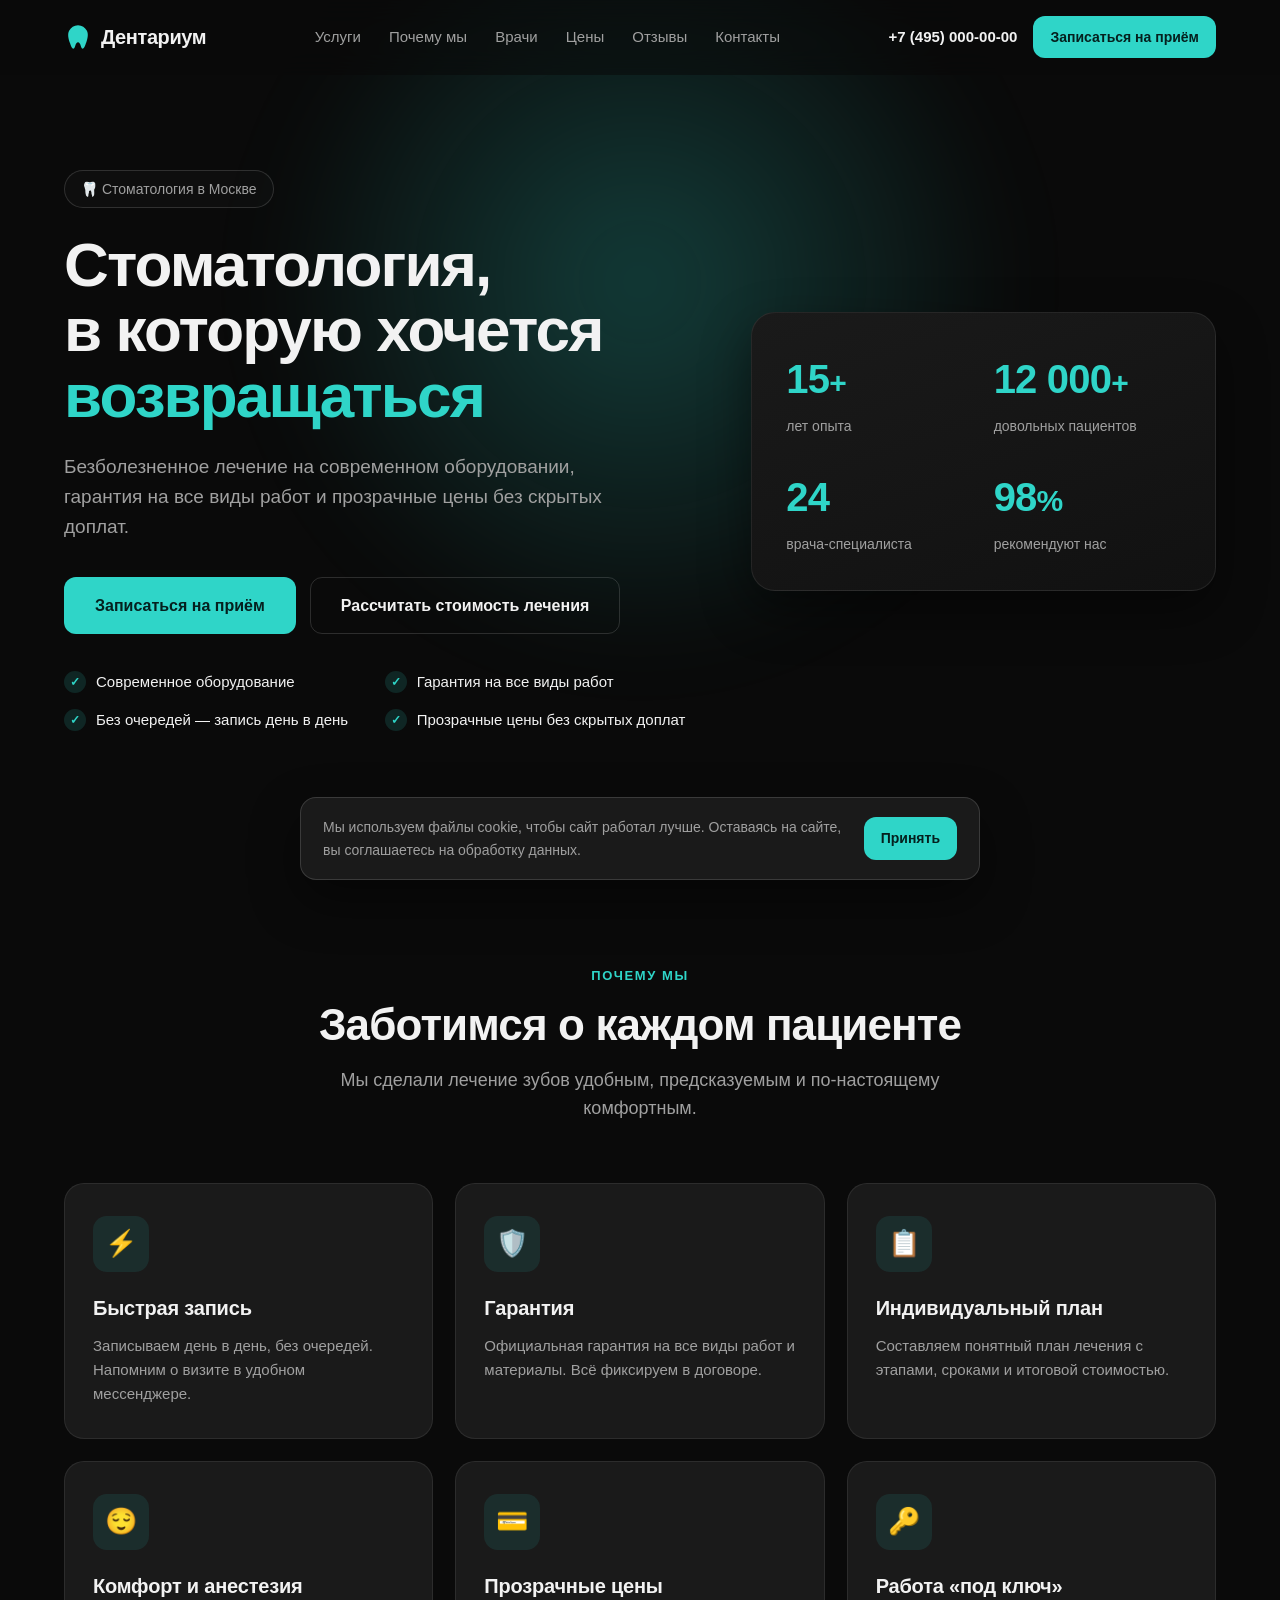
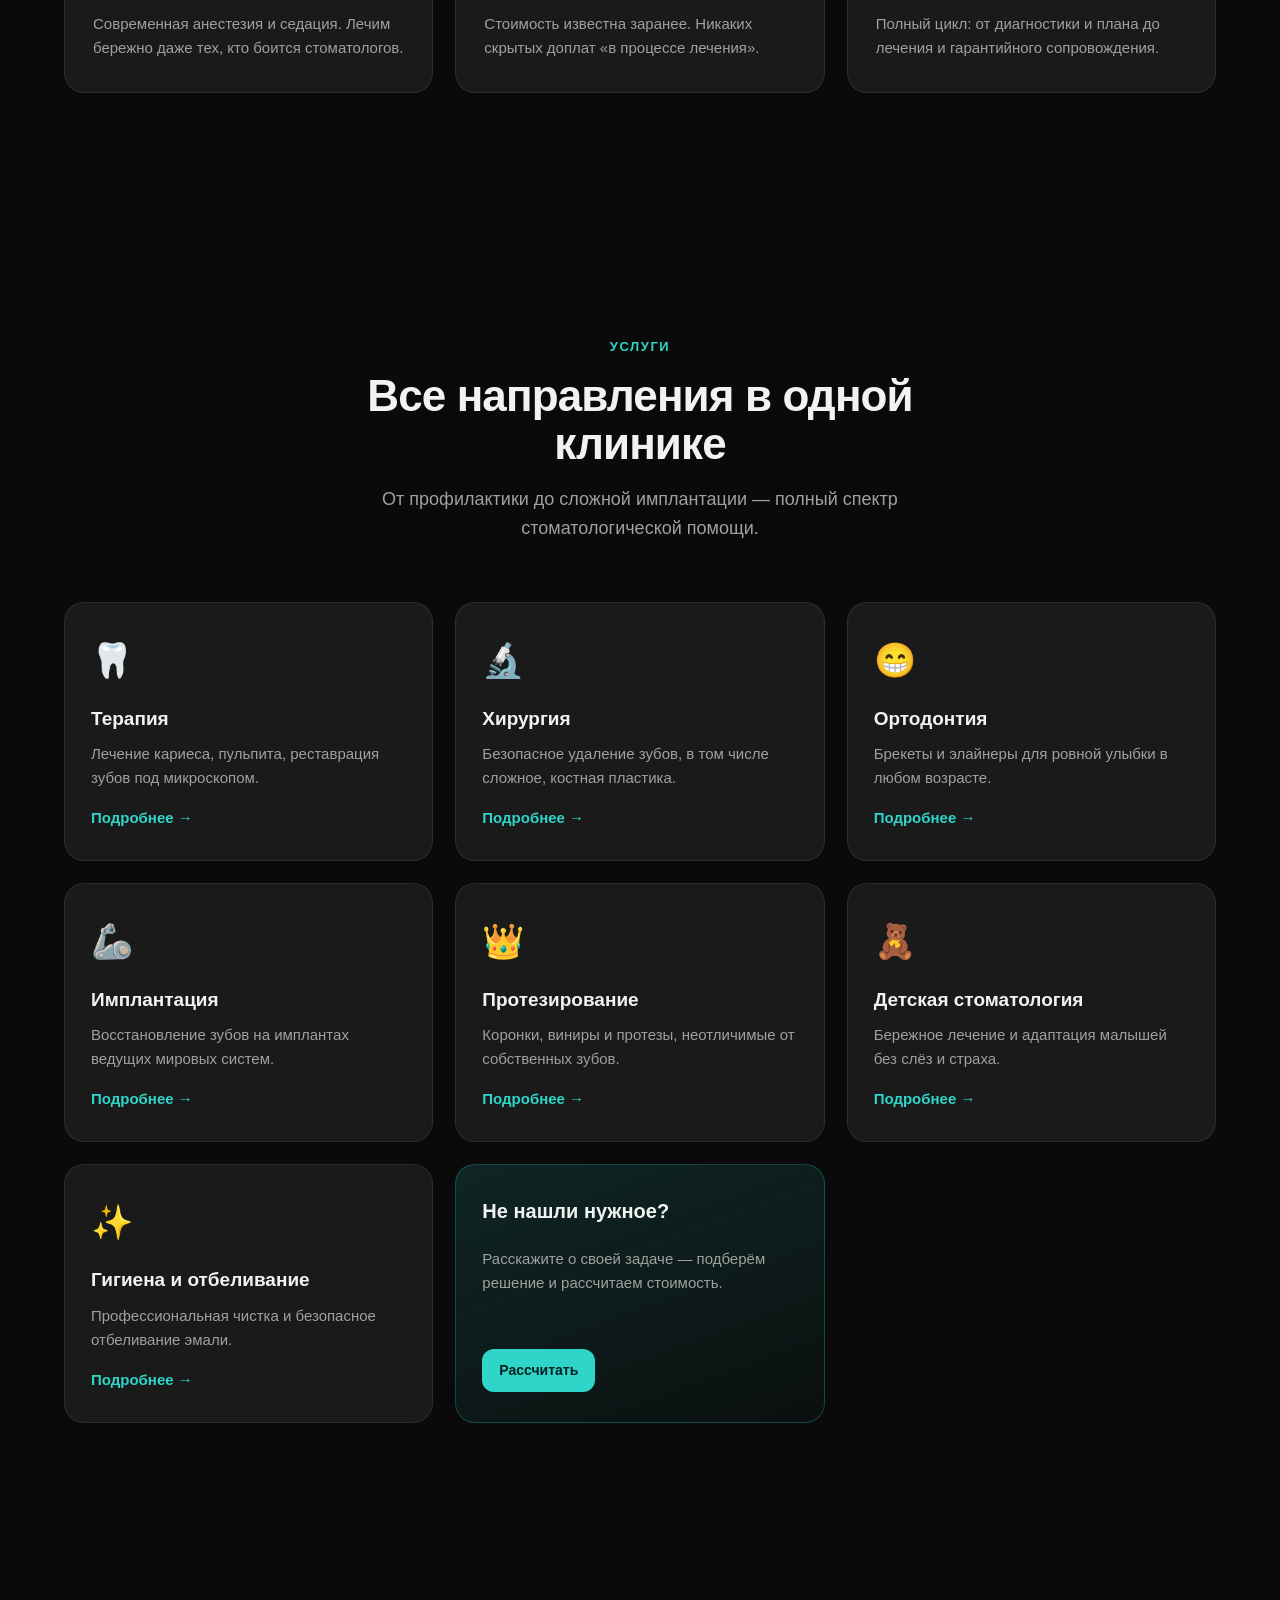
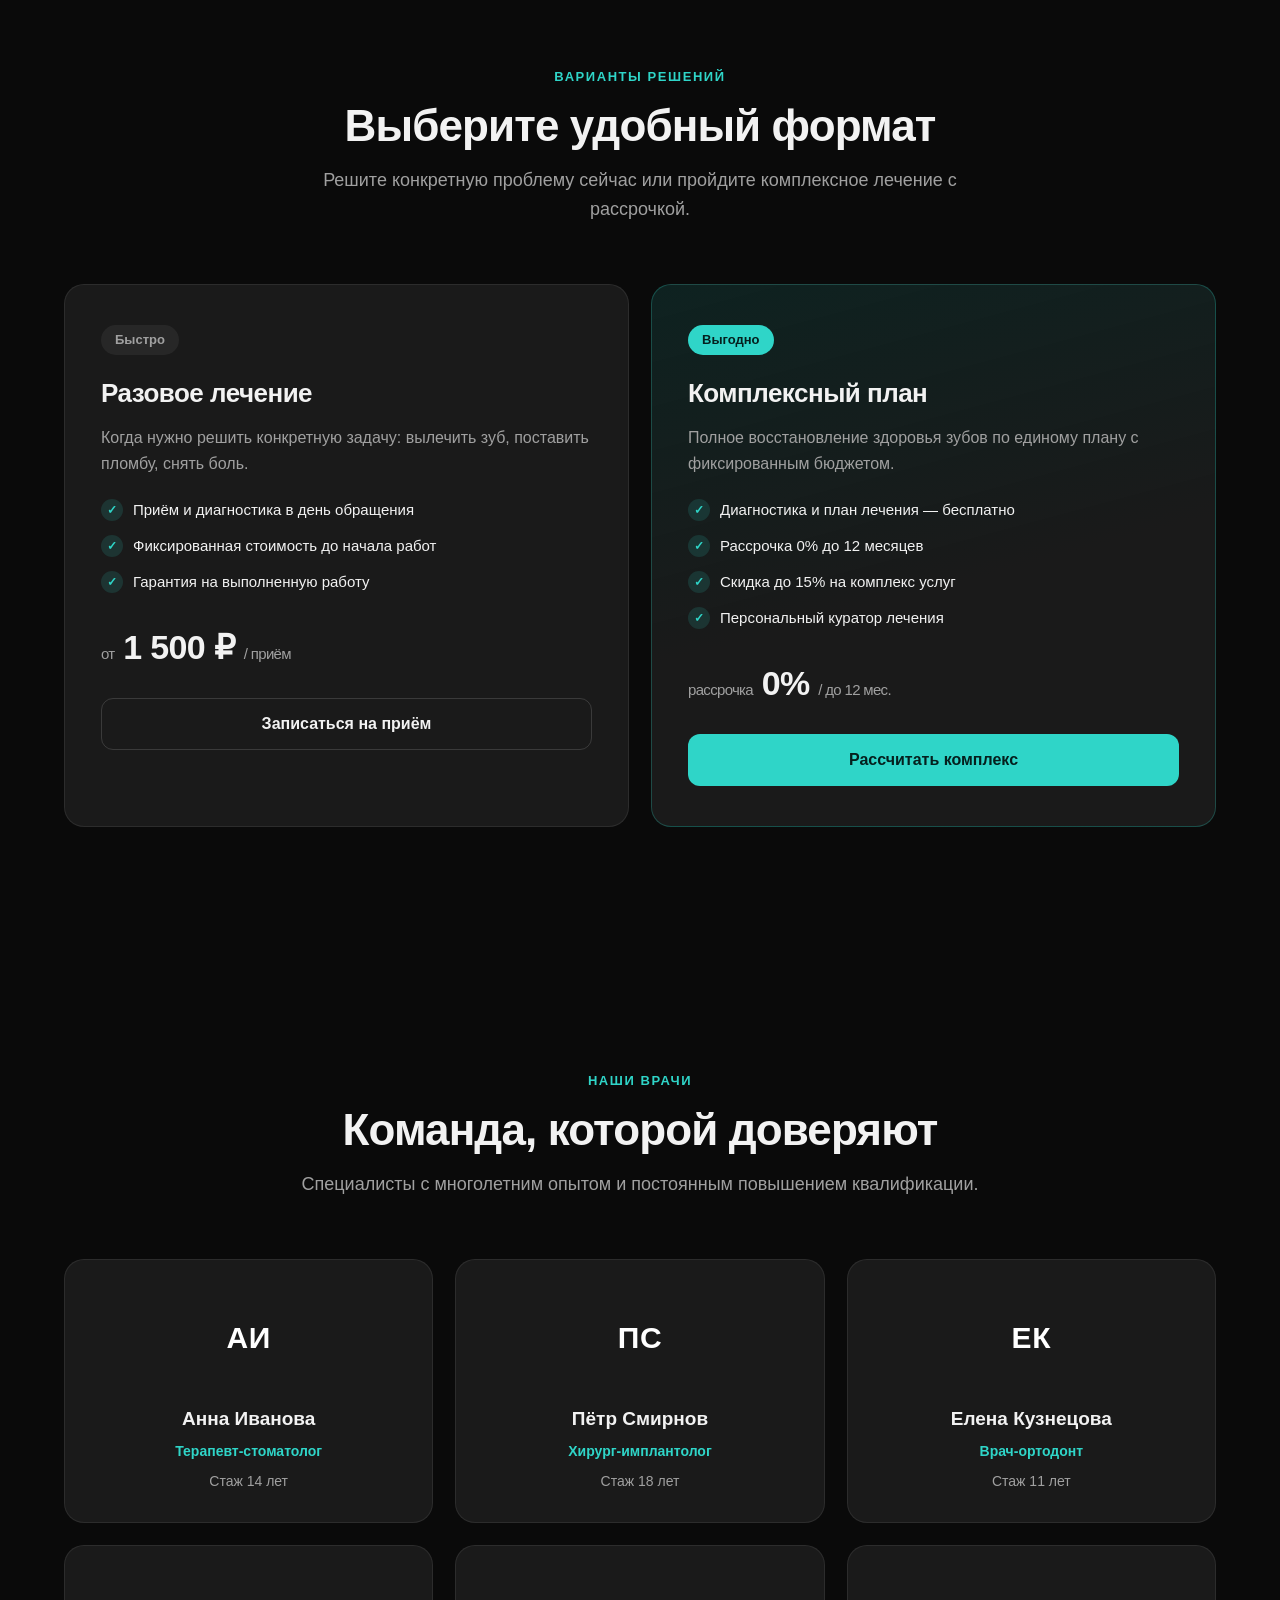
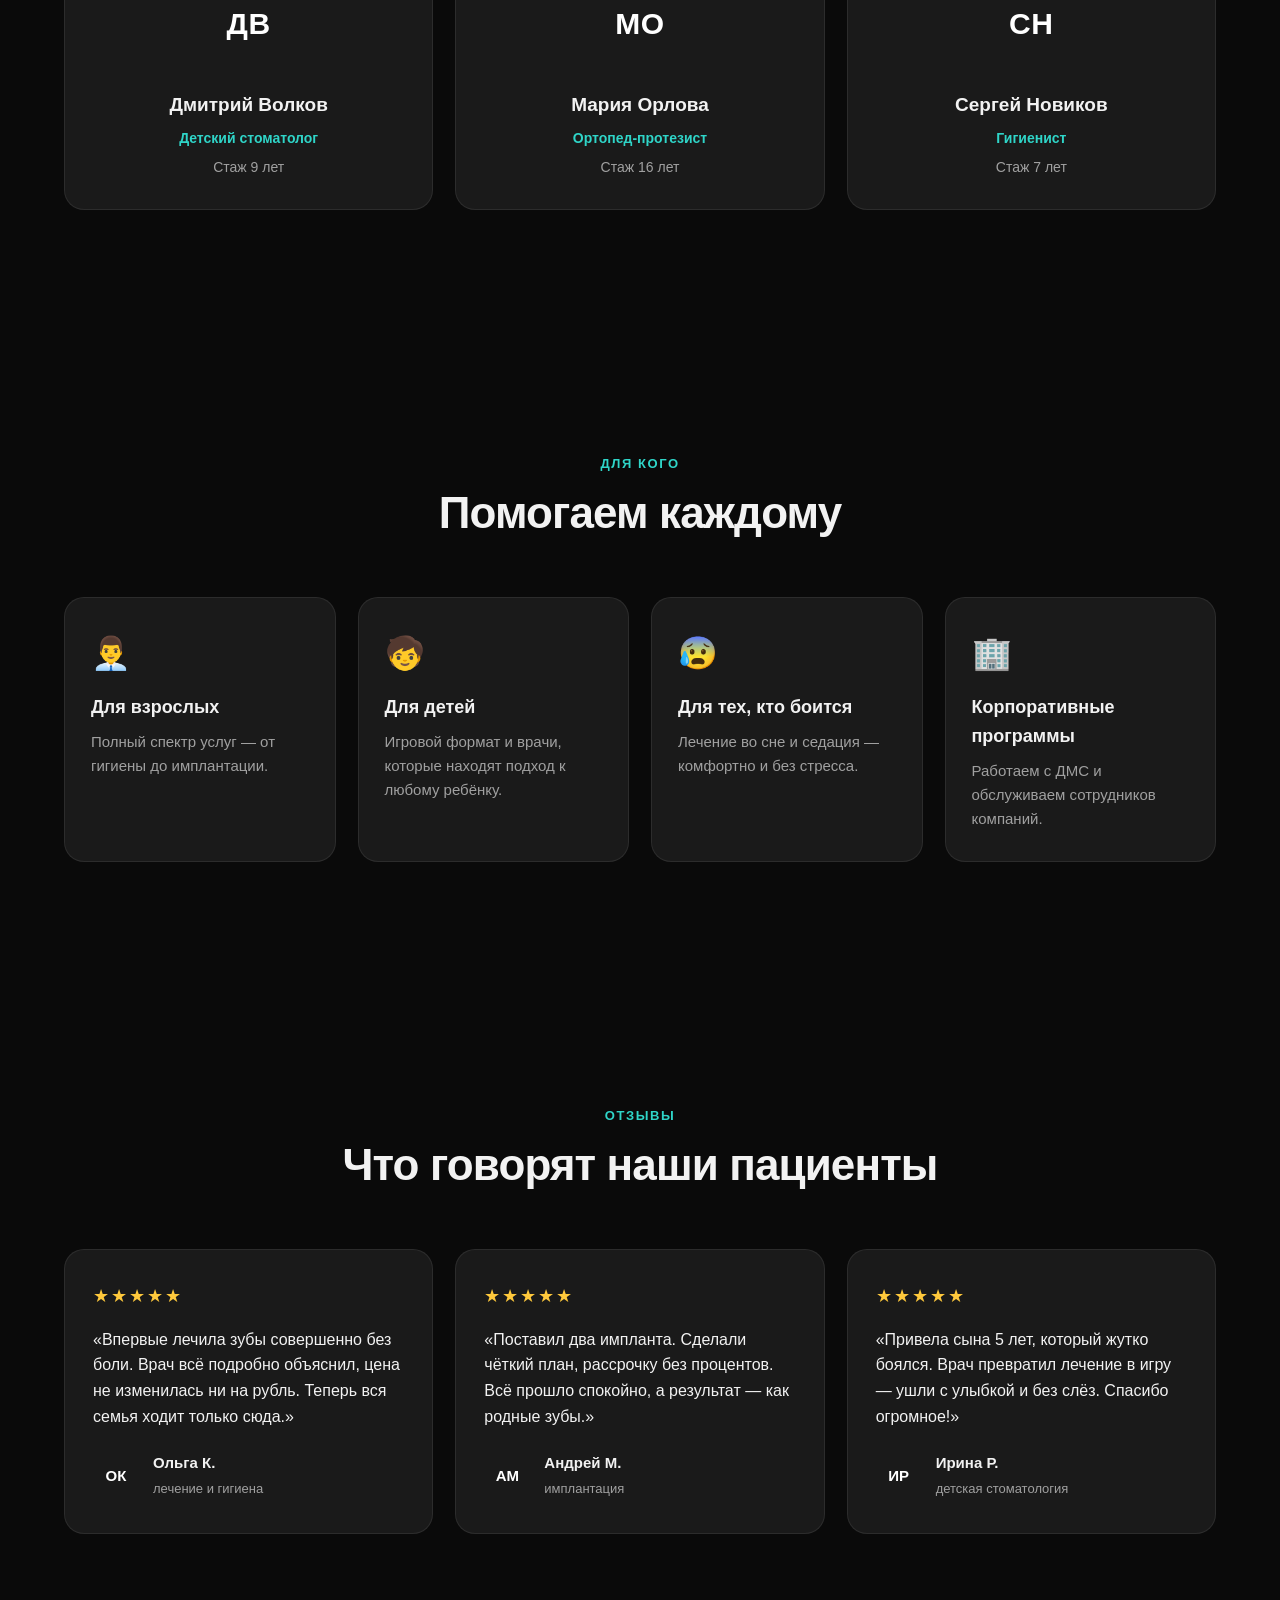
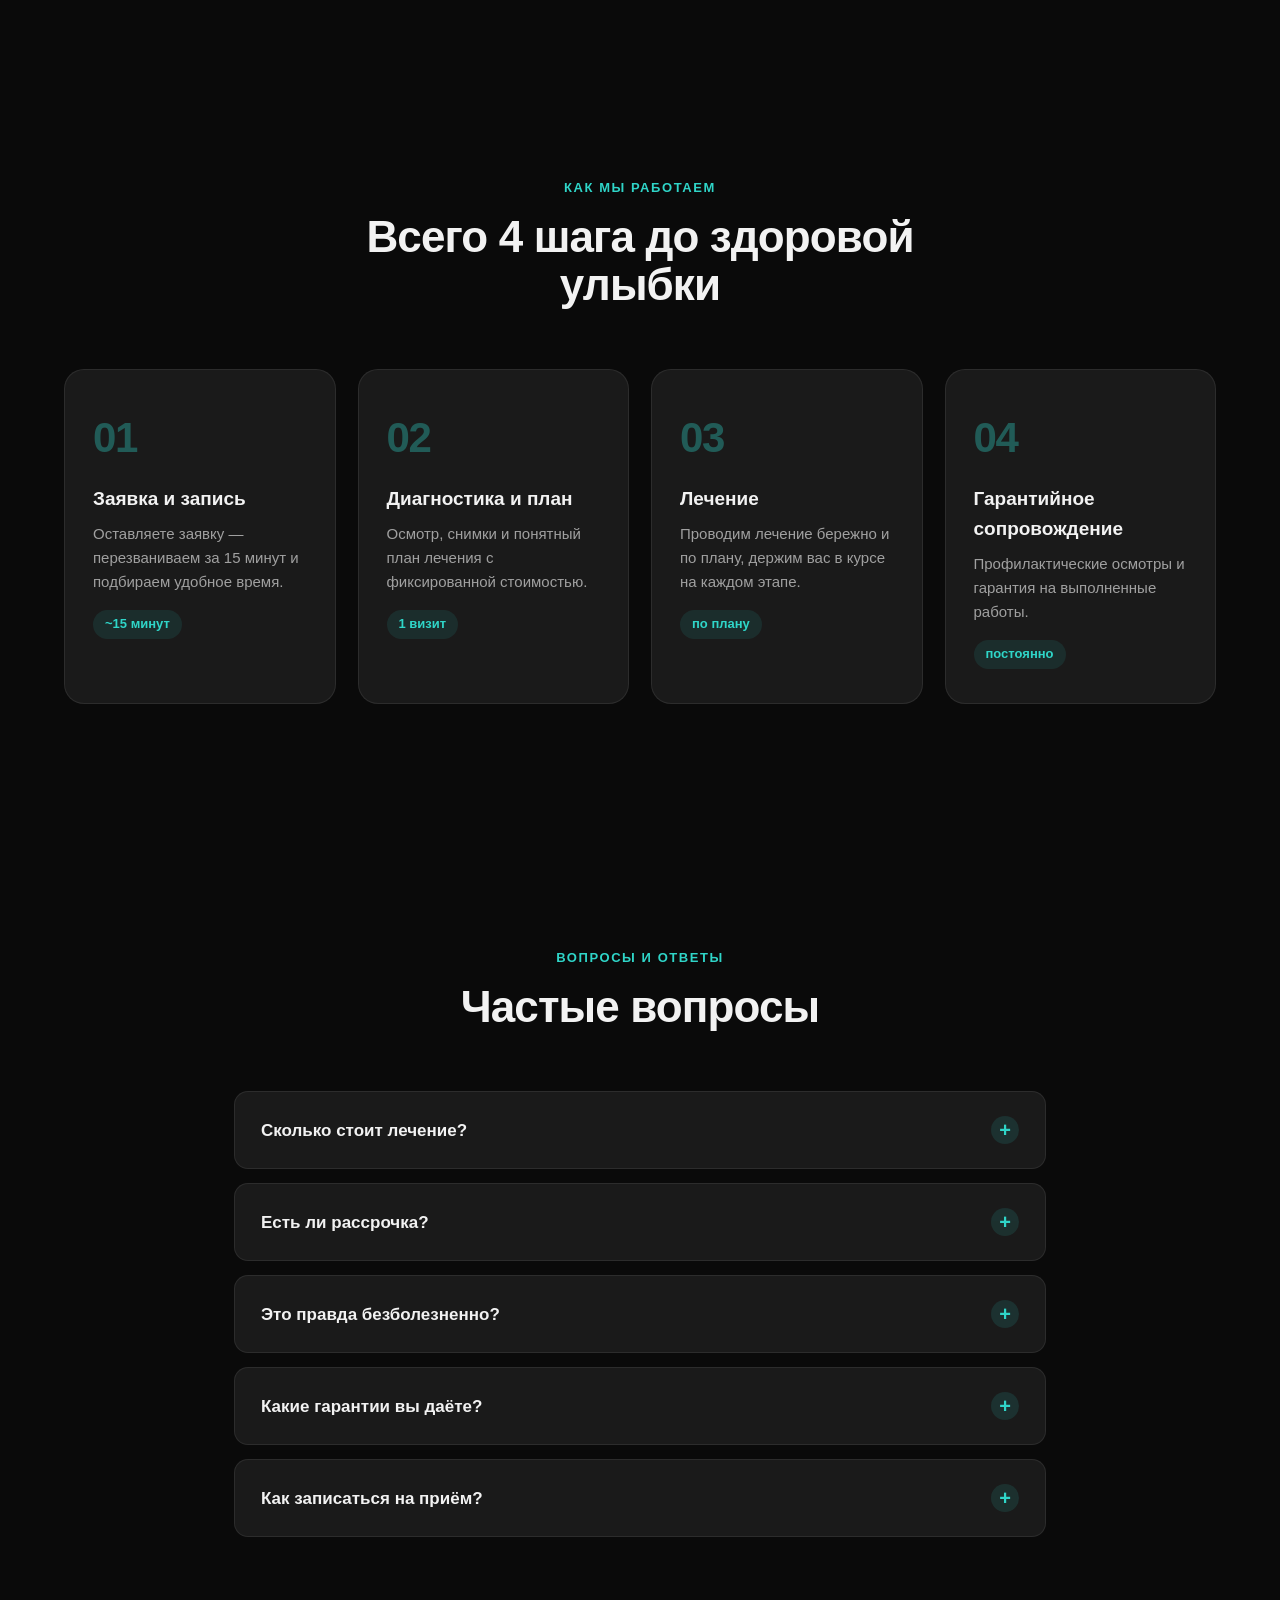
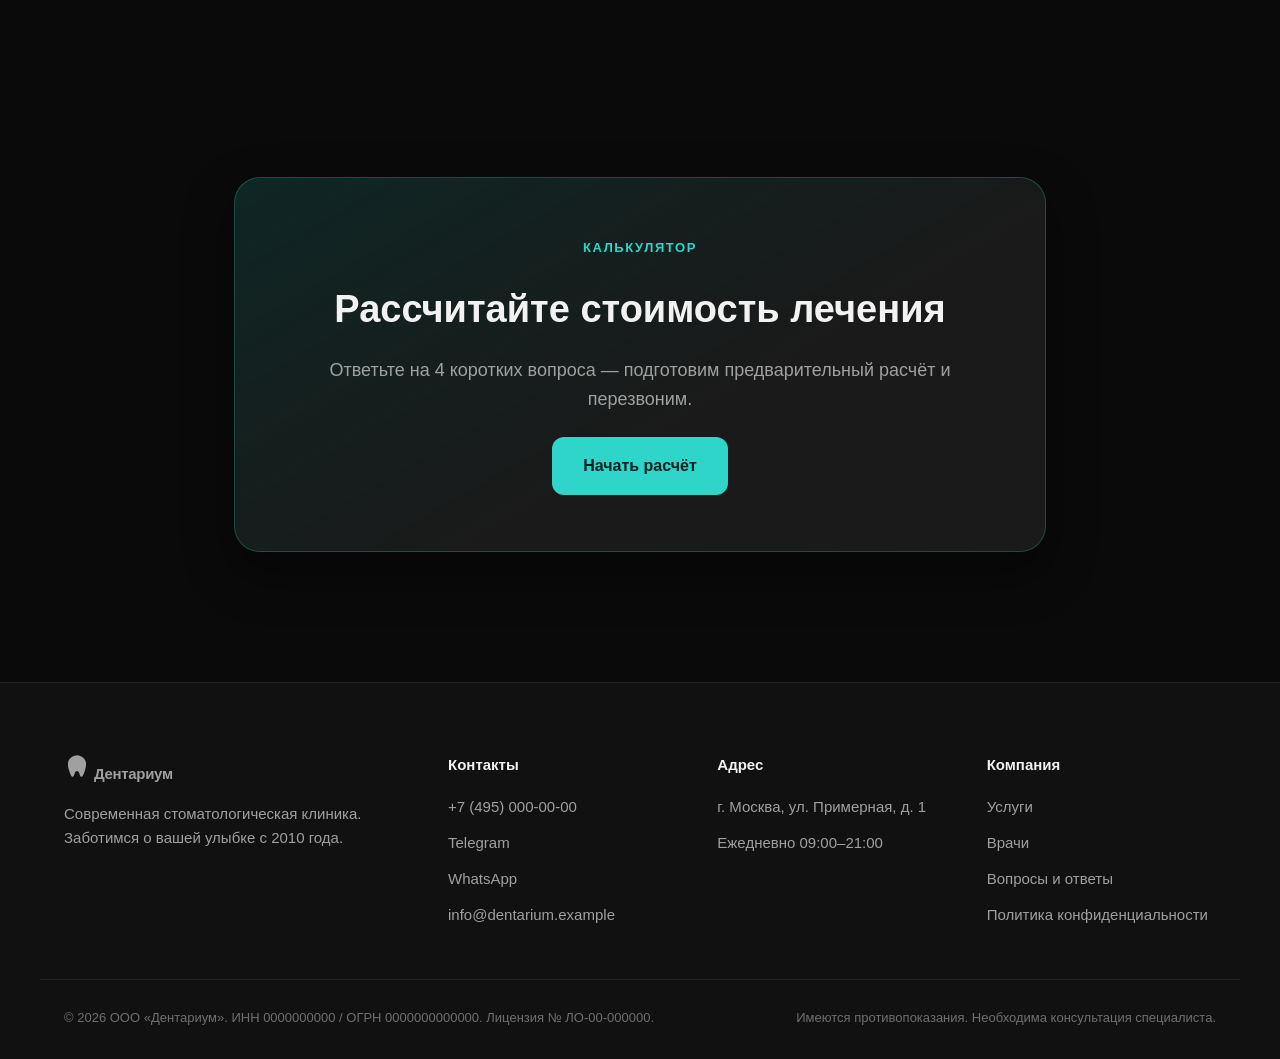
==== index.html @ e7960744 "Добавить лендинг стоматологической клиники «Дентариум» Одностраничный сайт на HTML/CSS/JS в тёмной т" ====
<!DOCTYPE html>
<html lang="ru">
<head>
  <meta charset="UTF-8" />
  <meta name="viewport" content="width=device-width, initial-scale=1.0" />
  <title>Дентариум — стоматология, в которую хочется возвращаться | Москва</title>
  <meta name="description" content="Современная стоматологическая клиника «Дентариум» в Москве: безболезненное лечение, гарантия на все виды работ, запись день в день, прозрачные цены. Терапия, имплантация, ортодонтия, детская стоматология." />
  <meta name="keywords" content="стоматология, стоматологическая клиника Москва, имплантация зубов, лечение зубов без боли, ортодонтия, детская стоматология, отбеливание зубов" />
  <meta name="theme-color" content="#0a0a0a" />

  <!-- Open Graph -->
  <meta property="og:type" content="website" />
  <meta property="og:title" content="Дентариум — стоматология, в которую хочется возвращаться" />
  <meta property="og:description" content="Безболезненное лечение, гарантия на все виды работ, запись день в день, прозрачные цены." />
  <meta property="og:locale" content="ru_RU" />

  <link rel="preconnect" href="https://fonts.googleapis.com" />
  <link rel="stylesheet" href="styles.css" />

  <!-- Structured data for SEO -->
  <script type="application/ld+json">
  {
    "@context": "https://schema.org",
    "@type": "Dentist",
    "name": "Дентариум",
    "description": "Современная стоматологическая клиника в Москве",
    "address": {
      "@type": "PostalAddress",
      "streetAddress": "ул. Примерная, д. 1",
      "addressLocality": "Москва",
      "addressCountry": "RU"
    },
    "telephone": "+7 (495) 000-00-00",
    "openingHours": "Mo-Su 09:00-21:00",
    "priceRange": "₽₽"
  }
  </script>
</head>
<body>

  <!-- ============ HEADER ============ -->
  <header class="header" id="header">
    <div class="container header__inner">
      <a href="#hero" class="logo" aria-label="Дентариум — на главную">
        <svg class="logo__icon" width="28" height="28" viewBox="0 0 24 24" fill="none" aria-hidden="true">
          <path d="M12 2C8.5 2 6 4 4.5 6.5 3 9 3.5 13 5 17c1 2.6 1.6 5 3 5 1.2 0 1.4-2 2-3.5.5-1.2 1-2 2-2s1.5.8 2 2c.6 1.5.8 3.5 2 3.5 1.4 0 2-2.4 3-5 1.5-4 2-8 .5-10.5C18 4 15.5 2 12 2Z" fill="currentColor"/>
        </svg>
        <span>Дентариум</span>
      </a>

      <nav class="nav" aria-label="Основная навигация">
        <a href="#services">Услуги</a>
        <a href="#why">Почему мы</a>
        <a href="#doctors">Врачи</a>
        <a href="#pricing">Цены</a>
        <a href="#reviews">Отзывы</a>
        <a href="#contacts">Контакты</a>
      </nav>

      <div class="header__actions">
        <a href="tel:+74950000000" class="header__phone" aria-label="Позвонить">+7 (495) 000-00-00</a>
        <button class="btn btn--primary btn--sm" data-open-modal>Записаться на приём</button>
        <button class="burger" aria-label="Открыть меню" aria-expanded="false" id="burger">
          <span></span><span></span><span></span>
        </button>
      </div>
    </div>

    <!-- Mobile menu -->
    <div class="mobile-menu" id="mobileMenu" hidden>
      <a href="#services">Услуги</a>
      <a href="#why">Почему мы</a>
      <a href="#doctors">Врачи</a>
      <a href="#pricing">Цены</a>
      <a href="#reviews">Отзывы</a>
      <a href="#contacts">Контакты</a>
      <a href="tel:+74950000000" class="mobile-menu__phone">+7 (495) 000-00-00</a>
      <button class="btn btn--primary" data-open-modal>Записаться на приём</button>
    </div>
  </header>

  <main>
    <!-- ============ HERO ============ -->
    <section class="hero" id="hero">
      <div class="hero__glow" aria-hidden="true"></div>
      <div class="container hero__inner">
        <div class="hero__content">
          <span class="badge reveal-line">🦷 Стоматология в Москве</span>
          <h1 class="hero__title">
            <span class="reveal-line">Стоматология,</span>
            <span class="reveal-line">в которую хочется</span>
            <span class="reveal-line accent">возвращаться</span>
          </h1>
          <p class="hero__subtitle reveal-line">
            Безболезненное лечение на современном оборудовании, гарантия на все виды
            работ и прозрачные цены без скрытых доплат.
          </p>

          <div class="hero__actions reveal-line">
            <button class="btn btn--primary btn--lg" data-open-modal>Записаться на приём</button>
            <button class="btn btn--ghost btn--lg" data-open-quiz>Рассчитать стоимость лечения</button>
          </div>

          <ul class="hero__bullets reveal-line">
            <li><span class="tick">✓</span> Современное оборудование</li>
            <li><span class="tick">✓</span> Гарантия на все виды работ</li>
            <li><span class="tick">✓</span> Без очередей — запись день в день</li>
            <li><span class="tick">✓</span> Прозрачные цены без скрытых доплат</li>
          </ul>
        </div>

        <div class="hero__card reveal-line" aria-hidden="true">
          <div class="hero__stat">
            <span class="counter" data-target="15">0</span><span>+</span>
            <p>лет опыта</p>
          </div>
          <div class="hero__stat">
            <span class="counter" data-target="12000">0</span><span>+</span>
            <p>довольных пациентов</p>
          </div>
          <div class="hero__stat">
            <span class="counter" data-target="24">0</span>
            <p>врача-специалиста</p>
          </div>
          <div class="hero__stat">
            <span class="counter" data-target="98">0</span><span>%</span>
            <p>рекомендуют нас</p>
          </div>
        </div>
      </div>
    </section>

    <!-- ============ WHY US ============ -->
    <section class="section" id="why">
      <div class="container">
        <div class="section__head reveal">
          <span class="eyebrow">Почему мы</span>
          <h2>Заботимся о каждом пациенте</h2>
          <p class="section__lead">Мы сделали лечение зубов удобным, предсказуемым и по-настоящему комфортным.</p>
        </div>

        <div class="grid grid--3">
          <article class="card reveal">
            <div class="card__icon">⚡</div>
            <h3>Быстрая запись</h3>
            <p>Записываем день в день, без очередей. Напомним о визите в удобном мессенджере.</p>
          </article>
          <article class="card reveal">
            <div class="card__icon">🛡️</div>
            <h3>Гарантия</h3>
            <p>Официальная гарантия на все виды работ и материалы. Всё фиксируем в договоре.</p>
          </article>
          <article class="card reveal">
            <div class="card__icon">📋</div>
            <h3>Индивидуальный план</h3>
            <p>Составляем понятный план лечения с этапами, сроками и итоговой стоимостью.</p>
          </article>
          <article class="card reveal">
            <div class="card__icon">😌</div>
            <h3>Комфорт и анестезия</h3>
            <p>Современная анестезия и седация. Лечим бережно даже тех, кто боится стоматологов.</p>
          </article>
          <article class="card reveal">
            <div class="card__icon">💳</div>
            <h3>Прозрачные цены</h3>
            <p>Стоимость известна заранее. Никаких скрытых доплат «в процессе лечения».</p>
          </article>
          <article class="card reveal">
            <div class="card__icon">🔑</div>
            <h3>Работа «под ключ»</h3>
            <p>Полный цикл: от диагностики и плана до лечения и гарантийного сопровождения.</p>
          </article>
        </div>
      </div>
    </section>

    <!-- ============ SERVICES ============ -->
    <section class="section" id="services">
      <div class="container">
        <div class="section__head reveal">
          <span class="eyebrow">Услуги</span>
          <h2>Все направления в одной клинике</h2>
          <p class="section__lead">От профилактики до сложной имплантации — полный спектр стоматологической помощи.</p>
        </div>

        <div class="grid grid--3">
          <article class="service reveal">
            <div class="service__icon">🦷</div>
            <h3>Терапия</h3>
            <p>Лечение кариеса, пульпита, реставрация зубов под микроскопом.</p>
            <a href="#quiz" class="link" data-open-quiz>Подробнее →</a>
          </article>
          <article class="service reveal">
            <div class="service__icon">🔬</div>
            <h3>Хирургия</h3>
            <p>Безопасное удаление зубов, в том числе сложное, костная пластика.</p>
            <a href="#quiz" class="link" data-open-quiz>Подробнее →</a>
          </article>
          <article class="service reveal">
            <div class="service__icon">😁</div>
            <h3>Ортодонтия</h3>
            <p>Брекеты и элайнеры для ровной улыбки в любом возрасте.</p>
            <a href="#quiz" class="link" data-open-quiz>Подробнее →</a>
          </article>
          <article class="service reveal">
            <div class="service__icon">🦾</div>
            <h3>Имплантация</h3>
            <p>Восстановление зубов на имплантах ведущих мировых систем.</p>
            <a href="#quiz" class="link" data-open-quiz>Подробнее →</a>
          </article>
          <article class="service reveal">
            <div class="service__icon">👑</div>
            <h3>Протезирование</h3>
            <p>Коронки, виниры и протезы, неотличимые от собственных зубов.</p>
            <a href="#quiz" class="link" data-open-quiz>Подробнее →</a>
          </article>
          <article class="service reveal">
            <div class="service__icon">🧸</div>
            <h3>Детская стоматология</h3>
            <p>Бережное лечение и адаптация малышей без слёз и страха.</p>
            <a href="#quiz" class="link" data-open-quiz>Подробнее →</a>
          </article>
          <article class="service reveal">
            <div class="service__icon">✨</div>
            <h3>Гигиена и отбеливание</h3>
            <p>Профессиональная чистка и безопасное отбеливание эмали.</p>
            <a href="#quiz" class="link" data-open-quiz>Подробнее →</a>
          </article>
          <article class="service service--cta reveal">
            <h3>Не нашли нужное?</h3>
            <p>Расскажите о своей задаче — подберём решение и рассчитаем стоимость.</p>
            <button class="btn btn--primary btn--sm" data-open-quiz>Рассчитать</button>
          </article>
        </div>
      </div>
    </section>

    <!-- ============ PATHS / SOLUTIONS ============ -->
    <section class="section" id="pricing">
      <div class="container">
        <div class="section__head reveal">
          <span class="eyebrow">Варианты решений</span>
          <h2>Выберите удобный формат</h2>
          <p class="section__lead">Решите конкретную проблему сейчас или пройдите комплексное лечение с рассрочкой.</p>
        </div>

        <div class="grid grid--2">
          <article class="path reveal">
            <span class="path__tag">Быстро</span>
            <h3>Разовое лечение</h3>
            <p>Когда нужно решить конкретную задачу: вылечить зуб, поставить пломбу, снять боль.</p>
            <ul class="path__list">
              <li><span class="tick">✓</span> Приём и диагностика в день обращения</li>
              <li><span class="tick">✓</span> Фиксированная стоимость до начала работ</li>
              <li><span class="tick">✓</span> Гарантия на выполненную работу</li>
            </ul>
            <div class="path__price"><span>от</span> 1 500 ₽ <small>/ приём</small></div>
            <button class="btn btn--ghost btn--block" data-open-modal>Записаться на приём</button>
          </article>

          <article class="path path--accent reveal">
            <span class="path__tag path__tag--accent">Выгодно</span>
            <h3>Комплексный план</h3>
            <p>Полное восстановление здоровья зубов по единому плану с фиксированным бюджетом.</p>
            <ul class="path__list">
              <li><span class="tick">✓</span> Диагностика и план лечения — бесплатно</li>
              <li><span class="tick">✓</span> Рассрочка 0% до 12 месяцев</li>
              <li><span class="tick">✓</span> Скидка до 15% на комплекс услуг</li>
              <li><span class="tick">✓</span> Персональный куратор лечения</li>
            </ul>
            <div class="path__price"><span>рассрочка</span> 0% <small>/ до 12 мес.</small></div>
            <button class="btn btn--primary btn--block" data-open-quiz>Рассчитать комплекс</button>
          </article>
        </div>
      </div>
    </section>

    <!-- ============ DOCTORS ============ -->
    <section class="section" id="doctors">
      <div class="container">
        <div class="section__head reveal">
          <span class="eyebrow">Наши врачи</span>
          <h2>Команда, которой доверяют</h2>
          <p class="section__lead">Специалисты с многолетним опытом и постоянным повышением квалификации.</p>
        </div>

        <div class="grid grid--3">
          <article class="doctor reveal">
            <div class="doctor__photo" style="--h:210,--s:60%">АИ</div>
            <h3>Анна Иванова</h3>
            <span class="doctor__spec">Терапевт-стоматолог</span>
            <p class="doctor__exp">Стаж 14 лет</p>
          </article>
          <article class="doctor reveal">
            <div class="doctor__photo" style="--h:174,--s:55%">ПС</div>
            <h3>Пётр Смирнов</h3>
            <span class="doctor__spec">Хирург-имплантолог</span>
            <p class="doctor__exp">Стаж 18 лет</p>
          </article>
          <article class="doctor reveal">
            <div class="doctor__photo" style="--h:280,--s:45%">ЕК</div>
            <h3>Елена Кузнецова</h3>
            <span class="doctor__spec">Врач-ортодонт</span>
            <p class="doctor__exp">Стаж 11 лет</p>
          </article>
          <article class="doctor reveal">
            <div class="doctor__photo" style="--h:30,--s:60%">ДВ</div>
            <h3>Дмитрий Волков</h3>
            <span class="doctor__spec">Детский стоматолог</span>
            <p class="doctor__exp">Стаж 9 лет</p>
          </article>
          <article class="doctor reveal">
            <div class="doctor__photo" style="--h:150,--s:50%">МО</div>
            <h3>Мария Орлова</h3>
            <span class="doctor__spec">Ортопед-протезист</span>
            <p class="doctor__exp">Стаж 16 лет</p>
          </article>
          <article class="doctor reveal">
            <div class="doctor__photo" style="--h:200,--s:55%">СН</div>
            <h3>Сергей Новиков</h3>
            <span class="doctor__spec">Гигиенист</span>
            <p class="doctor__exp">Стаж 7 лет</p>
          </article>
        </div>
      </div>
    </section>

    <!-- ============ FOR WHOM ============ -->
    <section class="section" id="audience">
      <div class="container">
        <div class="section__head reveal">
          <span class="eyebrow">Для кого</span>
          <h2>Помогаем каждому</h2>
        </div>

        <div class="grid grid--4">
          <article class="mini reveal">
            <div class="mini__icon">👨‍💼</div>
            <h3>Для взрослых</h3>
            <p>Полный спектр услуг — от гигиены до имплантации.</p>
          </article>
          <article class="mini reveal">
            <div class="mini__icon">🧒</div>
            <h3>Для детей</h3>
            <p>Игровой формат и врачи, которые находят подход к любому ребёнку.</p>
          </article>
          <article class="mini reveal">
            <div class="mini__icon">😰</div>
            <h3>Для тех, кто боится</h3>
            <p>Лечение во сне и седация — комфортно и без стресса.</p>
          </article>
          <article class="mini reveal">
            <div class="mini__icon">🏢</div>
            <h3>Корпоративные программы</h3>
            <p>Работаем с ДМС и обслуживаем сотрудников компаний.</p>
          </article>
        </div>
      </div>
    </section>

    <!-- ============ REVIEWS ============ -->
    <section class="section" id="reviews">
      <div class="container">
        <div class="section__head reveal">
          <span class="eyebrow">Отзывы</span>
          <h2>Что говорят наши пациенты</h2>
        </div>

        <div class="grid grid--3">
          <article class="review reveal">
            <div class="review__stars" aria-label="Оценка 5 из 5">★★★★★</div>
            <p>«Впервые лечила зубы совершенно без боли. Врач всё подробно объяснил, цена не изменилась ни на рубль. Теперь вся семья ходит только сюда.»</p>
            <div class="review__author">
              <span class="avatar" style="--h:330">ОК</span>
              <div><strong>Ольга К.</strong><small>лечение и гигиена</small></div>
            </div>
          </article>
          <article class="review reveal">
            <div class="review__stars" aria-label="Оценка 5 из 5">★★★★★</div>
            <p>«Поставил два импланта. Сделали чёткий план, рассрочку без процентов. Всё прошло спокойно, а результат — как родные зубы.»</p>
            <div class="review__author">
              <span class="avatar" style="--h:200">АМ</span>
              <div><strong>Андрей М.</strong><small>имплантация</small></div>
            </div>
          </article>
          <article class="review reveal">
            <div class="review__stars" aria-label="Оценка 5 из 5">★★★★★</div>
            <p>«Привела сына 5 лет, который жутко боялся. Врач превратил лечение в игру — ушли с улыбкой и без слёз. Спасибо огромное!»</p>
            <div class="review__author">
              <span class="avatar" style="--h:150">ИР</span>
              <div><strong>Ирина Р.</strong><small>детская стоматология</small></div>
            </div>
          </article>
        </div>
      </div>
    </section>

    <!-- ============ PROCESS ============ -->
    <section class="section" id="process">
      <div class="container">
        <div class="section__head reveal">
          <span class="eyebrow">Как мы работаем</span>
          <h2>Всего 4 шага до здоровой улыбки</h2>
        </div>

        <div class="steps">
          <article class="step reveal">
            <span class="step__num">01</span>
            <h3>Заявка и запись</h3>
            <p>Оставляете заявку — перезваниваем за 15 минут и подбираем удобное время.</p>
            <span class="step__time">~15 минут</span>
          </article>
          <article class="step reveal">
            <span class="step__num">02</span>
            <h3>Диагностика и план</h3>
            <p>Осмотр, снимки и понятный план лечения с фиксированной стоимостью.</p>
            <span class="step__time">1 визит</span>
          </article>
          <article class="step reveal">
            <span class="step__num">03</span>
            <h3>Лечение</h3>
            <p>Проводим лечение бережно и по плану, держим вас в курсе на каждом этапе.</p>
            <span class="step__time">по плану</span>
          </article>
          <article class="step reveal">
            <span class="step__num">04</span>
            <h3>Гарантийное сопровождение</h3>
            <p>Профилактические осмотры и гарантия на выполненные работы.</p>
            <span class="step__time">постоянно</span>
          </article>
        </div>
      </div>
    </section>

    <!-- ============ FAQ ============ -->
    <section class="section" id="faq">
      <div class="container container--narrow">
        <div class="section__head reveal">
          <span class="eyebrow">Вопросы и ответы</span>
          <h2>Частые вопросы</h2>
        </div>

        <div class="faq">
          <div class="faq__item reveal">
            <button class="faq__q" aria-expanded="false">
              Сколько стоит лечение?
              <span class="faq__icon" aria-hidden="true">+</span>
            </button>
            <div class="faq__a"><p>Консультация и осмотр — от 1 500 ₽, а точную стоимость лечения вы узнаёте до начала работ. Мы фиксируем цену в плане лечения, и она не меняется в процессе.</p></div>
          </div>
          <div class="faq__item reveal">
            <button class="faq__q" aria-expanded="false">
              Есть ли рассрочка?
              <span class="faq__icon" aria-hidden="true">+</span>
            </button>
            <div class="faq__a"><p>Да, на комплексное лечение доступна рассрочка 0% сроком до 12 месяцев. Оформление занимает несколько минут прямо в клинике.</p></div>
          </div>
          <div class="faq__item reveal">
            <button class="faq__q" aria-expanded="false">
              Это правда безболезненно?
              <span class="faq__icon" aria-hidden="true">+</span>
            </button>
            <div class="faq__a"><p>Мы используем современную анестезию и, при необходимости, седацию. Большинство процедур проходят полностью безболезненно, а для тех, кто сильно волнуется, есть лечение во сне.</p></div>
          </div>
          <div class="faq__item reveal">
            <button class="faq__q" aria-expanded="false">
              Какие гарантии вы даёте?
              <span class="faq__icon" aria-hidden="true">+</span>
            </button>
            <div class="faq__a"><p>На все виды работ и материалы предоставляется официальная гарантия, зафиксированная в договоре. При возникновении вопросов по гарантийному случаю мы устраняем их бесплатно.</p></div>
          </div>
          <div class="faq__item reveal">
            <button class="faq__q" aria-expanded="false">
              Как записаться на приём?
              <span class="faq__icon" aria-hidden="true">+</span>
            </button>
            <div class="faq__a"><p>Нажмите «Записаться на приём», оставьте телефон или Telegram — мы перезвоним в течение 15 минут и подберём удобное время. Также можно позвонить нам напрямую.</p></div>
          </div>
        </div>
      </div>
    </section>

    <!-- ============ QUIZ / CALCULATOR ============ -->
    <section class="section quiz-section" id="quiz">
      <div class="container container--narrow">
        <div class="quiz-wrap reveal">
          <div class="quiz-intro">
            <span class="eyebrow">Калькулятор</span>
            <h2>Рассчитайте стоимость лечения</h2>
            <p class="section__lead">Ответьте на 4 коротких вопроса — подготовим предварительный расчёт и перезвоним.</p>
          </div>
          <button class="btn btn--primary btn--lg" data-open-quiz>Начать расчёт</button>
        </div>
      </div>
    </section>
  </main>

  <!-- ============ FOOTER ============ -->
  <footer class="footer" id="contacts">
    <div class="container footer__inner">
      <div class="footer__col footer__brand">
        <a href="#hero" class="logo logo--light">
          <svg width="26" height="26" viewBox="0 0 24 24" fill="none" aria-hidden="true">
            <path d="M12 2C8.5 2 6 4 4.5 6.5 3 9 3.5 13 5 17c1 2.6 1.6 5 3 5 1.2 0 1.4-2 2-3.5.5-1.2 1-2 2-2s1.5.8 2 2c.6 1.5.8 3.5 2 3.5 1.4 0 2-2.4 3-5 1.5-4 2-8 .5-10.5C18 4 15.5 2 12 2Z" fill="currentColor"/>
          </svg>
          <span>Дентариум</span>
        </a>
        <p>Современная стоматологическая клиника. Заботимся о вашей улыбке с 2010 года.</p>
      </div>

      <div class="footer__col">
        <h4>Контакты</h4>
        <a href="tel:+74950000000">+7 (495) 000-00-00</a>
        <a href="https://t.me/dentarium" target="_blank" rel="noopener">Telegram</a>
        <a href="https://wa.me/74950000000" target="_blank" rel="noopener">WhatsApp</a>
        <a href="mailto:info@dentarium.example">info@dentarium.example</a>
      </div>

      <div class="footer__col">
        <h4>Адрес</h4>
        <p>г. Москва, ул. Примерная, д. 1</p>
        <p>Ежедневно 09:00–21:00</p>
      </div>

      <div class="footer__col">
        <h4>Компания</h4>
        <a href="#services">Услуги</a>
        <a href="#doctors">Врачи</a>
        <a href="#faq">Вопросы и ответы</a>
        <a href="#privacy" data-open-privacy>Политика конфиденциальности</a>
      </div>
    </div>

    <div class="container footer__bottom">
      <p>© <span id="year"></span> ООО «Дентариум». ИНН 0000000000 / ОГРН 0000000000000. Лицензия № ЛО-00-000000.</p>
      <p class="footer__disclaimer">Имеются противопоказания. Необходима консультация специалиста.</p>
    </div>
  </footer>

  <!-- ============ MODAL: APPOINTMENT ============ -->
  <div class="modal" id="modal" hidden>
    <div class="modal__overlay" data-close-modal></div>
    <div class="modal__box" role="dialog" aria-modal="true" aria-labelledby="modalTitle">
      <button class="modal__close" aria-label="Закрыть" data-close-modal>×</button>
      <h3 id="modalTitle">Записаться на приём</h3>
      <p class="modal__lead">Оставьте контакты — перезвоним в течение 15 минут и подберём удобное время.</p>
      <form class="form" id="appointmentForm" novalidate>
        <label class="field">
          <span>Ваше имя</span>
          <input type="text" name="name" required aria-required="true" placeholder="Как к вам обращаться?" />
          <em class="field__error">Введите имя</em>
        </label>
        <label class="field">
          <span>Телефон</span>
          <input type="tel" name="phone" required aria-required="true" placeholder="+7 (___) ___-__-__" />
          <em class="field__error">Введите корректный телефон</em>
        </label>
        <label class="field field--check">
          <input type="checkbox" name="consent" required aria-required="true" />
          <span>Согласен на обработку персональных данных</span>
        </label>
        <button type="submit" class="btn btn--primary btn--block btn--lg">Отправить заявку</button>
      </form>
      <p class="form__success" id="appointmentSuccess" hidden>✓ Спасибо! Мы свяжемся с вами в ближайшее время.</p>
    </div>
  </div>

  <!-- ============ MODAL: QUIZ ============ -->
  <div class="modal" id="quizModal" hidden>
    <div class="modal__overlay" data-close-quiz></div>
    <div class="modal__box modal__box--wide" role="dialog" aria-modal="true" aria-labelledby="quizTitle">
      <button class="modal__close" aria-label="Закрыть" data-close-quiz>×</button>

      <div class="quiz__progress">
        <div class="quiz__bar"><span id="quizBar"></span></div>
        <span class="quiz__count"><span id="quizStep">1</span> / 4</span>
      </div>

      <form class="quiz" id="quizForm" novalidate>
        <!-- Step 1 -->
        <fieldset class="quiz__pane" data-step="1">
          <legend id="quizTitle">Какая услуга вас интересует?</legend>
          <div class="quiz__options">
            <label class="quiz__opt"><input type="radio" name="service" value="Терапия / лечение" required /><span>🦷 Терапия / лечение</span></label>
            <label class="quiz__opt"><input type="radio" name="service" value="Имплантация" /><span>🦾 Имплантация</span></label>
            <label class="quiz__opt"><input type="radio" name="service" value="Ортодонтия" /><span>😁 Ортодонтия</span></label>
            <label class="quiz__opt"><input type="radio" name="service" value="Протезирование" /><span>👑 Протезирование</span></label>
            <label class="quiz__opt"><input type="radio" name="service" value="Гигиена / отбеливание" /><span>✨ Гигиена / отбеливание</span></label>
            <label class="quiz__opt"><input type="radio" name="service" value="Детская стоматология" /><span>🧸 Детская стоматология</span></label>
          </div>
          <em class="quiz__error">Выберите вариант</em>
        </fieldset>

        <!-- Step 2 -->
        <fieldset class="quiz__pane" data-step="2" hidden>
          <legend>Насколько срочно нужна помощь?</legend>
          <div class="quiz__options">
            <label class="quiz__opt"><input type="radio" name="urgency" value="Острая боль — срочно" required /><span>🚨 Острая боль, нужно срочно</span></label>
            <label class="quiz__opt"><input type="radio" name="urgency" value="В ближайшие дни" /><span>📅 В ближайшие дни</span></label>
            <label class="quiz__opt"><input type="radio" name="urgency" value="Планирую лечение" /><span>🗓️ Планирую лечение заранее</span></label>
            <label class="quiz__opt"><input type="radio" name="urgency" value="Профилактика" /><span>😊 Просто профилактика</span></label>
          </div>
          <em class="quiz__error">Выберите вариант</em>
        </fieldset>

        <!-- Step 3 -->
        <fieldset class="quiz__pane" data-step="3" hidden>
          <legend>Как с вами связаться?</legend>
          <div class="quiz__options quiz__options--row">
            <label class="quiz__opt"><input type="radio" name="channel" value="Телефон" required /><span>📞 Телефон</span></label>
            <label class="quiz__opt"><input type="radio" name="channel" value="Telegram" /><span>✈️ Telegram</span></label>
            <label class="quiz__opt"><input type="radio" name="channel" value="WhatsApp" /><span>💬 WhatsApp</span></label>
          </div>
          <label class="field">
            <span>Имя</span>
            <input type="text" name="name" required placeholder="Ваше имя" />
            <em class="field__error">Введите имя</em>
          </label>
          <label class="field">
            <span>Телефон или ник в мессенджере</span>
            <input type="text" name="contact" required placeholder="+7 (___) ___-__-__ или @nickname" />
            <em class="field__error">Укажите контакт</em>
          </label>
          <em class="quiz__error">Выберите способ связи</em>
        </fieldset>

        <!-- Step 4 -->
        <fieldset class="quiz__pane" data-step="4" hidden>
          <legend>Почти готово!</legend>
          <div class="quiz__summary" id="quizSummary"></div>
          <label class="field field--check">
            <input type="checkbox" name="consent" required />
            <span>Я согласен на обработку персональных данных</span>
          </label>
          <em class="quiz__error">Необходимо согласие</em>
        </fieldset>

        <div class="quiz__nav">
          <button type="button" class="btn btn--ghost" id="quizPrev" hidden>← Назад</button>
          <button type="button" class="btn btn--primary" id="quizNext">Далее →</button>
          <button type="submit" class="btn btn--primary" id="quizSubmit" hidden>Отправить заявку</button>
        </div>
      </form>
      <p class="form__success" id="quizSuccess" hidden>✓ Спасибо! Заявка отправлена, скоро свяжемся с вами.</p>
    </div>
  </div>

  <!-- ============ MODAL: PRIVACY ============ -->
  <div class="modal" id="privacyModal" hidden>
    <div class="modal__overlay" data-close-privacy></div>
    <div class="modal__box modal__box--wide" role="dialog" aria-modal="true" aria-labelledby="privacyTitle">
      <button class="modal__close" aria-label="Закрыть" data-close-privacy>×</button>
      <h3 id="privacyTitle">Политика конфиденциальности</h3>
      <div class="privacy-text">
        <p>Настоящая Политика описывает порядок обработки персональных данных, которые вы предоставляете при заполнении форм на сайте.</p>
        <p>Оставляя заявку, вы даёте согласие на обработку указанных данных (имя, телефон, способ связи) с целью записи на приём и консультации. Данные не передаются третьим лицам, кроме случаев, предусмотренных законодательством РФ.</p>
        <p>Вы вправе отозвать своё согласие, направив запрос по контактным данным, указанным на сайте. Это демонстрационный текст — замените его на актуальную политику вашей организации.</p>
      </div>
    </div>
  </div>

  <!-- ============ COOKIE BANNER ============ -->
  <div class="cookie" id="cookie" hidden>
    <p>Мы используем файлы cookie, чтобы сайт работал лучше. Оставаясь на сайте, вы соглашаетесь на обработку данных.</p>
    <button class="btn btn--primary btn--sm" id="cookieAccept">Принять</button>
  </div>

  <script src="script.js"></script>
</body>
</html>
---- styles.css ----
/* ============================================================
   Дентариум — стоматологический лендинг
   Тёмная тема, акцент мятно-бирюзовый #2FD5C8
   ============================================================ */

:root {
  --bg:        #0a0a0a;
  --bg-2:      #111111;
  --card:      #1a1a1a;
  --card-2:    #202020;
  --border:    rgba(255,255,255,.08);
  --border-2:  rgba(255,255,255,.14);
  --text:      #f2f2f2;
  --muted:     #a0a0a0;
  --muted-2:   #6f6f6f;
  --accent:    #2FD5C8;
  --accent-d:  #23b3a8;
  --accent-glow: rgba(47,213,200,.25);
  --radius:    20px;
  --radius-sm: 14px;
  --shadow:    0 20px 50px rgba(0,0,0,.45);
  --shadow-hover: 0 26px 60px rgba(0,0,0,.6), 0 0 0 1px var(--accent-glow);
  --maxw:      1200px;
  --font: -apple-system, BlinkMacSystemFont, "Segoe UI", Roboto, "Helvetica Neue", Arial, "Inter", sans-serif;
}

* { box-sizing: border-box; margin: 0; padding: 0; }

html { scroll-behavior: smooth; scroll-padding-top: 90px; }

body {
  font-family: var(--font);
  background: var(--bg);
  color: var(--text);
  line-height: 1.6;
  -webkit-font-smoothing: antialiased;
  overflow-x: hidden;
}

.container {
  width: 100%;
  max-width: var(--maxw);
  margin: 0 auto;
  padding: 0 24px;
}
.container--narrow { max-width: 860px; }

a { color: inherit; text-decoration: none; }
img { max-width: 100%; display: block; }

/* ============ BUTTONS ============ */
.btn {
  display: inline-flex;
  align-items: center;
  justify-content: center;
  gap: 8px;
  font: inherit;
  font-weight: 600;
  border: 1px solid transparent;
  border-radius: 12px;
  padding: 12px 22px;
  cursor: pointer;
  transition: transform .22s ease, background .22s ease, box-shadow .22s ease, border-color .22s ease;
  white-space: nowrap;
}
.btn[hidden] { display: none; }
.btn--sm  { padding: 9px 16px; font-size: 14px; }
.btn--lg  { padding: 15px 30px; font-size: 16px; }
.btn--block { width: 100%; }

.btn--primary {
  background: var(--accent);
  color: #05201e;
}
.btn--primary:hover {
  background: #43e2d5;
  transform: scale(1.04);
  box-shadow: 0 10px 30px var(--accent-glow);
}
.btn--ghost {
  background: transparent;
  color: var(--text);
  border-color: var(--border-2);
}
.btn--ghost:hover {
  border-color: var(--accent);
  color: var(--accent);
  transform: scale(1.03);
}

/* ============ HEADER ============ */
.header {
  position: fixed;
  top: 0; left: 0; right: 0;
  z-index: 100;
  background: rgba(10,10,10,.55);
  backdrop-filter: blur(14px);
  -webkit-backdrop-filter: blur(14px);
  border-bottom: 1px solid transparent;
  transition: padding .3s ease, background .3s ease, border-color .3s ease;
  padding: 16px 0;
}
.header.scrolled {
  padding: 10px 0;
  background: rgba(10,10,10,.82);
  border-bottom-color: var(--border);
}
.header__inner {
  display: flex;
  align-items: center;
  justify-content: space-between;
  gap: 20px;
}
.logo {
  display: inline-flex;
  align-items: center;
  gap: 9px;
  font-weight: 800;
  font-size: 20px;
  letter-spacing: -.02em;
}
.logo__icon { color: var(--accent); }

.nav { display: flex; gap: 28px; }
.nav a {
  color: var(--muted);
  font-size: 15px;
  font-weight: 500;
  transition: color .2s ease;
  position: relative;
}
.nav a:hover { color: var(--text); }
.nav a::after {
  content: "";
  position: absolute;
  left: 0; bottom: -6px;
  width: 0; height: 2px;
  background: var(--accent);
  transition: width .25s ease;
}
.nav a:hover::after { width: 100%; }

.header__actions { display: flex; align-items: center; gap: 16px; }
.header__phone {
  font-weight: 600;
  font-size: 15px;
  transition: color .2s ease;
}
.header__phone:hover { color: var(--accent); }

.burger {
  display: none;
  flex-direction: column;
  gap: 5px;
  background: none;
  border: none;
  cursor: pointer;
  padding: 6px;
}
.burger span {
  width: 24px; height: 2px;
  background: var(--text);
  border-radius: 2px;
  transition: transform .3s ease, opacity .3s ease;
}
.burger.open span:nth-child(1){ transform: translateY(7px) rotate(45deg); }
.burger.open span:nth-child(2){ opacity: 0; }
.burger.open span:nth-child(3){ transform: translateY(-7px) rotate(-45deg); }

.mobile-menu[hidden] { display: none; }
.mobile-menu {
  display: flex;
  flex-direction: column;
  gap: 6px;
  padding: 16px 24px 24px;
  border-top: 1px solid var(--border);
  background: rgba(10,10,10,.96);
  backdrop-filter: blur(14px);
}
.mobile-menu a { padding: 12px 0; color: var(--muted); font-weight: 500; border-bottom: 1px solid var(--border); }
.mobile-menu a:hover { color: var(--text); }
.mobile-menu__phone { color: var(--accent) !important; font-weight: 700 !important; }
.mobile-menu .btn { margin-top: 12px; }

/* ============ SECTIONS ============ */
.section { padding: 120px 0; }
.section__head { text-align: center; max-width: 680px; margin: 0 auto 60px; }
.eyebrow {
  display: inline-block;
  color: var(--accent);
  font-weight: 700;
  font-size: 13px;
  letter-spacing: .12em;
  text-transform: uppercase;
  margin-bottom: 14px;
}
.section__head h2 {
  font-size: clamp(30px, 4vw, 44px);
  line-height: 1.1;
  letter-spacing: -.02em;
  font-weight: 800;
}
.section__lead {
  color: var(--muted);
  font-size: 18px;
  margin-top: 16px;
}
.badge {
  display: inline-block;
  padding: 7px 16px;
  border: 1px solid var(--border-2);
  border-radius: 999px;
  font-size: 14px;
  color: var(--muted);
  background: rgba(255,255,255,.02);
}

/* ============ HERO ============ */
.hero {
  position: relative;
  padding: 170px 0 110px;
  overflow: hidden;
}
.hero__glow {
  position: absolute;
  top: -20%; left: 50%;
  transform: translateX(-50%);
  width: 900px; height: 900px;
  background: radial-gradient(circle, var(--accent-glow) 0%, transparent 60%);
  filter: blur(40px);
  pointer-events: none;
  z-index: 0;
}
.hero__inner {
  position: relative;
  z-index: 1;
  display: grid;
  grid-template-columns: 1.35fr 1fr;
  gap: 60px;
  align-items: center;
}
.hero__content .badge { margin-bottom: 24px; }
.hero__title {
  font-size: clamp(38px, 6vw, 62px);
  line-height: 1.05;
  letter-spacing: -.03em;
  font-weight: 800;
}
.hero__title span { display: block; }
.hero__title .accent { color: var(--accent); }
.hero__subtitle {
  color: var(--muted);
  font-size: 19px;
  margin: 24px 0 34px;
  max-width: 540px;
}
.hero__actions { display: flex; flex-wrap: wrap; gap: 14px; margin-bottom: 36px; }
.hero__bullets {
  list-style: none;
  display: grid;
  grid-template-columns: 1fr 1fr;
  gap: 14px;
}
.hero__bullets li {
  display: flex;
  align-items: center;
  gap: 10px;
  color: var(--text);
  font-size: 15px;
}
.tick {
  display: inline-flex;
  align-items: center;
  justify-content: center;
  flex-shrink: 0;
  width: 22px; height: 22px;
  border-radius: 50%;
  background: rgba(47,213,200,.14);
  color: var(--accent);
  font-size: 12px;
  font-weight: 800;
}

.hero__card {
  background: linear-gradient(160deg, var(--card) 0%, var(--bg-2) 100%);
  border: 1px solid var(--border);
  border-radius: 24px;
  padding: 34px;
  display: grid;
  grid-template-columns: 1fr 1fr;
  gap: 28px 20px;
  box-shadow: var(--shadow);
}
.hero__stat span:first-child, .hero__stat .counter {
  font-size: 40px;
  font-weight: 800;
  color: var(--accent);
  letter-spacing: -.02em;
}
.hero__stat span:not(.counter) { font-size: 30px; font-weight: 800; color: var(--accent); }
.hero__stat p { color: var(--muted); font-size: 14px; margin-top: 4px; }

/* ============ GRID ============ */
.grid { display: grid; gap: 22px; }
.grid--2 { grid-template-columns: repeat(2, 1fr); }
.grid--3 { grid-template-columns: repeat(3, 1fr); }
.grid--4 { grid-template-columns: repeat(4, 1fr); }

/* ============ CARDS (why us) ============ */
.card {
  background: var(--card);
  border: 1px solid var(--border);
  border-radius: var(--radius);
  padding: 32px 28px;
  transition: transform .25s ease, box-shadow .25s ease, border-color .25s ease;
}
.card:hover {
  transform: translateY(-4px);
  box-shadow: var(--shadow-hover);
  border-color: var(--border-2);
}
.card__icon {
  width: 56px; height: 56px;
  display: flex; align-items: center; justify-content: center;
  font-size: 26px;
  background: rgba(47,213,200,.1);
  border-radius: 14px;
  margin-bottom: 20px;
}
.card h3 { font-size: 20px; margin-bottom: 10px; letter-spacing: -.01em; }
.card p { color: var(--muted); font-size: 15px; }

/* ============ SERVICES ============ */
.service {
  background: var(--card);
  border: 1px solid var(--border);
  border-radius: var(--radius);
  padding: 30px 26px;
  display: flex;
  flex-direction: column;
  transition: transform .25s ease, box-shadow .25s ease, border-color .25s ease;
}
.service:hover {
  transform: translateY(-4px);
  box-shadow: var(--shadow-hover);
  border-color: var(--accent);
}
.service__icon { font-size: 34px; margin-bottom: 16px; }
.service h3 { font-size: 19px; margin-bottom: 8px; }
.service p { color: var(--muted); font-size: 15px; flex-grow: 1; }
.link {
  color: var(--accent);
  font-weight: 600;
  font-size: 15px;
  margin-top: 16px;
  align-self: flex-start;
  transition: gap .2s ease, opacity .2s ease;
}
.link:hover { opacity: .8; }
.service--cta {
  background: linear-gradient(160deg, rgba(47,213,200,.14), rgba(47,213,200,.03));
  border-color: var(--accent-glow);
  justify-content: center;
  align-items: flex-start;
  gap: 12px;
}
.service--cta h3 { font-size: 20px; }

/* ============ PATHS ============ */
.path {
  background: var(--card);
  border: 1px solid var(--border);
  border-radius: var(--radius);
  padding: 40px 36px;
  transition: transform .25s ease, box-shadow .25s ease;
}
.path:hover { transform: translateY(-4px); box-shadow: var(--shadow-hover); }
.path--accent {
  background: linear-gradient(165deg, rgba(47,213,200,.12), var(--card) 55%);
  border-color: var(--accent-glow);
}
.path__tag {
  display: inline-block;
  padding: 5px 14px;
  border-radius: 999px;
  font-size: 13px;
  font-weight: 700;
  background: rgba(255,255,255,.06);
  color: var(--muted);
  margin-bottom: 18px;
}
.path__tag--accent { background: var(--accent); color: #05201e; }
.path h3 { font-size: 26px; margin-bottom: 10px; letter-spacing: -.02em; }
.path > p { color: var(--muted); margin-bottom: 22px; }
.path__list { list-style: none; display: grid; gap: 12px; margin-bottom: 26px; }
.path__list li { display: flex; align-items: center; gap: 10px; font-size: 15px; }
.path__price {
  font-size: 34px;
  font-weight: 800;
  letter-spacing: -.02em;
  margin-bottom: 24px;
}
.path__price span { font-size: 15px; font-weight: 500; color: var(--muted); }
.path__price small { font-size: 15px; font-weight: 500; color: var(--muted); }

/* ============ DOCTORS ============ */
.doctor {
  background: var(--card);
  border: 1px solid var(--border);
  border-radius: var(--radius);
  padding: 30px 26px;
  text-align: center;
  transition: transform .25s ease, box-shadow .25s ease;
}
.doctor:hover { transform: translateY(-4px); box-shadow: var(--shadow-hover); }
.doctor__photo {
  width: 96px; height: 96px;
  margin: 0 auto 18px;
  border-radius: 50%;
  display: flex; align-items: center; justify-content: center;
  font-size: 30px; font-weight: 800;
  color: #fff;
  background: linear-gradient(145deg,
    hsl(var(--h,200) var(--s,55%) 45%),
    hsl(calc(var(--h,200) + 30) var(--s,55%) 30%));
  letter-spacing: .02em;
}
.doctor h3 { font-size: 19px; margin-bottom: 4px; }
.doctor__spec { color: var(--accent); font-size: 14px; font-weight: 600; }
.doctor__exp { color: var(--muted); font-size: 14px; margin-top: 6px; }

/* ============ MINI (audience) ============ */
.mini {
  background: var(--card);
  border: 1px solid var(--border);
  border-radius: var(--radius);
  padding: 30px 26px;
  transition: transform .25s ease, box-shadow .25s ease, border-color .25s ease;
}
.mini:hover { transform: translateY(-4px); box-shadow: var(--shadow-hover); border-color: var(--border-2); }
.mini__icon { font-size: 32px; margin-bottom: 14px; }
.mini h3 { font-size: 18px; margin-bottom: 8px; }
.mini p { color: var(--muted); font-size: 15px; }

/* ============ REVIEWS ============ */
.review {
  background: var(--card);
  border: 1px solid var(--border);
  border-radius: var(--radius);
  padding: 32px 28px;
  display: flex;
  flex-direction: column;
  transition: transform .25s ease, box-shadow .25s ease;
}
.review:hover { transform: translateY(-4px); box-shadow: var(--shadow-hover); }
.review__stars { color: #ffc93c; font-size: 18px; letter-spacing: 2px; margin-bottom: 16px; }
.review p { color: var(--text); font-size: 16px; flex-grow: 1; margin-bottom: 22px; }
.review__author { display: flex; align-items: center; gap: 14px; }
.avatar {
  width: 46px; height: 46px;
  border-radius: 50%;
  display: flex; align-items: center; justify-content: center;
  font-weight: 700; font-size: 15px; color: #fff;
  background: linear-gradient(145deg, hsl(var(--h,200) 55% 45%), hsl(calc(var(--h,200)+30) 55% 32%));
}
.review__author strong { display: block; font-size: 15px; }
.review__author small { color: var(--muted); font-size: 13px; }

/* ============ STEPS ============ */
.steps {
  display: grid;
  grid-template-columns: repeat(4, 1fr);
  gap: 22px;
  counter-reset: step;
}
.step {
  background: var(--card);
  border: 1px solid var(--border);
  border-radius: var(--radius);
  padding: 34px 28px;
  position: relative;
  transition: transform .25s ease, box-shadow .25s ease;
}
.step:hover { transform: translateY(-4px); box-shadow: var(--shadow-hover); }
.step__num {
  font-size: 42px;
  font-weight: 800;
  color: var(--accent);
  opacity: .35;
  letter-spacing: -.03em;
}
.step h3 { font-size: 19px; margin: 12px 0 8px; }
.step p { color: var(--muted); font-size: 15px; margin-bottom: 16px; }
.step__time {
  display: inline-block;
  font-size: 13px;
  color: var(--accent);
  background: rgba(47,213,200,.1);
  padding: 4px 12px;
  border-radius: 999px;
  font-weight: 600;
}

/* ============ FAQ ============ */
.faq { display: flex; flex-direction: column; gap: 14px; }
.faq__item {
  background: var(--card);
  border: 1px solid var(--border);
  border-radius: var(--radius-sm);
  overflow: hidden;
  transition: border-color .2s ease;
}
.faq__item.open { border-color: var(--accent-glow); }
.faq__q {
  width: 100%;
  text-align: left;
  background: none;
  border: none;
  color: var(--text);
  font: inherit;
  font-weight: 600;
  font-size: 17px;
  padding: 24px 26px;
  cursor: pointer;
  display: flex;
  justify-content: space-between;
  align-items: center;
  gap: 16px;
}
.faq__icon {
  flex-shrink: 0;
  width: 28px; height: 28px;
  display: flex; align-items: center; justify-content: center;
  border-radius: 50%;
  background: rgba(47,213,200,.12);
  color: var(--accent);
  font-size: 20px;
  transition: transform .3s ease;
}
.faq__item.open .faq__icon { transform: rotate(45deg); }
.faq__a {
  max-height: 0;
  overflow: hidden;
  transition: max-height .35s ease;
}
.faq__a p { padding: 0 26px 24px; color: var(--muted); font-size: 15px; }

/* ============ QUIZ SECTION ============ */
.quiz-section { padding-bottom: 130px; }
.quiz-wrap {
  background: linear-gradient(150deg, rgba(47,213,200,.14), var(--card) 60%);
  border: 1px solid var(--accent-glow);
  border-radius: 26px;
  padding: 56px 48px;
  text-align: center;
  box-shadow: var(--shadow);
}
.quiz-wrap h2 { font-size: clamp(26px, 4vw, 38px); margin-top: 6px; }
.quiz-wrap .btn { margin-top: 24px; }

/* ============ FOOTER ============ */
.footer {
  background: var(--bg-2);
  border-top: 1px solid var(--border);
  padding: 70px 0 30px;
}
.footer__inner {
  display: grid;
  grid-template-columns: 1.5fr 1fr 1fr 1fr;
  gap: 40px;
  padding-bottom: 40px;
}
.footer__brand p { color: var(--muted); font-size: 15px; margin-top: 16px; max-width: 320px; }
.logo--light { margin-bottom: 4px; }
.footer__col h4 { font-size: 15px; margin-bottom: 18px; }
.footer__col a, .footer__col p {
  display: block;
  color: var(--muted);
  font-size: 15px;
  margin-bottom: 12px;
  transition: color .2s ease;
}
.footer__col a:hover { color: var(--accent); }
.footer__bottom {
  border-top: 1px solid var(--border);
  padding-top: 28px;
  display: flex;
  justify-content: space-between;
  flex-wrap: wrap;
  gap: 8px;
}
.footer__bottom p { color: var(--muted-2); font-size: 13px; }
.footer__disclaimer { color: var(--muted-2); }

/* ============ MODAL ============ */
.modal {
  position: fixed;
  inset: 0;
  z-index: 1000;
  display: flex;
  align-items: center;
  justify-content: center;
  padding: 20px;
}
.modal[hidden] { display: none; }
.modal__overlay {
  position: absolute;
  inset: 0;
  background: rgba(0,0,0,.7);
  backdrop-filter: blur(4px);
  animation: fade .25s ease;
}
.modal__box {
  position: relative;
  z-index: 1;
  width: 100%;
  max-width: 460px;
  max-height: 92vh;
  overflow-y: auto;
  background: var(--card);
  border: 1px solid var(--border-2);
  border-radius: 22px;
  padding: 40px 36px;
  box-shadow: var(--shadow);
  animation: pop .3s cubic-bezier(.2,.8,.25,1);
}
.modal__box--wide { max-width: 560px; }
.modal__close {
  position: absolute;
  top: 16px; right: 18px;
  width: 36px; height: 36px;
  border-radius: 50%;
  border: 1px solid var(--border);
  background: rgba(255,255,255,.03);
  color: var(--muted);
  font-size: 22px;
  cursor: pointer;
  transition: color .2s ease, border-color .2s ease;
}
.modal__close:hover { color: var(--text); border-color: var(--border-2); }
.modal__box h3 { font-size: 24px; margin-bottom: 8px; letter-spacing: -.02em; }
.modal__lead { color: var(--muted); font-size: 15px; margin-bottom: 26px; }

/* ============ FORM ============ */
.form { display: flex; flex-direction: column; gap: 18px; }
.field { display: flex; flex-direction: column; gap: 7px; }
.field > span { font-size: 14px; color: var(--muted); font-weight: 500; }
.field input[type="text"], .field input[type="tel"] {
  background: var(--bg);
  border: 1px solid var(--border-2);
  border-radius: 12px;
  padding: 13px 16px;
  color: var(--text);
  font: inherit;
  font-size: 15px;
  transition: border-color .2s ease, box-shadow .2s ease;
}
.field input:focus {
  outline: none;
  border-color: var(--accent);
  box-shadow: 0 0 0 3px var(--accent-glow);
}
.field__error {
  display: none;
  font-style: normal;
  color: #ff6b6b;
  font-size: 13px;
}
.field.invalid .field__error { display: block; }
.field.invalid input { border-color: #ff6b6b; }
.field--check {
  flex-direction: row;
  align-items: flex-start;
  gap: 10px;
}
.field--check input { margin-top: 3px; width: 18px; height: 18px; accent-color: var(--accent); flex-shrink: 0; }
.field--check span { font-size: 14px; color: var(--muted); }
.form__success {
  color: var(--accent);
  font-weight: 600;
  text-align: center;
  font-size: 15px;
}

/* ============ QUIZ MODAL ============ */
.quiz__progress { display: flex; align-items: center; gap: 14px; margin-bottom: 28px; }
.quiz__bar {
  flex-grow: 1;
  height: 8px;
  background: rgba(255,255,255,.08);
  border-radius: 999px;
  overflow: hidden;
}
.quiz__bar span {
  display: block;
  height: 100%;
  width: 25%;
  background: var(--accent);
  border-radius: 999px;
  transition: width .35s ease;
}
.quiz__count { font-size: 14px; color: var(--muted); font-weight: 600; white-space: nowrap; }
.quiz__pane { border: none; }
.quiz__pane[hidden] { display: none; }
.quiz__pane legend { font-size: 21px; font-weight: 700; margin-bottom: 22px; letter-spacing: -.01em; }
.quiz__options { display: grid; gap: 12px; margin-bottom: 8px; }
.quiz__options--row { grid-template-columns: repeat(3,1fr); }
.quiz__opt {
  position: relative;
  display: block;
  cursor: pointer;
}
.quiz__opt input { position: absolute; opacity: 0; }
.quiz__opt span {
  display: block;
  padding: 15px 18px;
  border: 1px solid var(--border-2);
  border-radius: 12px;
  font-size: 15px;
  font-weight: 500;
  transition: border-color .2s ease, background .2s ease, transform .2s ease;
  text-align: center;
}
.quiz__options:not(.quiz__options--row) .quiz__opt span { text-align: left; }
.quiz__opt:hover span { border-color: var(--border-2); transform: translateY(-2px); background: var(--card-2); }
.quiz__opt input:checked + span {
  border-color: var(--accent);
  background: rgba(47,213,200,.12);
  color: var(--accent);
}
.quiz__opt input:focus-visible + span { box-shadow: 0 0 0 3px var(--accent-glow); }
.quiz .field { margin-top: 16px; }
.quiz__error {
  display: none;
  font-style: normal;
  color: #ff6b6b;
  font-size: 13px;
  margin-top: 10px;
}
.quiz__pane.show-error .quiz__error { display: block; }
.quiz__summary {
  background: var(--bg);
  border: 1px solid var(--border);
  border-radius: 14px;
  padding: 18px 20px;
  margin-bottom: 20px;
}
.quiz__summary div { display: flex; justify-content: space-between; gap: 16px; padding: 7px 0; font-size: 15px; border-bottom: 1px solid var(--border); }
.quiz__summary div:last-child { border-bottom: none; }
.quiz__summary span:first-child { color: var(--muted); }
.quiz__summary span:last-child { font-weight: 600; text-align: right; }
.quiz__nav { display: flex; gap: 12px; margin-top: 26px; }
.quiz__nav .btn { flex: 1; }
#quizPrev { flex: 0 0 auto; }

.privacy-text p { color: var(--muted); font-size: 15px; margin-bottom: 14px; }

/* ============ COOKIE ============ */
.cookie {
  position: fixed;
  left: 20px; right: 20px; bottom: 20px;
  z-index: 900;
  max-width: 680px;
  margin: 0 auto;
  background: var(--card);
  border: 1px solid var(--border-2);
  border-radius: 16px;
  padding: 18px 22px;
  display: flex;
  align-items: center;
  gap: 20px;
  box-shadow: var(--shadow);
  animation: slideUp .4s ease;
}
.cookie[hidden] { display: none; }
.cookie p { font-size: 14px; color: var(--muted); flex-grow: 1; }
.cookie .btn { flex-shrink: 0; }

/* ============ ANIMATIONS ============ */
.reveal, .reveal-line {
  opacity: 0;
  transform: translateY(26px);
}
.reveal.visible {
  opacity: 1;
  transform: none;
  transition: opacity .7s ease, transform .7s ease;
}
.reveal-line.visible {
  opacity: 1;
  transform: none;
  transition: opacity .7s ease, transform .7s ease;
}

@keyframes fade { from { opacity: 0; } to { opacity: 1; } }
@keyframes pop { from { opacity: 0; transform: translateY(20px) scale(.97); } to { opacity: 1; transform: none; } }
@keyframes slideUp { from { opacity: 0; transform: translateY(30px); } to { opacity: 1; transform: none; } }

@media (prefers-reduced-motion: reduce) {
  * { scroll-behavior: auto !important; }
  .reveal, .reveal-line { opacity: 1 !important; transform: none !important; }
}

/* ============ RESPONSIVE ============ */
@media (max-width: 1024px) {
  .grid--3 { grid-template-columns: repeat(2, 1fr); }
  .grid--4 { grid-template-columns: repeat(2, 1fr); }
  .steps { grid-template-columns: repeat(2, 1fr); }
  .hero__inner { grid-template-columns: 1fr; gap: 44px; }
  .hero__card { max-width: 520px; }
}

@media (max-width: 768px) {
  .nav, .header__phone { display: none; }
  .burger { display: flex; }
  .header__actions .btn--sm { display: none; }
  .section { padding: 80px 0; }
  .hero { padding: 140px 0 80px; }
  .footer__inner { grid-template-columns: 1fr 1fr; gap: 30px; }
  .quiz-wrap { padding: 40px 28px; }
}

@media (max-width: 480px) {
  .container { padding: 0 18px; }
  .grid--2, .grid--3, .grid--4 { grid-template-columns: 1fr; }
  .steps { grid-template-columns: 1fr; }
  .hero__bullets { grid-template-columns: 1fr; }
  .hero__card { grid-template-columns: 1fr 1fr; padding: 26px; }
  .footer__inner { grid-template-columns: 1fr; }
  .quiz__options--row { grid-template-columns: 1fr; }
  .modal__box { padding: 32px 24px; }
  .cookie { flex-direction: column; align-items: stretch; text-align: center; }
}
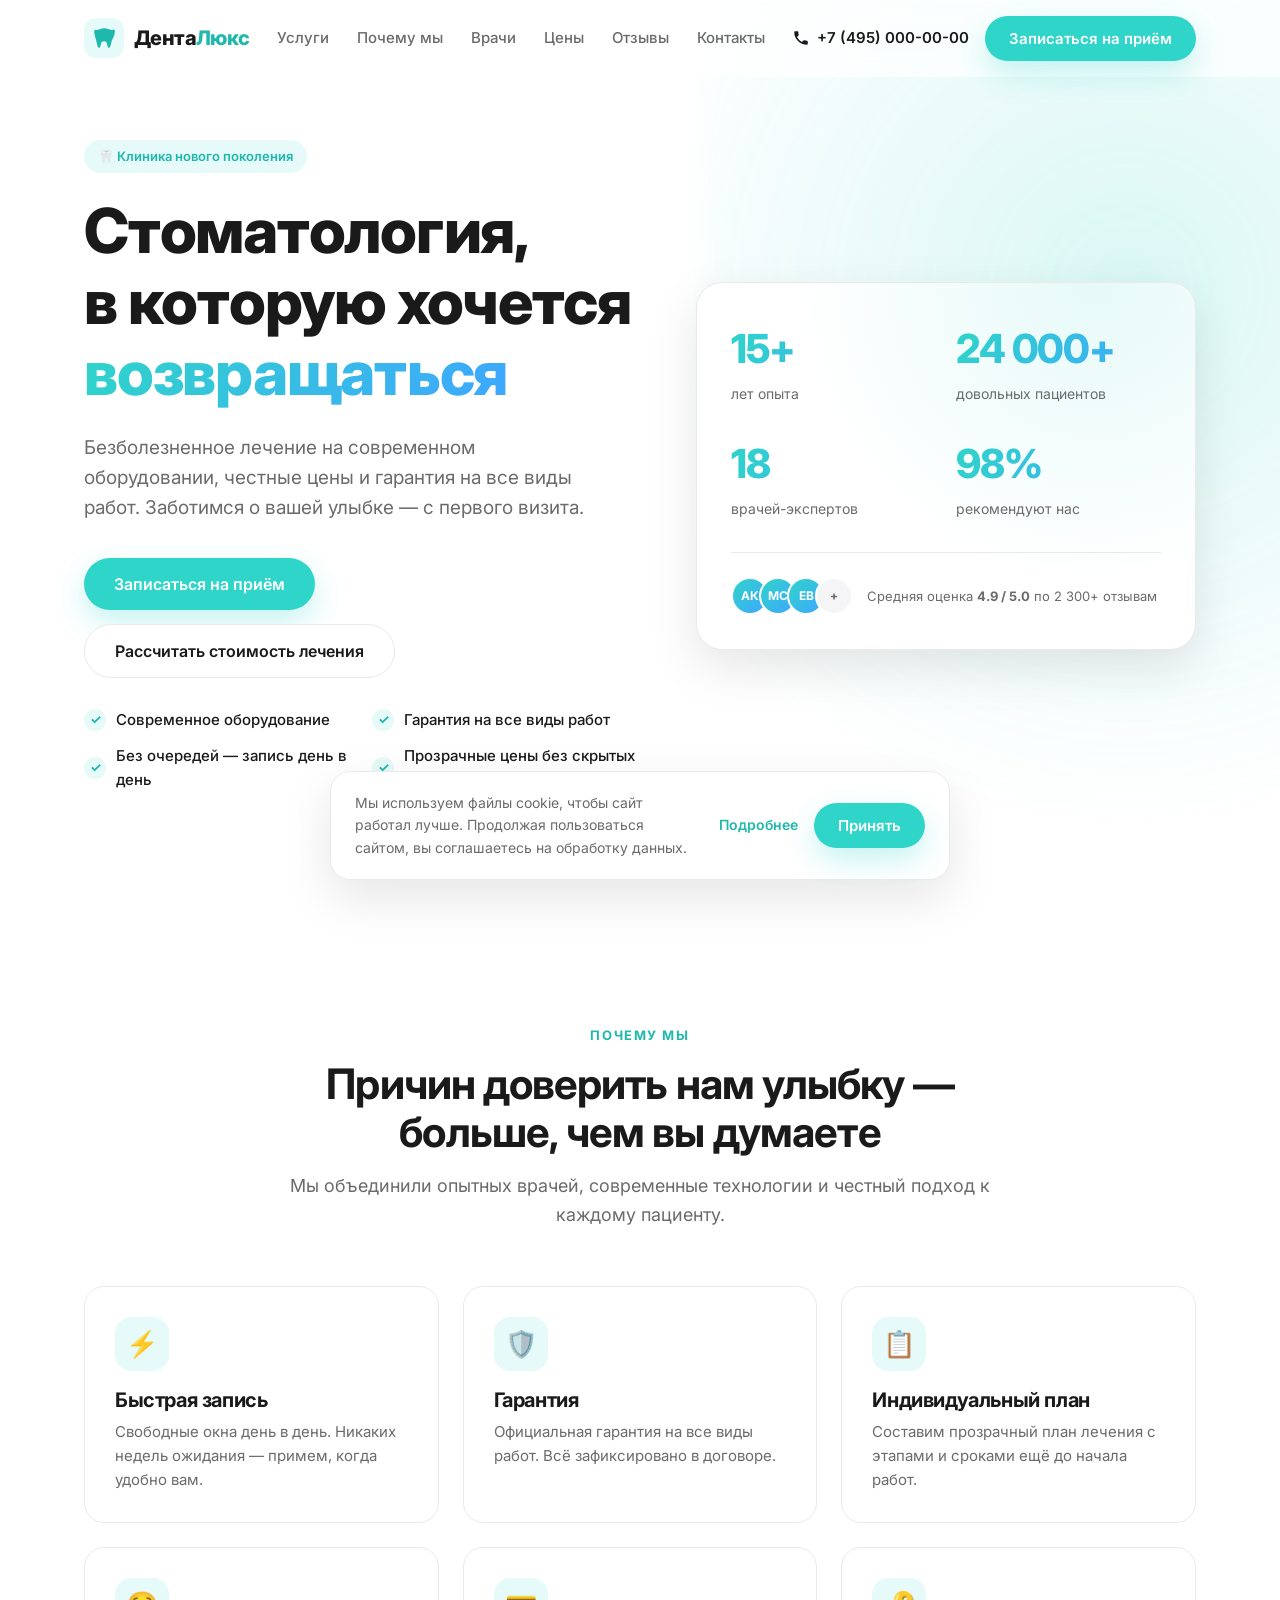
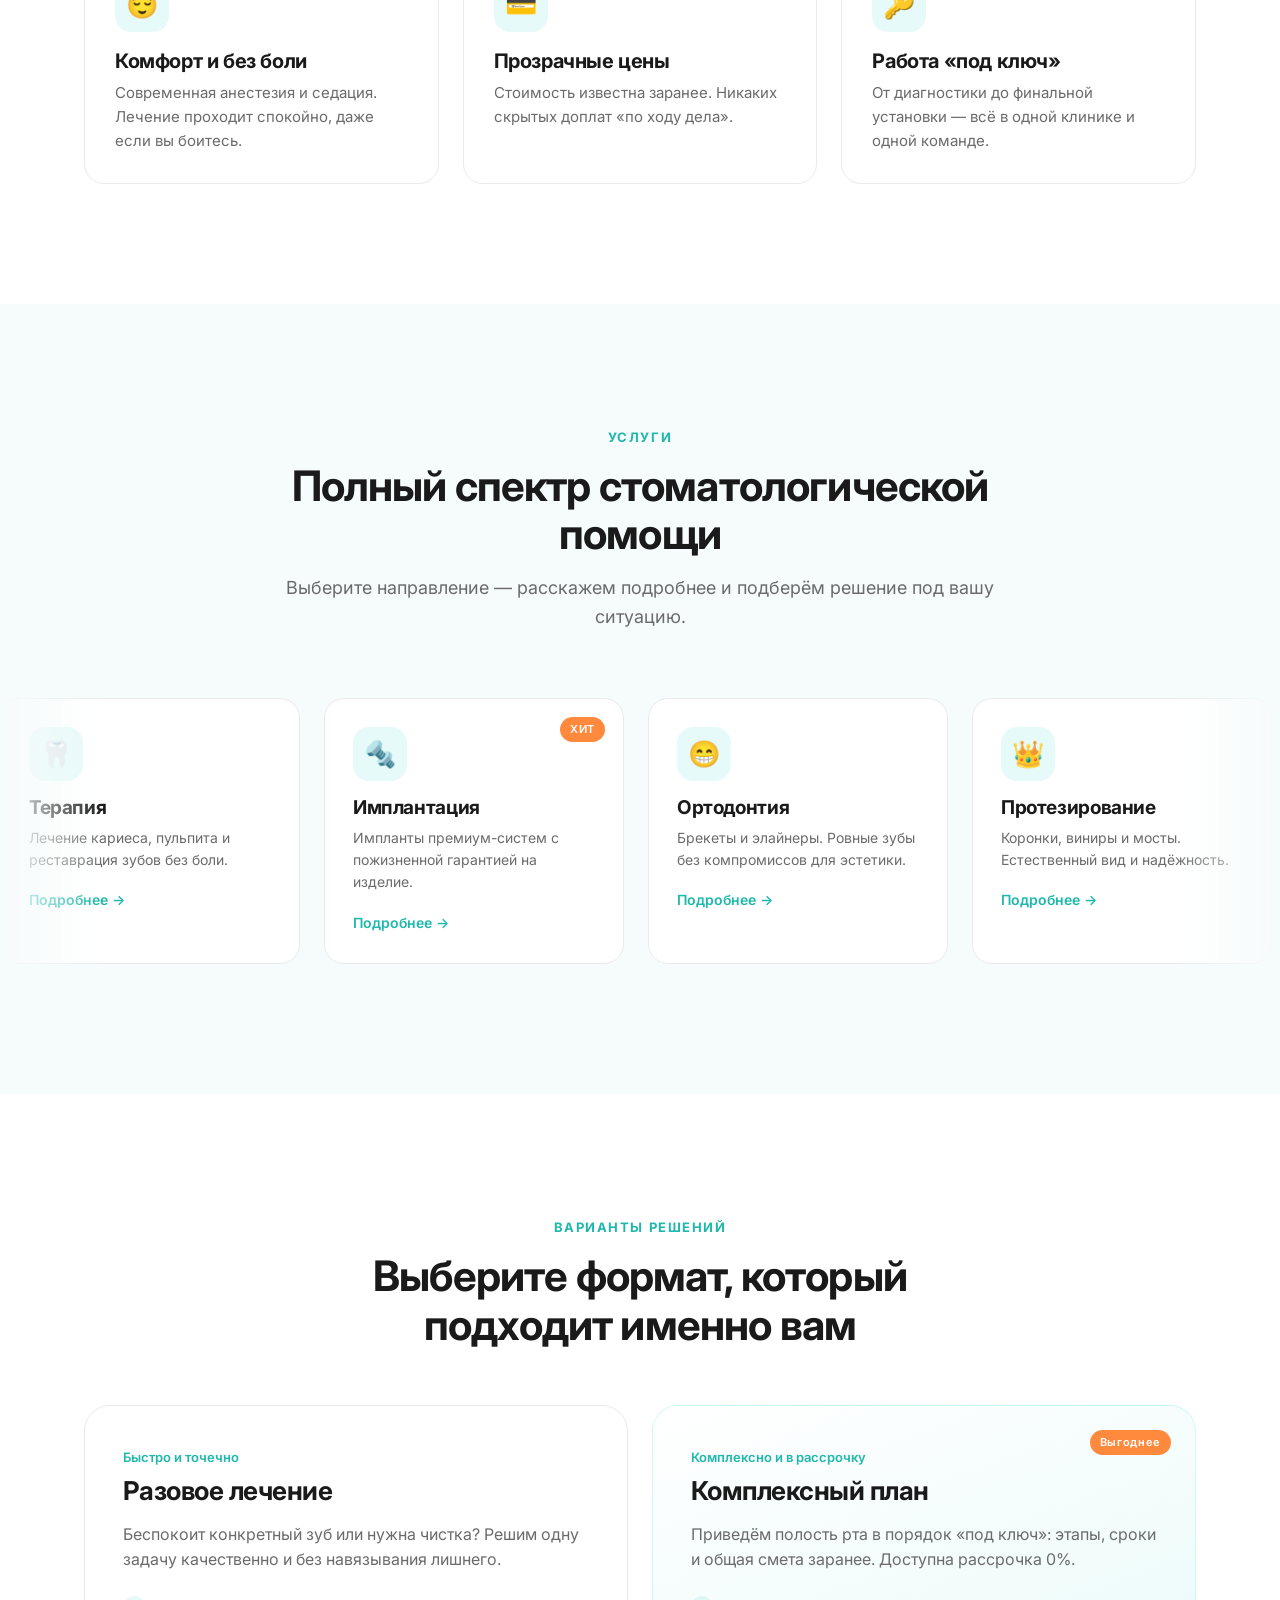
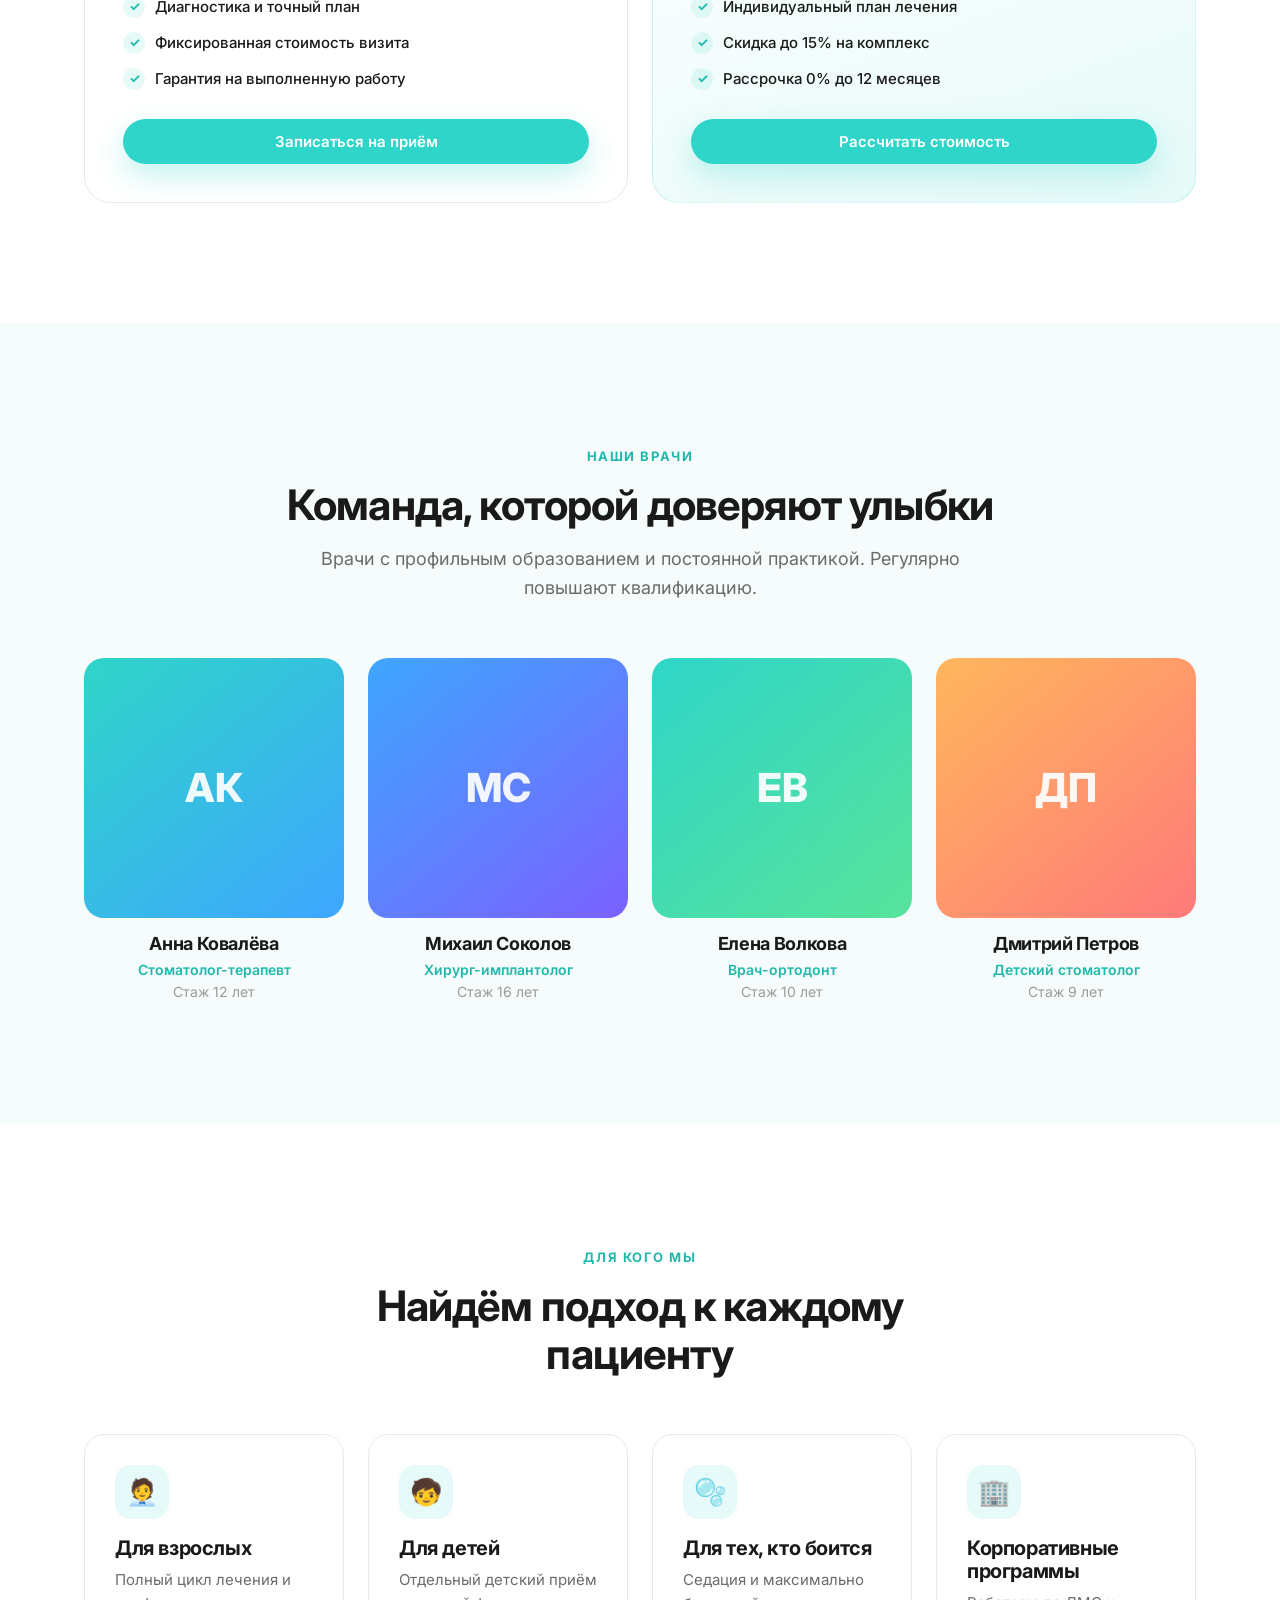
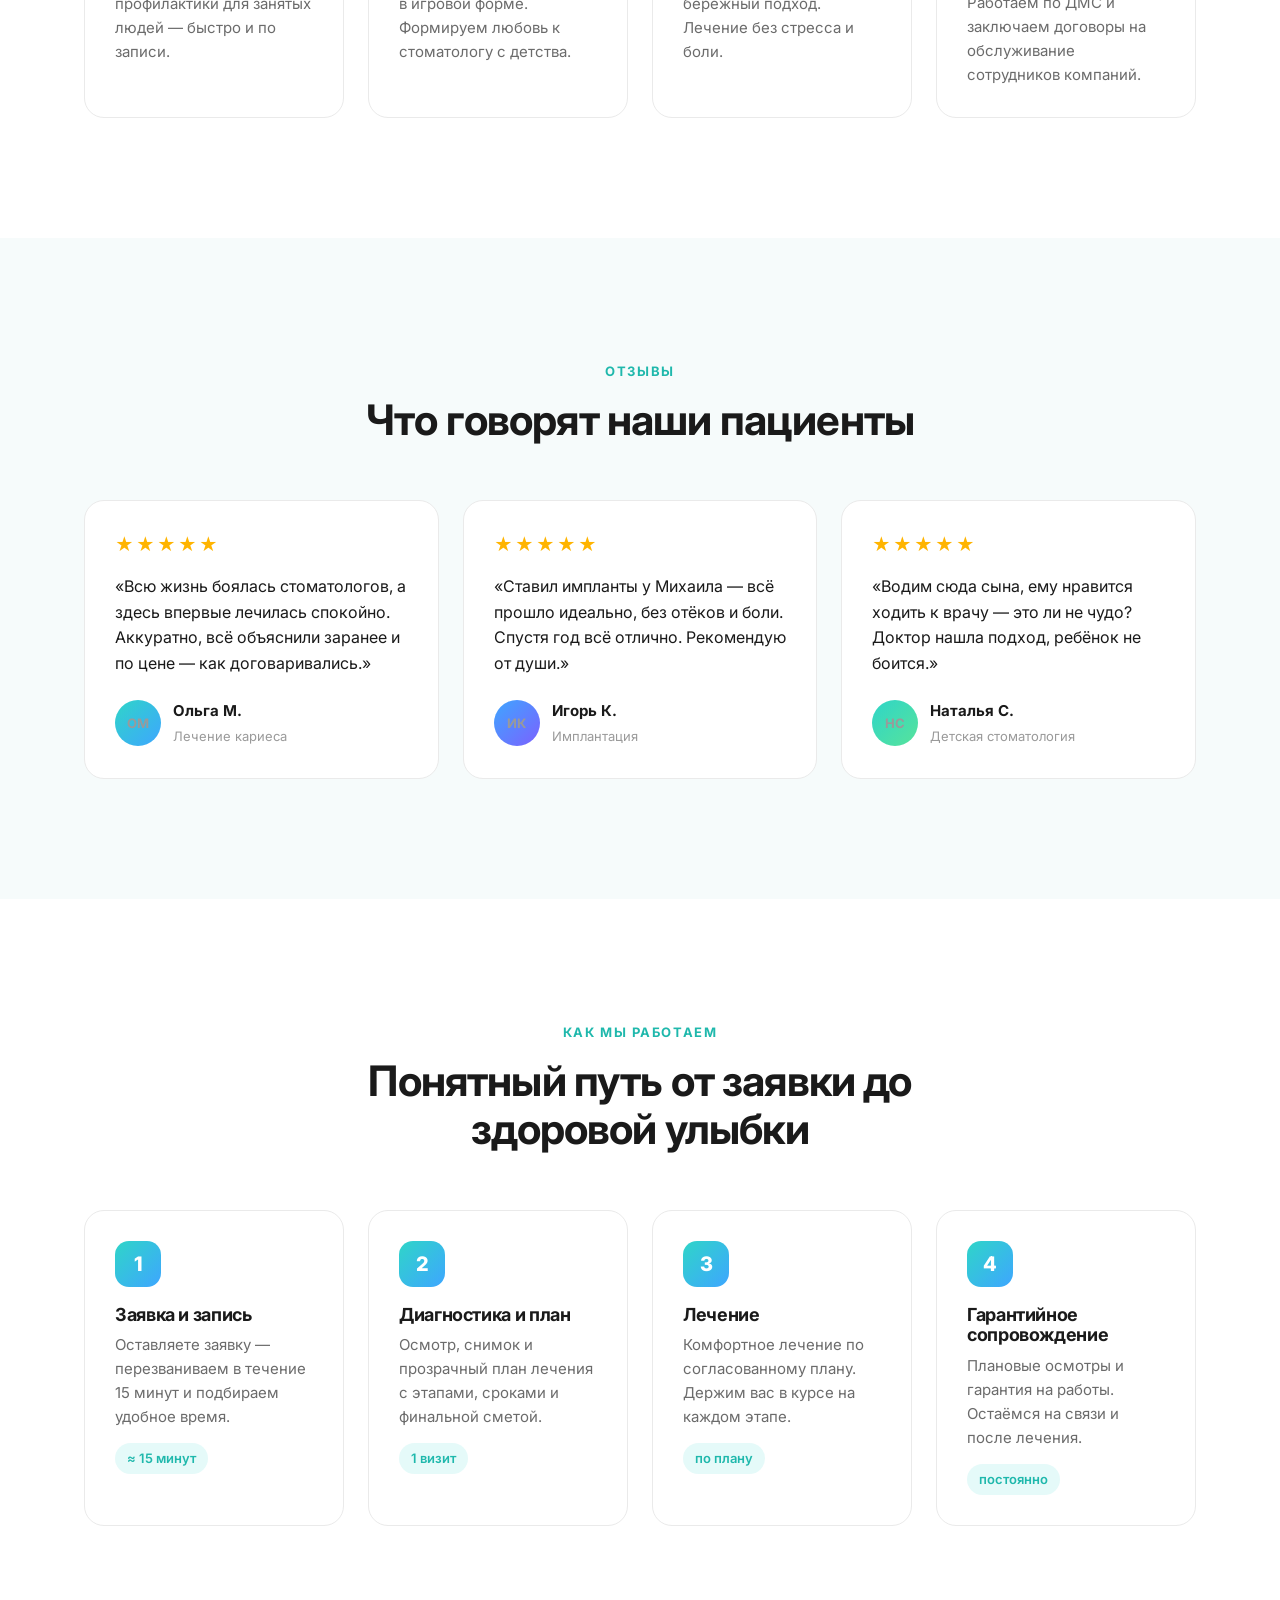
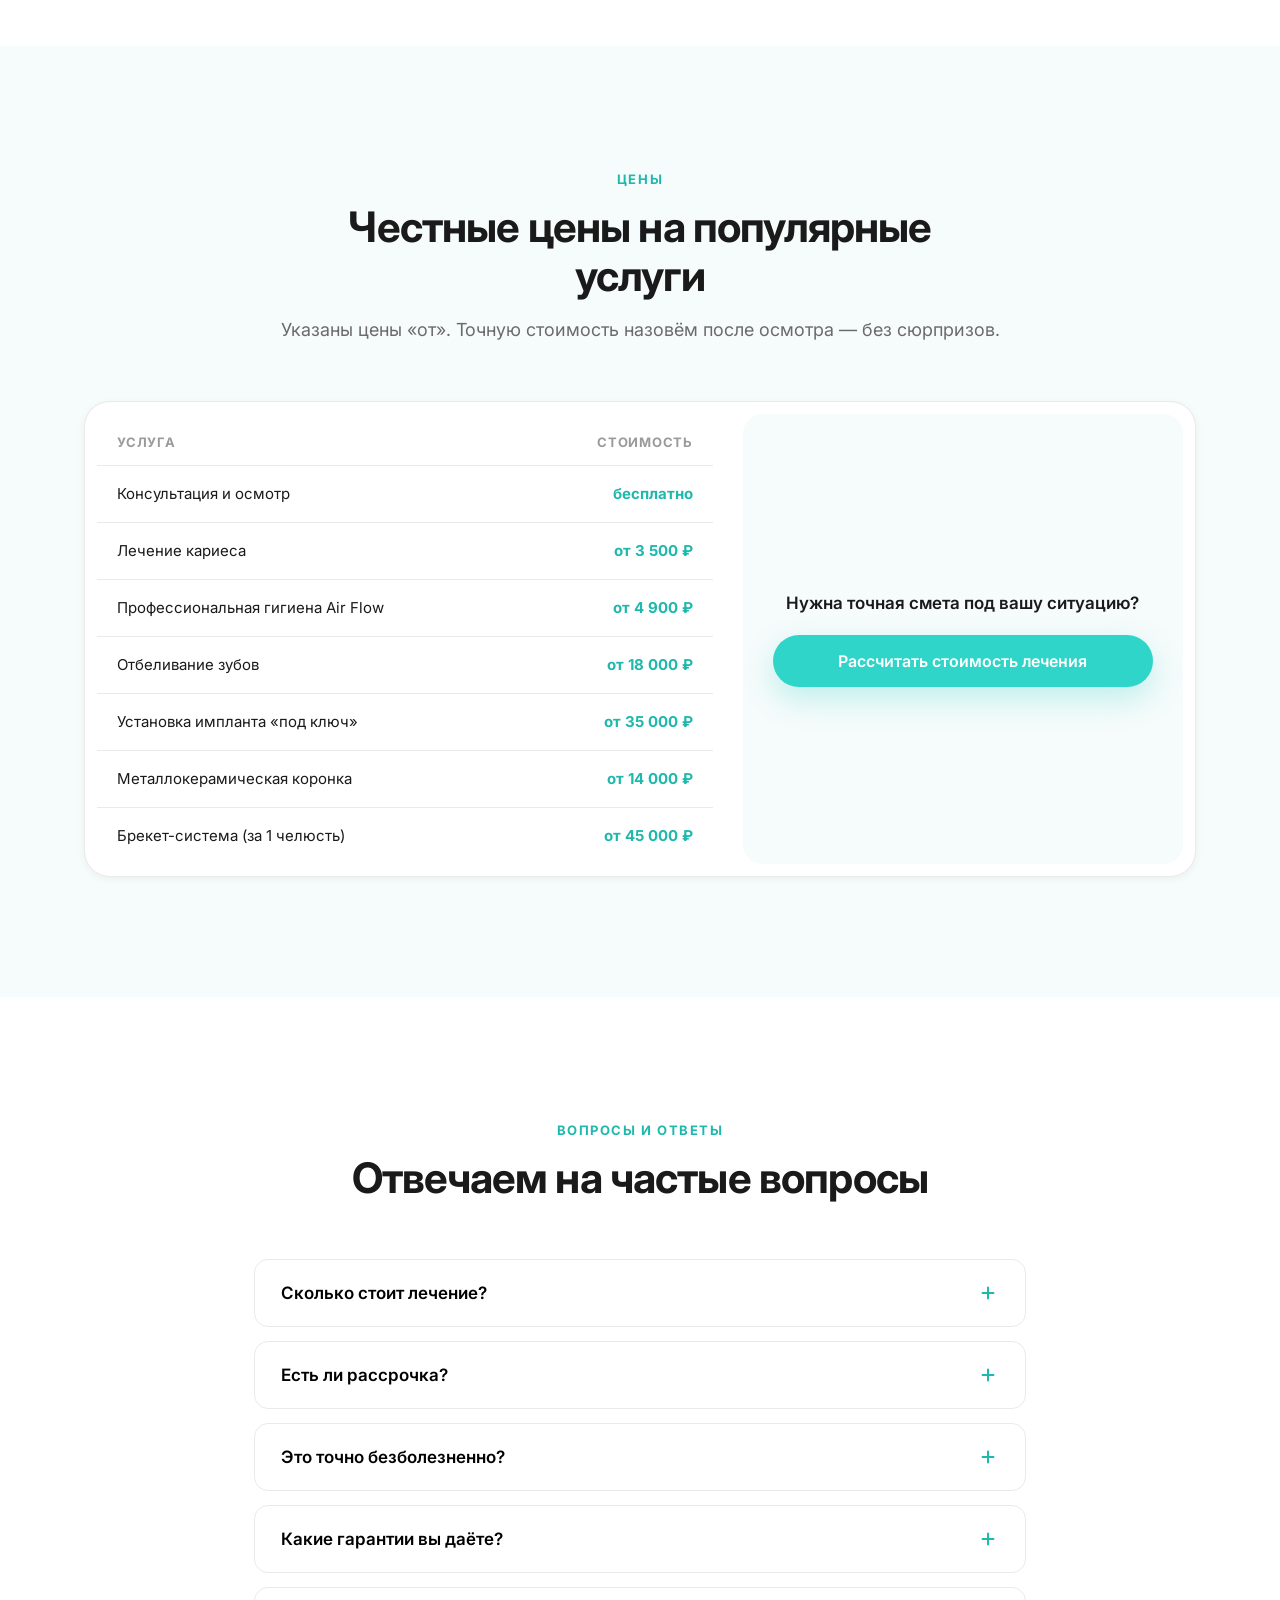
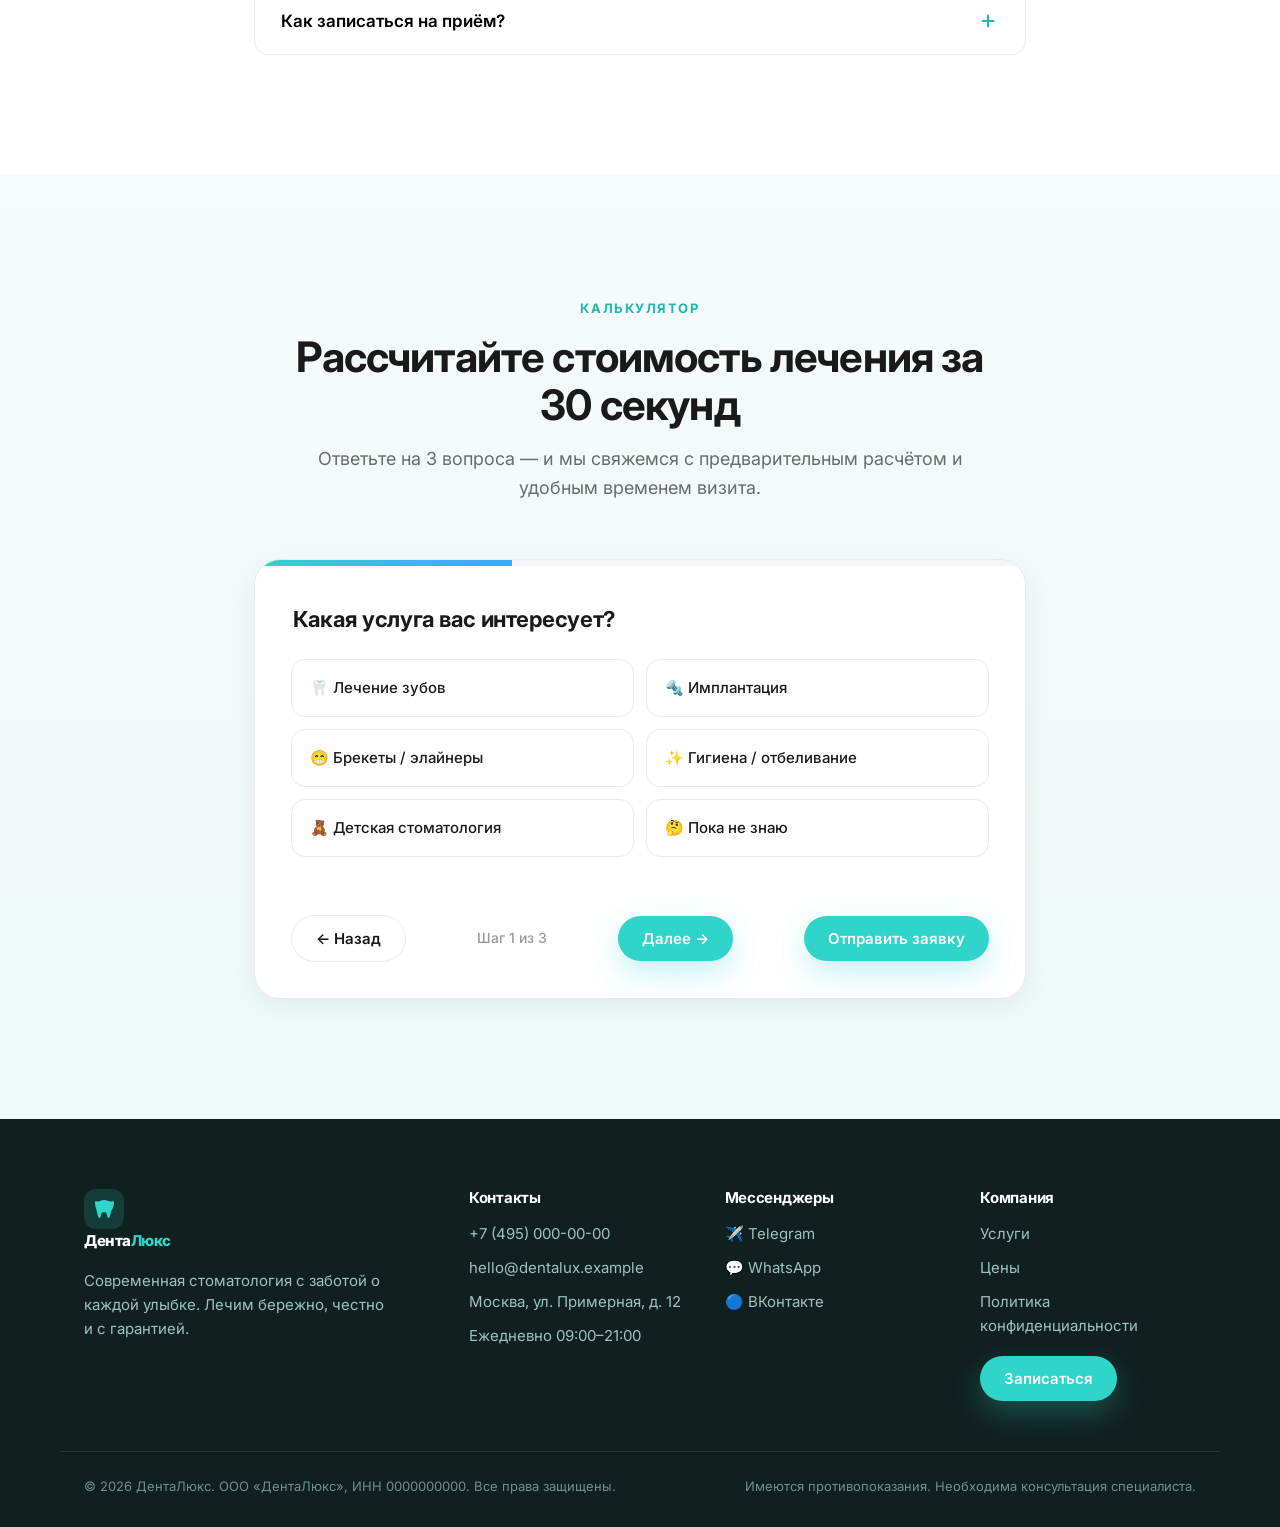
==== commit 886460ec: "Добавлен лендинг стоматологической клиники «ДентаЛюкс» Одностраничный адаптивный сайт на чистом HTML" ====
--- a/index.html
+++ b/index.html
@@ -3,18 +3,20 @@
 <head>
   <meta charset="UTF-8" />
   <meta name="viewport" content="width=device-width, initial-scale=1.0" />
-  <title>Дентариум — стоматология, в которую хочется возвращаться | Москва</title>
-  <meta name="description" content="Современная стоматологическая клиника «Дентариум» в Москве: безболезненное лечение, гарантия на все виды работ, запись день в день, прозрачные цены. Терапия, имплантация, ортодонтия, детская стоматология." />
-  <meta name="keywords" content="стоматология, стоматологическая клиника Москва, имплантация зубов, лечение зубов без боли, ортодонтия, детская стоматология, отбеливание зубов" />
-  <meta name="theme-color" content="#0a0a0a" />
+  <title>ДентаЛюкс — стоматология, в которую хочется возвращаться | Москва</title>
+  <meta name="description" content="Современная стоматологическая клиника ДентаЛюкс в Москве: безболезненное лечение, гарантия на все виды работ, запись день в день, прозрачные цены. Терапия, имплантация, ортодонтия, детская стоматология." />
+  <meta name="keywords" content="стоматология, стоматологическая клиника, лечение зубов, имплантация, отбеливание, брекеты, детская стоматология, Москва" />
+  <meta name="theme-color" content="#2FD5C8" />
 
   <!-- Open Graph -->
   <meta property="og:type" content="website" />
-  <meta property="og:title" content="Дентариум — стоматология, в которую хочется возвращаться" />
-  <meta property="og:description" content="Безболезненное лечение, гарантия на все виды работ, запись день в день, прозрачные цены." />
+  <meta property="og:title" content="ДентаЛюкс — стоматология, в которую хочется возвращаться" />
+  <meta property="og:description" content="Безболезненное лечение, гарантия на все виды работ, запись день в день. Запишитесь на приём онлайн." />
   <meta property="og:locale" content="ru_RU" />
 
   <link rel="preconnect" href="https://fonts.googleapis.com" />
+  <link rel="preconnect" href="https://fonts.gstatic.com" crossorigin />
+  <link href="https://fonts.googleapis.com/css2?family=Inter:wght@400;500;600;700;800&display=swap" rel="stylesheet" />
   <link rel="stylesheet" href="styles.css" />
 
   <!-- Structured data for SEO -->
@@ -22,15 +24,15 @@
   {
     "@context": "https://schema.org",
     "@type": "Dentist",
-    "name": "Дентариум",
+    "name": "ДентаЛюкс",
     "description": "Современная стоматологическая клиника в Москве",
+    "telephone": "+7 (495) 000-00-00",
     "address": {
       "@type": "PostalAddress",
-      "streetAddress": "ул. Примерная, д. 1",
+      "streetAddress": "ул. Примерная, д. 12",
       "addressLocality": "Москва",
       "addressCountry": "RU"
     },
-    "telephone": "+7 (495) 000-00-00",
     "openingHours": "Mo-Su 09:00-21:00",
     "priceRange": "₽₽"
   }
@@ -38,14 +40,16 @@
 </head>
 <body>
 
-  <!-- ============ HEADER ============ -->
+  <!-- ===================== HEADER ===================== -->
   <header class="header" id="header">
     <div class="container header__inner">
-      <a href="#hero" class="logo" aria-label="Дентариум — на главную">
-        <svg class="logo__icon" width="28" height="28" viewBox="0 0 24 24" fill="none" aria-hidden="true">
-          <path d="M12 2C8.5 2 6 4 4.5 6.5 3 9 3.5 13 5 17c1 2.6 1.6 5 3 5 1.2 0 1.4-2 2-3.5.5-1.2 1-2 2-2s1.5.8 2 2c.6 1.5.8 3.5 2 3.5 1.4 0 2-2.4 3-5 1.5-4 2-8 .5-10.5C18 4 15.5 2 12 2Z" fill="currentColor"/>
-        </svg>
-        <span>Дентариум</span>
+      <a href="#hero" class="logo" aria-label="ДентаЛюкс — на главную">
+        <span class="logo__icon" aria-hidden="true">
+          <svg width="26" height="26" viewBox="0 0 24 24" fill="none" xmlns="http://www.w3.org/2000/svg">
+            <path d="M12 3C9 3 8 4.5 6 4.5S3 3.5 3 6c0 3 1 5 1.8 8.2C5.4 16.6 6 21 7.5 21c1.2 0 1.3-2.5 1.9-4.2.4-1.1.9-1.8 2.6-1.8s2.2.7 2.6 1.8c.6 1.7.7 4.2 1.9 4.2 1.5 0 2.1-4.4 2.7-6.8C21 11 22 9 22 6c0-2.5-1-1.5-3-1.5S15 3 12 3Z" fill="currentColor"/>
+          </svg>
+        </span>
+        <span class="logo__text">Дента<span>Люкс</span></span>
       </a>
 
       <nav class="nav" aria-label="Основная навигация">
@@ -54,18 +58,20 @@
         <a href="#doctors">Врачи</a>
         <a href="#pricing">Цены</a>
         <a href="#reviews">Отзывы</a>
-        <a href="#contacts">Контакты</a>
+        <a href="#footer">Контакты</a>
       </nav>
 
       <div class="header__actions">
-        <a href="tel:+74950000000" class="header__phone" aria-label="Позвонить">+7 (495) 000-00-00</a>
-        <button class="btn btn--primary btn--sm" data-open-modal>Записаться на приём</button>
-        <button class="burger" aria-label="Открыть меню" aria-expanded="false" id="burger">
+        <a href="tel:+74950000000" class="header__phone" aria-label="Позвонить по телефону">
+          <svg width="18" height="18" viewBox="0 0 24 24" fill="none" aria-hidden="true"><path d="M6.6 10.8a15 15 0 0 0 6.6 6.6l2.2-2.2c.3-.3.7-.4 1-.2 1.2.4 2.4.6 3.6.6.6 0 1 .4 1 1V20c0 .6-.4 1-1 1A17 17 0 0 1 3 4c0-.6.4-1 1-1h3.4c.6 0 1 .4 1 1 0 1.3.2 2.5.6 3.6.1.4 0 .8-.3 1.1L6.6 10.8Z" fill="currentColor"/></svg>
+          <span>+7 (495) 000-00-00</span>
+        </a>
+        <button class="btn btn--primary" data-open-modal>Записаться на приём</button>
+        <button class="burger" id="burger" aria-label="Открыть меню" aria-expanded="false">
           <span></span><span></span><span></span>
         </button>
       </div>
     </div>
-
     <!-- Mobile menu -->
     <div class="mobile-menu" id="mobileMenu" hidden>
       <a href="#services">Услуги</a>
@@ -73,597 +79,608 @@
       <a href="#doctors">Врачи</a>
       <a href="#pricing">Цены</a>
       <a href="#reviews">Отзывы</a>
-      <a href="#contacts">Контакты</a>
+      <a href="#footer">Контакты</a>
       <a href="tel:+74950000000" class="mobile-menu__phone">+7 (495) 000-00-00</a>
-      <button class="btn btn--primary" data-open-modal>Записаться на приём</button>
+      <button class="btn btn--primary btn--block" data-open-modal>Записаться на приём</button>
     </div>
   </header>
 
   <main>
-    <!-- ============ HERO ============ -->
+    <!-- ===================== HERO ===================== -->
     <section class="hero" id="hero">
-      <div class="hero__glow" aria-hidden="true"></div>
       <div class="container hero__inner">
         <div class="hero__content">
-          <span class="badge reveal-line">🦷 Стоматология в Москве</span>
+          <span class="badge badge--soft reveal" data-reveal>🦷 Клиника нового поколения</span>
           <h1 class="hero__title">
-            <span class="reveal-line">Стоматология,</span>
-            <span class="reveal-line">в которую хочется</span>
-            <span class="reveal-line accent">возвращаться</span>
+            <span class="reveal" data-reveal>Стоматология,</span>
+            <span class="reveal" data-reveal>в которую хочется</span>
+            <span class="reveal" data-reveal><em>возвращаться</em></span>
           </h1>
-          <p class="hero__subtitle reveal-line">
-            Безболезненное лечение на современном оборудовании, гарантия на все виды
-            работ и прозрачные цены без скрытых доплат.
+          <p class="hero__subtitle reveal" data-reveal>
+            Безболезненное лечение на современном оборудовании, честные цены
+            и гарантия на все виды работ. Заботимся о вашей улыбке — с первого визита.
           </p>
-
-          <div class="hero__actions reveal-line">
+          <div class="hero__cta reveal" data-reveal>
             <button class="btn btn--primary btn--lg" data-open-modal>Записаться на приём</button>
             <button class="btn btn--ghost btn--lg" data-open-quiz>Рассчитать стоимость лечения</button>
           </div>
-
-          <ul class="hero__bullets reveal-line">
-            <li><span class="tick">✓</span> Современное оборудование</li>
-            <li><span class="tick">✓</span> Гарантия на все виды работ</li>
-            <li><span class="tick">✓</span> Без очередей — запись день в день</li>
-            <li><span class="tick">✓</span> Прозрачные цены без скрытых доплат</li>
+          <ul class="hero__bullets reveal" data-reveal>
+            <li><span class="check" aria-hidden="true">✓</span> Современное оборудование</li>
+            <li><span class="check" aria-hidden="true">✓</span> Гарантия на все виды работ</li>
+            <li><span class="check" aria-hidden="true">✓</span> Без очередей — запись день в день</li>
+            <li><span class="check" aria-hidden="true">✓</span> Прозрачные цены без скрытых доплат</li>
           </ul>
         </div>
 
-        <div class="hero__card reveal-line" aria-hidden="true">
-          <div class="hero__stat">
-            <span class="counter" data-target="15">0</span><span>+</span>
-            <p>лет опыта</p>
-          </div>
-          <div class="hero__stat">
-            <span class="counter" data-target="12000">0</span><span>+</span>
-            <p>довольных пациентов</p>
-          </div>
-          <div class="hero__stat">
-            <span class="counter" data-target="24">0</span>
-            <p>врача-специалиста</p>
-          </div>
-          <div class="hero__stat">
-            <span class="counter" data-target="98">0</span><span>%</span>
-            <p>рекомендуют нас</p>
-          </div>
-        </div>
-      </div>
-    </section>
-
-    <!-- ============ WHY US ============ -->
+        <div class="hero__visual reveal" data-reveal>
+          <div class="hero__card">
+            <div class="hero__card-glow" aria-hidden="true"></div>
+            <div class="hero__stat">
+              <div class="stat">
+                <span class="stat__num" data-count="15" data-suffix="+">0</span>
+                <span class="stat__label">лет опыта</span>
+              </div>
+              <div class="stat">
+                <span class="stat__num" data-count="24000" data-suffix="+">0</span>
+                <span class="stat__label">довольных пациентов</span>
+              </div>
+              <div class="stat">
+                <span class="stat__num" data-count="18">0</span>
+                <span class="stat__label">врачей-экспертов</span>
+              </div>
+              <div class="stat">
+                <span class="stat__num" data-count="98" data-suffix="%">0</span>
+                <span class="stat__label">рекомендуют нас</span>
+              </div>
+            </div>
+            <div class="hero__card-foot">
+              <div class="avatars" aria-hidden="true">
+                <span style="--i:0">АК</span><span style="--i:1">МС</span><span style="--i:2">ЕВ</span><span style="--i:3">+</span>
+              </div>
+              <p>Средняя оценка <strong>4.9 / 5.0</strong> по 2 300+ отзывам</p>
+            </div>
+          </div>
+        </div>
+      </div>
+    </section>
+
+    <!-- ===================== WHY US ===================== -->
     <section class="section" id="why">
       <div class="container">
-        <div class="section__head reveal">
+        <div class="section__head reveal" data-reveal>
           <span class="eyebrow">Почему мы</span>
-          <h2>Заботимся о каждом пациенте</h2>
-          <p class="section__lead">Мы сделали лечение зубов удобным, предсказуемым и по-настоящему комфортным.</p>
-        </div>
-
+          <h2 class="section__title">Причин доверить нам улыбку — больше, чем вы думаете</h2>
+          <p class="section__lead">Мы объединили опытных врачей, современные технологии и честный подход к каждому пациенту.</p>
+        </div>
         <div class="grid grid--3">
-          <article class="card reveal">
-            <div class="card__icon">⚡</div>
+          <article class="card card--why reveal" data-reveal>
+            <span class="card__icon">⚡</span>
             <h3>Быстрая запись</h3>
-            <p>Записываем день в день, без очередей. Напомним о визите в удобном мессенджере.</p>
-          </article>
-          <article class="card reveal">
-            <div class="card__icon">🛡️</div>
+            <p>Свободные окна день в день. Никаких недель ожидания — примем, когда удобно вам.</p>
+          </article>
+          <article class="card card--why reveal" data-reveal>
+            <span class="card__icon">🛡️</span>
             <h3>Гарантия</h3>
-            <p>Официальная гарантия на все виды работ и материалы. Всё фиксируем в договоре.</p>
-          </article>
-          <article class="card reveal">
-            <div class="card__icon">📋</div>
+            <p>Официальная гарантия на все виды работ. Всё зафиксировано в договоре.</p>
+          </article>
+          <article class="card card--why reveal" data-reveal>
+            <span class="card__icon">📋</span>
             <h3>Индивидуальный план</h3>
-            <p>Составляем понятный план лечения с этапами, сроками и итоговой стоимостью.</p>
-          </article>
-          <article class="card reveal">
-            <div class="card__icon">😌</div>
-            <h3>Комфорт и анестезия</h3>
-            <p>Современная анестезия и седация. Лечим бережно даже тех, кто боится стоматологов.</p>
-          </article>
-          <article class="card reveal">
-            <div class="card__icon">💳</div>
+            <p>Составим прозрачный план лечения с этапами и сроками ещё до начала работ.</p>
+          </article>
+          <article class="card card--why reveal" data-reveal>
+            <span class="card__icon">😌</span>
+            <h3>Комфорт и без боли</h3>
+            <p>Современная анестезия и седация. Лечение проходит спокойно, даже если вы боитесь.</p>
+          </article>
+          <article class="card card--why reveal" data-reveal>
+            <span class="card__icon">💳</span>
             <h3>Прозрачные цены</h3>
-            <p>Стоимость известна заранее. Никаких скрытых доплат «в процессе лечения».</p>
-          </article>
-          <article class="card reveal">
-            <div class="card__icon">🔑</div>
+            <p>Стоимость известна заранее. Никаких скрытых доплат «по ходу дела».</p>
+          </article>
+          <article class="card card--why reveal" data-reveal>
+            <span class="card__icon">🔑</span>
             <h3>Работа «под ключ»</h3>
-            <p>Полный цикл: от диагностики и плана до лечения и гарантийного сопровождения.</p>
-          </article>
-        </div>
-      </div>
-    </section>
-
-    <!-- ============ SERVICES ============ -->
-    <section class="section" id="services">
-      <div class="container">
-        <div class="section__head reveal">
+            <p>От диагностики до финальной установки — всё в одной клинике и одной команде.</p>
+          </article>
+        </div>
+      </div>
+    </section>
+
+    <!-- ===================== SERVICES (marquee) ===================== -->
+    <section class="section section--tint" id="services">
+      <div class="container">
+        <div class="section__head reveal" data-reveal>
           <span class="eyebrow">Услуги</span>
-          <h2>Все направления в одной клинике</h2>
-          <p class="section__lead">От профилактики до сложной имплантации — полный спектр стоматологической помощи.</p>
-        </div>
-
+          <h2 class="section__title">Полный спектр стоматологической помощи</h2>
+          <p class="section__lead">Выберите направление — расскажем подробнее и подберём решение под вашу ситуацию.</p>
+        </div>
+      </div>
+
+      <div class="marquee" aria-label="Список услуг">
+        <div class="marquee__track">
+          <!-- track content is duplicated in JS for seamless loop -->
+          <article class="service-card">
+            <span class="service-card__icon">🦷</span>
+            <h3>Терапия</h3>
+            <p>Лечение кариеса, пульпита и реставрация зубов без боли.</p>
+            <a href="#quiz" data-open-quiz class="link-arrow">Подробнее →</a>
+          </article>
+          <article class="service-card">
+            <span class="badge badge--hit">ХИТ</span>
+            <span class="service-card__icon">🔩</span>
+            <h3>Имплантация</h3>
+            <p>Импланты премиум-систем с пожизненной гарантией на изделие.</p>
+            <a href="#quiz" data-open-quiz class="link-arrow">Подробнее →</a>
+          </article>
+          <article class="service-card">
+            <span class="service-card__icon">😁</span>
+            <h3>Ортодонтия</h3>
+            <p>Брекеты и элайнеры. Ровные зубы без компромиссов для эстетики.</p>
+            <a href="#quiz" data-open-quiz class="link-arrow">Подробнее →</a>
+          </article>
+          <article class="service-card">
+            <span class="service-card__icon">👑</span>
+            <h3>Протезирование</h3>
+            <p>Коронки, виниры и мосты. Естественный вид и надёжность.</p>
+            <a href="#quiz" data-open-quiz class="link-arrow">Подробнее →</a>
+          </article>
+          <article class="service-card">
+            <span class="service-card__icon">🔪</span>
+            <h3>Хирургия</h3>
+            <p>Аккуратное удаление и костная пластика опытными хирургами.</p>
+            <a href="#quiz" data-open-quiz class="link-arrow">Подробнее →</a>
+          </article>
+          <article class="service-card">
+            <span class="badge badge--hit">ХИТ</span>
+            <span class="service-card__icon">✨</span>
+            <h3>Гигиена и отбеливание</h3>
+            <p>Профчистка Air Flow и отбеливание до 8 тонов за визит.</p>
+            <a href="#quiz" data-open-quiz class="link-arrow">Подробнее →</a>
+          </article>
+          <article class="service-card">
+            <span class="service-card__icon">🧸</span>
+            <h3>Детская стоматология</h3>
+            <p>Бережно и в игровой форме. Дети уходят с улыбкой, а не в слезах.</p>
+            <a href="#quiz" data-open-quiz class="link-arrow">Подробнее →</a>
+          </article>
+        </div>
+      </div>
+    </section>
+
+    <!-- ===================== SOLUTION PATHS ===================== -->
+    <section class="section" id="paths">
+      <div class="container">
+        <div class="section__head reveal" data-reveal>
+          <span class="eyebrow">Варианты решений</span>
+          <h2 class="section__title">Выберите формат, который подходит именно вам</h2>
+        </div>
+        <div class="grid grid--2">
+          <article class="path-card reveal" data-reveal>
+            <div class="path-card__head">
+              <span class="path-card__tag">Быстро и точечно</span>
+              <h3>Разовое лечение</h3>
+            </div>
+            <p>Беспокоит конкретный зуб или нужна чистка? Решим одну задачу качественно и без навязывания лишнего.</p>
+            <ul class="path-card__list">
+              <li><span class="check">✓</span> Диагностика и точный план</li>
+              <li><span class="check">✓</span> Фиксированная стоимость визита</li>
+              <li><span class="check">✓</span> Гарантия на выполненную работу</li>
+            </ul>
+            <button class="btn btn--primary btn--block" data-open-modal>Записаться на приём</button>
+          </article>
+
+          <article class="path-card path-card--accent reveal" data-reveal>
+            <span class="badge badge--hit path-card__badge">Выгоднее</span>
+            <div class="path-card__head">
+              <span class="path-card__tag">Комплексно и в рассрочку</span>
+              <h3>Комплексный план</h3>
+            </div>
+            <p>Приведём полость рта в порядок «под ключ»: этапы, сроки и общая смета заранее. Доступна рассрочка 0%.</p>
+            <ul class="path-card__list">
+              <li><span class="check">✓</span> Индивидуальный план лечения</li>
+              <li><span class="check">✓</span> Скидка до 15% на комплекс</li>
+              <li><span class="check">✓</span> Рассрочка 0% до 12 месяцев</li>
+            </ul>
+            <button class="btn btn--primary btn--block" data-open-quiz>Рассчитать стоимость</button>
+          </article>
+        </div>
+      </div>
+    </section>
+
+    <!-- ===================== DOCTORS ===================== -->
+    <section class="section section--tint" id="doctors">
+      <div class="container">
+        <div class="section__head reveal" data-reveal>
+          <span class="eyebrow">Наши врачи</span>
+          <h2 class="section__title">Команда, которой доверяют улыбки</h2>
+          <p class="section__lead">Врачи с профильным образованием и постоянной практикой. Регулярно повышают квалификацию.</p>
+        </div>
+        <div class="grid grid--4">
+          <article class="doctor reveal" data-reveal>
+            <div class="doctor__photo" style="--c1:#2FD5C8;--c2:#3EA6FF" aria-hidden="true"><span>АК</span></div>
+            <h3>Анна Ковалёва</h3>
+            <p class="doctor__spec">Стоматолог-терапевт</p>
+            <p class="doctor__exp">Стаж 12 лет</p>
+          </article>
+          <article class="doctor reveal" data-reveal>
+            <div class="doctor__photo" style="--c1:#3EA6FF;--c2:#7B61FF" aria-hidden="true"><span>МС</span></div>
+            <h3>Михаил Соколов</h3>
+            <p class="doctor__spec">Хирург-имплантолог</p>
+            <p class="doctor__exp">Стаж 16 лет</p>
+          </article>
+          <article class="doctor reveal" data-reveal>
+            <div class="doctor__photo" style="--c1:#2FD5C8;--c2:#57E39B" aria-hidden="true"><span>ЕВ</span></div>
+            <h3>Елена Волкова</h3>
+            <p class="doctor__spec">Врач-ортодонт</p>
+            <p class="doctor__exp">Стаж 10 лет</p>
+          </article>
+          <article class="doctor reveal" data-reveal>
+            <div class="doctor__photo" style="--c1:#FFB65C;--c2:#FF7A7A" aria-hidden="true"><span>ДП</span></div>
+            <h3>Дмитрий Петров</h3>
+            <p class="doctor__spec">Детский стоматолог</p>
+            <p class="doctor__exp">Стаж 9 лет</p>
+          </article>
+        </div>
+      </div>
+    </section>
+
+    <!-- ===================== FOR WHOM ===================== -->
+    <section class="section" id="forwhom">
+      <div class="container">
+        <div class="section__head reveal" data-reveal>
+          <span class="eyebrow">Для кого мы</span>
+          <h2 class="section__title">Найдём подход к каждому пациенту</h2>
+        </div>
+        <div class="grid grid--4">
+          <article class="usecase card reveal" data-reveal>
+            <span class="card__icon">🧑‍💼</span>
+            <h3>Для взрослых</h3>
+            <p>Полный цикл лечения и профилактики для занятых людей — быстро и по записи.</p>
+          </article>
+          <article class="usecase card reveal" data-reveal>
+            <span class="card__icon">🧒</span>
+            <h3>Для детей</h3>
+            <p>Отдельный детский приём в игровой форме. Формируем любовь к стоматологу с детства.</p>
+          </article>
+          <article class="usecase card reveal" data-reveal>
+            <span class="card__icon">🫧</span>
+            <h3>Для тех, кто боится</h3>
+            <p>Седация и максимально бережный подход. Лечение без стресса и боли.</p>
+          </article>
+          <article class="usecase card reveal" data-reveal>
+            <span class="card__icon">🏢</span>
+            <h3>Корпоративные программы</h3>
+            <p>Работаем по ДМС и заключаем договоры на обслуживание сотрудников компаний.</p>
+          </article>
+        </div>
+      </div>
+    </section>
+
+    <!-- ===================== REVIEWS ===================== -->
+    <section class="section section--tint" id="reviews">
+      <div class="container">
+        <div class="section__head reveal" data-reveal>
+          <span class="eyebrow">Отзывы</span>
+          <h2 class="section__title">Что говорят наши пациенты</h2>
+        </div>
         <div class="grid grid--3">
-          <article class="service reveal">
-            <div class="service__icon">🦷</div>
-            <h3>Терапия</h3>
-            <p>Лечение кариеса, пульпита, реставрация зубов под микроскопом.</p>
-            <a href="#quiz" class="link" data-open-quiz>Подробнее →</a>
-          </article>
-          <article class="service reveal">
-            <div class="service__icon">🔬</div>
-            <h3>Хирургия</h3>
-            <p>Безопасное удаление зубов, в том числе сложное, костная пластика.</p>
-            <a href="#quiz" class="link" data-open-quiz>Подробнее →</a>
-          </article>
-          <article class="service reveal">
-            <div class="service__icon">😁</div>
-            <h3>Ортодонтия</h3>
-            <p>Брекеты и элайнеры для ровной улыбки в любом возрасте.</p>
-            <a href="#quiz" class="link" data-open-quiz>Подробнее →</a>
-          </article>
-          <article class="service reveal">
-            <div class="service__icon">🦾</div>
-            <h3>Имплантация</h3>
-            <p>Восстановление зубов на имплантах ведущих мировых систем.</p>
-            <a href="#quiz" class="link" data-open-quiz>Подробнее →</a>
-          </article>
-          <article class="service reveal">
-            <div class="service__icon">👑</div>
-            <h3>Протезирование</h3>
-            <p>Коронки, виниры и протезы, неотличимые от собственных зубов.</p>
-            <a href="#quiz" class="link" data-open-quiz>Подробнее →</a>
-          </article>
-          <article class="service reveal">
-            <div class="service__icon">🧸</div>
-            <h3>Детская стоматология</h3>
-            <p>Бережное лечение и адаптация малышей без слёз и страха.</p>
-            <a href="#quiz" class="link" data-open-quiz>Подробнее →</a>
-          </article>
-          <article class="service reveal">
-            <div class="service__icon">✨</div>
-            <h3>Гигиена и отбеливание</h3>
-            <p>Профессиональная чистка и безопасное отбеливание эмали.</p>
-            <a href="#quiz" class="link" data-open-quiz>Подробнее →</a>
-          </article>
-          <article class="service service--cta reveal">
-            <h3>Не нашли нужное?</h3>
-            <p>Расскажите о своей задаче — подберём решение и рассчитаем стоимость.</p>
-            <button class="btn btn--primary btn--sm" data-open-quiz>Рассчитать</button>
-          </article>
-        </div>
-      </div>
-    </section>
-
-    <!-- ============ PATHS / SOLUTIONS ============ -->
-    <section class="section" id="pricing">
-      <div class="container">
-        <div class="section__head reveal">
-          <span class="eyebrow">Варианты решений</span>
-          <h2>Выберите удобный формат</h2>
-          <p class="section__lead">Решите конкретную проблему сейчас или пройдите комплексное лечение с рассрочкой.</p>
-        </div>
-
-        <div class="grid grid--2">
-          <article class="path reveal">
-            <span class="path__tag">Быстро</span>
-            <h3>Разовое лечение</h3>
-            <p>Когда нужно решить конкретную задачу: вылечить зуб, поставить пломбу, снять боль.</p>
-            <ul class="path__list">
-              <li><span class="tick">✓</span> Приём и диагностика в день обращения</li>
-              <li><span class="tick">✓</span> Фиксированная стоимость до начала работ</li>
-              <li><span class="tick">✓</span> Гарантия на выполненную работу</li>
-            </ul>
-            <div class="path__price"><span>от</span> 1 500 ₽ <small>/ приём</small></div>
-            <button class="btn btn--ghost btn--block" data-open-modal>Записаться на приём</button>
-          </article>
-
-          <article class="path path--accent reveal">
-            <span class="path__tag path__tag--accent">Выгодно</span>
-            <h3>Комплексный план</h3>
-            <p>Полное восстановление здоровья зубов по единому плану с фиксированным бюджетом.</p>
-            <ul class="path__list">
-              <li><span class="tick">✓</span> Диагностика и план лечения — бесплатно</li>
-              <li><span class="tick">✓</span> Рассрочка 0% до 12 месяцев</li>
-              <li><span class="tick">✓</span> Скидка до 15% на комплекс услуг</li>
-              <li><span class="tick">✓</span> Персональный куратор лечения</li>
-            </ul>
-            <div class="path__price"><span>рассрочка</span> 0% <small>/ до 12 мес.</small></div>
-            <button class="btn btn--primary btn--block" data-open-quiz>Рассчитать комплекс</button>
-          </article>
-        </div>
-      </div>
-    </section>
-
-    <!-- ============ DOCTORS ============ -->
-    <section class="section" id="doctors">
-      <div class="container">
-        <div class="section__head reveal">
-          <span class="eyebrow">Наши врачи</span>
-          <h2>Команда, которой доверяют</h2>
-          <p class="section__lead">Специалисты с многолетним опытом и постоянным повышением квалификации.</p>
-        </div>
-
-        <div class="grid grid--3">
-          <article class="doctor reveal">
-            <div class="doctor__photo" style="--h:210,--s:60%">АИ</div>
-            <h3>Анна Иванова</h3>
-            <span class="doctor__spec">Терапевт-стоматолог</span>
-            <p class="doctor__exp">Стаж 14 лет</p>
-          </article>
-          <article class="doctor reveal">
-            <div class="doctor__photo" style="--h:174,--s:55%">ПС</div>
-            <h3>Пётр Смирнов</h3>
-            <span class="doctor__spec">Хирург-имплантолог</span>
-            <p class="doctor__exp">Стаж 18 лет</p>
-          </article>
-          <article class="doctor reveal">
-            <div class="doctor__photo" style="--h:280,--s:45%">ЕК</div>
-            <h3>Елена Кузнецова</h3>
-            <span class="doctor__spec">Врач-ортодонт</span>
-            <p class="doctor__exp">Стаж 11 лет</p>
-          </article>
-          <article class="doctor reveal">
-            <div class="doctor__photo" style="--h:30,--s:60%">ДВ</div>
-            <h3>Дмитрий Волков</h3>
-            <span class="doctor__spec">Детский стоматолог</span>
-            <p class="doctor__exp">Стаж 9 лет</p>
-          </article>
-          <article class="doctor reveal">
-            <div class="doctor__photo" style="--h:150,--s:50%">МО</div>
-            <h3>Мария Орлова</h3>
-            <span class="doctor__spec">Ортопед-протезист</span>
-            <p class="doctor__exp">Стаж 16 лет</p>
-          </article>
-          <article class="doctor reveal">
-            <div class="doctor__photo" style="--h:200,--s:55%">СН</div>
-            <h3>Сергей Новиков</h3>
-            <span class="doctor__spec">Гигиенист</span>
-            <p class="doctor__exp">Стаж 7 лет</p>
-          </article>
-        </div>
-      </div>
-    </section>
-
-    <!-- ============ FOR WHOM ============ -->
-    <section class="section" id="audience">
-      <div class="container">
-        <div class="section__head reveal">
-          <span class="eyebrow">Для кого</span>
-          <h2>Помогаем каждому</h2>
-        </div>
-
-        <div class="grid grid--4">
-          <article class="mini reveal">
-            <div class="mini__icon">👨‍💼</div>
-            <h3>Для взрослых</h3>
-            <p>Полный спектр услуг — от гигиены до имплантации.</p>
-          </article>
-          <article class="mini reveal">
-            <div class="mini__icon">🧒</div>
-            <h3>Для детей</h3>
-            <p>Игровой формат и врачи, которые находят подход к любому ребёнку.</p>
-          </article>
-          <article class="mini reveal">
-            <div class="mini__icon">😰</div>
-            <h3>Для тех, кто боится</h3>
-            <p>Лечение во сне и седация — комфортно и без стресса.</p>
-          </article>
-          <article class="mini reveal">
-            <div class="mini__icon">🏢</div>
-            <h3>Корпоративные программы</h3>
-            <p>Работаем с ДМС и обслуживаем сотрудников компаний.</p>
-          </article>
-        </div>
-      </div>
-    </section>
-
-    <!-- ============ REVIEWS ============ -->
-    <section class="section" id="reviews">
-      <div class="container">
-        <div class="section__head reveal">
-          <span class="eyebrow">Отзывы</span>
-          <h2>Что говорят наши пациенты</h2>
-        </div>
-
-        <div class="grid grid--3">
-          <article class="review reveal">
+          <article class="review reveal" data-reveal>
             <div class="review__stars" aria-label="Оценка 5 из 5">★★★★★</div>
-            <p>«Впервые лечила зубы совершенно без боли. Врач всё подробно объяснил, цена не изменилась ни на рубль. Теперь вся семья ходит только сюда.»</p>
+            <p class="review__text">«Всю жизнь боялась стоматологов, а здесь впервые лечилась спокойно. Аккуратно, всё объяснили заранее и по цене — как договаривались.»</p>
             <div class="review__author">
-              <span class="avatar" style="--h:330">ОК</span>
-              <div><strong>Ольга К.</strong><small>лечение и гигиена</small></div>
-            </div>
-          </article>
-          <article class="review reveal">
+              <span class="review__avatar" style="--c1:#2FD5C8;--c2:#3EA6FF">ОМ</span>
+              <div><strong>Ольга М.</strong><span>Лечение кариеса</span></div>
+            </div>
+          </article>
+          <article class="review reveal" data-reveal>
             <div class="review__stars" aria-label="Оценка 5 из 5">★★★★★</div>
-            <p>«Поставил два импланта. Сделали чёткий план, рассрочку без процентов. Всё прошло спокойно, а результат — как родные зубы.»</p>
+            <p class="review__text">«Ставил импланты у Михаила — всё прошло идеально, без отёков и боли. Спустя год всё отлично. Рекомендую от души.»</p>
             <div class="review__author">
-              <span class="avatar" style="--h:200">АМ</span>
-              <div><strong>Андрей М.</strong><small>имплантация</small></div>
-            </div>
-          </article>
-          <article class="review reveal">
+              <span class="review__avatar" style="--c1:#3EA6FF;--c2:#7B61FF">ИК</span>
+              <div><strong>Игорь К.</strong><span>Имплантация</span></div>
+            </div>
+          </article>
+          <article class="review reveal" data-reveal>
             <div class="review__stars" aria-label="Оценка 5 из 5">★★★★★</div>
-            <p>«Привела сына 5 лет, который жутко боялся. Врач превратил лечение в игру — ушли с улыбкой и без слёз. Спасибо огромное!»</p>
+            <p class="review__text">«Водим сюда сына, ему нравится ходить к врачу — это ли не чудо? Доктор нашла подход, ребёнок не боится.»</p>
             <div class="review__author">
-              <span class="avatar" style="--h:150">ИР</span>
-              <div><strong>Ирина Р.</strong><small>детская стоматология</small></div>
-            </div>
-          </article>
-        </div>
-      </div>
-    </section>
-
-    <!-- ============ PROCESS ============ -->
+              <span class="review__avatar" style="--c1:#2FD5C8;--c2:#57E39B">НС</span>
+              <div><strong>Наталья С.</strong><span>Детская стоматология</span></div>
+            </div>
+          </article>
+        </div>
+      </div>
+    </section>
+
+    <!-- ===================== PROCESS ===================== -->
     <section class="section" id="process">
       <div class="container">
-        <div class="section__head reveal">
+        <div class="section__head reveal" data-reveal>
           <span class="eyebrow">Как мы работаем</span>
-          <h2>Всего 4 шага до здоровой улыбки</h2>
-        </div>
-
+          <h2 class="section__title">Понятный путь от заявки до здоровой улыбки</h2>
+        </div>
         <div class="steps">
-          <article class="step reveal">
-            <span class="step__num">01</span>
+          <article class="step reveal" data-reveal>
+            <span class="step__num">1</span>
             <h3>Заявка и запись</h3>
-            <p>Оставляете заявку — перезваниваем за 15 минут и подбираем удобное время.</p>
-            <span class="step__time">~15 минут</span>
-          </article>
-          <article class="step reveal">
-            <span class="step__num">02</span>
+            <p>Оставляете заявку — перезваниваем в течение 15 минут и подбираем удобное время.</p>
+            <span class="step__time">≈ 15 минут</span>
+          </article>
+          <article class="step reveal" data-reveal>
+            <span class="step__num">2</span>
             <h3>Диагностика и план</h3>
-            <p>Осмотр, снимки и понятный план лечения с фиксированной стоимостью.</p>
+            <p>Осмотр, снимок и прозрачный план лечения с этапами, сроками и финальной сметой.</p>
             <span class="step__time">1 визит</span>
           </article>
-          <article class="step reveal">
-            <span class="step__num">03</span>
+          <article class="step reveal" data-reveal>
+            <span class="step__num">3</span>
             <h3>Лечение</h3>
-            <p>Проводим лечение бережно и по плану, держим вас в курсе на каждом этапе.</p>
+            <p>Комфортное лечение по согласованному плану. Держим вас в курсе на каждом этапе.</p>
             <span class="step__time">по плану</span>
           </article>
-          <article class="step reveal">
-            <span class="step__num">04</span>
+          <article class="step reveal" data-reveal>
+            <span class="step__num">4</span>
             <h3>Гарантийное сопровождение</h3>
-            <p>Профилактические осмотры и гарантия на выполненные работы.</p>
+            <p>Плановые осмотры и гарантия на работы. Остаёмся на связи и после лечения.</p>
             <span class="step__time">постоянно</span>
           </article>
         </div>
       </div>
     </section>
 
-    <!-- ============ FAQ ============ -->
+    <!-- ===================== PRICING ===================== -->
+    <section class="section section--tint" id="pricing">
+      <div class="container">
+        <div class="section__head reveal" data-reveal>
+          <span class="eyebrow">Цены</span>
+          <h2 class="section__title">Честные цены на популярные услуги</h2>
+          <p class="section__lead">Указаны цены «от». Точную стоимость назовём после осмотра — без сюрпризов.</p>
+        </div>
+        <div class="pricing reveal" data-reveal>
+          <table class="pricing__table">
+            <thead>
+              <tr><th scope="col">Услуга</th><th scope="col">Стоимость</th></tr>
+            </thead>
+            <tbody>
+              <tr><td>Консультация и осмотр</td><td>бесплатно</td></tr>
+              <tr><td>Лечение кариеса</td><td>от 3 500 ₽</td></tr>
+              <tr><td>Профессиональная гигиена Air Flow</td><td>от 4 900 ₽</td></tr>
+              <tr><td>Отбеливание зубов</td><td>от 18 000 ₽</td></tr>
+              <tr><td>Установка импланта «под ключ»</td><td>от 35 000 ₽</td></tr>
+              <tr><td>Металлокерамическая коронка</td><td>от 14 000 ₽</td></tr>
+              <tr><td>Брекет-система (за 1 челюсть)</td><td>от 45 000 ₽</td></tr>
+            </tbody>
+          </table>
+          <div class="pricing__cta">
+            <p>Нужна точная смета под вашу ситуацию?</p>
+            <button class="btn btn--primary btn--lg" data-open-quiz>Рассчитать стоимость лечения</button>
+          </div>
+        </div>
+      </div>
+    </section>
+
+    <!-- ===================== FAQ ===================== -->
     <section class="section" id="faq">
       <div class="container container--narrow">
-        <div class="section__head reveal">
+        <div class="section__head reveal" data-reveal>
           <span class="eyebrow">Вопросы и ответы</span>
-          <h2>Частые вопросы</h2>
-        </div>
-
+          <h2 class="section__title">Отвечаем на частые вопросы</h2>
+        </div>
         <div class="faq">
-          <div class="faq__item reveal">
+          <div class="faq__item reveal" data-reveal>
             <button class="faq__q" aria-expanded="false">
-              Сколько стоит лечение?
-              <span class="faq__icon" aria-hidden="true">+</span>
+              <span>Сколько стоит лечение?</span><span class="faq__icon" aria-hidden="true"></span>
             </button>
-            <div class="faq__a"><p>Консультация и осмотр — от 1 500 ₽, а точную стоимость лечения вы узнаёте до начала работ. Мы фиксируем цену в плане лечения, и она не меняется в процессе.</p></div>
-          </div>
-          <div class="faq__item reveal">
+            <div class="faq__a"><p>Стоимость зависит от объёма работ. На консультации мы проводим осмотр и составляем точную смету — вы заранее знаете финальную цену. Консультация бесплатна.</p></div>
+          </div>
+          <div class="faq__item reveal" data-reveal>
             <button class="faq__q" aria-expanded="false">
-              Есть ли рассрочка?
-              <span class="faq__icon" aria-hidden="true">+</span>
+              <span>Есть ли рассрочка?</span><span class="faq__icon" aria-hidden="true"></span>
             </button>
-            <div class="faq__a"><p>Да, на комплексное лечение доступна рассрочка 0% сроком до 12 месяцев. Оформление занимает несколько минут прямо в клинике.</p></div>
-          </div>
-          <div class="faq__item reveal">
+            <div class="faq__a"><p>Да, доступна рассрочка 0% до 12 месяцев на комплексное лечение. Условия обсудим на приёме — оформление занимает несколько минут.</p></div>
+          </div>
+          <div class="faq__item reveal" data-reveal>
             <button class="faq__q" aria-expanded="false">
-              Это правда безболезненно?
-              <span class="faq__icon" aria-hidden="true">+</span>
+              <span>Это точно безболезненно?</span><span class="faq__icon" aria-hidden="true"></span>
             </button>
-            <div class="faq__a"><p>Мы используем современную анестезию и, при необходимости, седацию. Большинство процедур проходят полностью безболезненно, а для тех, кто сильно волнуется, есть лечение во сне.</p></div>
-          </div>
-          <div class="faq__item reveal">
+            <div class="faq__a"><p>Мы используем современную анестезию, а для особо тревожных пациентов — седацию. Подавляющее большинство процедур проходит абсолютно комфортно.</p></div>
+          </div>
+          <div class="faq__item reveal" data-reveal>
             <button class="faq__q" aria-expanded="false">
-              Какие гарантии вы даёте?
-              <span class="faq__icon" aria-hidden="true">+</span>
+              <span>Какие гарантии вы даёте?</span><span class="faq__icon" aria-hidden="true"></span>
             </button>
-            <div class="faq__a"><p>На все виды работ и материалы предоставляется официальная гарантия, зафиксированная в договоре. При возникновении вопросов по гарантийному случаю мы устраняем их бесплатно.</p></div>
-          </div>
-          <div class="faq__item reveal">
+            <div class="faq__a"><p>На все виды работ действует официальная гарантия, зафиксированная в договоре. На импланты премиум-систем — пожизненная гарантия производителя на изделие.</p></div>
+          </div>
+          <div class="faq__item reveal" data-reveal>
             <button class="faq__q" aria-expanded="false">
-              Как записаться на приём?
-              <span class="faq__icon" aria-hidden="true">+</span>
+              <span>Как записаться на приём?</span><span class="faq__icon" aria-hidden="true"></span>
             </button>
-            <div class="faq__a"><p>Нажмите «Записаться на приём», оставьте телефон или Telegram — мы перезвоним в течение 15 минут и подберём удобное время. Также можно позвонить нам напрямую.</p></div>
-          </div>
-        </div>
-      </div>
-    </section>
-
-    <!-- ============ QUIZ / CALCULATOR ============ -->
-    <section class="section quiz-section" id="quiz">
+            <div class="faq__a"><p>Нажмите «Записаться на приём» или оставьте заявку через калькулятор. Мы перезвоним в течение 15 минут и подберём удобное время — часто в тот же день.</p></div>
+          </div>
+        </div>
+      </div>
+    </section>
+
+    <!-- ===================== QUIZ / CALCULATOR ===================== -->
+    <section class="section section--cta" id="quiz">
       <div class="container container--narrow">
-        <div class="quiz-wrap reveal">
-          <div class="quiz-intro">
-            <span class="eyebrow">Калькулятор</span>
-            <h2>Рассчитайте стоимость лечения</h2>
-            <p class="section__lead">Ответьте на 4 коротких вопроса — подготовим предварительный расчёт и перезвоним.</p>
-          </div>
-          <button class="btn btn--primary btn--lg" data-open-quiz>Начать расчёт</button>
+        <div class="section__head reveal" data-reveal>
+          <span class="eyebrow">Калькулятор</span>
+          <h2 class="section__title">Рассчитайте стоимость лечения за 30 секунд</h2>
+          <p class="section__lead">Ответьте на 3 вопроса — и мы свяжемся с предварительным расчётом и удобным временем визита.</p>
+        </div>
+        <div class="quiz reveal" data-reveal id="quizWidget">
+          <div class="quiz__progress"><span class="quiz__progress-bar" id="quizBar"></span></div>
+          <form class="quiz__form" id="quizForm" novalidate>
+            <!-- steps injected/handled by JS -->
+            <div class="quiz__viewport">
+              <!-- Step 1 -->
+              <fieldset class="quiz__step is-active" data-step="1">
+                <legend class="quiz__legend">Какая услуга вас интересует?</legend>
+                <div class="quiz__options" role="radiogroup" aria-label="Услуга">
+                  <label class="quiz__opt"><input type="radio" name="service" value="Терапия / лечение зубов" required><span>🦷 Лечение зубов</span></label>
+                  <label class="quiz__opt"><input type="radio" name="service" value="Имплантация"><span>🔩 Имплантация</span></label>
+                  <label class="quiz__opt"><input type="radio" name="service" value="Ортодонтия (брекеты/элайнеры)"><span>😁 Брекеты / элайнеры</span></label>
+                  <label class="quiz__opt"><input type="radio" name="service" value="Гигиена и отбеливание"><span>✨ Гигиена / отбеливание</span></label>
+                  <label class="quiz__opt"><input type="radio" name="service" value="Детская стоматология"><span>🧸 Детская стоматология</span></label>
+                  <label class="quiz__opt"><input type="radio" name="service" value="Ещё не определился"><span>🤔 Пока не знаю</span></label>
+                </div>
+                <p class="quiz__error" data-error></p>
+              </fieldset>
+
+              <!-- Step 2 -->
+              <fieldset class="quiz__step" data-step="2" hidden>
+                <legend class="quiz__legend">Насколько срочно нужна помощь?</legend>
+                <div class="quiz__options" role="radiogroup" aria-label="Срочность">
+                  <label class="quiz__opt"><input type="radio" name="urgency" value="Острая боль — нужно срочно" required><span>🚑 Острая боль, срочно</span></label>
+                  <label class="quiz__opt"><input type="radio" name="urgency" value="В ближайшие дни"><span>📅 В ближайшие дни</span></label>
+                  <label class="quiz__opt"><input type="radio" name="urgency" value="Планирую, время терпит"><span>🗓️ Планирую заранее</span></label>
+                </div>
+                <p class="quiz__error" data-error></p>
+              </fieldset>
+
+              <!-- Step 3 -->
+              <fieldset class="quiz__step" data-step="3" hidden>
+                <legend class="quiz__legend">Как с вами удобно связаться?</legend>
+                <div class="quiz__field">
+                  <label for="qName">Ваше имя</label>
+                  <input type="text" id="qName" name="name" placeholder="Например, Ирина" required autocomplete="name">
+                </div>
+                <div class="quiz__field">
+                  <label for="qPhone">Телефон или Telegram</label>
+                  <input type="text" id="qPhone" name="contact" placeholder="+7 (___) ___-__-__ или @username" required autocomplete="tel">
+                </div>
+                <div class="quiz__radios" role="radiogroup" aria-label="Способ связи">
+                  <label class="quiz__chip"><input type="radio" name="channel" value="Телефонный звонок" checked><span>📞 Позвонить</span></label>
+                  <label class="quiz__chip"><input type="radio" name="channel" value="Telegram"><span>✈️ Telegram</span></label>
+                  <label class="quiz__chip"><input type="radio" name="channel" value="WhatsApp"><span>💬 WhatsApp</span></label>
+                </div>
+                <label class="quiz__consent">
+                  <input type="checkbox" name="consent" required>
+                  <span>Я согласен(-на) на обработку персональных данных согласно <a href="#privacy" data-open-privacy>политике конфиденциальности</a>.</span>
+                </label>
+                <p class="quiz__error" data-error></p>
+              </fieldset>
+
+              <!-- Success -->
+              <div class="quiz__step quiz__success" data-step="done" hidden>
+                <div class="quiz__success-icon" aria-hidden="true">✓</div>
+                <h3>Заявка отправлена!</h3>
+                <p>Спасибо! Мы свяжемся с вами в течение 15 минут в рабочее время и назовём предварительную стоимость.</p>
+                <button type="button" class="btn btn--ghost" data-quiz-restart>Отправить ещё одну заявку</button>
+              </div>
+            </div>
+
+            <div class="quiz__nav" id="quizNav">
+              <button type="button" class="btn btn--ghost" id="quizBack" hidden>← Назад</button>
+              <span class="quiz__counter" id="quizCounter">Шаг 1 из 3</span>
+              <button type="button" class="btn btn--primary" id="quizNext">Далее →</button>
+              <button type="submit" class="btn btn--primary" id="quizSubmit" hidden>Отправить заявку</button>
+            </div>
+          </form>
         </div>
       </div>
     </section>
   </main>
 
-  <!-- ============ FOOTER ============ -->
-  <footer class="footer" id="contacts">
+  <!-- ===================== FOOTER ===================== -->
+  <footer class="footer" id="footer">
     <div class="container footer__inner">
       <div class="footer__col footer__brand">
         <a href="#hero" class="logo logo--light">
-          <svg width="26" height="26" viewBox="0 0 24 24" fill="none" aria-hidden="true">
-            <path d="M12 2C8.5 2 6 4 4.5 6.5 3 9 3.5 13 5 17c1 2.6 1.6 5 3 5 1.2 0 1.4-2 2-3.5.5-1.2 1-2 2-2s1.5.8 2 2c.6 1.5.8 3.5 2 3.5 1.4 0 2-2.4 3-5 1.5-4 2-8 .5-10.5C18 4 15.5 2 12 2Z" fill="currentColor"/>
-          </svg>
-          <span>Дентариум</span>
+          <span class="logo__icon" aria-hidden="true">
+            <svg width="24" height="24" viewBox="0 0 24 24" fill="none"><path d="M12 3C9 3 8 4.5 6 4.5S3 3.5 3 6c0 3 1 5 1.8 8.2C5.4 16.6 6 21 7.5 21c1.2 0 1.3-2.5 1.9-4.2.4-1.1.9-1.8 2.6-1.8s2.2.7 2.6 1.8c.6 1.7.7 4.2 1.9 4.2 1.5 0 2.1-4.4 2.7-6.8C21 11 22 9 22 6c0-2.5-1-1.5-3-1.5S15 3 12 3Z" fill="currentColor"/></svg>
+          </span>
+          <span class="logo__text">Дента<span>Люкс</span></span>
         </a>
-        <p>Современная стоматологическая клиника. Заботимся о вашей улыбке с 2010 года.</p>
-      </div>
-
+        <p>Современная стоматология с заботой о каждой улыбке. Лечим бережно, честно и с гарантией.</p>
+      </div>
       <div class="footer__col">
         <h4>Контакты</h4>
         <a href="tel:+74950000000">+7 (495) 000-00-00</a>
-        <a href="https://t.me/dentarium" target="_blank" rel="noopener">Telegram</a>
-        <a href="https://wa.me/74950000000" target="_blank" rel="noopener">WhatsApp</a>
-        <a href="mailto:info@dentarium.example">info@dentarium.example</a>
-      </div>
-
+        <a href="mailto:hello@dentalux.example">hello@dentalux.example</a>
+        <p>Москва, ул. Примерная, д. 12</p>
+        <p>Ежедневно 09:00–21:00</p>
+      </div>
       <div class="footer__col">
-        <h4>Адрес</h4>
-        <p>г. Москва, ул. Примерная, д. 1</p>
-        <p>Ежедневно 09:00–21:00</p>
-      </div>
-
+        <h4>Мессенджеры</h4>
+        <a href="#" aria-label="Telegram">✈️ Telegram</a>
+        <a href="#" aria-label="WhatsApp">💬 WhatsApp</a>
+        <a href="#" aria-label="ВКонтакте">🔵 ВКонтакте</a>
+      </div>
       <div class="footer__col">
         <h4>Компания</h4>
         <a href="#services">Услуги</a>
-        <a href="#doctors">Врачи</a>
-        <a href="#faq">Вопросы и ответы</a>
+        <a href="#pricing">Цены</a>
         <a href="#privacy" data-open-privacy>Политика конфиденциальности</a>
+        <button class="btn btn--primary" data-open-modal>Записаться</button>
       </div>
     </div>
-
     <div class="container footer__bottom">
-      <p>© <span id="year"></span> ООО «Дентариум». ИНН 0000000000 / ОГРН 0000000000000. Лицензия № ЛО-00-000000.</p>
+      <p>© 2026 ДентаЛюкс. ООО «ДентаЛюкс», ИНН 0000000000. Все права защищены.</p>
       <p class="footer__disclaimer">Имеются противопоказания. Необходима консультация специалиста.</p>
     </div>
   </footer>
 
-  <!-- ============ MODAL: APPOINTMENT ============ -->
+  <!-- ===================== MODAL: APPOINTMENT ===================== -->
   <div class="modal" id="modal" hidden>
     <div class="modal__overlay" data-close-modal></div>
     <div class="modal__box" role="dialog" aria-modal="true" aria-labelledby="modalTitle">
-      <button class="modal__close" aria-label="Закрыть" data-close-modal>×</button>
-      <h3 id="modalTitle">Записаться на приём</h3>
+      <button class="modal__close" data-close-modal aria-label="Закрыть окно">×</button>
+      <h3 id="modalTitle" class="modal__title">Записаться на приём</h3>
       <p class="modal__lead">Оставьте контакты — перезвоним в течение 15 минут и подберём удобное время.</p>
-      <form class="form" id="appointmentForm" novalidate>
-        <label class="field">
-          <span>Ваше имя</span>
-          <input type="text" name="name" required aria-required="true" placeholder="Как к вам обращаться?" />
-          <em class="field__error">Введите имя</em>
+      <form class="modal__form" id="appointmentForm" novalidate>
+        <div class="quiz__field">
+          <label for="mName">Ваше имя</label>
+          <input type="text" id="mName" name="name" placeholder="Например, Ирина" required autocomplete="name">
+        </div>
+        <div class="quiz__field">
+          <label for="mPhone">Телефон или Telegram</label>
+          <input type="text" id="mPhone" name="contact" placeholder="+7 (___) ___-__-__ или @username" required autocomplete="tel">
+        </div>
+        <label class="quiz__consent">
+          <input type="checkbox" name="consent" required>
+          <span>Согласен(-на) на обработку персональных данных согласно <a href="#privacy" data-open-privacy>политике конфиденциальности</a>.</span>
         </label>
-        <label class="field">
-          <span>Телефон</span>
-          <input type="tel" name="phone" required aria-required="true" placeholder="+7 (___) ___-__-__" />
-          <em class="field__error">Введите корректный телефон</em>
-        </label>
-        <label class="field field--check">
-          <input type="checkbox" name="consent" required aria-required="true" />
-          <span>Согласен на обработку персональных данных</span>
-        </label>
+        <p class="quiz__error" data-error></p>
         <button type="submit" class="btn btn--primary btn--block btn--lg">Отправить заявку</button>
       </form>
-      <p class="form__success" id="appointmentSuccess" hidden>✓ Спасибо! Мы свяжемся с вами в ближайшее время.</p>
+      <div class="modal__success" hidden>
+        <div class="quiz__success-icon" aria-hidden="true">✓</div>
+        <h3>Заявка отправлена!</h3>
+        <p>Спасибо! Скоро свяжемся с вами.</p>
+      </div>
     </div>
   </div>
 
-  <!-- ============ MODAL: QUIZ ============ -->
-  <div class="modal" id="quizModal" hidden>
-    <div class="modal__overlay" data-close-quiz></div>
-    <div class="modal__box modal__box--wide" role="dialog" aria-modal="true" aria-labelledby="quizTitle">
-      <button class="modal__close" aria-label="Закрыть" data-close-quiz>×</button>
-
-      <div class="quiz__progress">
-        <div class="quiz__bar"><span id="quizBar"></span></div>
-        <span class="quiz__count"><span id="quizStep">1</span> / 4</span>
-      </div>
-
-      <form class="quiz" id="quizForm" novalidate>
-        <!-- Step 1 -->
-        <fieldset class="quiz__pane" data-step="1">
-          <legend id="quizTitle">Какая услуга вас интересует?</legend>
-          <div class="quiz__options">
-            <label class="quiz__opt"><input type="radio" name="service" value="Терапия / лечение" required /><span>🦷 Терапия / лечение</span></label>
-            <label class="quiz__opt"><input type="radio" name="service" value="Имплантация" /><span>🦾 Имплантация</span></label>
-            <label class="quiz__opt"><input type="radio" name="service" value="Ортодонтия" /><span>😁 Ортодонтия</span></label>
-            <label class="quiz__opt"><input type="radio" name="service" value="Протезирование" /><span>👑 Протезирование</span></label>
-            <label class="quiz__opt"><input type="radio" name="service" value="Гигиена / отбеливание" /><span>✨ Гигиена / отбеливание</span></label>
-            <label class="quiz__opt"><input type="radio" name="service" value="Детская стоматология" /><span>🧸 Детская стоматология</span></label>
-          </div>
-          <em class="quiz__error">Выберите вариант</em>
-        </fieldset>
-
-        <!-- Step 2 -->
-        <fieldset class="quiz__pane" data-step="2" hidden>
-          <legend>Насколько срочно нужна помощь?</legend>
-          <div class="quiz__options">
-            <label class="quiz__opt"><input type="radio" name="urgency" value="Острая боль — срочно" required /><span>🚨 Острая боль, нужно срочно</span></label>
-            <label class="quiz__opt"><input type="radio" name="urgency" value="В ближайшие дни" /><span>📅 В ближайшие дни</span></label>
-            <label class="quiz__opt"><input type="radio" name="urgency" value="Планирую лечение" /><span>🗓️ Планирую лечение заранее</span></label>
-            <label class="quiz__opt"><input type="radio" name="urgency" value="Профилактика" /><span>😊 Просто профилактика</span></label>
-          </div>
-          <em class="quiz__error">Выберите вариант</em>
-        </fieldset>
-
-        <!-- Step 3 -->
-        <fieldset class="quiz__pane" data-step="3" hidden>
-          <legend>Как с вами связаться?</legend>
-          <div class="quiz__options quiz__options--row">
-            <label class="quiz__opt"><input type="radio" name="channel" value="Телефон" required /><span>📞 Телефон</span></label>
-            <label class="quiz__opt"><input type="radio" name="channel" value="Telegram" /><span>✈️ Telegram</span></label>
-            <label class="quiz__opt"><input type="radio" name="channel" value="WhatsApp" /><span>💬 WhatsApp</span></label>
-          </div>
-          <label class="field">
-            <span>Имя</span>
-            <input type="text" name="name" required placeholder="Ваше имя" />
-            <em class="field__error">Введите имя</em>
-          </label>
-          <label class="field">
-            <span>Телефон или ник в мессенджере</span>
-            <input type="text" name="contact" required placeholder="+7 (___) ___-__-__ или @nickname" />
-            <em class="field__error">Укажите контакт</em>
-          </label>
-          <em class="quiz__error">Выберите способ связи</em>
-        </fieldset>
-
-        <!-- Step 4 -->
-        <fieldset class="quiz__pane" data-step="4" hidden>
-          <legend>Почти готово!</legend>
-          <div class="quiz__summary" id="quizSummary"></div>
-          <label class="field field--check">
-            <input type="checkbox" name="consent" required />
-            <span>Я согласен на обработку персональных данных</span>
-          </label>
-          <em class="quiz__error">Необходимо согласие</em>
-        </fieldset>
-
-        <div class="quiz__nav">
-          <button type="button" class="btn btn--ghost" id="quizPrev" hidden>← Назад</button>
-          <button type="button" class="btn btn--primary" id="quizNext">Далее →</button>
-          <button type="submit" class="btn btn--primary" id="quizSubmit" hidden>Отправить заявку</button>
-        </div>
-      </form>
-      <p class="form__success" id="quizSuccess" hidden>✓ Спасибо! Заявка отправлена, скоро свяжемся с вами.</p>
-    </div>
-  </div>
-
-  <!-- ============ MODAL: PRIVACY ============ -->
+  <!-- ===================== MODAL: PRIVACY ===================== -->
   <div class="modal" id="privacyModal" hidden>
     <div class="modal__overlay" data-close-privacy></div>
     <div class="modal__box modal__box--wide" role="dialog" aria-modal="true" aria-labelledby="privacyTitle">
-      <button class="modal__close" aria-label="Закрыть" data-close-privacy>×</button>
-      <h3 id="privacyTitle">Политика конфиденциальности</h3>
-      <div class="privacy-text">
-        <p>Настоящая Политика описывает порядок обработки персональных данных, которые вы предоставляете при заполнении форм на сайте.</p>
-        <p>Оставляя заявку, вы даёте согласие на обработку указанных данных (имя, телефон, способ связи) с целью записи на приём и консультации. Данные не передаются третьим лицам, кроме случаев, предусмотренных законодательством РФ.</p>
-        <p>Вы вправе отозвать своё согласие, направив запрос по контактным данным, указанным на сайте. Это демонстрационный текст — замените его на актуальную политику вашей организации.</p>
+      <button class="modal__close" data-close-privacy aria-label="Закрыть окно">×</button>
+      <h3 id="privacyTitle" class="modal__title">Политика конфиденциальности</h3>
+      <div class="modal__scroll">
+        <p>Настоящая политика описывает порядок обработки персональных данных, которые вы предоставляете при использовании сайта ДентаЛюкс.</p>
+        <p>Оставляя заявку, вы даёте согласие на обработку указанных данных (имя, контактные данные) с целью связи с вами и записи на приём. Данные не передаются третьим лицам и хранятся с соблюдением требований законодательства РФ.</p>
+        <p>Вы можете отозвать согласие, обратившись по контактам, указанным на сайте. Это демонстрационный текст-заглушка — замените его на актуальную политику вашей организации.</p>
       </div>
     </div>
   </div>
 
-  <!-- ============ COOKIE BANNER ============ -->
+  <!-- ===================== COOKIE BANNER ===================== -->
   <div class="cookie" id="cookie" hidden>
-    <p>Мы используем файлы cookie, чтобы сайт работал лучше. Оставаясь на сайте, вы соглашаетесь на обработку данных.</p>
-    <button class="btn btn--primary btn--sm" id="cookieAccept">Принять</button>
+    <p>Мы используем файлы cookie, чтобы сайт работал лучше. Продолжая пользоваться сайтом, вы соглашаетесь на обработку данных.</p>
+    <div class="cookie__actions">
+      <a href="#privacy" data-open-privacy class="cookie__link">Подробнее</a>
+      <button class="btn btn--primary" id="cookieAccept">Принять</button>
+    </div>
   </div>
+
+  <!-- floating quick-call button -->
+  <a href="tel:+74950000000" class="fab" aria-label="Позвонить в клинику">
+    <svg width="24" height="24" viewBox="0 0 24 24" fill="none" aria-hidden="true"><path d="M6.6 10.8a15 15 0 0 0 6.6 6.6l2.2-2.2c.3-.3.7-.4 1-.2 1.2.4 2.4.6 3.6.6.6 0 1 .4 1 1V20c0 .6-.4 1-1 1A17 17 0 0 1 3 4c0-.6.4-1 1-1h3.4c.6 0 1 .4 1 1 0 1.3.2 2.5.6 3.6.1.4 0 .8-.3 1.1L6.6 10.8Z" fill="currentColor"/></svg>
+  </a>
 
   <script src="script.js"></script>
 </body>
--- a/styles.css
+++ b/styles.css
@@ -1,833 +1,400 @@
-/* ============================================================
-   Дентариум — стоматологический лендинг
-   Тёмная тема, акцент мятно-бирюзовый #2FD5C8
-   ============================================================ */
-
+/* ===================== TOKENS ===================== */
 :root {
-  --bg:        #0a0a0a;
-  --bg-2:      #111111;
-  --card:      #1a1a1a;
-  --card-2:    #202020;
-  --border:    rgba(255,255,255,.08);
-  --border-2:  rgba(255,255,255,.14);
-  --text:      #f2f2f2;
-  --muted:     #a0a0a0;
-  --muted-2:   #6f6f6f;
-  --accent:    #2FD5C8;
-  --accent-d:  #23b3a8;
-  --accent-glow: rgba(47,213,200,.25);
-  --radius:    20px;
+  --accent: #2FD5C8;
+  --accent-2: #3EA6FF;
+  --accent-dark: #1fb8ac;
+  --accent-soft: rgba(47, 213, 200, 0.12);
+  --accent-soft-2: rgba(47, 213, 200, 0.18);
+
+  --bg: #ffffff;
+  --bg-tint: #f6fbfb;
+  --card: #ffffff;
+  --card-alt: #f5f5f7;
+  --border: #eaeaea;
+
+  --text: #1a1a1a;
+  --text-soft: #6b6b6b;
+  --text-mute: #9a9a9a;
+
+  --hit: #ff8a3d;
+
+  --shadow-sm: 0 2px 8px rgba(0,0,0,0.05);
+  --shadow: 0 8px 30px rgba(0,0,0,0.06);
+  --shadow-lg: 0 18px 50px rgba(0,0,0,0.10);
+  --shadow-accent: 0 12px 30px rgba(47,213,200,0.28);
+
+  --radius: 20px;
+  --radius-lg: 26px;
   --radius-sm: 14px;
-  --shadow:    0 20px 50px rgba(0,0,0,.45);
-  --shadow-hover: 0 26px 60px rgba(0,0,0,.6), 0 0 0 1px var(--accent-glow);
-  --maxw:      1200px;
-  --font: -apple-system, BlinkMacSystemFont, "Segoe UI", Roboto, "Helvetica Neue", Arial, "Inter", sans-serif;
-}
-
-* { box-sizing: border-box; margin: 0; padding: 0; }
-
+
+  --container: 1160px;
+  --ease: cubic-bezier(0.22, 1, 0.36, 1);
+}
+
+/* ===================== RESET / BASE ===================== */
+* { box-sizing: border-box; }
 html { scroll-behavior: smooth; scroll-padding-top: 90px; }
-
 body {
-  font-family: var(--font);
+  margin: 0;
+  font-family: 'Inter', -apple-system, BlinkMacSystemFont, 'Segoe UI', Roboto, sans-serif;
+  color: var(--text);
   background: var(--bg);
-  color: var(--text);
   line-height: 1.6;
   -webkit-font-smoothing: antialiased;
+  text-rendering: optimizeLegibility;
   overflow-x: hidden;
 }
-
-.container {
-  width: 100%;
-  max-width: var(--maxw);
-  margin: 0 auto;
-  padding: 0 24px;
-}
-.container--narrow { max-width: 860px; }
-
+h1,h2,h3,h4 { margin: 0; line-height: 1.15; font-weight: 700; letter-spacing: -0.02em; }
+p { margin: 0; }
 a { color: inherit; text-decoration: none; }
 img { max-width: 100%; display: block; }
-
-/* ============ BUTTONS ============ */
+button { font-family: inherit; cursor: pointer; border: none; background: none; }
+ul { margin: 0; padding: 0; list-style: none; }
+
+.container { width: 100%; max-width: var(--container); margin: 0 auto; padding: 0 24px; }
+.container--narrow { max-width: 820px; }
+
+/* ===================== BUTTONS ===================== */
 .btn {
-  display: inline-flex;
-  align-items: center;
-  justify-content: center;
-  gap: 8px;
-  font: inherit;
-  font-weight: 600;
-  border: 1px solid transparent;
-  border-radius: 12px;
-  padding: 12px 22px;
-  cursor: pointer;
-  transition: transform .22s ease, background .22s ease, box-shadow .22s ease, border-color .22s ease;
+  display: inline-flex; align-items: center; justify-content: center; gap: 8px;
+  padding: 13px 24px; border-radius: 999px; font-weight: 600; font-size: 15px;
+  transition: transform 0.25s var(--ease), background 0.25s ease, box-shadow 0.25s ease, color 0.25s ease;
   white-space: nowrap;
 }
-.btn[hidden] { display: none; }
-.btn--sm  { padding: 9px 16px; font-size: 14px; }
-.btn--lg  { padding: 15px 30px; font-size: 16px; }
+.btn--primary { background: var(--accent); color: #fff; box-shadow: var(--shadow-accent); }
+.btn--primary:hover { background: var(--accent-dark); transform: scale(1.04); }
+.btn--ghost { background: #fff; color: var(--text); border: 1.5px solid var(--border); }
+.btn--ghost:hover { border-color: var(--accent); color: var(--accent-dark); transform: scale(1.03); }
+.btn--lg { padding: 16px 30px; font-size: 16px; }
 .btn--block { width: 100%; }
 
-.btn--primary {
-  background: var(--accent);
-  color: #05201e;
-}
-.btn--primary:hover {
-  background: #43e2d5;
-  transform: scale(1.04);
-  box-shadow: 0 10px 30px var(--accent-glow);
-}
-.btn--ghost {
-  background: transparent;
-  color: var(--text);
-  border-color: var(--border-2);
-}
-.btn--ghost:hover {
-  border-color: var(--accent);
-  color: var(--accent);
-  transform: scale(1.03);
-}
-
-/* ============ HEADER ============ */
+/* ===================== BADGES ===================== */
+.badge { display: inline-flex; align-items: center; gap: 6px; font-size: 13px; font-weight: 600; padding: 6px 14px; border-radius: 999px; }
+.badge--soft { background: var(--accent-soft); color: var(--accent-dark); }
+.badge--hit {
+  background: var(--hit); color: #fff; font-size: 11px; letter-spacing: 0.06em; padding: 4px 10px;
+  animation: pulse 2s infinite;
+}
+@keyframes pulse {
+  0%,100% { box-shadow: 0 0 0 0 rgba(255,138,61,0.45); }
+  50% { box-shadow: 0 0 0 8px rgba(255,138,61,0); }
+}
+
+/* ===================== HEADER ===================== */
 .header {
-  position: fixed;
-  top: 0; left: 0; right: 0;
-  z-index: 100;
-  background: rgba(10,10,10,.55);
-  backdrop-filter: blur(14px);
-  -webkit-backdrop-filter: blur(14px);
+  position: fixed; top: 0; left: 0; right: 0; z-index: 100;
+  background: rgba(255,255,255,0.7);
+  backdrop-filter: blur(14px); -webkit-backdrop-filter: blur(14px);
   border-bottom: 1px solid transparent;
-  transition: padding .3s ease, background .3s ease, border-color .3s ease;
-  padding: 16px 0;
-}
-.header.scrolled {
-  padding: 10px 0;
-  background: rgba(10,10,10,.82);
-  border-bottom-color: var(--border);
-}
-.header__inner {
-  display: flex;
-  align-items: center;
-  justify-content: space-between;
-  gap: 20px;
-}
-.logo {
-  display: inline-flex;
-  align-items: center;
-  gap: 9px;
-  font-weight: 800;
-  font-size: 20px;
-  letter-spacing: -.02em;
-}
-.logo__icon { color: var(--accent); }
+  transition: padding 0.3s var(--ease), box-shadow 0.3s ease, border-color 0.3s ease, background 0.3s ease;
+}
+.header.is-scrolled { padding: 0; box-shadow: var(--shadow-sm); border-color: var(--border); background: rgba(255,255,255,0.85); }
+.header__inner { display: flex; align-items: center; justify-content: space-between; height: 76px; transition: height 0.3s var(--ease); }
+.header.is-scrolled .header__inner { height: 64px; }
+
+.logo { display: inline-flex; align-items: center; gap: 10px; font-weight: 800; font-size: 20px; letter-spacing: -0.03em; }
+.logo__icon { display: grid; place-items: center; width: 40px; height: 40px; border-radius: 12px; background: var(--accent-soft); color: var(--accent-dark); }
+.logo__text span { color: var(--accent-dark); }
+.logo--light .logo__text { color: #fff; }
+.logo--light .logo__text span { color: var(--accent); }
+.logo--light .logo__icon { background: rgba(47,213,200,0.16); color: var(--accent); }
 
 .nav { display: flex; gap: 28px; }
-.nav a {
-  color: var(--muted);
-  font-size: 15px;
-  font-weight: 500;
-  transition: color .2s ease;
-  position: relative;
-}
+.nav a { font-size: 15px; color: var(--text-soft); font-weight: 500; position: relative; transition: color 0.2s; }
+.nav a::after { content: ''; position: absolute; left: 0; bottom: -6px; width: 0; height: 2px; background: var(--accent); border-radius: 2px; transition: width 0.25s var(--ease); }
 .nav a:hover { color: var(--text); }
-.nav a::after {
-  content: "";
-  position: absolute;
-  left: 0; bottom: -6px;
-  width: 0; height: 2px;
-  background: var(--accent);
-  transition: width .25s ease;
-}
 .nav a:hover::after { width: 100%; }
 
 .header__actions { display: flex; align-items: center; gap: 16px; }
-.header__phone {
-  font-weight: 600;
-  font-size: 15px;
-  transition: color .2s ease;
-}
-.header__phone:hover { color: var(--accent); }
-
-.burger {
-  display: none;
-  flex-direction: column;
-  gap: 5px;
-  background: none;
-  border: none;
-  cursor: pointer;
-  padding: 6px;
-}
-.burger span {
-  width: 24px; height: 2px;
-  background: var(--text);
-  border-radius: 2px;
-  transition: transform .3s ease, opacity .3s ease;
-}
-.burger.open span:nth-child(1){ transform: translateY(7px) rotate(45deg); }
-.burger.open span:nth-child(2){ opacity: 0; }
-.burger.open span:nth-child(3){ transform: translateY(-7px) rotate(-45deg); }
-
-.mobile-menu[hidden] { display: none; }
-.mobile-menu {
-  display: flex;
-  flex-direction: column;
-  gap: 6px;
-  padding: 16px 24px 24px;
-  border-top: 1px solid var(--border);
-  background: rgba(10,10,10,.96);
-  backdrop-filter: blur(14px);
-}
-.mobile-menu a { padding: 12px 0; color: var(--muted); font-weight: 500; border-bottom: 1px solid var(--border); }
-.mobile-menu a:hover { color: var(--text); }
-.mobile-menu__phone { color: var(--accent) !important; font-weight: 700 !important; }
-.mobile-menu .btn { margin-top: 12px; }
-
-/* ============ SECTIONS ============ */
+.header__phone { display: inline-flex; align-items: center; gap: 7px; font-weight: 600; font-size: 15px; color: var(--text); transition: color 0.2s; }
+.header__phone:hover { color: var(--accent-dark); }
+
+.burger { display: none; flex-direction: column; gap: 5px; width: 40px; height: 40px; align-items: center; justify-content: center; }
+.burger span { width: 22px; height: 2px; background: var(--text); border-radius: 2px; transition: transform 0.3s, opacity 0.3s; }
+.burger.is-open span:nth-child(1) { transform: translateY(7px) rotate(45deg); }
+.burger.is-open span:nth-child(2) { opacity: 0; }
+.burger.is-open span:nth-child(3) { transform: translateY(-7px) rotate(-45deg); }
+
+.mobile-menu { display: none; flex-direction: column; gap: 4px; padding: 12px 24px 24px; background: #fff; border-bottom: 1px solid var(--border); }
+.mobile-menu a { padding: 12px 0; font-size: 17px; font-weight: 500; border-bottom: 1px solid var(--border); }
+.mobile-menu__phone { color: var(--accent-dark) !important; font-weight: 700 !important; }
+.mobile-menu .btn { margin-top: 14px; }
+
+/* ===================== SECTIONS ===================== */
 .section { padding: 120px 0; }
-.section__head { text-align: center; max-width: 680px; margin: 0 auto 60px; }
-.eyebrow {
-  display: inline-block;
-  color: var(--accent);
-  font-weight: 700;
-  font-size: 13px;
-  letter-spacing: .12em;
-  text-transform: uppercase;
-  margin-bottom: 14px;
-}
-.section__head h2 {
-  font-size: clamp(30px, 4vw, 44px);
-  line-height: 1.1;
-  letter-spacing: -.02em;
-  font-weight: 800;
-}
-.section__lead {
-  color: var(--muted);
-  font-size: 18px;
-  margin-top: 16px;
-}
-.badge {
-  display: inline-block;
-  padding: 7px 16px;
-  border: 1px solid var(--border-2);
-  border-radius: 999px;
-  font-size: 14px;
-  color: var(--muted);
-  background: rgba(255,255,255,.02);
-}
-
-/* ============ HERO ============ */
-.hero {
-  position: relative;
-  padding: 170px 0 110px;
-  overflow: hidden;
-}
-.hero__glow {
-  position: absolute;
-  top: -20%; left: 50%;
-  transform: translateX(-50%);
-  width: 900px; height: 900px;
-  background: radial-gradient(circle, var(--accent-glow) 0%, transparent 60%);
-  filter: blur(40px);
-  pointer-events: none;
-  z-index: 0;
-}
-.hero__inner {
-  position: relative;
-  z-index: 1;
-  display: grid;
-  grid-template-columns: 1.35fr 1fr;
-  gap: 60px;
-  align-items: center;
-}
-.hero__content .badge { margin-bottom: 24px; }
-.hero__title {
-  font-size: clamp(38px, 6vw, 62px);
-  line-height: 1.05;
-  letter-spacing: -.03em;
-  font-weight: 800;
-}
+.section--tint { background: var(--bg-tint); }
+.section--cta { background: linear-gradient(180deg, var(--bg-tint), #eef9f8); }
+.section__head { max-width: 720px; margin: 0 auto 56px; text-align: center; }
+.eyebrow { display: inline-block; font-size: 13px; font-weight: 700; text-transform: uppercase; letter-spacing: 0.12em; color: var(--accent-dark); margin-bottom: 14px; }
+.section__title { font-size: clamp(28px, 4vw, 42px); }
+.section__lead { margin-top: 16px; font-size: 18px; color: var(--text-soft); }
+
+/* ===================== HERO ===================== */
+.hero { padding: 140px 0 110px; position: relative; overflow: hidden; }
+.hero::before {
+  content: ''; position: absolute; top: -20%; right: -10%; width: 55%; height: 130%;
+  background: radial-gradient(circle at 60% 40%, var(--accent-soft-2), transparent 65%);
+  z-index: -1; filter: blur(10px);
+}
+.hero__inner { display: grid; grid-template-columns: 1.05fr 0.95fr; gap: 60px; align-items: center; }
+.hero__title { font-size: clamp(40px, 6vw, 62px); font-weight: 800; margin: 22px 0 24px; }
 .hero__title span { display: block; }
-.hero__title .accent { color: var(--accent); }
-.hero__subtitle {
-  color: var(--muted);
-  font-size: 19px;
-  margin: 24px 0 34px;
-  max-width: 540px;
-}
-.hero__actions { display: flex; flex-wrap: wrap; gap: 14px; margin-bottom: 36px; }
-.hero__bullets {
-  list-style: none;
-  display: grid;
-  grid-template-columns: 1fr 1fr;
-  gap: 14px;
-}
-.hero__bullets li {
-  display: flex;
-  align-items: center;
-  gap: 10px;
-  color: var(--text);
-  font-size: 15px;
-}
-.tick {
-  display: inline-flex;
-  align-items: center;
-  justify-content: center;
-  flex-shrink: 0;
-  width: 22px; height: 22px;
-  border-radius: 50%;
-  background: rgba(47,213,200,.14);
-  color: var(--accent);
-  font-size: 12px;
-  font-weight: 800;
-}
-
-.hero__card {
-  background: linear-gradient(160deg, var(--card) 0%, var(--bg-2) 100%);
-  border: 1px solid var(--border);
-  border-radius: 24px;
-  padding: 34px;
-  display: grid;
-  grid-template-columns: 1fr 1fr;
-  gap: 28px 20px;
-  box-shadow: var(--shadow);
-}
-.hero__stat span:first-child, .hero__stat .counter {
-  font-size: 40px;
-  font-weight: 800;
-  color: var(--accent);
-  letter-spacing: -.02em;
-}
-.hero__stat span:not(.counter) { font-size: 30px; font-weight: 800; color: var(--accent); }
-.hero__stat p { color: var(--muted); font-size: 14px; margin-top: 4px; }
-
-/* ============ GRID ============ */
-.grid { display: grid; gap: 22px; }
+.hero__title em { font-style: normal; background: linear-gradient(120deg, var(--accent), var(--accent-2)); -webkit-background-clip: text; background-clip: text; color: transparent; }
+.hero__subtitle { font-size: 19px; color: var(--text-soft); max-width: 520px; }
+.hero__cta { display: flex; flex-wrap: wrap; gap: 14px; margin: 34px 0 30px; }
+.hero__bullets { display: grid; grid-template-columns: 1fr 1fr; gap: 12px 24px; }
+.hero__bullets li { display: flex; align-items: center; gap: 10px; font-size: 15px; font-weight: 500; }
+.check { display: grid; place-items: center; flex: none; width: 22px; height: 22px; border-radius: 50%; background: var(--accent-soft); color: var(--accent-dark); font-size: 13px; font-weight: 700; }
+
+.hero__card { position: relative; background: #fff; border: 1px solid var(--border); border-radius: var(--radius-lg); padding: 34px; box-shadow: var(--shadow-lg); }
+.hero__card-glow { position: absolute; inset: 0; border-radius: var(--radius-lg); background: radial-gradient(circle at 80% 0%, var(--accent-soft), transparent 55%); pointer-events: none; }
+.hero__stat { display: grid; grid-template-columns: 1fr 1fr; gap: 26px 20px; position: relative; }
+.stat__num { display: block; font-size: 40px; font-weight: 800; letter-spacing: -0.03em; background: linear-gradient(120deg, var(--accent), var(--accent-2)); -webkit-background-clip: text; background-clip: text; color: transparent; }
+.stat__label { font-size: 14px; color: var(--text-soft); }
+.hero__card-foot { margin-top: 30px; padding-top: 24px; border-top: 1px solid var(--border); display: flex; align-items: center; gap: 14px; }
+.hero__card-foot p { font-size: 13px; color: var(--text-soft); }
+.avatars { display: flex; }
+.avatars span { width: 38px; height: 38px; border-radius: 50%; display: grid; place-items: center; font-size: 12px; font-weight: 700; color: #fff; background: linear-gradient(135deg, var(--accent), var(--accent-2)); border: 2px solid #fff; margin-left: -10px; }
+.avatars span:first-child { margin-left: 0; }
+.avatars span:last-child { background: var(--card-alt); color: var(--text-soft); }
+
+/* ===================== GRID + CARDS ===================== */
+.grid { display: grid; gap: 24px; }
 .grid--2 { grid-template-columns: repeat(2, 1fr); }
 .grid--3 { grid-template-columns: repeat(3, 1fr); }
 .grid--4 { grid-template-columns: repeat(4, 1fr); }
 
-/* ============ CARDS (why us) ============ */
-.card {
-  background: var(--card);
-  border: 1px solid var(--border);
-  border-radius: var(--radius);
-  padding: 32px 28px;
-  transition: transform .25s ease, box-shadow .25s ease, border-color .25s ease;
-}
-.card:hover {
-  transform: translateY(-4px);
-  box-shadow: var(--shadow-hover);
-  border-color: var(--border-2);
-}
-.card__icon {
-  width: 56px; height: 56px;
-  display: flex; align-items: center; justify-content: center;
-  font-size: 26px;
-  background: rgba(47,213,200,.1);
-  border-radius: 14px;
-  margin-bottom: 20px;
-}
-.card h3 { font-size: 20px; margin-bottom: 10px; letter-spacing: -.01em; }
-.card p { color: var(--muted); font-size: 15px; }
-
-/* ============ SERVICES ============ */
-.service {
-  background: var(--card);
-  border: 1px solid var(--border);
-  border-radius: var(--radius);
-  padding: 30px 26px;
-  display: flex;
-  flex-direction: column;
-  transition: transform .25s ease, box-shadow .25s ease, border-color .25s ease;
-}
-.service:hover {
-  transform: translateY(-4px);
-  box-shadow: var(--shadow-hover);
-  border-color: var(--accent);
-}
-.service__icon { font-size: 34px; margin-bottom: 16px; }
-.service h3 { font-size: 19px; margin-bottom: 8px; }
-.service p { color: var(--muted); font-size: 15px; flex-grow: 1; }
-.link {
-  color: var(--accent);
-  font-weight: 600;
-  font-size: 15px;
-  margin-top: 16px;
-  align-self: flex-start;
-  transition: gap .2s ease, opacity .2s ease;
-}
-.link:hover { opacity: .8; }
-.service--cta {
-  background: linear-gradient(160deg, rgba(47,213,200,.14), rgba(47,213,200,.03));
-  border-color: var(--accent-glow);
-  justify-content: center;
-  align-items: flex-start;
-  gap: 12px;
-}
-.service--cta h3 { font-size: 20px; }
-
-/* ============ PATHS ============ */
-.path {
-  background: var(--card);
-  border: 1px solid var(--border);
-  border-radius: var(--radius);
-  padding: 40px 36px;
-  transition: transform .25s ease, box-shadow .25s ease;
-}
-.path:hover { transform: translateY(-4px); box-shadow: var(--shadow-hover); }
-.path--accent {
-  background: linear-gradient(165deg, rgba(47,213,200,.12), var(--card) 55%);
-  border-color: var(--accent-glow);
-}
-.path__tag {
-  display: inline-block;
-  padding: 5px 14px;
-  border-radius: 999px;
-  font-size: 13px;
-  font-weight: 700;
-  background: rgba(255,255,255,.06);
-  color: var(--muted);
-  margin-bottom: 18px;
-}
-.path__tag--accent { background: var(--accent); color: #05201e; }
-.path h3 { font-size: 26px; margin-bottom: 10px; letter-spacing: -.02em; }
-.path > p { color: var(--muted); margin-bottom: 22px; }
-.path__list { list-style: none; display: grid; gap: 12px; margin-bottom: 26px; }
-.path__list li { display: flex; align-items: center; gap: 10px; font-size: 15px; }
-.path__price {
-  font-size: 34px;
-  font-weight: 800;
-  letter-spacing: -.02em;
-  margin-bottom: 24px;
-}
-.path__price span { font-size: 15px; font-weight: 500; color: var(--muted); }
-.path__price small { font-size: 15px; font-weight: 500; color: var(--muted); }
-
-/* ============ DOCTORS ============ */
-.doctor {
-  background: var(--card);
-  border: 1px solid var(--border);
-  border-radius: var(--radius);
-  padding: 30px 26px;
-  text-align: center;
-  transition: transform .25s ease, box-shadow .25s ease;
-}
-.doctor:hover { transform: translateY(-4px); box-shadow: var(--shadow-hover); }
-.doctor__photo {
-  width: 96px; height: 96px;
-  margin: 0 auto 18px;
-  border-radius: 50%;
-  display: flex; align-items: center; justify-content: center;
-  font-size: 30px; font-weight: 800;
-  color: #fff;
-  background: linear-gradient(145deg,
-    hsl(var(--h,200) var(--s,55%) 45%),
-    hsl(calc(var(--h,200) + 30) var(--s,55%) 30%));
-  letter-spacing: .02em;
-}
-.doctor h3 { font-size: 19px; margin-bottom: 4px; }
-.doctor__spec { color: var(--accent); font-size: 14px; font-weight: 600; }
-.doctor__exp { color: var(--muted); font-size: 14px; margin-top: 6px; }
-
-/* ============ MINI (audience) ============ */
-.mini {
-  background: var(--card);
-  border: 1px solid var(--border);
-  border-radius: var(--radius);
-  padding: 30px 26px;
-  transition: transform .25s ease, box-shadow .25s ease, border-color .25s ease;
-}
-.mini:hover { transform: translateY(-4px); box-shadow: var(--shadow-hover); border-color: var(--border-2); }
-.mini__icon { font-size: 32px; margin-bottom: 14px; }
-.mini h3 { font-size: 18px; margin-bottom: 8px; }
-.mini p { color: var(--muted); font-size: 15px; }
-
-/* ============ REVIEWS ============ */
-.review {
-  background: var(--card);
-  border: 1px solid var(--border);
-  border-radius: var(--radius);
-  padding: 32px 28px;
-  display: flex;
-  flex-direction: column;
-  transition: transform .25s ease, box-shadow .25s ease;
-}
-.review:hover { transform: translateY(-4px); box-shadow: var(--shadow-hover); }
-.review__stars { color: #ffc93c; font-size: 18px; letter-spacing: 2px; margin-bottom: 16px; }
-.review p { color: var(--text); font-size: 16px; flex-grow: 1; margin-bottom: 22px; }
-.review__author { display: flex; align-items: center; gap: 14px; }
-.avatar {
-  width: 46px; height: 46px;
-  border-radius: 50%;
-  display: flex; align-items: center; justify-content: center;
-  font-weight: 700; font-size: 15px; color: #fff;
-  background: linear-gradient(145deg, hsl(var(--h,200) 55% 45%), hsl(calc(var(--h,200)+30) 55% 32%));
-}
+.card { background: var(--card); border: 1px solid var(--border); border-radius: var(--radius); padding: 30px; transition: transform 0.3s var(--ease), box-shadow 0.3s ease, border-color 0.3s ease; }
+.card:hover { transform: translateY(-4px); box-shadow: var(--shadow); border-color: var(--accent-soft-2); }
+.card__icon { display: inline-grid; place-items: center; width: 54px; height: 54px; border-radius: 16px; background: var(--accent-soft); font-size: 26px; margin-bottom: 18px; transition: transform 0.3s var(--ease); }
+.card:hover .card__icon { transform: scale(1.1) rotate(-4deg); }
+.card h3 { font-size: 20px; margin-bottom: 8px; }
+.card p { color: var(--text-soft); font-size: 15px; }
+
+/* ===================== SERVICES MARQUEE ===================== */
+.marquee { overflow: hidden; padding: 10px 0; -webkit-mask-image: linear-gradient(90deg, transparent, #000 8%, #000 92%, transparent); mask-image: linear-gradient(90deg, transparent, #000 8%, #000 92%, transparent); }
+.marquee__track { display: flex; gap: 24px; width: max-content; animation: scroll-x 44s linear infinite; }
+.marquee:hover .marquee__track { animation-play-state: paused; }
+@keyframes scroll-x { from { transform: translateX(0); } to { transform: translateX(-50%); } }
+
+.service-card {
+  position: relative; flex: none; width: 300px; background: #fff; border: 1px solid var(--border);
+  border-radius: var(--radius); padding: 28px; transition: transform 0.3s var(--ease), box-shadow 0.3s ease, border-color 0.3s ease;
+}
+.service-card:hover { transform: translateY(-6px); box-shadow: var(--shadow); border-color: var(--accent-soft-2); }
+.service-card__icon { display: inline-grid; place-items: center; width: 54px; height: 54px; border-radius: 16px; background: var(--accent-soft); font-size: 26px; margin-bottom: 16px; transition: transform 0.3s var(--ease); }
+.service-card:hover .service-card__icon { transform: scale(1.12) translateY(-2px); }
+.service-card h3 { font-size: 19px; margin-bottom: 8px; }
+.service-card p { color: var(--text-soft); font-size: 14px; margin-bottom: 16px; min-height: 42px; }
+.service-card .badge--hit { position: absolute; top: 18px; right: 18px; }
+.link-arrow { font-weight: 600; color: var(--accent-dark); font-size: 14px; transition: gap 0.2s, opacity 0.2s; }
+.link-arrow:hover { opacity: 0.75; }
+
+/* ===================== PATH CARDS ===================== */
+.path-card { position: relative; background: #fff; border: 1px solid var(--border); border-radius: var(--radius-lg); padding: 38px; transition: transform 0.3s var(--ease), box-shadow 0.3s ease; }
+.path-card:hover { transform: translateY(-4px); box-shadow: var(--shadow); }
+.path-card--accent { background: linear-gradient(160deg, #fff, var(--accent-soft)); border-color: var(--accent-soft-2); }
+.path-card__badge { position: absolute; top: 24px; right: 24px; }
+.path-card__tag { display: inline-block; font-size: 13px; font-weight: 600; color: var(--accent-dark); margin-bottom: 8px; }
+.path-card__head h3 { font-size: 26px; margin-bottom: 16px; }
+.path-card > p { color: var(--text-soft); margin-bottom: 22px; }
+.path-card__list { display: grid; gap: 12px; margin-bottom: 28px; }
+.path-card__list li { display: flex; align-items: center; gap: 10px; font-size: 15px; font-weight: 500; }
+
+/* ===================== DOCTORS ===================== */
+.doctor { text-align: center; }
+.doctor__photo { width: 100%; aspect-ratio: 1 / 1; border-radius: var(--radius); display: grid; place-items: center; background: linear-gradient(140deg, var(--c1), var(--c2)); margin-bottom: 16px; transition: transform 0.3s var(--ease), box-shadow 0.3s ease; }
+.doctor__photo span { font-size: 40px; font-weight: 800; color: rgba(255,255,255,0.92); }
+.doctor:hover .doctor__photo { transform: translateY(-4px); box-shadow: var(--shadow); }
+.doctor h3 { font-size: 18px; }
+.doctor__spec { color: var(--accent-dark); font-weight: 600; font-size: 14px; margin-top: 4px; }
+.doctor__exp { color: var(--text-mute); font-size: 14px; }
+
+/* ===================== REVIEWS ===================== */
+.review { background: #fff; border: 1px solid var(--border); border-radius: var(--radius); padding: 30px; transition: transform 0.3s var(--ease), box-shadow 0.3s ease; }
+.review:hover { transform: translateY(-4px); box-shadow: var(--shadow); }
+.review__stars { color: #ffb400; font-size: 18px; letter-spacing: 2px; margin-bottom: 14px; }
+.review__text { color: var(--text); font-size: 16px; margin-bottom: 22px; }
+.review__author { display: flex; align-items: center; gap: 12px; }
+.review__avatar { flex: none; width: 46px; height: 46px; border-radius: 50%; display: grid; place-items: center; color: #fff; font-weight: 700; font-size: 15px; background: linear-gradient(135deg, var(--c1), var(--c2)); }
 .review__author strong { display: block; font-size: 15px; }
-.review__author small { color: var(--muted); font-size: 13px; }
-
-/* ============ STEPS ============ */
-.steps {
-  display: grid;
-  grid-template-columns: repeat(4, 1fr);
-  gap: 22px;
-  counter-reset: step;
-}
-.step {
-  background: var(--card);
-  border: 1px solid var(--border);
-  border-radius: var(--radius);
-  padding: 34px 28px;
-  position: relative;
-  transition: transform .25s ease, box-shadow .25s ease;
-}
-.step:hover { transform: translateY(-4px); box-shadow: var(--shadow-hover); }
-.step__num {
-  font-size: 42px;
-  font-weight: 800;
-  color: var(--accent);
-  opacity: .35;
-  letter-spacing: -.03em;
-}
-.step h3 { font-size: 19px; margin: 12px 0 8px; }
-.step p { color: var(--muted); font-size: 15px; margin-bottom: 16px; }
-.step__time {
-  display: inline-block;
-  font-size: 13px;
-  color: var(--accent);
-  background: rgba(47,213,200,.1);
-  padding: 4px 12px;
-  border-radius: 999px;
-  font-weight: 600;
-}
-
-/* ============ FAQ ============ */
-.faq { display: flex; flex-direction: column; gap: 14px; }
-.faq__item {
-  background: var(--card);
-  border: 1px solid var(--border);
-  border-radius: var(--radius-sm);
-  overflow: hidden;
-  transition: border-color .2s ease;
-}
-.faq__item.open { border-color: var(--accent-glow); }
-.faq__q {
-  width: 100%;
-  text-align: left;
-  background: none;
-  border: none;
-  color: var(--text);
-  font: inherit;
-  font-weight: 600;
-  font-size: 17px;
-  padding: 24px 26px;
-  cursor: pointer;
-  display: flex;
-  justify-content: space-between;
-  align-items: center;
-  gap: 16px;
-}
-.faq__icon {
-  flex-shrink: 0;
-  width: 28px; height: 28px;
-  display: flex; align-items: center; justify-content: center;
-  border-radius: 50%;
-  background: rgba(47,213,200,.12);
-  color: var(--accent);
-  font-size: 20px;
-  transition: transform .3s ease;
-}
-.faq__item.open .faq__icon { transform: rotate(45deg); }
-.faq__a {
-  max-height: 0;
-  overflow: hidden;
-  transition: max-height .35s ease;
-}
-.faq__a p { padding: 0 26px 24px; color: var(--muted); font-size: 15px; }
-
-/* ============ QUIZ SECTION ============ */
-.quiz-section { padding-bottom: 130px; }
-.quiz-wrap {
-  background: linear-gradient(150deg, rgba(47,213,200,.14), var(--card) 60%);
-  border: 1px solid var(--accent-glow);
-  border-radius: 26px;
-  padding: 56px 48px;
-  text-align: center;
-  box-shadow: var(--shadow);
-}
-.quiz-wrap h2 { font-size: clamp(26px, 4vw, 38px); margin-top: 6px; }
-.quiz-wrap .btn { margin-top: 24px; }
-
-/* ============ FOOTER ============ */
-.footer {
-  background: var(--bg-2);
-  border-top: 1px solid var(--border);
-  padding: 70px 0 30px;
-}
-.footer__inner {
-  display: grid;
-  grid-template-columns: 1.5fr 1fr 1fr 1fr;
-  gap: 40px;
-  padding-bottom: 40px;
-}
-.footer__brand p { color: var(--muted); font-size: 15px; margin-top: 16px; max-width: 320px; }
-.logo--light { margin-bottom: 4px; }
-.footer__col h4 { font-size: 15px; margin-bottom: 18px; }
-.footer__col a, .footer__col p {
-  display: block;
-  color: var(--muted);
-  font-size: 15px;
-  margin-bottom: 12px;
-  transition: color .2s ease;
-}
+.review__author span { font-size: 13px; color: var(--text-mute); }
+
+/* ===================== STEPS ===================== */
+.steps { display: grid; grid-template-columns: repeat(4, 1fr); gap: 24px; counter-reset: step; }
+.step { position: relative; background: #fff; border: 1px solid var(--border); border-radius: var(--radius); padding: 30px; transition: transform 0.3s var(--ease), box-shadow 0.3s ease; }
+.step:hover { transform: translateY(-4px); box-shadow: var(--shadow); }
+.step__num { display: grid; place-items: center; width: 46px; height: 46px; border-radius: 14px; background: linear-gradient(135deg, var(--accent), var(--accent-2)); color: #fff; font-size: 20px; font-weight: 800; margin-bottom: 18px; }
+.step h3 { font-size: 18px; margin-bottom: 8px; }
+.step p { color: var(--text-soft); font-size: 15px; margin-bottom: 14px; }
+.step__time { display: inline-block; font-size: 13px; font-weight: 600; color: var(--accent-dark); background: var(--accent-soft); padding: 5px 12px; border-radius: 999px; }
+
+/* ===================== PRICING ===================== */
+.pricing { display: grid; grid-template-columns: 1.4fr 1fr; gap: 30px; align-items: start; background: #fff; border: 1px solid var(--border); border-radius: var(--radius-lg); padding: 12px; box-shadow: var(--shadow-sm); }
+.pricing__table { width: 100%; border-collapse: collapse; }
+.pricing__table th { text-align: left; font-size: 13px; text-transform: uppercase; letter-spacing: 0.06em; color: var(--text-mute); padding: 18px 20px 12px; }
+.pricing__table th:last-child { text-align: right; }
+.pricing__table td { padding: 16px 20px; border-top: 1px solid var(--border); font-size: 15px; }
+.pricing__table td:last-child { text-align: right; font-weight: 700; color: var(--accent-dark); white-space: nowrap; }
+.pricing__table tr:hover td { background: var(--bg-tint); }
+.pricing__cta { padding: 30px; background: var(--bg-tint); border-radius: var(--radius); text-align: center; align-self: stretch; display: flex; flex-direction: column; justify-content: center; gap: 18px; }
+.pricing__cta p { font-size: 17px; font-weight: 600; }
+
+/* ===================== FAQ ===================== */
+.faq { display: grid; gap: 14px; }
+.faq__item { background: #fff; border: 1px solid var(--border); border-radius: var(--radius-sm); overflow: hidden; transition: box-shadow 0.25s, border-color 0.25s; }
+.faq__item.is-open { box-shadow: var(--shadow-sm); border-color: var(--accent-soft-2); }
+.faq__q { display: flex; align-items: center; justify-content: space-between; gap: 16px; width: 100%; text-align: left; padding: 22px 26px; font-size: 17px; font-weight: 600; }
+.faq__icon { position: relative; flex: none; width: 22px; height: 22px; }
+.faq__icon::before, .faq__icon::after { content: ''; position: absolute; top: 50%; left: 50%; width: 13px; height: 2px; background: var(--accent-dark); border-radius: 2px; transform: translate(-50%, -50%); transition: transform 0.3s var(--ease); }
+.faq__icon::after { transform: translate(-50%, -50%) rotate(90deg); }
+.faq__item.is-open .faq__icon::after { transform: translate(-50%, -50%) rotate(0deg); }
+.faq__a { max-height: 0; overflow: hidden; transition: max-height 0.35s var(--ease); }
+.faq__a p { padding: 0 26px 24px; color: var(--text-soft); font-size: 15px; }
+
+/* ===================== QUIZ ===================== */
+.quiz { background: #fff; border: 1px solid var(--border); border-radius: var(--radius-lg); box-shadow: var(--shadow); overflow: hidden; }
+.quiz__progress { height: 6px; background: var(--card-alt); }
+.quiz__progress-bar { display: block; height: 100%; width: 33%; background: linear-gradient(90deg, var(--accent), var(--accent-2)); transition: width 0.4s var(--ease); }
+.quiz__form { padding: 36px; }
+.quiz__viewport { position: relative; overflow: hidden; }
+.quiz__step { border: 0; padding: 0; margin: 0; min-width: 100%; }
+.quiz__step[hidden] { display: none; }
+.quiz__step.is-active { animation: slideIn 0.4s var(--ease); }
+.quiz__step.is-active.slide-back { animation: slideInBack 0.4s var(--ease); }
+@keyframes slideIn { from { opacity: 0; transform: translateX(40px); } to { opacity: 1; transform: translateX(0); } }
+@keyframes slideInBack { from { opacity: 0; transform: translateX(-40px); } to { opacity: 1; transform: translateX(0); } }
+.quiz__legend { font-size: 22px; font-weight: 700; margin-bottom: 22px; letter-spacing: -0.02em; }
+.quiz__options { display: grid; grid-template-columns: 1fr 1fr; gap: 12px; }
+.quiz__opt { position: relative; }
+.quiz__opt input { position: absolute; opacity: 0; }
+.quiz__opt span { display: flex; align-items: center; gap: 10px; padding: 16px 18px; border: 1.5px solid var(--border); border-radius: var(--radius-sm); font-weight: 500; font-size: 15px; transition: border-color 0.2s, background 0.2s, transform 0.2s; }
+.quiz__opt:hover span { border-color: var(--accent); transform: translateY(-2px); }
+.quiz__opt input:checked + span { border-color: var(--accent); background: var(--accent-soft); }
+.quiz__opt input:focus-visible + span { outline: 2px solid var(--accent-2); outline-offset: 2px; }
+
+.quiz__field { margin-bottom: 18px; }
+.quiz__field label { display: block; font-size: 14px; font-weight: 600; margin-bottom: 8px; }
+.quiz__field input { width: 100%; padding: 15px 18px; border: 1.5px solid var(--border); border-radius: var(--radius-sm); font-size: 16px; transition: border-color 0.2s, box-shadow 0.2s; }
+.quiz__field input:focus { outline: none; border-color: var(--accent); box-shadow: 0 0 0 4px var(--accent-soft); }
+.quiz__field input.is-invalid { border-color: #ff5a5a; }
+
+.quiz__radios { display: flex; flex-wrap: wrap; gap: 10px; margin-bottom: 20px; }
+.quiz__chip input { position: absolute; opacity: 0; }
+.quiz__chip span { display: inline-flex; padding: 10px 16px; border: 1.5px solid var(--border); border-radius: 999px; font-size: 14px; font-weight: 500; transition: border-color 0.2s, background 0.2s; }
+.quiz__chip input:checked + span { border-color: var(--accent); background: var(--accent-soft); color: var(--accent-dark); }
+
+.quiz__consent { display: flex; gap: 10px; align-items: flex-start; font-size: 13px; color: var(--text-soft); margin-bottom: 8px; }
+.quiz__consent input { margin-top: 3px; accent-color: var(--accent); flex: none; }
+.quiz__consent a { color: var(--accent-dark); text-decoration: underline; }
+
+.quiz__error { color: #e04545; font-size: 14px; font-weight: 500; min-height: 20px; margin-top: 10px; }
+.quiz__nav { display: flex; align-items: center; justify-content: space-between; gap: 14px; margin-top: 28px; }
+.quiz__counter { font-size: 14px; color: var(--text-mute); font-weight: 500; }
+.quiz__nav .btn--ghost { margin-right: auto; }
+.quiz__nav .btn--primary { margin-left: auto; }
+
+.quiz__success { text-align: center; padding: 20px 0; }
+.quiz__success-icon { width: 68px; height: 68px; margin: 0 auto 20px; border-radius: 50%; background: var(--accent-soft); color: var(--accent-dark); display: grid; place-items: center; font-size: 34px; font-weight: 800; animation: pop 0.4s var(--ease); }
+@keyframes pop { from { transform: scale(0.4); opacity: 0; } to { transform: scale(1); opacity: 1; } }
+.quiz__success h3 { font-size: 24px; margin-bottom: 10px; }
+.quiz__success p { color: var(--text-soft); max-width: 420px; margin: 0 auto 24px; }
+
+/* ===================== FOOTER ===================== */
+.footer { background: #10201f; color: #cfe8e5; padding: 70px 0 30px; }
+.footer__inner { display: grid; grid-template-columns: 1.6fr 1fr 1fr 1fr; gap: 40px; }
+.footer__brand p { color: #8fb3af; font-size: 15px; margin-top: 16px; max-width: 300px; }
+.footer__col h4 { color: #fff; font-size: 15px; margin-bottom: 16px; }
+.footer__col a, .footer__col p { display: block; color: #9fc2be; font-size: 15px; margin-bottom: 10px; transition: color 0.2s; }
 .footer__col a:hover { color: var(--accent); }
-.footer__bottom {
-  border-top: 1px solid var(--border);
-  padding-top: 28px;
-  display: flex;
-  justify-content: space-between;
-  flex-wrap: wrap;
-  gap: 8px;
-}
-.footer__bottom p { color: var(--muted-2); font-size: 13px; }
-.footer__disclaimer { color: var(--muted-2); }
-
-/* ============ MODAL ============ */
-.modal {
-  position: fixed;
-  inset: 0;
-  z-index: 1000;
-  display: flex;
-  align-items: center;
-  justify-content: center;
-  padding: 20px;
-}
+.footer__col .btn { margin-top: 8px; color: #fff; }
+.footer__bottom { display: flex; flex-wrap: wrap; justify-content: space-between; gap: 10px; margin-top: 50px; padding-top: 24px; border-top: 1px solid rgba(255,255,255,0.1); }
+.footer__bottom p { color: #6f918d; font-size: 13px; }
+
+/* ===================== MODAL ===================== */
+.modal { position: fixed; inset: 0; z-index: 200; display: grid; place-items: center; padding: 20px; }
 .modal[hidden] { display: none; }
-.modal__overlay {
-  position: absolute;
-  inset: 0;
-  background: rgba(0,0,0,.7);
-  backdrop-filter: blur(4px);
-  animation: fade .25s ease;
-}
-.modal__box {
-  position: relative;
-  z-index: 1;
-  width: 100%;
-  max-width: 460px;
-  max-height: 92vh;
-  overflow-y: auto;
-  background: var(--card);
-  border: 1px solid var(--border-2);
-  border-radius: 22px;
-  padding: 40px 36px;
-  box-shadow: var(--shadow);
-  animation: pop .3s cubic-bezier(.2,.8,.25,1);
-}
-.modal__box--wide { max-width: 560px; }
-.modal__close {
-  position: absolute;
-  top: 16px; right: 18px;
-  width: 36px; height: 36px;
-  border-radius: 50%;
-  border: 1px solid var(--border);
-  background: rgba(255,255,255,.03);
-  color: var(--muted);
-  font-size: 22px;
-  cursor: pointer;
-  transition: color .2s ease, border-color .2s ease;
-}
-.modal__close:hover { color: var(--text); border-color: var(--border-2); }
-.modal__box h3 { font-size: 24px; margin-bottom: 8px; letter-spacing: -.02em; }
-.modal__lead { color: var(--muted); font-size: 15px; margin-bottom: 26px; }
-
-/* ============ FORM ============ */
-.form { display: flex; flex-direction: column; gap: 18px; }
-.field { display: flex; flex-direction: column; gap: 7px; }
-.field > span { font-size: 14px; color: var(--muted); font-weight: 500; }
-.field input[type="text"], .field input[type="tel"] {
-  background: var(--bg);
-  border: 1px solid var(--border-2);
-  border-radius: 12px;
-  padding: 13px 16px;
-  color: var(--text);
-  font: inherit;
-  font-size: 15px;
-  transition: border-color .2s ease, box-shadow .2s ease;
-}
-.field input:focus {
-  outline: none;
-  border-color: var(--accent);
-  box-shadow: 0 0 0 3px var(--accent-glow);
-}
-.field__error {
-  display: none;
-  font-style: normal;
-  color: #ff6b6b;
-  font-size: 13px;
-}
-.field.invalid .field__error { display: block; }
-.field.invalid input { border-color: #ff6b6b; }
-.field--check {
-  flex-direction: row;
-  align-items: flex-start;
-  gap: 10px;
-}
-.field--check input { margin-top: 3px; width: 18px; height: 18px; accent-color: var(--accent); flex-shrink: 0; }
-.field--check span { font-size: 14px; color: var(--muted); }
-.form__success {
-  color: var(--accent);
-  font-weight: 600;
-  text-align: center;
-  font-size: 15px;
-}
-
-/* ============ QUIZ MODAL ============ */
-.quiz__progress { display: flex; align-items: center; gap: 14px; margin-bottom: 28px; }
-.quiz__bar {
-  flex-grow: 1;
-  height: 8px;
-  background: rgba(255,255,255,.08);
-  border-radius: 999px;
-  overflow: hidden;
-}
-.quiz__bar span {
-  display: block;
-  height: 100%;
-  width: 25%;
-  background: var(--accent);
-  border-radius: 999px;
-  transition: width .35s ease;
-}
-.quiz__count { font-size: 14px; color: var(--muted); font-weight: 600; white-space: nowrap; }
-.quiz__pane { border: none; }
-.quiz__pane[hidden] { display: none; }
-.quiz__pane legend { font-size: 21px; font-weight: 700; margin-bottom: 22px; letter-spacing: -.01em; }
-.quiz__options { display: grid; gap: 12px; margin-bottom: 8px; }
-.quiz__options--row { grid-template-columns: repeat(3,1fr); }
-.quiz__opt {
-  position: relative;
-  display: block;
-  cursor: pointer;
-}
-.quiz__opt input { position: absolute; opacity: 0; }
-.quiz__opt span {
-  display: block;
-  padding: 15px 18px;
-  border: 1px solid var(--border-2);
-  border-radius: 12px;
-  font-size: 15px;
-  font-weight: 500;
-  transition: border-color .2s ease, background .2s ease, transform .2s ease;
-  text-align: center;
-}
-.quiz__options:not(.quiz__options--row) .quiz__opt span { text-align: left; }
-.quiz__opt:hover span { border-color: var(--border-2); transform: translateY(-2px); background: var(--card-2); }
-.quiz__opt input:checked + span {
-  border-color: var(--accent);
-  background: rgba(47,213,200,.12);
-  color: var(--accent);
-}
-.quiz__opt input:focus-visible + span { box-shadow: 0 0 0 3px var(--accent-glow); }
-.quiz .field { margin-top: 16px; }
-.quiz__error {
-  display: none;
-  font-style: normal;
-  color: #ff6b6b;
-  font-size: 13px;
-  margin-top: 10px;
-}
-.quiz__pane.show-error .quiz__error { display: block; }
-.quiz__summary {
-  background: var(--bg);
-  border: 1px solid var(--border);
-  border-radius: 14px;
-  padding: 18px 20px;
-  margin-bottom: 20px;
-}
-.quiz__summary div { display: flex; justify-content: space-between; gap: 16px; padding: 7px 0; font-size: 15px; border-bottom: 1px solid var(--border); }
-.quiz__summary div:last-child { border-bottom: none; }
-.quiz__summary span:first-child { color: var(--muted); }
-.quiz__summary span:last-child { font-weight: 600; text-align: right; }
-.quiz__nav { display: flex; gap: 12px; margin-top: 26px; }
-.quiz__nav .btn { flex: 1; }
-#quizPrev { flex: 0 0 auto; }
-
-.privacy-text p { color: var(--muted); font-size: 15px; margin-bottom: 14px; }
-
-/* ============ COOKIE ============ */
+.modal__overlay { position: absolute; inset: 0; background: rgba(16,32,31,0.5); backdrop-filter: blur(4px); animation: fade 0.3s; }
+@keyframes fade { from { opacity: 0; } to { opacity: 1; } }
+.modal__box { position: relative; width: 100%; max-width: 460px; background: #fff; border-radius: var(--radius-lg); padding: 40px; box-shadow: var(--shadow-lg); animation: modalIn 0.35s var(--ease); }
+.modal__box--wide { max-width: 620px; }
+@keyframes modalIn { from { opacity: 0; transform: translateY(24px) scale(0.98); } to { opacity: 1; transform: translateY(0) scale(1); } }
+.modal__close { position: absolute; top: 18px; right: 20px; width: 36px; height: 36px; border-radius: 50%; font-size: 26px; line-height: 1; color: var(--text-soft); background: var(--card-alt); transition: background 0.2s, color 0.2s; }
+.modal__close:hover { background: var(--accent-soft); color: var(--accent-dark); }
+.modal__title { font-size: 26px; margin-bottom: 8px; }
+.modal__lead { color: var(--text-soft); margin-bottom: 24px; }
+.modal__form { display: block; }
+.modal__form .btn { margin-top: 8px; }
+.modal__success { text-align: center; }
+.modal__scroll { max-height: 50vh; overflow-y: auto; }
+.modal__scroll p { color: var(--text-soft); margin-bottom: 14px; font-size: 15px; }
+
+/* ===================== COOKIE ===================== */
 .cookie {
-  position: fixed;
-  left: 20px; right: 20px; bottom: 20px;
-  z-index: 900;
-  max-width: 680px;
-  margin: 0 auto;
-  background: var(--card);
-  border: 1px solid var(--border-2);
-  border-radius: 16px;
-  padding: 18px 22px;
-  display: flex;
-  align-items: center;
-  gap: 20px;
-  box-shadow: var(--shadow);
-  animation: slideUp .4s ease;
+  position: fixed; left: 20px; right: 20px; bottom: 20px; z-index: 150;
+  max-width: 620px; margin: 0 auto; background: #fff; border: 1px solid var(--border);
+  border-radius: var(--radius); box-shadow: var(--shadow-lg); padding: 20px 24px;
+  display: flex; align-items: center; gap: 20px; animation: slideUp 0.5s var(--ease);
 }
 .cookie[hidden] { display: none; }
-.cookie p { font-size: 14px; color: var(--muted); flex-grow: 1; }
-.cookie .btn { flex-shrink: 0; }
-
-/* ============ ANIMATIONS ============ */
-.reveal, .reveal-line {
-  opacity: 0;
-  transform: translateY(26px);
-}
-.reveal.visible {
-  opacity: 1;
-  transform: none;
-  transition: opacity .7s ease, transform .7s ease;
-}
-.reveal-line.visible {
-  opacity: 1;
-  transform: none;
-  transition: opacity .7s ease, transform .7s ease;
-}
-
-@keyframes fade { from { opacity: 0; } to { opacity: 1; } }
-@keyframes pop { from { opacity: 0; transform: translateY(20px) scale(.97); } to { opacity: 1; transform: none; } }
-@keyframes slideUp { from { opacity: 0; transform: translateY(30px); } to { opacity: 1; transform: none; } }
-
-@media (prefers-reduced-motion: reduce) {
-  * { scroll-behavior: auto !important; }
-  .reveal, .reveal-line { opacity: 1 !important; transform: none !important; }
-}
-
-/* ============ RESPONSIVE ============ */
+@keyframes slideUp { from { opacity: 0; transform: translateY(30px); } to { opacity: 1; transform: translateY(0); } }
+.cookie p { font-size: 14px; color: var(--text-soft); }
+.cookie__actions { display: flex; align-items: center; gap: 16px; flex: none; }
+.cookie__link { font-size: 14px; font-weight: 600; color: var(--accent-dark); white-space: nowrap; }
+
+/* ===================== FAB ===================== */
+.fab {
+  position: fixed; right: 22px; bottom: 22px; z-index: 140; width: 58px; height: 58px;
+  border-radius: 50%; display: none; place-items: center; color: #fff; background: var(--accent);
+  box-shadow: var(--shadow-accent); animation: pulse 2.5s infinite; transition: transform 0.25s;
+}
+.fab:hover { transform: scale(1.08); }
+
+/* ===================== REVEAL ANIM ===================== */
+.reveal { opacity: 0; transform: translateY(26px); transition: opacity 0.7s var(--ease), transform 0.7s var(--ease); }
+.reveal.is-visible { opacity: 1; transform: none; }
+
+/* ===================== RESPONSIVE ===================== */
 @media (max-width: 1024px) {
-  .grid--3 { grid-template-columns: repeat(2, 1fr); }
+  .nav { display: none; }
+  .burger { display: flex; }
+  .header__phone { display: none; }
   .grid--4 { grid-template-columns: repeat(2, 1fr); }
   .steps { grid-template-columns: repeat(2, 1fr); }
   .hero__inner { grid-template-columns: 1fr; gap: 44px; }
-  .hero__card { max-width: 520px; }
-}
-
+  .hero__visual { max-width: 480px; }
+}
 @media (max-width: 768px) {
-  .nav, .header__phone { display: none; }
-  .burger { display: flex; }
-  .header__actions .btn--sm { display: none; }
-  .section { padding: 80px 0; }
-  .hero { padding: 140px 0 80px; }
+  .section { padding: 84px 0; }
+  .header__actions .btn--primary { display: none; }
+  .mobile-menu.is-open { display: flex; }
+  .grid--3 { grid-template-columns: 1fr; }
+  .grid--2 { grid-template-columns: 1fr; }
+  .pricing { grid-template-columns: 1fr; }
   .footer__inner { grid-template-columns: 1fr 1fr; gap: 30px; }
-  .quiz-wrap { padding: 40px 28px; }
-}
-
+  .fab { display: grid; }
+  .cookie { flex-direction: column; align-items: flex-start; }
+  .quiz__form { padding: 26px 20px; }
+}
 @media (max-width: 480px) {
   .container { padding: 0 18px; }
-  .grid--2, .grid--3, .grid--4 { grid-template-columns: 1fr; }
+  .hero { padding: 120px 0 70px; }
+  .hero__bullets { grid-template-columns: 1fr; }
+  .hero__stat { grid-template-columns: 1fr 1fr; gap: 20px 16px; }
+  .stat__num { font-size: 32px; }
+  .grid--4 { grid-template-columns: 1fr; }
   .steps { grid-template-columns: 1fr; }
-  .hero__bullets { grid-template-columns: 1fr; }
-  .hero__card { grid-template-columns: 1fr 1fr; padding: 26px; }
+  .quiz__options { grid-template-columns: 1fr; }
   .footer__inner { grid-template-columns: 1fr; }
-  .quiz__options--row { grid-template-columns: 1fr; }
-  .modal__box { padding: 32px 24px; }
-  .cookie { flex-direction: column; align-items: stretch; text-align: center; }
-}
+  .modal__box { padding: 30px 22px; }
+  .btn--lg { width: 100%; }
+  .hero__cta .btn { width: 100%; }
+}
+
+/* ===================== A11Y ===================== */
+@media (prefers-reduced-motion: reduce) {
+  * { animation-duration: 0.001ms !important; animation-iteration-count: 1 !important; transition-duration: 0.001ms !important; }
+  .marquee__track { animation: none; }
+  .reveal { opacity: 1; transform: none; }
+}
+:focus-visible { outline: 2px solid var(--accent-2); outline-offset: 2px; }
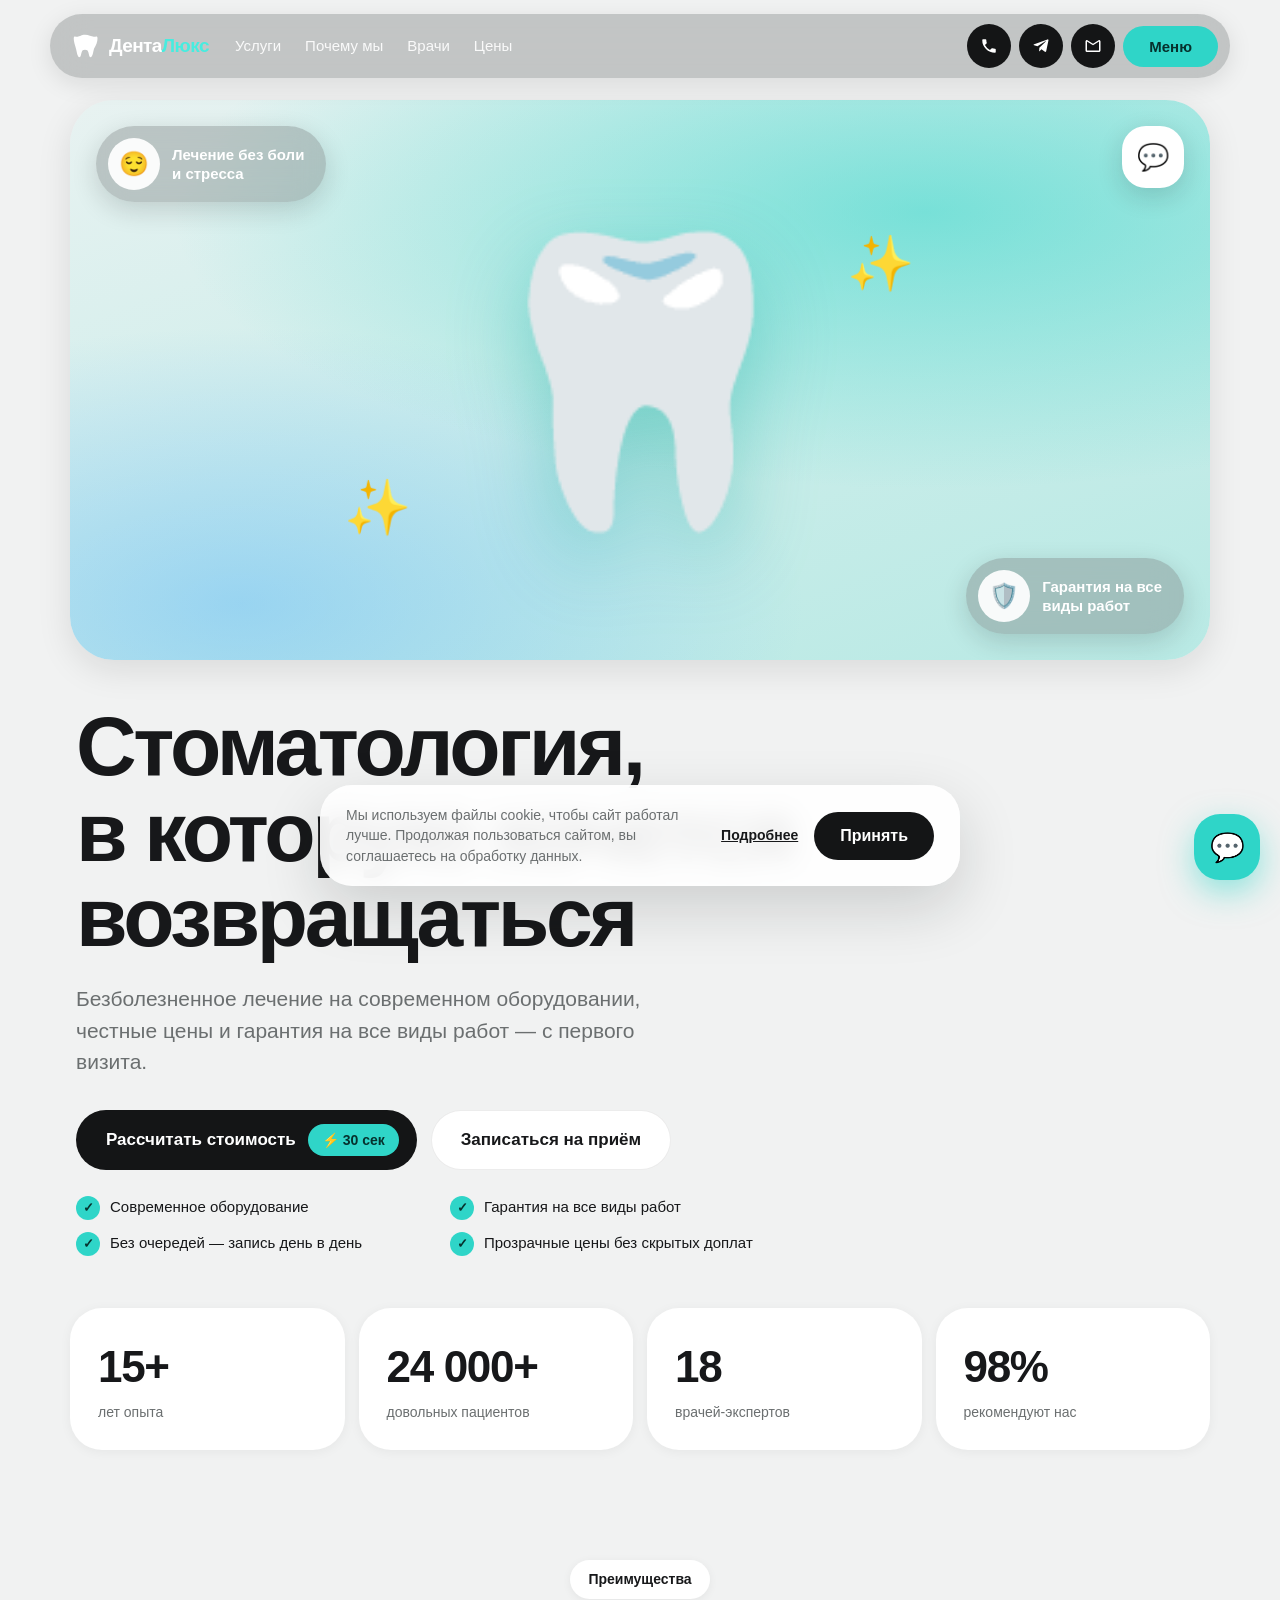
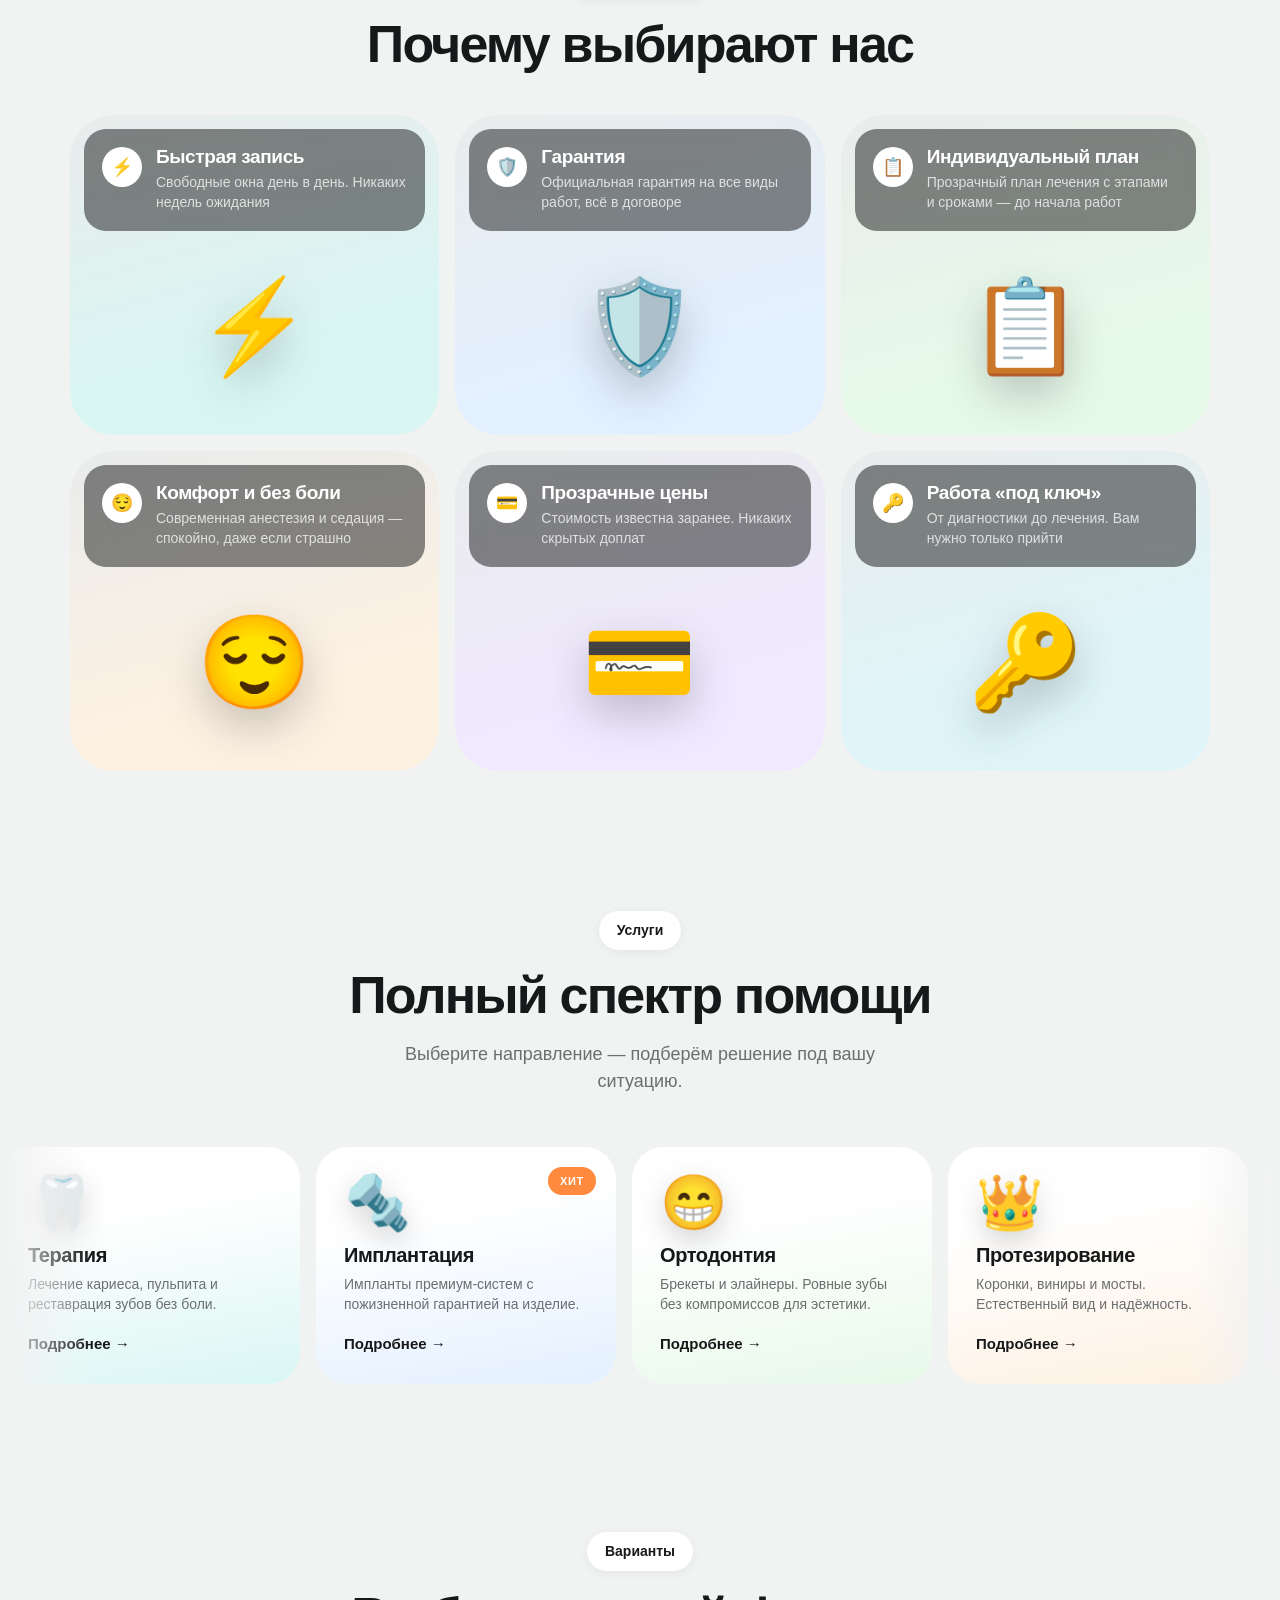
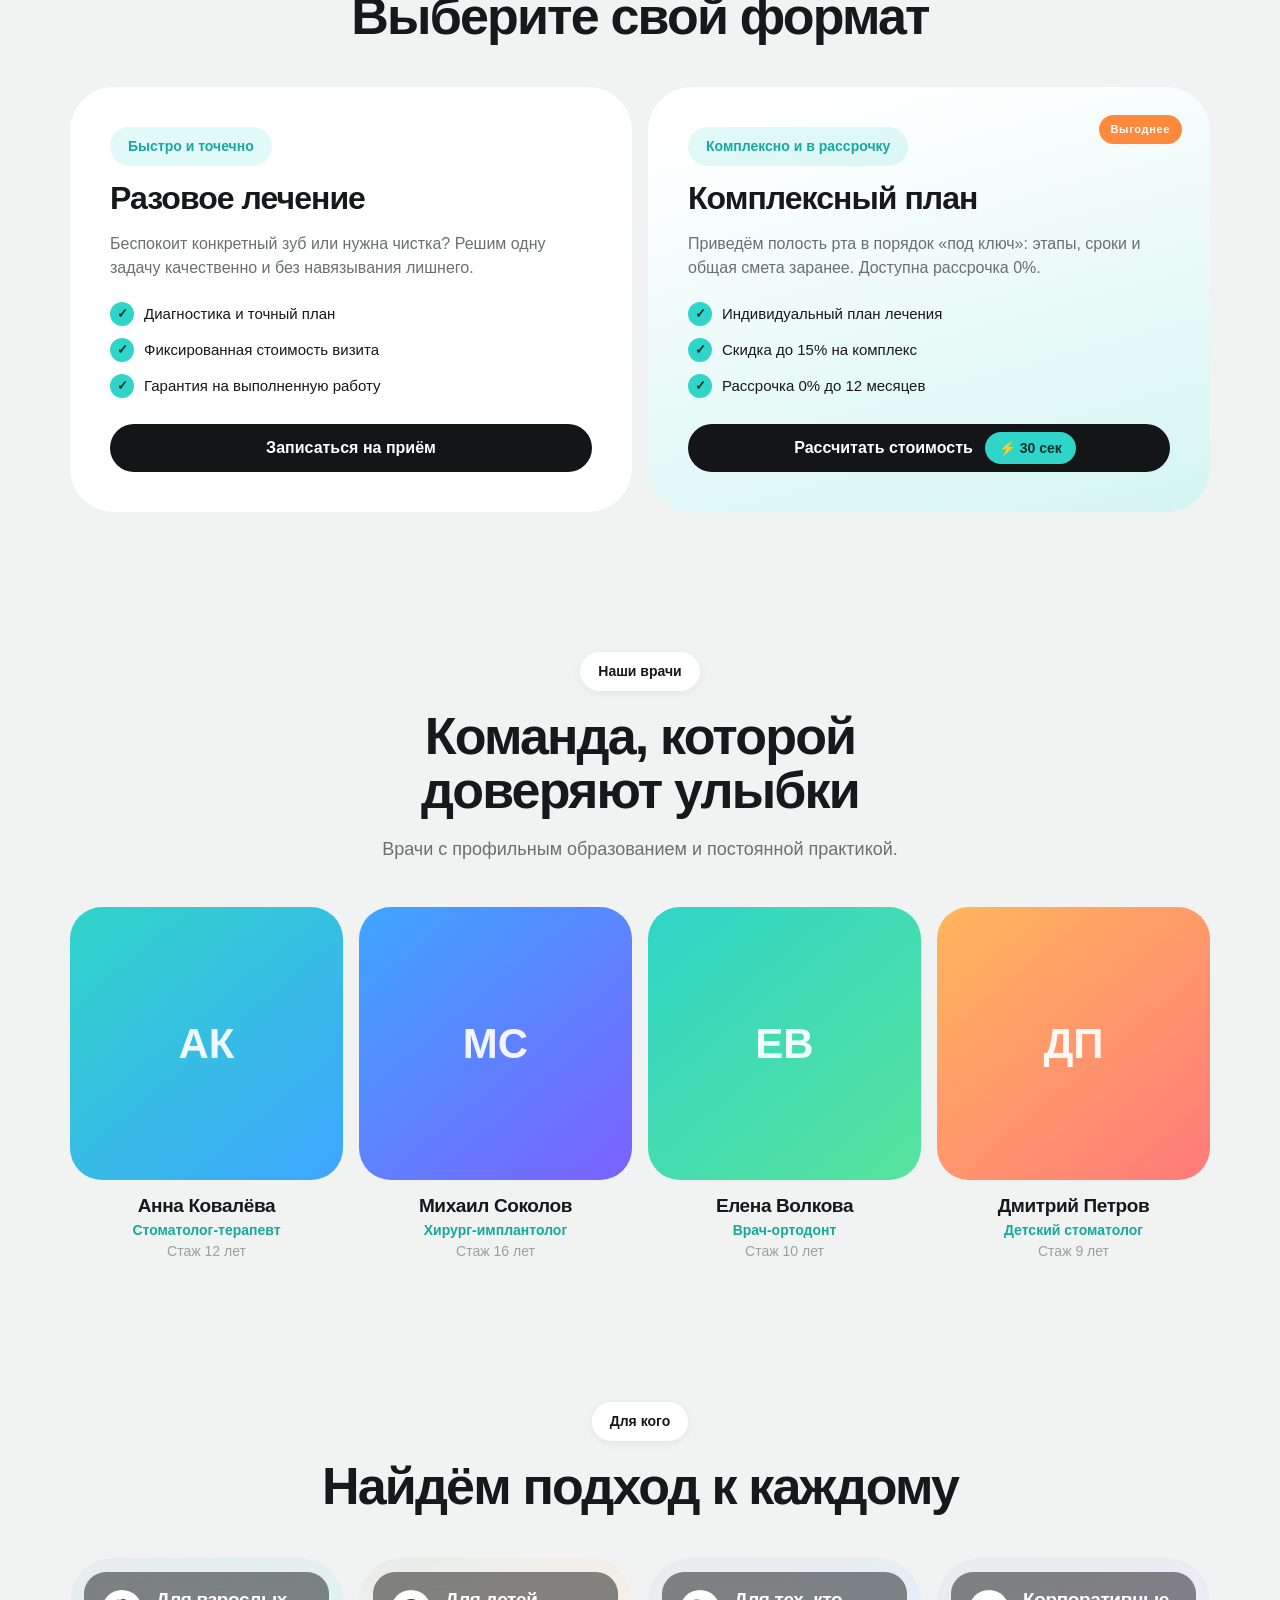
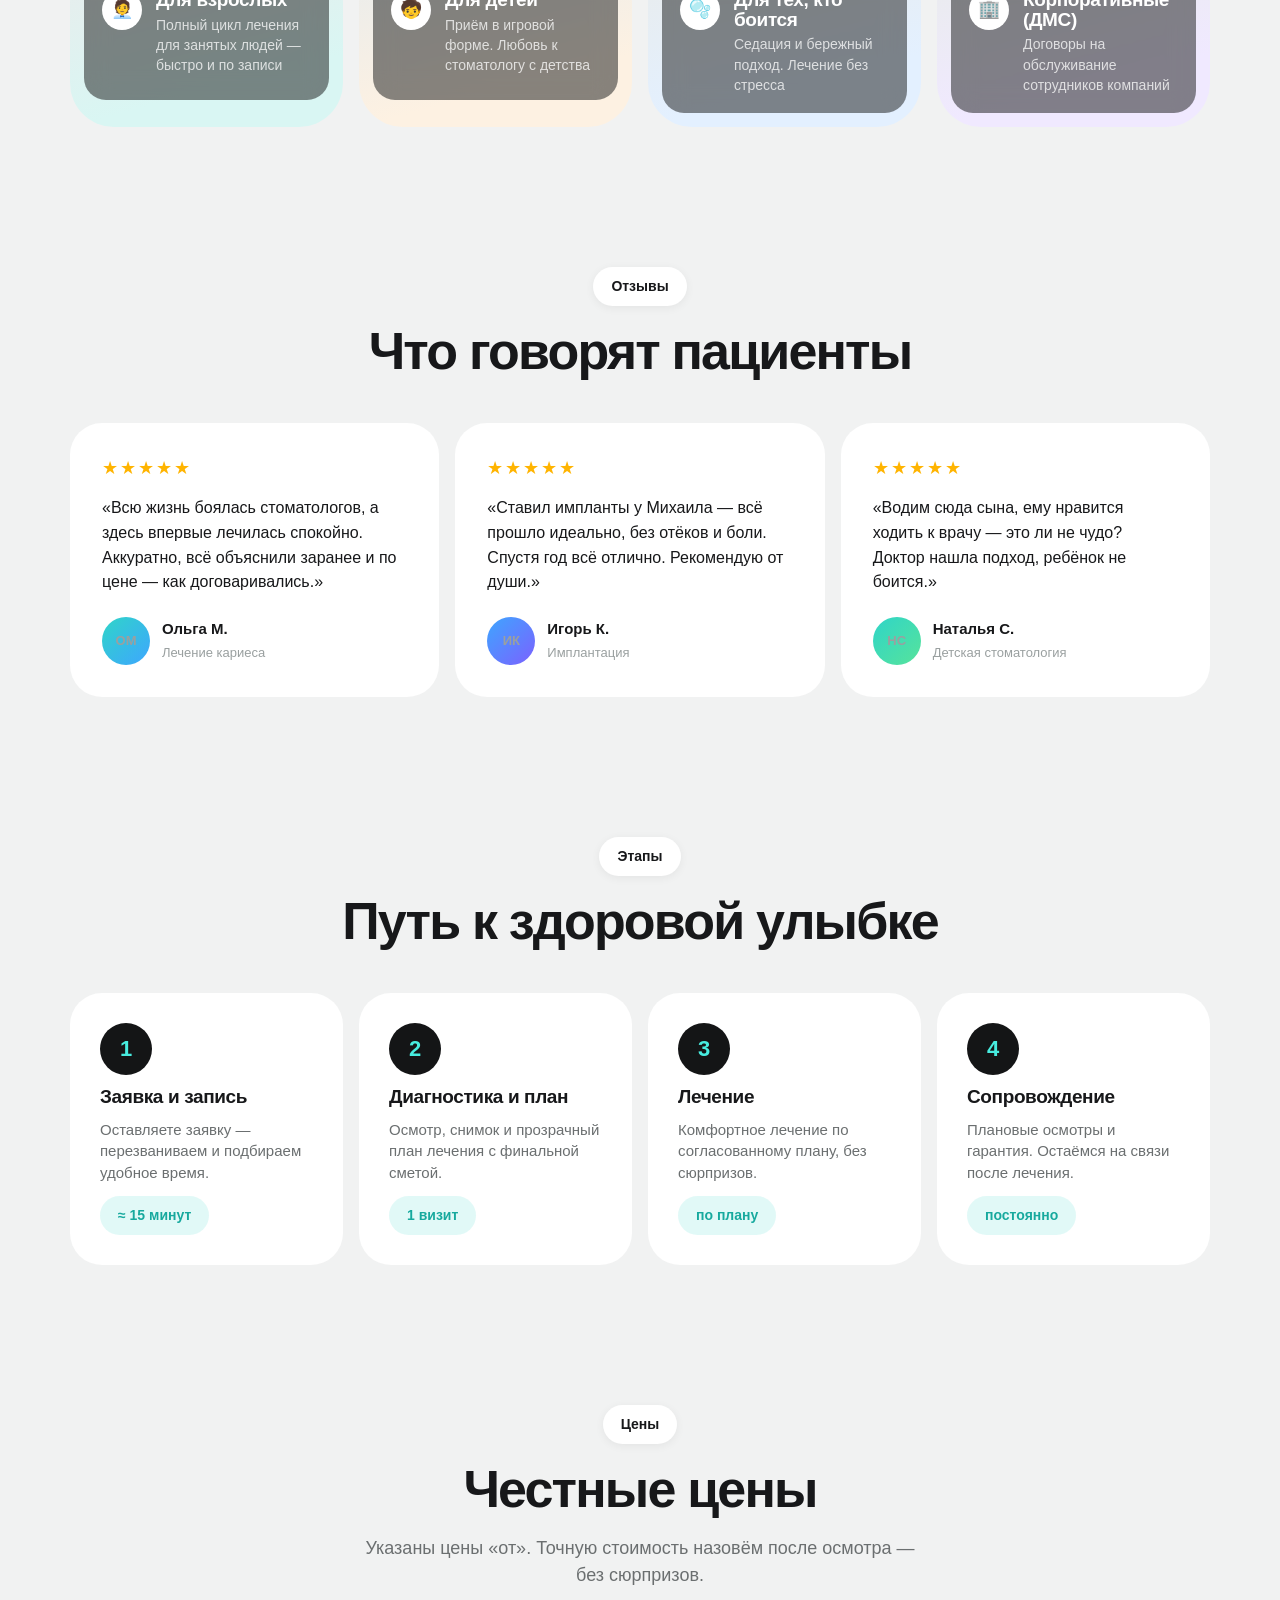
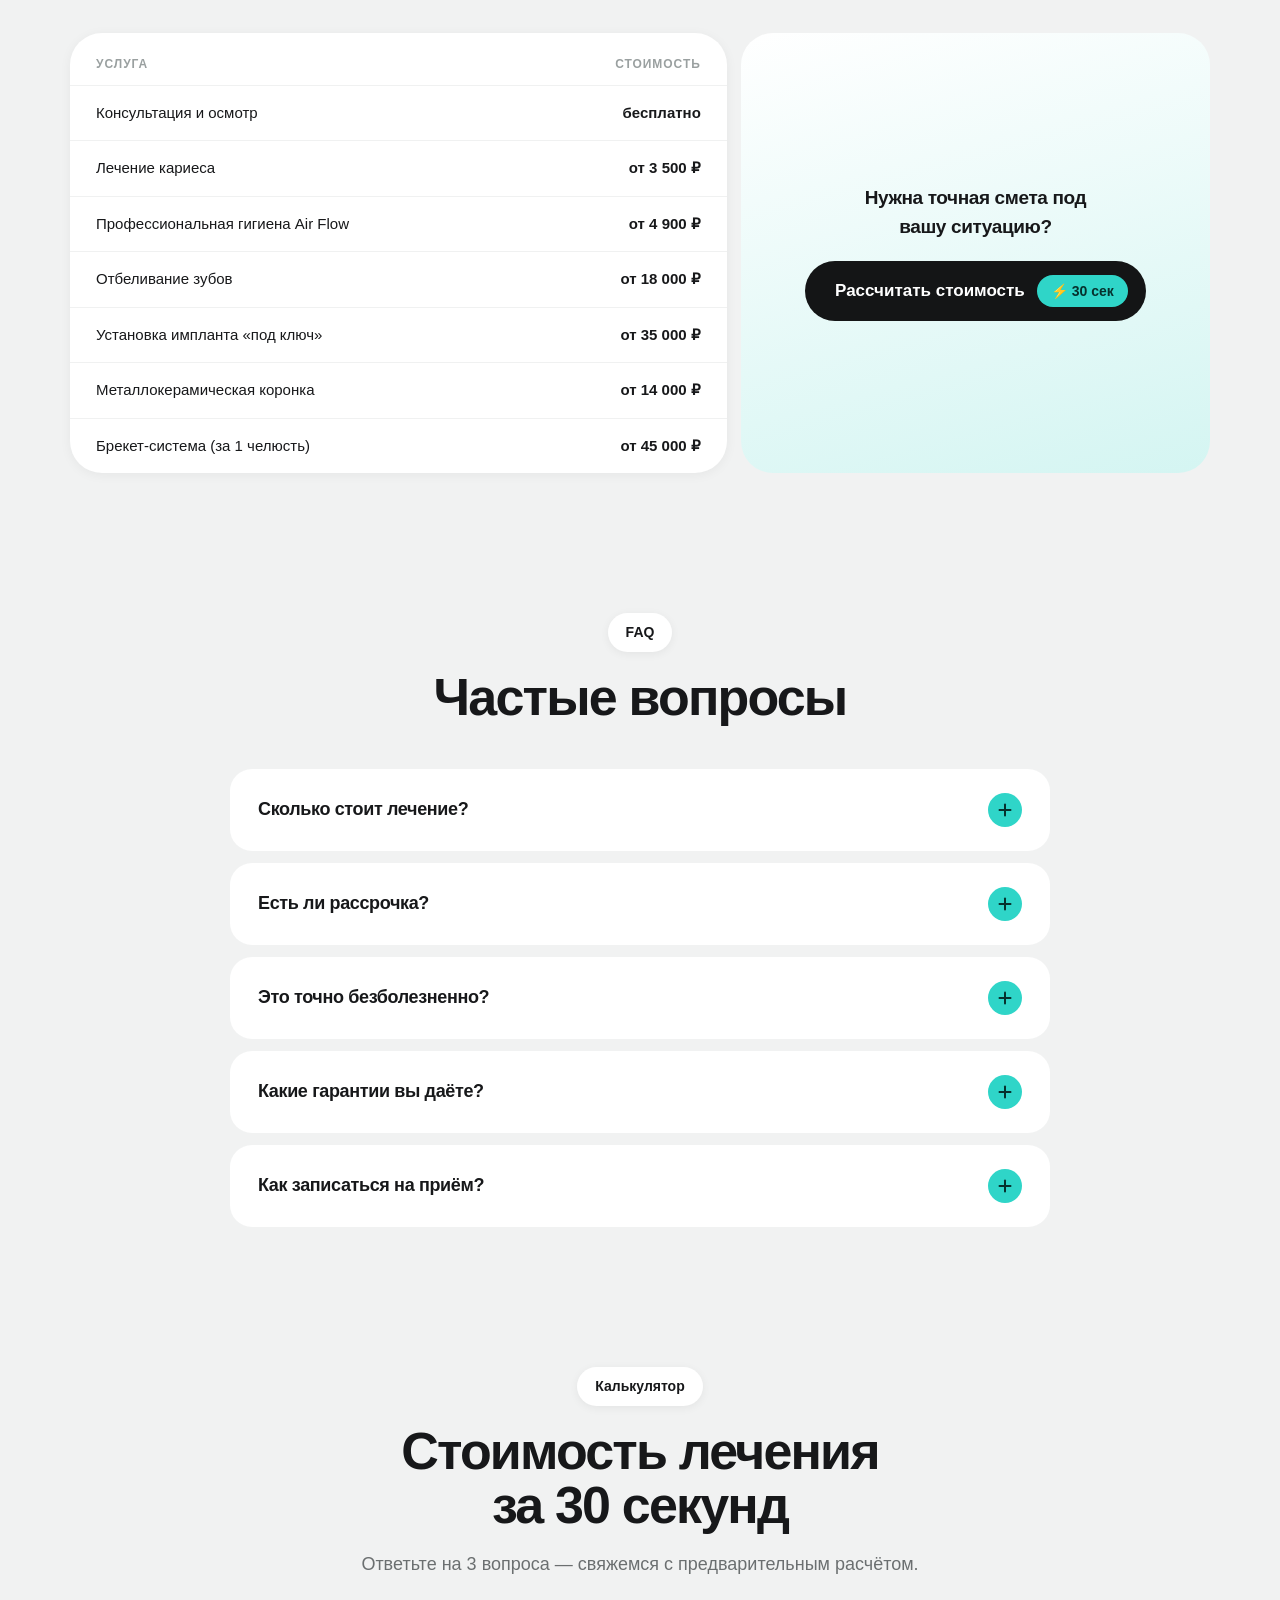
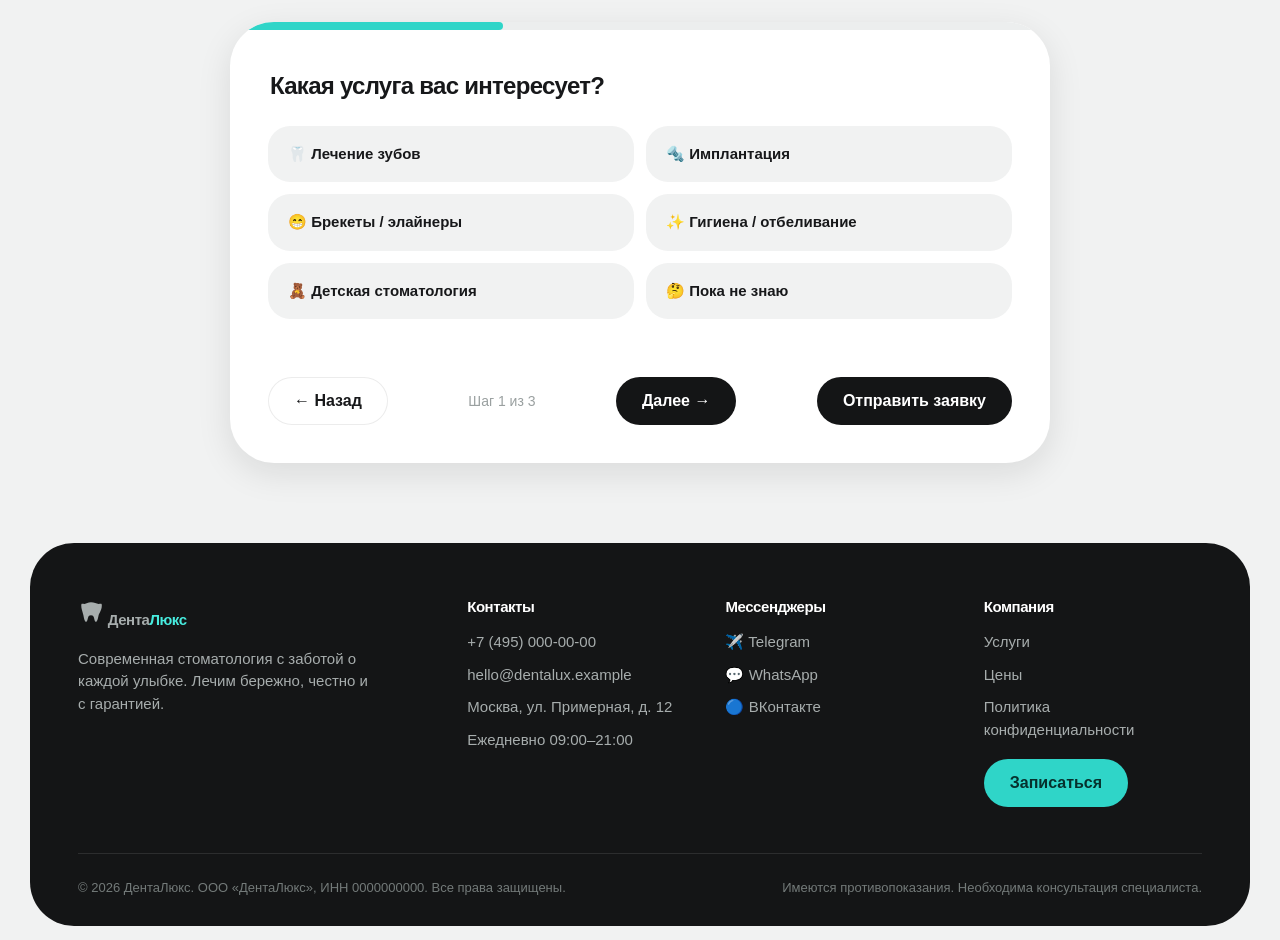
==== commit 325b2f6c: "Рестайлинг под референс giftplaygame.ru По скриншотам референса переработаны компоновка и типографик" ====
--- a/index.html
+++ b/index.html
@@ -14,9 +14,6 @@
   <meta property="og:description" content="Безболезненное лечение, гарантия на все виды работ, запись день в день. Запишитесь на приём онлайн." />
   <meta property="og:locale" content="ru_RU" />
 
-  <link rel="preconnect" href="https://fonts.googleapis.com" />
-  <link rel="preconnect" href="https://fonts.gstatic.com" crossorigin />
-  <link href="https://fonts.googleapis.com/css2?family=Inter:wght@400;500;600;700;800&display=swap" rel="stylesheet" />
   <link rel="stylesheet" href="styles.css" />
 
   <!-- Structured data for SEO -->
@@ -40,19 +37,40 @@
 </head>
 <body>
 
-  <!-- ===================== HEADER ===================== -->
+  <!-- ===================== HEADER (floating capsule) ===================== -->
   <header class="header" id="header">
-    <div class="container header__inner">
+    <div class="header__bar">
       <a href="#hero" class="logo" aria-label="ДентаЛюкс — на главную">
-        <span class="logo__icon" aria-hidden="true">
-          <svg width="26" height="26" viewBox="0 0 24 24" fill="none" xmlns="http://www.w3.org/2000/svg">
-            <path d="M12 3C9 3 8 4.5 6 4.5S3 3.5 3 6c0 3 1 5 1.8 8.2C5.4 16.6 6 21 7.5 21c1.2 0 1.3-2.5 1.9-4.2.4-1.1.9-1.8 2.6-1.8s2.2.7 2.6 1.8c.6 1.7.7 4.2 1.9 4.2 1.5 0 2.1-4.4 2.7-6.8C21 11 22 9 22 6c0-2.5-1-1.5-3-1.5S15 3 12 3Z" fill="currentColor"/>
-          </svg>
-        </span>
-        <span class="logo__text">Дента<span>Люкс</span></span>
+        <svg width="30" height="30" viewBox="0 0 24 24" fill="none" xmlns="http://www.w3.org/2000/svg" aria-hidden="true">
+          <path d="M12 3C9 3 8 4.5 6 4.5S3 3.5 3 6c0 3 1 5 1.8 8.2C5.4 16.6 6 21 7.5 21c1.2 0 1.3-2.5 1.9-4.2.4-1.1.9-1.8 2.6-1.8s2.2.7 2.6 1.8c.6 1.7.7 4.2 1.9 4.2 1.5 0 2.1-4.4 2.7-6.8C21 11 22 9 22 6c0-2.5-1-1.5-3-1.5S15 3 12 3Z" fill="currentColor"/>
+        </svg>
+        <span class="logo__text">Дента<em>Люкс</em></span>
       </a>
 
-      <nav class="nav" aria-label="Основная навигация">
+      <nav class="header__nav" aria-label="Основная навигация">
+        <a href="#services">Услуги</a>
+        <a href="#why">Почему мы</a>
+        <a href="#doctors">Врачи</a>
+        <a href="#pricing">Цены</a>
+      </nav>
+
+      <div class="header__actions">
+        <a href="tel:+74950000000" class="icon-btn" aria-label="Позвонить: +7 (495) 000-00-00">
+          <svg width="18" height="18" viewBox="0 0 24 24" fill="none" aria-hidden="true"><path d="M6.6 10.8a15 15 0 0 0 6.6 6.6l2.2-2.2c.3-.3.7-.4 1-.2 1.2.4 2.4.6 3.6.6.6 0 1 .4 1 1V20c0 .6-.4 1-1 1A17 17 0 0 1 3 4c0-.6.4-1 1-1h3.4c.6 0 1 .4 1 1 0 1.3.2 2.5.6 3.6.1.4 0 .8-.3 1.1L6.6 10.8Z" fill="currentColor"/></svg>
+        </a>
+        <a href="#" class="icon-btn" aria-label="Написать в Telegram">
+          <svg width="18" height="18" viewBox="0 0 24 24" fill="none" aria-hidden="true"><path d="M21.9 4.6 18.9 19c-.2 1-.8 1.2-1.7.8l-4.6-3.4-2.2 2.1c-.3.3-.5.5-.9.5l.3-4.7L18.4 6c.4-.3-.1-.5-.6-.2L7.3 12.4l-4.5-1.4c-1-.3-1-1 .2-1.4L20.6 3.2c.8-.3 1.5.2 1.3 1.4Z" fill="currentColor"/></svg>
+        </a>
+        <a href="mailto:hello@dentalux.example" class="icon-btn" aria-label="Написать на почту">
+          <svg width="18" height="18" viewBox="0 0 24 24" fill="none" aria-hidden="true"><path d="M4 4h16c1.1 0 2 .9 2 2v12c0 1.1-.9 2-2 2H4a2 2 0 0 1-2-2V6c0-1.1.9-2 2-2Zm8 7L4 6v12h16V6l-8 5Zm0-2 8-5H4l8 5Z" fill="currentColor"/></svg>
+        </a>
+        <button class="btn btn--accent header__menu-btn" id="burger" aria-expanded="false" aria-controls="menuOverlay">Меню</button>
+      </div>
+    </div>
+
+    <!-- fullscreen menu overlay -->
+    <div class="menu-overlay" id="menuOverlay" hidden>
+      <nav class="menu-overlay__nav" aria-label="Меню">
         <a href="#services">Услуги</a>
         <a href="#why">Почему мы</a>
         <a href="#doctors">Врачи</a>
@@ -60,49 +78,50 @@
         <a href="#reviews">Отзывы</a>
         <a href="#footer">Контакты</a>
       </nav>
-
-      <div class="header__actions">
-        <a href="tel:+74950000000" class="header__phone" aria-label="Позвонить по телефону">
-          <svg width="18" height="18" viewBox="0 0 24 24" fill="none" aria-hidden="true"><path d="M6.6 10.8a15 15 0 0 0 6.6 6.6l2.2-2.2c.3-.3.7-.4 1-.2 1.2.4 2.4.6 3.6.6.6 0 1 .4 1 1V20c0 .6-.4 1-1 1A17 17 0 0 1 3 4c0-.6.4-1 1-1h3.4c.6 0 1 .4 1 1 0 1.3.2 2.5.6 3.6.1.4 0 .8-.3 1.1L6.6 10.8Z" fill="currentColor"/></svg>
-          <span>+7 (495) 000-00-00</span>
-        </a>
-        <button class="btn btn--primary" data-open-modal>Записаться на приём</button>
-        <button class="burger" id="burger" aria-label="Открыть меню" aria-expanded="false">
-          <span></span><span></span><span></span>
-        </button>
-      </div>
-    </div>
-    <!-- Mobile menu -->
-    <div class="mobile-menu" id="mobileMenu" hidden>
-      <a href="#services">Услуги</a>
-      <a href="#why">Почему мы</a>
-      <a href="#doctors">Врачи</a>
-      <a href="#pricing">Цены</a>
-      <a href="#reviews">Отзывы</a>
-      <a href="#footer">Контакты</a>
-      <a href="tel:+74950000000" class="mobile-menu__phone">+7 (495) 000-00-00</a>
-      <button class="btn btn--primary btn--block" data-open-modal>Записаться на приём</button>
+      <div class="menu-overlay__foot">
+        <a href="tel:+74950000000" class="menu-overlay__phone">+7 (495) 000-00-00</a>
+        <button class="btn btn--dark btn--block" data-open-modal>Записаться на приём</button>
+      </div>
     </div>
   </header>
 
   <main>
     <!-- ===================== HERO ===================== -->
     <section class="hero" id="hero">
-      <div class="container hero__inner">
+      <div class="container">
+        <div class="hero__media reveal" data-reveal>
+          <div class="hero__scene" aria-hidden="true">
+            <span class="hero__tooth">🦷</span>
+            <span class="hero__spark hero__spark--1">✨</span>
+            <span class="hero__spark hero__spark--2">✨</span>
+          </div>
+          <div class="glass-chip hero__chip hero__chip--1">
+            <span class="glass-chip__icon">😌</span>
+            <span>Лечение без боли<br>и стресса</span>
+          </div>
+          <div class="glass-chip hero__chip hero__chip--2">
+            <span class="glass-chip__icon">🛡️</span>
+            <span>Гарантия на все<br>виды работ</span>
+          </div>
+          <button class="hero__chat" data-open-modal aria-label="Открыть форму записи">💬</button>
+        </div>
+
         <div class="hero__content">
-          <span class="badge badge--soft reveal" data-reveal>🦷 Клиника нового поколения</span>
           <h1 class="hero__title">
             <span class="reveal" data-reveal>Стоматология,</span>
             <span class="reveal" data-reveal>в которую хочется</span>
-            <span class="reveal" data-reveal><em>возвращаться</em></span>
+            <span class="reveal" data-reveal>возвращаться</span>
           </h1>
           <p class="hero__subtitle reveal" data-reveal>
             Безболезненное лечение на современном оборудовании, честные цены
-            и гарантия на все виды работ. Заботимся о вашей улыбке — с первого визита.
+            и гарантия на все виды работ — с первого визита.
           </p>
           <div class="hero__cta reveal" data-reveal>
-            <button class="btn btn--primary btn--lg" data-open-modal>Записаться на приём</button>
-            <button class="btn btn--ghost btn--lg" data-open-quiz>Рассчитать стоимость лечения</button>
+            <button class="btn btn--dark btn--xl" data-open-quiz>
+              Рассчитать стоимость
+              <span class="btn__pill">⚡ 30 сек</span>
+            </button>
+            <button class="btn btn--white btn--xl" data-open-modal>Записаться на приём</button>
           </div>
           <ul class="hero__bullets reveal" data-reveal>
             <li><span class="check" aria-hidden="true">✓</span> Современное оборудование</li>
@@ -112,33 +131,22 @@
           </ul>
         </div>
 
-        <div class="hero__visual reveal" data-reveal>
-          <div class="hero__card">
-            <div class="hero__card-glow" aria-hidden="true"></div>
-            <div class="hero__stat">
-              <div class="stat">
-                <span class="stat__num" data-count="15" data-suffix="+">0</span>
-                <span class="stat__label">лет опыта</span>
-              </div>
-              <div class="stat">
-                <span class="stat__num" data-count="24000" data-suffix="+">0</span>
-                <span class="stat__label">довольных пациентов</span>
-              </div>
-              <div class="stat">
-                <span class="stat__num" data-count="18">0</span>
-                <span class="stat__label">врачей-экспертов</span>
-              </div>
-              <div class="stat">
-                <span class="stat__num" data-count="98" data-suffix="%">0</span>
-                <span class="stat__label">рекомендуют нас</span>
-              </div>
-            </div>
-            <div class="hero__card-foot">
-              <div class="avatars" aria-hidden="true">
-                <span style="--i:0">АК</span><span style="--i:1">МС</span><span style="--i:2">ЕВ</span><span style="--i:3">+</span>
-              </div>
-              <p>Средняя оценка <strong>4.9 / 5.0</strong> по 2 300+ отзывам</p>
-            </div>
+        <div class="stats reveal" data-reveal>
+          <div class="stat">
+            <span class="stat__num" data-count="15" data-suffix="+">0</span>
+            <span class="stat__label">лет опыта</span>
+          </div>
+          <div class="stat">
+            <span class="stat__num" data-count="24000" data-suffix="+">0</span>
+            <span class="stat__label">довольных пациентов</span>
+          </div>
+          <div class="stat">
+            <span class="stat__num" data-count="18">0</span>
+            <span class="stat__label">врачей-экспертов</span>
+          </div>
+          <div class="stat">
+            <span class="stat__num" data-count="98" data-suffix="%">0</span>
+            <span class="stat__label">рекомендуют нас</span>
           </div>
         </div>
       </div>
@@ -148,98 +156,108 @@
     <section class="section" id="why">
       <div class="container">
         <div class="section__head reveal" data-reveal>
-          <span class="eyebrow">Почему мы</span>
-          <h2 class="section__title">Причин доверить нам улыбку — больше, чем вы думаете</h2>
-          <p class="section__lead">Мы объединили опытных врачей, современные технологии и честный подход к каждому пациенту.</p>
+          <span class="chip">Преимущества</span>
+          <h2 class="section__title">Почему выбирают нас</h2>
         </div>
         <div class="grid grid--3">
-          <article class="card card--why reveal" data-reveal>
-            <span class="card__icon">⚡</span>
-            <h3>Быстрая запись</h3>
-            <p>Свободные окна день в день. Никаких недель ожидания — примем, когда удобно вам.</p>
-          </article>
-          <article class="card card--why reveal" data-reveal>
-            <span class="card__icon">🛡️</span>
-            <h3>Гарантия</h3>
-            <p>Официальная гарантия на все виды работ. Всё зафиксировано в договоре.</p>
-          </article>
-          <article class="card card--why reveal" data-reveal>
-            <span class="card__icon">📋</span>
-            <h3>Индивидуальный план</h3>
-            <p>Составим прозрачный план лечения с этапами и сроками ещё до начала работ.</p>
-          </article>
-          <article class="card card--why reveal" data-reveal>
-            <span class="card__icon">😌</span>
-            <h3>Комфорт и без боли</h3>
-            <p>Современная анестезия и седация. Лечение проходит спокойно, даже если вы боитесь.</p>
-          </article>
-          <article class="card card--why reveal" data-reveal>
-            <span class="card__icon">💳</span>
-            <h3>Прозрачные цены</h3>
-            <p>Стоимость известна заранее. Никаких скрытых доплат «по ходу дела».</p>
-          </article>
-          <article class="card card--why reveal" data-reveal>
-            <span class="card__icon">🔑</span>
-            <h3>Работа «под ключ»</h3>
-            <p>От диагностики до финальной установки — всё в одной клинике и одной команде.</p>
+          <article class="gcard reveal" data-reveal style="--tint:#d9f6f3">
+            <div class="gcard__caption">
+              <span class="gcard__dot" aria-hidden="true">⚡</span>
+              <div><h3>Быстрая запись</h3><p>Свободные окна день в день. Никаких недель ожидания</p></div>
+            </div>
+            <span class="gcard__art" aria-hidden="true">⚡</span>
+          </article>
+          <article class="gcard reveal" data-reveal style="--tint:#e3f0ff">
+            <div class="gcard__caption">
+              <span class="gcard__dot" aria-hidden="true">🛡️</span>
+              <div><h3>Гарантия</h3><p>Официальная гарантия на все виды работ, всё в договоре</p></div>
+            </div>
+            <span class="gcard__art" aria-hidden="true">🛡️</span>
+          </article>
+          <article class="gcard reveal" data-reveal style="--tint:#e7f9e9">
+            <div class="gcard__caption">
+              <span class="gcard__dot" aria-hidden="true">📋</span>
+              <div><h3>Индивидуальный план</h3><p>Прозрачный план лечения с этапами и сроками — до начала работ</p></div>
+            </div>
+            <span class="gcard__art" aria-hidden="true">📋</span>
+          </article>
+          <article class="gcard reveal" data-reveal style="--tint:#fdf1e2">
+            <div class="gcard__caption">
+              <span class="gcard__dot" aria-hidden="true">😌</span>
+              <div><h3>Комфорт и без боли</h3><p>Современная анестезия и седация — спокойно, даже если страшно</p></div>
+            </div>
+            <span class="gcard__art" aria-hidden="true">😌</span>
+          </article>
+          <article class="gcard reveal" data-reveal style="--tint:#f0e9ff">
+            <div class="gcard__caption">
+              <span class="gcard__dot" aria-hidden="true">💳</span>
+              <div><h3>Прозрачные цены</h3><p>Стоимость известна заранее. Никаких скрытых доплат</p></div>
+            </div>
+            <span class="gcard__art" aria-hidden="true">💳</span>
+          </article>
+          <article class="gcard reveal" data-reveal style="--tint:#dff5f9">
+            <div class="gcard__caption">
+              <span class="gcard__dot" aria-hidden="true">🔑</span>
+              <div><h3>Работа «под ключ»</h3><p>От диагностики до лечения. Вам нужно только прийти</p></div>
+            </div>
+            <span class="gcard__art" aria-hidden="true">🔑</span>
           </article>
         </div>
       </div>
     </section>
 
     <!-- ===================== SERVICES (marquee) ===================== -->
-    <section class="section section--tint" id="services">
-      <div class="container">
-        <div class="section__head reveal" data-reveal>
-          <span class="eyebrow">Услуги</span>
-          <h2 class="section__title">Полный спектр стоматологической помощи</h2>
-          <p class="section__lead">Выберите направление — расскажем подробнее и подберём решение под вашу ситуацию.</p>
+    <section class="section" id="services">
+      <div class="container">
+        <div class="section__head reveal" data-reveal>
+          <span class="chip">Услуги</span>
+          <h2 class="section__title">Полный спектр помощи</h2>
+          <p class="section__lead">Выберите направление — подберём решение под вашу ситуацию.</p>
         </div>
       </div>
 
       <div class="marquee" aria-label="Список услуг">
         <div class="marquee__track">
-          <!-- track content is duplicated in JS for seamless loop -->
-          <article class="service-card">
-            <span class="service-card__icon">🦷</span>
+          <article class="service-card" style="--tint:#d9f6f3">
+            <span class="service-card__icon" aria-hidden="true">🦷</span>
             <h3>Терапия</h3>
             <p>Лечение кариеса, пульпита и реставрация зубов без боли.</p>
             <a href="#quiz" data-open-quiz class="link-arrow">Подробнее →</a>
           </article>
-          <article class="service-card">
+          <article class="service-card" style="--tint:#e3f0ff">
             <span class="badge badge--hit">ХИТ</span>
-            <span class="service-card__icon">🔩</span>
+            <span class="service-card__icon" aria-hidden="true">🔩</span>
             <h3>Имплантация</h3>
             <p>Импланты премиум-систем с пожизненной гарантией на изделие.</p>
             <a href="#quiz" data-open-quiz class="link-arrow">Подробнее →</a>
           </article>
-          <article class="service-card">
-            <span class="service-card__icon">😁</span>
+          <article class="service-card" style="--tint:#e7f9e9">
+            <span class="service-card__icon" aria-hidden="true">😁</span>
             <h3>Ортодонтия</h3>
             <p>Брекеты и элайнеры. Ровные зубы без компромиссов для эстетики.</p>
             <a href="#quiz" data-open-quiz class="link-arrow">Подробнее →</a>
           </article>
-          <article class="service-card">
-            <span class="service-card__icon">👑</span>
+          <article class="service-card" style="--tint:#fdf1e2">
+            <span class="service-card__icon" aria-hidden="true">👑</span>
             <h3>Протезирование</h3>
             <p>Коронки, виниры и мосты. Естественный вид и надёжность.</p>
             <a href="#quiz" data-open-quiz class="link-arrow">Подробнее →</a>
           </article>
-          <article class="service-card">
-            <span class="service-card__icon">🔪</span>
+          <article class="service-card" style="--tint:#f0e9ff">
+            <span class="service-card__icon" aria-hidden="true">🔪</span>
             <h3>Хирургия</h3>
             <p>Аккуратное удаление и костная пластика опытными хирургами.</p>
             <a href="#quiz" data-open-quiz class="link-arrow">Подробнее →</a>
           </article>
-          <article class="service-card">
+          <article class="service-card" style="--tint:#dff5f9">
             <span class="badge badge--hit">ХИТ</span>
-            <span class="service-card__icon">✨</span>
+            <span class="service-card__icon" aria-hidden="true">✨</span>
             <h3>Гигиена и отбеливание</h3>
             <p>Профчистка Air Flow и отбеливание до 8 тонов за визит.</p>
             <a href="#quiz" data-open-quiz class="link-arrow">Подробнее →</a>
           </article>
-          <article class="service-card">
-            <span class="service-card__icon">🧸</span>
+          <article class="service-card" style="--tint:#ffeef0">
+            <span class="service-card__icon" aria-hidden="true">🧸</span>
             <h3>Детская стоматология</h3>
             <p>Бережно и в игровой форме. Дети уходят с улыбкой, а не в слезах.</p>
             <a href="#quiz" data-open-quiz class="link-arrow">Подробнее →</a>
@@ -252,49 +270,45 @@
     <section class="section" id="paths">
       <div class="container">
         <div class="section__head reveal" data-reveal>
-          <span class="eyebrow">Варианты решений</span>
-          <h2 class="section__title">Выберите формат, который подходит именно вам</h2>
+          <span class="chip">Варианты</span>
+          <h2 class="section__title">Выберите свой формат</h2>
         </div>
         <div class="grid grid--2">
           <article class="path-card reveal" data-reveal>
-            <div class="path-card__head">
-              <span class="path-card__tag">Быстро и точечно</span>
-              <h3>Разовое лечение</h3>
-            </div>
+            <span class="chip chip--soft">Быстро и точечно</span>
+            <h3>Разовое лечение</h3>
             <p>Беспокоит конкретный зуб или нужна чистка? Решим одну задачу качественно и без навязывания лишнего.</p>
             <ul class="path-card__list">
               <li><span class="check">✓</span> Диагностика и точный план</li>
               <li><span class="check">✓</span> Фиксированная стоимость визита</li>
               <li><span class="check">✓</span> Гарантия на выполненную работу</li>
             </ul>
-            <button class="btn btn--primary btn--block" data-open-modal>Записаться на приём</button>
+            <button class="btn btn--dark btn--block" data-open-modal>Записаться на приём</button>
           </article>
 
           <article class="path-card path-card--accent reveal" data-reveal>
             <span class="badge badge--hit path-card__badge">Выгоднее</span>
-            <div class="path-card__head">
-              <span class="path-card__tag">Комплексно и в рассрочку</span>
-              <h3>Комплексный план</h3>
-            </div>
+            <span class="chip chip--soft">Комплексно и в рассрочку</span>
+            <h3>Комплексный план</h3>
             <p>Приведём полость рта в порядок «под ключ»: этапы, сроки и общая смета заранее. Доступна рассрочка 0%.</p>
             <ul class="path-card__list">
               <li><span class="check">✓</span> Индивидуальный план лечения</li>
               <li><span class="check">✓</span> Скидка до 15% на комплекс</li>
               <li><span class="check">✓</span> Рассрочка 0% до 12 месяцев</li>
             </ul>
-            <button class="btn btn--primary btn--block" data-open-quiz>Рассчитать стоимость</button>
+            <button class="btn btn--dark btn--block" data-open-quiz>Рассчитать стоимость <span class="btn__pill">⚡ 30 сек</span></button>
           </article>
         </div>
       </div>
     </section>
 
     <!-- ===================== DOCTORS ===================== -->
-    <section class="section section--tint" id="doctors">
-      <div class="container">
-        <div class="section__head reveal" data-reveal>
-          <span class="eyebrow">Наши врачи</span>
+    <section class="section" id="doctors">
+      <div class="container">
+        <div class="section__head reveal" data-reveal>
+          <span class="chip">Наши врачи</span>
           <h2 class="section__title">Команда, которой доверяют улыбки</h2>
-          <p class="section__lead">Врачи с профильным образованием и постоянной практикой. Регулярно повышают квалификацию.</p>
+          <p class="section__lead">Врачи с профильным образованием и постоянной практикой.</p>
         </div>
         <div class="grid grid--4">
           <article class="doctor reveal" data-reveal>
@@ -329,40 +343,44 @@
     <section class="section" id="forwhom">
       <div class="container">
         <div class="section__head reveal" data-reveal>
-          <span class="eyebrow">Для кого мы</span>
-          <h2 class="section__title">Найдём подход к каждому пациенту</h2>
+          <span class="chip">Для кого</span>
+          <h2 class="section__title">Найдём подход к каждому</h2>
         </div>
         <div class="grid grid--4">
-          <article class="usecase card reveal" data-reveal>
-            <span class="card__icon">🧑‍💼</span>
-            <h3>Для взрослых</h3>
-            <p>Полный цикл лечения и профилактики для занятых людей — быстро и по записи.</p>
-          </article>
-          <article class="usecase card reveal" data-reveal>
-            <span class="card__icon">🧒</span>
-            <h3>Для детей</h3>
-            <p>Отдельный детский приём в игровой форме. Формируем любовь к стоматологу с детства.</p>
-          </article>
-          <article class="usecase card reveal" data-reveal>
-            <span class="card__icon">🫧</span>
-            <h3>Для тех, кто боится</h3>
-            <p>Седация и максимально бережный подход. Лечение без стресса и боли.</p>
-          </article>
-          <article class="usecase card reveal" data-reveal>
-            <span class="card__icon">🏢</span>
-            <h3>Корпоративные программы</h3>
-            <p>Работаем по ДМС и заключаем договоры на обслуживание сотрудников компаний.</p>
+          <article class="gcard gcard--mini reveal" data-reveal style="--tint:#d9f6f3">
+            <div class="gcard__caption">
+              <span class="gcard__dot" aria-hidden="true">🧑‍💼</span>
+              <div><h3>Для взрослых</h3><p>Полный цикл лечения для занятых людей — быстро и по записи</p></div>
+            </div>
+          </article>
+          <article class="gcard gcard--mini reveal" data-reveal style="--tint:#fdf1e2">
+            <div class="gcard__caption">
+              <span class="gcard__dot" aria-hidden="true">🧒</span>
+              <div><h3>Для детей</h3><p>Приём в игровой форме. Любовь к стоматологу с детства</p></div>
+            </div>
+          </article>
+          <article class="gcard gcard--mini reveal" data-reveal style="--tint:#e3f0ff">
+            <div class="gcard__caption">
+              <span class="gcard__dot" aria-hidden="true">🫧</span>
+              <div><h3>Для тех, кто боится</h3><p>Седация и бережный подход. Лечение без стресса</p></div>
+            </div>
+          </article>
+          <article class="gcard gcard--mini reveal" data-reveal style="--tint:#f0e9ff">
+            <div class="gcard__caption">
+              <span class="gcard__dot" aria-hidden="true">🏢</span>
+              <div><h3>Корпоративные (ДМС)</h3><p>Договоры на обслуживание сотрудников компаний</p></div>
+            </div>
           </article>
         </div>
       </div>
     </section>
 
     <!-- ===================== REVIEWS ===================== -->
-    <section class="section section--tint" id="reviews">
-      <div class="container">
-        <div class="section__head reveal" data-reveal>
-          <span class="eyebrow">Отзывы</span>
-          <h2 class="section__title">Что говорят наши пациенты</h2>
+    <section class="section" id="reviews">
+      <div class="container">
+        <div class="section__head reveal" data-reveal>
+          <span class="chip">Отзывы</span>
+          <h2 class="section__title">Что говорят пациенты</h2>
         </div>
         <div class="grid grid--3">
           <article class="review reveal" data-reveal>
@@ -397,44 +415,44 @@
     <section class="section" id="process">
       <div class="container">
         <div class="section__head reveal" data-reveal>
-          <span class="eyebrow">Как мы работаем</span>
-          <h2 class="section__title">Понятный путь от заявки до здоровой улыбки</h2>
+          <span class="chip">Этапы</span>
+          <h2 class="section__title">Путь к здоровой улыбке</h2>
         </div>
         <div class="steps">
           <article class="step reveal" data-reveal>
             <span class="step__num">1</span>
             <h3>Заявка и запись</h3>
-            <p>Оставляете заявку — перезваниваем в течение 15 минут и подбираем удобное время.</p>
-            <span class="step__time">≈ 15 минут</span>
+            <p>Оставляете заявку — перезваниваем и подбираем удобное время.</p>
+            <span class="chip chip--soft">≈ 15 минут</span>
           </article>
           <article class="step reveal" data-reveal>
             <span class="step__num">2</span>
             <h3>Диагностика и план</h3>
-            <p>Осмотр, снимок и прозрачный план лечения с этапами, сроками и финальной сметой.</p>
-            <span class="step__time">1 визит</span>
+            <p>Осмотр, снимок и прозрачный план лечения с финальной сметой.</p>
+            <span class="chip chip--soft">1 визит</span>
           </article>
           <article class="step reveal" data-reveal>
             <span class="step__num">3</span>
             <h3>Лечение</h3>
-            <p>Комфортное лечение по согласованному плану. Держим вас в курсе на каждом этапе.</p>
-            <span class="step__time">по плану</span>
+            <p>Комфортное лечение по согласованному плану, без сюрпризов.</p>
+            <span class="chip chip--soft">по плану</span>
           </article>
           <article class="step reveal" data-reveal>
             <span class="step__num">4</span>
-            <h3>Гарантийное сопровождение</h3>
-            <p>Плановые осмотры и гарантия на работы. Остаёмся на связи и после лечения.</p>
-            <span class="step__time">постоянно</span>
+            <h3>Сопровождение</h3>
+            <p>Плановые осмотры и гарантия. Остаёмся на связи после лечения.</p>
+            <span class="chip chip--soft">постоянно</span>
           </article>
         </div>
       </div>
     </section>
 
     <!-- ===================== PRICING ===================== -->
-    <section class="section section--tint" id="pricing">
-      <div class="container">
-        <div class="section__head reveal" data-reveal>
-          <span class="eyebrow">Цены</span>
-          <h2 class="section__title">Честные цены на популярные услуги</h2>
+    <section class="section" id="pricing">
+      <div class="container">
+        <div class="section__head reveal" data-reveal>
+          <span class="chip">Цены</span>
+          <h2 class="section__title">Честные цены</h2>
           <p class="section__lead">Указаны цены «от». Точную стоимость назовём после осмотра — без сюрпризов.</p>
         </div>
         <div class="pricing reveal" data-reveal>
@@ -454,7 +472,7 @@
           </table>
           <div class="pricing__cta">
             <p>Нужна точная смета под вашу ситуацию?</p>
-            <button class="btn btn--primary btn--lg" data-open-quiz>Рассчитать стоимость лечения</button>
+            <button class="btn btn--dark btn--xl" data-open-quiz>Рассчитать стоимость <span class="btn__pill">⚡ 30 сек</span></button>
           </div>
         </div>
       </div>
@@ -464,8 +482,8 @@
     <section class="section" id="faq">
       <div class="container container--narrow">
         <div class="section__head reveal" data-reveal>
-          <span class="eyebrow">Вопросы и ответы</span>
-          <h2 class="section__title">Отвечаем на частые вопросы</h2>
+          <span class="chip">FAQ</span>
+          <h2 class="section__title">Частые вопросы</h2>
         </div>
         <div class="faq">
           <div class="faq__item reveal" data-reveal>
@@ -503,17 +521,16 @@
     </section>
 
     <!-- ===================== QUIZ / CALCULATOR ===================== -->
-    <section class="section section--cta" id="quiz">
+    <section class="section" id="quiz">
       <div class="container container--narrow">
         <div class="section__head reveal" data-reveal>
-          <span class="eyebrow">Калькулятор</span>
-          <h2 class="section__title">Рассчитайте стоимость лечения за 30 секунд</h2>
-          <p class="section__lead">Ответьте на 3 вопроса — и мы свяжемся с предварительным расчётом и удобным временем визита.</p>
+          <span class="chip">Калькулятор</span>
+          <h2 class="section__title">Стоимость лечения за 30 секунд</h2>
+          <p class="section__lead">Ответьте на 3 вопроса — свяжемся с предварительным расчётом.</p>
         </div>
         <div class="quiz reveal" data-reveal id="quizWidget">
           <div class="quiz__progress"><span class="quiz__progress-bar" id="quizBar"></span></div>
           <form class="quiz__form" id="quizForm" novalidate>
-            <!-- steps injected/handled by JS -->
             <div class="quiz__viewport">
               <!-- Step 1 -->
               <fieldset class="quiz__step is-active" data-step="1">
@@ -568,15 +585,15 @@
                 <div class="quiz__success-icon" aria-hidden="true">✓</div>
                 <h3>Заявка отправлена!</h3>
                 <p>Спасибо! Мы свяжемся с вами в течение 15 минут в рабочее время и назовём предварительную стоимость.</p>
-                <button type="button" class="btn btn--ghost" data-quiz-restart>Отправить ещё одну заявку</button>
+                <button type="button" class="btn btn--white" data-quiz-restart>Отправить ещё одну заявку</button>
               </div>
             </div>
 
             <div class="quiz__nav" id="quizNav">
-              <button type="button" class="btn btn--ghost" id="quizBack" hidden>← Назад</button>
+              <button type="button" class="btn btn--white" id="quizBack" hidden>← Назад</button>
               <span class="quiz__counter" id="quizCounter">Шаг 1 из 3</span>
-              <button type="button" class="btn btn--primary" id="quizNext">Далее →</button>
-              <button type="submit" class="btn btn--primary" id="quizSubmit" hidden>Отправить заявку</button>
+              <button type="button" class="btn btn--dark" id="quizNext">Далее →</button>
+              <button type="submit" class="btn btn--dark" id="quizSubmit" hidden>Отправить заявку</button>
             </div>
           </form>
         </div>
@@ -586,40 +603,40 @@
 
   <!-- ===================== FOOTER ===================== -->
   <footer class="footer" id="footer">
-    <div class="container footer__inner">
-      <div class="footer__col footer__brand">
-        <a href="#hero" class="logo logo--light">
-          <span class="logo__icon" aria-hidden="true">
-            <svg width="24" height="24" viewBox="0 0 24 24" fill="none"><path d="M12 3C9 3 8 4.5 6 4.5S3 3.5 3 6c0 3 1 5 1.8 8.2C5.4 16.6 6 21 7.5 21c1.2 0 1.3-2.5 1.9-4.2.4-1.1.9-1.8 2.6-1.8s2.2.7 2.6 1.8c.6 1.7.7 4.2 1.9 4.2 1.5 0 2.1-4.4 2.7-6.8C21 11 22 9 22 6c0-2.5-1-1.5-3-1.5S15 3 12 3Z" fill="currentColor"/></svg>
-          </span>
-          <span class="logo__text">Дента<span>Люкс</span></span>
-        </a>
-        <p>Современная стоматология с заботой о каждой улыбке. Лечим бережно, честно и с гарантией.</p>
-      </div>
-      <div class="footer__col">
-        <h4>Контакты</h4>
-        <a href="tel:+74950000000">+7 (495) 000-00-00</a>
-        <a href="mailto:hello@dentalux.example">hello@dentalux.example</a>
-        <p>Москва, ул. Примерная, д. 12</p>
-        <p>Ежедневно 09:00–21:00</p>
-      </div>
-      <div class="footer__col">
-        <h4>Мессенджеры</h4>
-        <a href="#" aria-label="Telegram">✈️ Telegram</a>
-        <a href="#" aria-label="WhatsApp">💬 WhatsApp</a>
-        <a href="#" aria-label="ВКонтакте">🔵 ВКонтакте</a>
-      </div>
-      <div class="footer__col">
-        <h4>Компания</h4>
-        <a href="#services">Услуги</a>
-        <a href="#pricing">Цены</a>
-        <a href="#privacy" data-open-privacy>Политика конфиденциальности</a>
-        <button class="btn btn--primary" data-open-modal>Записаться</button>
-      </div>
-    </div>
-    <div class="container footer__bottom">
-      <p>© 2026 ДентаЛюкс. ООО «ДентаЛюкс», ИНН 0000000000. Все права защищены.</p>
-      <p class="footer__disclaimer">Имеются противопоказания. Необходима консультация специалиста.</p>
+    <div class="footer__box">
+      <div class="footer__inner">
+        <div class="footer__col footer__brand">
+          <a href="#hero" class="logo logo--light">
+            <svg width="26" height="26" viewBox="0 0 24 24" fill="none" aria-hidden="true"><path d="M12 3C9 3 8 4.5 6 4.5S3 3.5 3 6c0 3 1 5 1.8 8.2C5.4 16.6 6 21 7.5 21c1.2 0 1.3-2.5 1.9-4.2.4-1.1.9-1.8 2.6-1.8s2.2.7 2.6 1.8c.6 1.7.7 4.2 1.9 4.2 1.5 0 2.1-4.4 2.7-6.8C21 11 22 9 22 6c0-2.5-1-1.5-3-1.5S15 3 12 3Z" fill="currentColor"/></svg>
+            <span class="logo__text">Дента<em>Люкс</em></span>
+          </a>
+          <p>Современная стоматология с заботой о каждой улыбке. Лечим бережно, честно и с гарантией.</p>
+        </div>
+        <div class="footer__col">
+          <h4>Контакты</h4>
+          <a href="tel:+74950000000">+7 (495) 000-00-00</a>
+          <a href="mailto:hello@dentalux.example">hello@dentalux.example</a>
+          <p>Москва, ул. Примерная, д. 12</p>
+          <p>Ежедневно 09:00–21:00</p>
+        </div>
+        <div class="footer__col">
+          <h4>Мессенджеры</h4>
+          <a href="#" aria-label="Telegram">✈️ Telegram</a>
+          <a href="#" aria-label="WhatsApp">💬 WhatsApp</a>
+          <a href="#" aria-label="ВКонтакте">🔵 ВКонтакте</a>
+        </div>
+        <div class="footer__col">
+          <h4>Компания</h4>
+          <a href="#services">Услуги</a>
+          <a href="#pricing">Цены</a>
+          <a href="#privacy" data-open-privacy>Политика конфиденциальности</a>
+          <button class="btn btn--accent" data-open-modal>Записаться</button>
+        </div>
+      </div>
+      <div class="footer__bottom">
+        <p>© 2026 ДентаЛюкс. ООО «ДентаЛюкс», ИНН 0000000000. Все права защищены.</p>
+        <p class="footer__disclaimer">Имеются противопоказания. Необходима консультация специалиста.</p>
+      </div>
     </div>
   </footer>
 
@@ -644,7 +661,7 @@
           <span>Согласен(-на) на обработку персональных данных согласно <a href="#privacy" data-open-privacy>политике конфиденциальности</a>.</span>
         </label>
         <p class="quiz__error" data-error></p>
-        <button type="submit" class="btn btn--primary btn--block btn--lg">Отправить заявку</button>
+        <button type="submit" class="btn btn--dark btn--block btn--xl">Отправить заявку</button>
       </form>
       <div class="modal__success" hidden>
         <div class="quiz__success-icon" aria-hidden="true">✓</div>
@@ -673,14 +690,12 @@
     <p>Мы используем файлы cookie, чтобы сайт работал лучше. Продолжая пользоваться сайтом, вы соглашаетесь на обработку данных.</p>
     <div class="cookie__actions">
       <a href="#privacy" data-open-privacy class="cookie__link">Подробнее</a>
-      <button class="btn btn--primary" id="cookieAccept">Принять</button>
+      <button class="btn btn--dark" id="cookieAccept">Принять</button>
     </div>
   </div>
 
-  <!-- floating quick-call button -->
-  <a href="tel:+74950000000" class="fab" aria-label="Позвонить в клинику">
-    <svg width="24" height="24" viewBox="0 0 24 24" fill="none" aria-hidden="true"><path d="M6.6 10.8a15 15 0 0 0 6.6 6.6l2.2-2.2c.3-.3.7-.4 1-.2 1.2.4 2.4.6 3.6.6.6 0 1 .4 1 1V20c0 .6-.4 1-1 1A17 17 0 0 1 3 4c0-.6.4-1 1-1h3.4c.6 0 1 .4 1 1 0 1.3.2 2.5.6 3.6.1.4 0 .8-.3 1.1L6.6 10.8Z" fill="currentColor"/></svg>
-  </a>
+  <!-- floating chat button (as on reference) -->
+  <button class="fab" data-open-modal aria-label="Открыть форму записи">💬</button>
 
   <script src="script.js"></script>
 </body>
--- a/styles.css
+++ b/styles.css
@@ -1,78 +1,89 @@
 /* ===================== TOKENS ===================== */
 :root {
   --accent: #2FD5C8;
-  --accent-2: #3EA6FF;
-  --accent-dark: #1fb8ac;
-  --accent-soft: rgba(47, 213, 200, 0.12);
-  --accent-soft-2: rgba(47, 213, 200, 0.18);
-
-  --bg: #ffffff;
-  --bg-tint: #f6fbfb;
+  --accent-bright: #47ecdf;
+  --accent-dark: #17a99e;
+  --accent-ink: #06312d;          /* text on accent */
+  --accent-soft: rgba(47, 213, 200, 0.14);
+
+  --bg: #f1f2f2;                  /* light grey ground, as on reference */
   --card: #ffffff;
-  --card-alt: #f5f5f7;
-  --border: #eaeaea;
-
-  --text: #1a1a1a;
-  --text-soft: #6b6b6b;
-  --text-mute: #9a9a9a;
+  --ink: #141516;                 /* near-black for buttons/frames */
+  --text: #17181a;
+  --text-soft: #6b6f70;
+  --text-mute: #9aa0a0;
+
+  --glass: rgba(120, 124, 124, 0.38);      /* frosted grey capsule */
+  --glass-dark: rgba(28, 30, 30, 0.52);    /* frosted dark caption */
 
   --hit: #ff8a3d;
 
-  --shadow-sm: 0 2px 8px rgba(0,0,0,0.05);
-  --shadow: 0 8px 30px rgba(0,0,0,0.06);
-  --shadow-lg: 0 18px 50px rgba(0,0,0,0.10);
-  --shadow-accent: 0 12px 30px rgba(47,213,200,0.28);
-
-  --radius: 20px;
-  --radius-lg: 26px;
-  --radius-sm: 14px;
-
-  --container: 1160px;
+  --shadow: 0 10px 34px rgba(20, 22, 22, 0.10);
+  --shadow-lg: 0 22px 60px rgba(20, 22, 22, 0.16);
+
+  --r-xl: 44px;   /* big cards */
+  --r-lg: 32px;
+  --r-md: 22px;
+  --r-pill: 999px;
+
+  --container: 1180px;
   --ease: cubic-bezier(0.22, 1, 0.36, 1);
 }
 
 /* ===================== RESET / BASE ===================== */
 * { box-sizing: border-box; }
-html { scroll-behavior: smooth; scroll-padding-top: 90px; }
+html { scroll-behavior: smooth; scroll-padding-top: 110px; }
 body {
   margin: 0;
-  font-family: 'Inter', -apple-system, BlinkMacSystemFont, 'Segoe UI', Roboto, sans-serif;
+  font-family: -apple-system, BlinkMacSystemFont, 'SF Pro Display', 'SF Pro Text', 'Segoe UI', Roboto, 'Helvetica Neue', Arial, sans-serif;
   color: var(--text);
   background: var(--bg);
-  line-height: 1.6;
+  line-height: 1.5;
   -webkit-font-smoothing: antialiased;
   text-rendering: optimizeLegibility;
   overflow-x: hidden;
 }
-h1,h2,h3,h4 { margin: 0; line-height: 1.15; font-weight: 700; letter-spacing: -0.02em; }
+h1,h2,h3,h4 { margin: 0; line-height: 1.05; font-weight: 700; letter-spacing: -0.03em; }
 p { margin: 0; }
 a { color: inherit; text-decoration: none; }
-img { max-width: 100%; display: block; }
-button { font-family: inherit; cursor: pointer; border: none; background: none; }
+button { font-family: inherit; cursor: pointer; border: none; background: none; color: inherit; }
 ul { margin: 0; padding: 0; list-style: none; }
-
-.container { width: 100%; max-width: var(--container); margin: 0 auto; padding: 0 24px; }
-.container--narrow { max-width: 820px; }
+fieldset { min-inline-size: auto; }
+
+.container { width: 100%; max-width: var(--container); margin: 0 auto; padding: 0 20px; }
+.container--narrow { max-width: 860px; }
 
 /* ===================== BUTTONS ===================== */
 .btn {
-  display: inline-flex; align-items: center; justify-content: center; gap: 8px;
-  padding: 13px 24px; border-radius: 999px; font-weight: 600; font-size: 15px;
+  display: inline-flex; align-items: center; justify-content: center; gap: 10px;
+  padding: 15px 26px; border-radius: var(--r-pill); font-weight: 600; font-size: 16px;
   transition: transform 0.25s var(--ease), background 0.25s ease, box-shadow 0.25s ease, color 0.25s ease;
   white-space: nowrap;
 }
-.btn--primary { background: var(--accent); color: #fff; box-shadow: var(--shadow-accent); }
-.btn--primary:hover { background: var(--accent-dark); transform: scale(1.04); }
-.btn--ghost { background: #fff; color: var(--text); border: 1.5px solid var(--border); }
-.btn--ghost:hover { border-color: var(--accent); color: var(--accent-dark); transform: scale(1.03); }
-.btn--lg { padding: 16px 30px; font-size: 16px; }
+.btn--dark { background: var(--ink); color: #fff; }
+.btn--dark:hover { background: #000; transform: scale(1.04); box-shadow: var(--shadow); }
+.btn--accent { background: var(--accent); color: var(--accent-ink); }
+.btn--accent:hover { background: var(--accent-bright); transform: scale(1.04); }
+.btn--white { background: #fff; color: var(--text); box-shadow: inset 0 0 0 1px rgba(20,22,22,0.08); }
+.btn--white:hover { transform: scale(1.03); box-shadow: var(--shadow); }
+.btn--xl { padding: 20px 30px; font-size: 17px; }
 .btn--block { width: 100%; }
-
-/* ===================== BADGES ===================== */
-.badge { display: inline-flex; align-items: center; gap: 6px; font-size: 13px; font-weight: 600; padding: 6px 14px; border-radius: 999px; }
-.badge--soft { background: var(--accent-soft); color: var(--accent-dark); }
+.btn__pill {
+  background: var(--accent); color: var(--accent-ink);
+  font-size: 14px; font-weight: 700; padding: 8px 14px; border-radius: var(--r-pill);
+  margin: -8px -12px -8px 2px;
+}
+
+/* ===================== CHIPS & BADGES ===================== */
+.chip {
+  display: inline-flex; align-items: center; gap: 6px;
+  background: #fff; color: var(--text); font-size: 14px; font-weight: 600;
+  padding: 9px 18px; border-radius: var(--r-pill); box-shadow: 0 2px 10px rgba(20,22,22,0.06);
+}
+.chip--soft { background: var(--accent-soft); color: var(--accent-dark); box-shadow: none; }
 .badge--hit {
-  background: var(--hit); color: #fff; font-size: 11px; letter-spacing: 0.06em; padding: 4px 10px;
+  display: inline-flex; background: var(--hit); color: #fff; font-size: 11px; font-weight: 700;
+  letter-spacing: 0.06em; padding: 6px 12px; border-radius: var(--r-pill);
   animation: pulse 2s infinite;
 }
 @keyframes pulse {
@@ -80,183 +91,275 @@
   50% { box-shadow: 0 0 0 8px rgba(255,138,61,0); }
 }
 
-/* ===================== HEADER ===================== */
-.header {
-  position: fixed; top: 0; left: 0; right: 0; z-index: 100;
-  background: rgba(255,255,255,0.7);
-  backdrop-filter: blur(14px); -webkit-backdrop-filter: blur(14px);
-  border-bottom: 1px solid transparent;
-  transition: padding 0.3s var(--ease), box-shadow 0.3s ease, border-color 0.3s ease, background 0.3s ease;
-}
-.header.is-scrolled { padding: 0; box-shadow: var(--shadow-sm); border-color: var(--border); background: rgba(255,255,255,0.85); }
-.header__inner { display: flex; align-items: center; justify-content: space-between; height: 76px; transition: height 0.3s var(--ease); }
-.header.is-scrolled .header__inner { height: 64px; }
-
-.logo { display: inline-flex; align-items: center; gap: 10px; font-weight: 800; font-size: 20px; letter-spacing: -0.03em; }
-.logo__icon { display: grid; place-items: center; width: 40px; height: 40px; border-radius: 12px; background: var(--accent-soft); color: var(--accent-dark); }
-.logo__text span { color: var(--accent-dark); }
-.logo--light .logo__text { color: #fff; }
-.logo--light .logo__text span { color: var(--accent); }
-.logo--light .logo__icon { background: rgba(47,213,200,0.16); color: var(--accent); }
-
-.nav { display: flex; gap: 28px; }
-.nav a { font-size: 15px; color: var(--text-soft); font-weight: 500; position: relative; transition: color 0.2s; }
-.nav a::after { content: ''; position: absolute; left: 0; bottom: -6px; width: 0; height: 2px; background: var(--accent); border-radius: 2px; transition: width 0.25s var(--ease); }
-.nav a:hover { color: var(--text); }
-.nav a:hover::after { width: 100%; }
-
-.header__actions { display: flex; align-items: center; gap: 16px; }
-.header__phone { display: inline-flex; align-items: center; gap: 7px; font-weight: 600; font-size: 15px; color: var(--text); transition: color 0.2s; }
-.header__phone:hover { color: var(--accent-dark); }
-
-.burger { display: none; flex-direction: column; gap: 5px; width: 40px; height: 40px; align-items: center; justify-content: center; }
-.burger span { width: 22px; height: 2px; background: var(--text); border-radius: 2px; transition: transform 0.3s, opacity 0.3s; }
-.burger.is-open span:nth-child(1) { transform: translateY(7px) rotate(45deg); }
-.burger.is-open span:nth-child(2) { opacity: 0; }
-.burger.is-open span:nth-child(3) { transform: translateY(-7px) rotate(-45deg); }
-
-.mobile-menu { display: none; flex-direction: column; gap: 4px; padding: 12px 24px 24px; background: #fff; border-bottom: 1px solid var(--border); }
-.mobile-menu a { padding: 12px 0; font-size: 17px; font-weight: 500; border-bottom: 1px solid var(--border); }
-.mobile-menu__phone { color: var(--accent-dark) !important; font-weight: 700 !important; }
-.mobile-menu .btn { margin-top: 14px; }
+/* ===================== HEADER: floating capsule ===================== */
+.header { position: fixed; top: 14px; left: 0; right: 0; z-index: 100; padding: 0 14px; }
+.header__bar {
+  max-width: var(--container); margin: 0 auto;
+  display: flex; align-items: center; gap: 18px;
+  background: var(--glass);
+  backdrop-filter: blur(18px); -webkit-backdrop-filter: blur(18px);
+  border-radius: var(--r-pill); padding: 10px 12px 10px 20px;
+  box-shadow: 0 6px 24px rgba(20,22,22,0.10);
+  transition: box-shadow 0.3s ease, background 0.3s ease;
+}
+.header.is-scrolled .header__bar { background: rgba(90, 94, 94, 0.5); box-shadow: 0 10px 30px rgba(20,22,22,0.18); }
+
+.logo { display: inline-flex; align-items: center; gap: 9px; font-weight: 800; font-size: 19px; letter-spacing: -0.03em; color: #fff; }
+.header .logo { color: #fff; }
+.logo__text em { font-style: normal; color: var(--accent-bright); }
+.logo--light { color: #fff; }
+
+.header__nav { display: flex; gap: 24px; margin-left: 8px; }
+.header__nav a { color: rgba(255,255,255,0.9); font-size: 15px; font-weight: 500; transition: color 0.2s; }
+.header__nav a:hover { color: #fff; }
+
+.header__actions { display: flex; align-items: center; gap: 8px; margin-left: auto; }
+.icon-btn {
+  display: grid; place-items: center; width: 44px; height: 44px; border-radius: 50%;
+  background: var(--ink); color: #fff; transition: transform 0.25s var(--ease), background 0.25s;
+}
+.icon-btn:hover { background: #000; transform: scale(1.08); }
+.header__menu-btn { padding: 12px 26px; font-size: 15px; font-weight: 700; }
+
+/* fullscreen menu overlay */
+.menu-overlay {
+  position: fixed; inset: 0; z-index: 90; background: rgba(20,22,22,0.92);
+  backdrop-filter: blur(18px); -webkit-backdrop-filter: blur(18px);
+  display: flex; flex-direction: column; justify-content: center; gap: 40px;
+  padding: 110px 28px 40px; animation: fade 0.3s;
+}
+.menu-overlay[hidden] { display: none; }
+.menu-overlay__nav { display: flex; flex-direction: column; gap: 6px; }
+.menu-overlay__nav a {
+  color: #fff; font-size: clamp(30px, 6vw, 46px); font-weight: 700; letter-spacing: -0.03em;
+  padding: 8px 0; transition: color 0.2s, transform 0.25s var(--ease);
+}
+.menu-overlay__nav a:hover { color: var(--accent-bright); transform: translateX(10px); }
+.menu-overlay__foot { display: flex; flex-direction: column; gap: 16px; max-width: 380px; }
+.menu-overlay__phone { color: var(--accent-bright); font-size: 22px; font-weight: 700; }
+.menu-overlay .btn--dark { background: var(--accent); color: var(--accent-ink); }
 
 /* ===================== SECTIONS ===================== */
-.section { padding: 120px 0; }
-.section--tint { background: var(--bg-tint); }
-.section--cta { background: linear-gradient(180deg, var(--bg-tint), #eef9f8); }
-.section__head { max-width: 720px; margin: 0 auto 56px; text-align: center; }
-.eyebrow { display: inline-block; font-size: 13px; font-weight: 700; text-transform: uppercase; letter-spacing: 0.12em; color: var(--accent-dark); margin-bottom: 14px; }
-.section__title { font-size: clamp(28px, 4vw, 42px); }
-.section__lead { margin-top: 16px; font-size: 18px; color: var(--text-soft); }
+.section { padding: 70px 0; }
+.section__head { max-width: 760px; margin: 0 auto 44px; text-align: center; display: flex; flex-direction: column; align-items: center; gap: 18px; }
+.section__title { font-size: clamp(32px, 5vw, 52px); font-weight: 700; letter-spacing: -0.035em; text-wrap: balance; }
+.section__lead { font-size: 18px; color: var(--text-soft); max-width: 560px; }
 
 /* ===================== HERO ===================== */
-.hero { padding: 140px 0 110px; position: relative; overflow: hidden; }
-.hero::before {
-  content: ''; position: absolute; top: -20%; right: -10%; width: 55%; height: 130%;
-  background: radial-gradient(circle at 60% 40%, var(--accent-soft-2), transparent 65%);
-  z-index: -1; filter: blur(10px);
-}
-.hero__inner { display: grid; grid-template-columns: 1.05fr 0.95fr; gap: 60px; align-items: center; }
-.hero__title { font-size: clamp(40px, 6vw, 62px); font-weight: 800; margin: 22px 0 24px; }
+.hero { padding: 100px 0 40px; }
+
+.hero__media {
+  position: relative; border-radius: var(--r-xl); overflow: hidden;
+  background:
+    radial-gradient(120% 90% at 75% 20%, rgba(47,213,200,0.55), transparent 55%),
+    radial-gradient(90% 90% at 15% 90%, rgba(62,166,255,0.35), transparent 55%),
+    linear-gradient(160deg, #e8f2f1 0%, #cfeeeb 45%, #b8e9e4 100%);
+  min-height: clamp(340px, 52vw, 560px);
+  box-shadow: var(--shadow);
+}
+.hero__scene { position: absolute; inset: 0; display: grid; place-items: center; }
+.hero__tooth {
+  font-size: clamp(130px, 24vw, 280px); line-height: 1;
+  filter: drop-shadow(0 30px 40px rgba(23,169,158,0.4));
+  animation: floaty 5s ease-in-out infinite;
+}
+@keyframes floaty { 0%,100% { transform: translateY(0) rotate(-4deg); } 50% { transform: translateY(-18px) rotate(3deg); } }
+.hero__spark { position: absolute; font-size: clamp(28px, 5vw, 54px); }
+.hero__spark--1 { top: 22%; right: 26%; animation: floaty 4s ease-in-out infinite reverse; }
+.hero__spark--2 { bottom: 20%; left: 24%; animation: floaty 6s ease-in-out infinite; }
+
+.glass-chip {
+  position: absolute; display: flex; align-items: center; gap: 12px;
+  background: var(--glass); backdrop-filter: blur(14px); -webkit-backdrop-filter: blur(14px);
+  color: #fff; font-size: 15px; font-weight: 600; line-height: 1.3;
+  padding: 12px 22px 12px 12px; border-radius: var(--r-pill);
+  box-shadow: 0 8px 26px rgba(20,22,22,0.16);
+}
+.glass-chip__icon {
+  display: grid; place-items: center; width: 52px; height: 52px; border-radius: 50%;
+  background: rgba(255,255,255,0.92); font-size: 24px; flex: none;
+}
+.hero__chip--1 { top: 26px; left: 26px; animation: floaty 5.5s ease-in-out infinite; }
+.hero__chip--2 { bottom: 26px; right: 26px; animation: floaty 6.5s ease-in-out infinite reverse; }
+
+.hero__chat {
+  position: absolute; top: 26px; right: 26px; width: 62px; height: 62px; border-radius: 24px;
+  background: #fff; font-size: 26px; box-shadow: 0 8px 26px rgba(20,22,22,0.16);
+  transition: transform 0.25s var(--ease);
+}
+.hero__chat:hover { transform: scale(1.1) rotate(-6deg); }
+
+.hero__content { padding: 44px 6px 8px; max-width: 900px; }
+.hero__title {
+  font-size: clamp(42px, 7.4vw, 84px); font-weight: 700; letter-spacing: -0.04em; line-height: 1.02;
+  margin-bottom: 22px;
+}
 .hero__title span { display: block; }
-.hero__title em { font-style: normal; background: linear-gradient(120deg, var(--accent), var(--accent-2)); -webkit-background-clip: text; background-clip: text; color: transparent; }
-.hero__subtitle { font-size: 19px; color: var(--text-soft); max-width: 520px; }
-.hero__cta { display: flex; flex-wrap: wrap; gap: 14px; margin: 34px 0 30px; }
-.hero__bullets { display: grid; grid-template-columns: 1fr 1fr; gap: 12px 24px; }
+.hero__subtitle { font-size: clamp(17px, 2vw, 21px); color: var(--text-soft); max-width: 620px; line-height: 1.5; }
+.hero__cta { display: flex; flex-wrap: wrap; gap: 14px; margin: 32px 0 26px; }
+.hero__bullets { display: grid; grid-template-columns: repeat(2, minmax(0,1fr)); gap: 12px 28px; max-width: 720px; }
 .hero__bullets li { display: flex; align-items: center; gap: 10px; font-size: 15px; font-weight: 500; }
-.check { display: grid; place-items: center; flex: none; width: 22px; height: 22px; border-radius: 50%; background: var(--accent-soft); color: var(--accent-dark); font-size: 13px; font-weight: 700; }
-
-.hero__card { position: relative; background: #fff; border: 1px solid var(--border); border-radius: var(--radius-lg); padding: 34px; box-shadow: var(--shadow-lg); }
-.hero__card-glow { position: absolute; inset: 0; border-radius: var(--radius-lg); background: radial-gradient(circle at 80% 0%, var(--accent-soft), transparent 55%); pointer-events: none; }
-.hero__stat { display: grid; grid-template-columns: 1fr 1fr; gap: 26px 20px; position: relative; }
-.stat__num { display: block; font-size: 40px; font-weight: 800; letter-spacing: -0.03em; background: linear-gradient(120deg, var(--accent), var(--accent-2)); -webkit-background-clip: text; background-clip: text; color: transparent; }
+.check { display: grid; place-items: center; flex: none; width: 24px; height: 24px; border-radius: 50%; background: var(--accent); color: var(--accent-ink); font-size: 13px; font-weight: 800; }
+
+/* stats band */
+.stats {
+  margin-top: 44px; display: grid; grid-template-columns: repeat(4, 1fr); gap: 14px;
+}
+.stat { background: #fff; border-radius: var(--r-lg); padding: 26px 28px; box-shadow: 0 2px 12px rgba(20,22,22,0.05); }
+.stat__num { display: block; font-size: clamp(30px, 3.6vw, 44px); font-weight: 800; letter-spacing: -0.03em; color: var(--text); font-variant-numeric: tabular-nums; }
 .stat__label { font-size: 14px; color: var(--text-soft); }
-.hero__card-foot { margin-top: 30px; padding-top: 24px; border-top: 1px solid var(--border); display: flex; align-items: center; gap: 14px; }
-.hero__card-foot p { font-size: 13px; color: var(--text-soft); }
-.avatars { display: flex; }
-.avatars span { width: 38px; height: 38px; border-radius: 50%; display: grid; place-items: center; font-size: 12px; font-weight: 700; color: #fff; background: linear-gradient(135deg, var(--accent), var(--accent-2)); border: 2px solid #fff; margin-left: -10px; }
-.avatars span:first-child { margin-left: 0; }
-.avatars span:last-child { background: var(--card-alt); color: var(--text-soft); }
-
-/* ===================== GRID + CARDS ===================== */
-.grid { display: grid; gap: 24px; }
+
+/* ===================== GRID ===================== */
+.grid { display: grid; gap: 16px; }
 .grid--2 { grid-template-columns: repeat(2, 1fr); }
 .grid--3 { grid-template-columns: repeat(3, 1fr); }
 .grid--4 { grid-template-columns: repeat(4, 1fr); }
 
-.card { background: var(--card); border: 1px solid var(--border); border-radius: var(--radius); padding: 30px; transition: transform 0.3s var(--ease), box-shadow 0.3s ease, border-color 0.3s ease; }
-.card:hover { transform: translateY(-4px); box-shadow: var(--shadow); border-color: var(--accent-soft-2); }
-.card__icon { display: inline-grid; place-items: center; width: 54px; height: 54px; border-radius: 16px; background: var(--accent-soft); font-size: 26px; margin-bottom: 18px; transition: transform 0.3s var(--ease); }
-.card:hover .card__icon { transform: scale(1.1) rotate(-4deg); }
-.card h3 { font-size: 20px; margin-bottom: 8px; }
-.card p { color: var(--text-soft); font-size: 15px; }
+/* ===================== GLASS CARDS (why us / for whom) ===================== */
+.gcard {
+  position: relative; border-radius: var(--r-xl); overflow: hidden; padding: 14px;
+  min-height: 320px; display: flex; flex-direction: column;
+  background: linear-gradient(165deg, #e9ecec 0%, var(--tint, #dff3f1) 70%, var(--tint, #dff3f1) 100%);
+  transition: transform 0.3s var(--ease), box-shadow 0.3s ease;
+}
+.gcard:hover { transform: translateY(-6px); box-shadow: var(--shadow); }
+.gcard__caption {
+  display: flex; gap: 14px; align-items: flex-start;
+  background: var(--glass-dark); backdrop-filter: blur(12px); -webkit-backdrop-filter: blur(12px);
+  border-radius: var(--r-md); padding: 18px;
+}
+.gcard__caption h3 { color: #fff; font-size: 19px; letter-spacing: -0.02em; margin-bottom: 5px; }
+.gcard__caption p { color: rgba(255,255,255,0.75); font-size: 14px; line-height: 1.45; }
+.gcard__dot {
+  display: grid; place-items: center; flex: none; width: 40px; height: 40px; border-radius: 50%;
+  background: #fff; font-size: 18px;
+}
+.gcard__art {
+  margin: auto; font-size: 92px; line-height: 1;
+  filter: drop-shadow(0 18px 22px rgba(20,22,22,0.22)) saturate(1.3);
+  transition: transform 0.35s var(--ease);
+}
+.gcard:hover .gcard__art { transform: scale(1.15) rotate(-6deg); }
+.gcard--mini { min-height: auto; }
+.gcard--mini .gcard__caption { min-height: 128px; }
 
 /* ===================== SERVICES MARQUEE ===================== */
-.marquee { overflow: hidden; padding: 10px 0; -webkit-mask-image: linear-gradient(90deg, transparent, #000 8%, #000 92%, transparent); mask-image: linear-gradient(90deg, transparent, #000 8%, #000 92%, transparent); }
-.marquee__track { display: flex; gap: 24px; width: max-content; animation: scroll-x 44s linear infinite; }
+.marquee { overflow: hidden; padding: 8px 0; -webkit-mask-image: linear-gradient(90deg, transparent, #000 7%, #000 93%, transparent); mask-image: linear-gradient(90deg, transparent, #000 7%, #000 93%, transparent); }
+.marquee__track { display: flex; gap: 16px; width: max-content; animation: scroll-x 44s linear infinite; }
 .marquee:hover .marquee__track { animation-play-state: paused; }
 @keyframes scroll-x { from { transform: translateX(0); } to { transform: translateX(-50%); } }
 
 .service-card {
-  position: relative; flex: none; width: 300px; background: #fff; border: 1px solid var(--border);
-  border-radius: var(--radius); padding: 28px; transition: transform 0.3s var(--ease), box-shadow 0.3s ease, border-color 0.3s ease;
-}
-.service-card:hover { transform: translateY(-6px); box-shadow: var(--shadow); border-color: var(--accent-soft-2); }
-.service-card__icon { display: inline-grid; place-items: center; width: 54px; height: 54px; border-radius: 16px; background: var(--accent-soft); font-size: 26px; margin-bottom: 16px; transition: transform 0.3s var(--ease); }
-.service-card:hover .service-card__icon { transform: scale(1.12) translateY(-2px); }
-.service-card h3 { font-size: 19px; margin-bottom: 8px; }
-.service-card p { color: var(--text-soft); font-size: 14px; margin-bottom: 16px; min-height: 42px; }
-.service-card .badge--hit { position: absolute; top: 18px; right: 18px; }
-.link-arrow { font-weight: 600; color: var(--accent-dark); font-size: 14px; transition: gap 0.2s, opacity 0.2s; }
-.link-arrow:hover { opacity: 0.75; }
+  position: relative; flex: none; width: 300px;
+  background: linear-gradient(170deg, #fff 30%, var(--tint, #eef7f6) 100%);
+  border-radius: var(--r-lg); padding: 28px;
+  transition: transform 0.3s var(--ease), box-shadow 0.3s ease;
+}
+.service-card:hover { transform: translateY(-6px); box-shadow: var(--shadow); }
+.service-card__icon {
+  display: inline-block; font-size: 54px; line-height: 1; margin-bottom: 16px;
+  filter: drop-shadow(0 10px 14px rgba(20,22,22,0.18));
+  transition: transform 0.3s var(--ease);
+}
+.service-card:hover .service-card__icon { transform: scale(1.15) translateY(-3px) rotate(-5deg); }
+.service-card h3 { font-size: 20px; letter-spacing: -0.02em; margin-bottom: 8px; }
+.service-card p { color: var(--text-soft); font-size: 14px; margin-bottom: 16px; min-height: 42px; line-height: 1.45; }
+.service-card .badge--hit { position: absolute; top: 20px; right: 20px; }
+.link-arrow { font-weight: 700; color: var(--text); font-size: 15px; transition: opacity 0.2s; }
+.link-arrow:hover { opacity: 0.6; }
 
 /* ===================== PATH CARDS ===================== */
-.path-card { position: relative; background: #fff; border: 1px solid var(--border); border-radius: var(--radius-lg); padding: 38px; transition: transform 0.3s var(--ease), box-shadow 0.3s ease; }
-.path-card:hover { transform: translateY(-4px); box-shadow: var(--shadow); }
-.path-card--accent { background: linear-gradient(160deg, #fff, var(--accent-soft)); border-color: var(--accent-soft-2); }
-.path-card__badge { position: absolute; top: 24px; right: 24px; }
-.path-card__tag { display: inline-block; font-size: 13px; font-weight: 600; color: var(--accent-dark); margin-bottom: 8px; }
-.path-card__head h3 { font-size: 26px; margin-bottom: 16px; }
-.path-card > p { color: var(--text-soft); margin-bottom: 22px; }
-.path-card__list { display: grid; gap: 12px; margin-bottom: 28px; }
+.path-card {
+  position: relative; background: #fff; border-radius: var(--r-xl); padding: 40px;
+  display: flex; flex-direction: column; align-items: flex-start; gap: 16px;
+  transition: transform 0.3s var(--ease), box-shadow 0.3s ease;
+}
+.path-card:hover { transform: translateY(-5px); box-shadow: var(--shadow); }
+.path-card--accent { background: linear-gradient(165deg, #fff 10%, #d4f5f2 100%); }
+.path-card__badge { position: absolute; top: 28px; right: 28px; }
+.path-card h3 { font-size: clamp(24px, 2.6vw, 32px); letter-spacing: -0.03em; }
+.path-card > p { color: var(--text-soft); font-size: 16px; line-height: 1.5; }
+.path-card__list { display: grid; gap: 12px; margin: 6px 0 10px; }
 .path-card__list li { display: flex; align-items: center; gap: 10px; font-size: 15px; font-weight: 500; }
+.path-card .btn { margin-top: auto; }
 
 /* ===================== DOCTORS ===================== */
 .doctor { text-align: center; }
-.doctor__photo { width: 100%; aspect-ratio: 1 / 1; border-radius: var(--radius); display: grid; place-items: center; background: linear-gradient(140deg, var(--c1), var(--c2)); margin-bottom: 16px; transition: transform 0.3s var(--ease), box-shadow 0.3s ease; }
-.doctor__photo span { font-size: 40px; font-weight: 800; color: rgba(255,255,255,0.92); }
-.doctor:hover .doctor__photo { transform: translateY(-4px); box-shadow: var(--shadow); }
-.doctor h3 { font-size: 18px; }
+.doctor__photo {
+  width: 100%; aspect-ratio: 1 / 1; border-radius: var(--r-lg); display: grid; place-items: center;
+  background: linear-gradient(140deg, var(--c1), var(--c2)); margin-bottom: 16px;
+  transition: transform 0.3s var(--ease), box-shadow 0.3s ease;
+}
+.doctor__photo span { font-size: 42px; font-weight: 800; color: rgba(255,255,255,0.92); }
+.doctor:hover .doctor__photo { transform: translateY(-5px) rotate(-1.5deg); box-shadow: var(--shadow); }
+.doctor h3 { font-size: 19px; letter-spacing: -0.02em; }
 .doctor__spec { color: var(--accent-dark); font-weight: 600; font-size: 14px; margin-top: 4px; }
 .doctor__exp { color: var(--text-mute); font-size: 14px; }
 
 /* ===================== REVIEWS ===================== */
-.review { background: #fff; border: 1px solid var(--border); border-radius: var(--radius); padding: 30px; transition: transform 0.3s var(--ease), box-shadow 0.3s ease; }
-.review:hover { transform: translateY(-4px); box-shadow: var(--shadow); }
+.review {
+  background: #fff; border-radius: var(--r-lg); padding: 32px;
+  transition: transform 0.3s var(--ease), box-shadow 0.3s ease;
+}
+.review:hover { transform: translateY(-5px); box-shadow: var(--shadow); }
 .review__stars { color: #ffb400; font-size: 18px; letter-spacing: 2px; margin-bottom: 14px; }
-.review__text { color: var(--text); font-size: 16px; margin-bottom: 22px; }
+.review__text { color: var(--text); font-size: 16px; line-height: 1.55; margin-bottom: 22px; }
 .review__author { display: flex; align-items: center; gap: 12px; }
-.review__avatar { flex: none; width: 46px; height: 46px; border-radius: 50%; display: grid; place-items: center; color: #fff; font-weight: 700; font-size: 15px; background: linear-gradient(135deg, var(--c1), var(--c2)); }
+.review__avatar { flex: none; width: 48px; height: 48px; border-radius: 50%; display: grid; place-items: center; color: #fff; font-weight: 700; font-size: 15px; background: linear-gradient(135deg, var(--c1), var(--c2)); }
 .review__author strong { display: block; font-size: 15px; }
 .review__author span { font-size: 13px; color: var(--text-mute); }
 
 /* ===================== STEPS ===================== */
-.steps { display: grid; grid-template-columns: repeat(4, 1fr); gap: 24px; counter-reset: step; }
-.step { position: relative; background: #fff; border: 1px solid var(--border); border-radius: var(--radius); padding: 30px; transition: transform 0.3s var(--ease), box-shadow 0.3s ease; }
-.step:hover { transform: translateY(-4px); box-shadow: var(--shadow); }
-.step__num { display: grid; place-items: center; width: 46px; height: 46px; border-radius: 14px; background: linear-gradient(135deg, var(--accent), var(--accent-2)); color: #fff; font-size: 20px; font-weight: 800; margin-bottom: 18px; }
-.step h3 { font-size: 18px; margin-bottom: 8px; }
-.step p { color: var(--text-soft); font-size: 15px; margin-bottom: 14px; }
-.step__time { display: inline-block; font-size: 13px; font-weight: 600; color: var(--accent-dark); background: var(--accent-soft); padding: 5px 12px; border-radius: 999px; }
+.steps { display: grid; grid-template-columns: repeat(4, 1fr); gap: 16px; }
+.step {
+  background: #fff; border-radius: var(--r-lg); padding: 30px;
+  display: flex; flex-direction: column; align-items: flex-start; gap: 12px;
+  transition: transform 0.3s var(--ease), box-shadow 0.3s ease;
+}
+.step:hover { transform: translateY(-5px); box-shadow: var(--shadow); }
+.step__num {
+  display: grid; place-items: center; width: 52px; height: 52px; border-radius: 50%;
+  background: var(--ink); color: var(--accent-bright); font-size: 22px; font-weight: 800;
+}
+.step h3 { font-size: 19px; letter-spacing: -0.02em; }
+.step p { color: var(--text-soft); font-size: 15px; line-height: 1.45; flex: 1; }
 
 /* ===================== PRICING ===================== */
-.pricing { display: grid; grid-template-columns: 1.4fr 1fr; gap: 30px; align-items: start; background: #fff; border: 1px solid var(--border); border-radius: var(--radius-lg); padding: 12px; box-shadow: var(--shadow-sm); }
-.pricing__table { width: 100%; border-collapse: collapse; }
-.pricing__table th { text-align: left; font-size: 13px; text-transform: uppercase; letter-spacing: 0.06em; color: var(--text-mute); padding: 18px 20px 12px; }
+.pricing {
+  display: grid; grid-template-columns: 1.4fr 1fr; gap: 14px; align-items: stretch;
+}
+.pricing__table {
+  width: 100%; border-collapse: collapse; background: #fff; border-radius: var(--r-lg); overflow: hidden;
+  box-shadow: 0 2px 12px rgba(20,22,22,0.05);
+}
+.pricing__table th { text-align: left; font-size: 12px; text-transform: uppercase; letter-spacing: 0.08em; color: var(--text-mute); padding: 22px 26px 12px; }
 .pricing__table th:last-child { text-align: right; }
-.pricing__table td { padding: 16px 20px; border-top: 1px solid var(--border); font-size: 15px; }
-.pricing__table td:last-child { text-align: right; font-weight: 700; color: var(--accent-dark); white-space: nowrap; }
-.pricing__table tr:hover td { background: var(--bg-tint); }
-.pricing__cta { padding: 30px; background: var(--bg-tint); border-radius: var(--radius); text-align: center; align-self: stretch; display: flex; flex-direction: column; justify-content: center; gap: 18px; }
-.pricing__cta p { font-size: 17px; font-weight: 600; }
+.pricing__table td { padding: 16px 26px; border-top: 1px solid #f0f1f1; font-size: 15px; }
+.pricing__table td:last-child { text-align: right; font-weight: 700; white-space: nowrap; font-variant-numeric: tabular-nums; }
+.pricing__table tr:hover td { background: var(--accent-soft); }
+.pricing__cta {
+  background: linear-gradient(165deg, #fff 0%, #d4f5f2 100%); border-radius: var(--r-lg);
+  padding: 36px; text-align: center; display: flex; flex-direction: column; justify-content: center; align-items: center; gap: 20px;
+}
+.pricing__cta p { font-size: 19px; font-weight: 700; letter-spacing: -0.02em; max-width: 260px; }
 
 /* ===================== FAQ ===================== */
-.faq { display: grid; gap: 14px; }
-.faq__item { background: #fff; border: 1px solid var(--border); border-radius: var(--radius-sm); overflow: hidden; transition: box-shadow 0.25s, border-color 0.25s; }
-.faq__item.is-open { box-shadow: var(--shadow-sm); border-color: var(--accent-soft-2); }
-.faq__q { display: flex; align-items: center; justify-content: space-between; gap: 16px; width: 100%; text-align: left; padding: 22px 26px; font-size: 17px; font-weight: 600; }
-.faq__icon { position: relative; flex: none; width: 22px; height: 22px; }
-.faq__icon::before, .faq__icon::after { content: ''; position: absolute; top: 50%; left: 50%; width: 13px; height: 2px; background: var(--accent-dark); border-radius: 2px; transform: translate(-50%, -50%); transition: transform 0.3s var(--ease); }
+.faq { display: grid; gap: 12px; }
+.faq__item { background: #fff; border-radius: var(--r-md); overflow: hidden; transition: box-shadow 0.25s; }
+.faq__item.is-open { box-shadow: var(--shadow); }
+.faq__q { display: flex; align-items: center; justify-content: space-between; gap: 16px; width: 100%; text-align: left; padding: 24px 28px; font-size: 18px; font-weight: 700; letter-spacing: -0.02em; }
+.faq__icon { position: relative; flex: none; width: 34px; height: 34px; border-radius: 50%; background: var(--accent); }
+.faq__icon::before, .faq__icon::after { content: ''; position: absolute; top: 50%; left: 50%; width: 13px; height: 2px; background: var(--accent-ink); border-radius: 2px; transform: translate(-50%, -50%); transition: transform 0.3s var(--ease); }
 .faq__icon::after { transform: translate(-50%, -50%) rotate(90deg); }
 .faq__item.is-open .faq__icon::after { transform: translate(-50%, -50%) rotate(0deg); }
 .faq__a { max-height: 0; overflow: hidden; transition: max-height 0.35s var(--ease); }
-.faq__a p { padding: 0 26px 24px; color: var(--text-soft); font-size: 15px; }
+.faq__a p { padding: 0 28px 26px; color: var(--text-soft); font-size: 15px; line-height: 1.55; }
 
 /* ===================== QUIZ ===================== */
-.quiz { background: #fff; border: 1px solid var(--border); border-radius: var(--radius-lg); box-shadow: var(--shadow); overflow: hidden; }
-.quiz__progress { height: 6px; background: var(--card-alt); }
-.quiz__progress-bar { display: block; height: 100%; width: 33%; background: linear-gradient(90deg, var(--accent), var(--accent-2)); transition: width 0.4s var(--ease); }
-.quiz__form { padding: 36px; }
+.quiz { background: #fff; border-radius: var(--r-xl); box-shadow: var(--shadow); overflow: hidden; }
+.quiz__progress { height: 8px; background: #eceeee; }
+.quiz__progress-bar { display: block; height: 100%; width: 33%; background: var(--accent); border-radius: 0 99px 99px 0; transition: width 0.4s var(--ease); }
+.quiz__form { padding: 38px; }
 .quiz__viewport { position: relative; overflow: hidden; }
 .quiz__step { border: 0; padding: 0; margin: 0; min-width: 100%; }
 .quiz__step[hidden] { display: none; }
@@ -264,131 +367,161 @@
 .quiz__step.is-active.slide-back { animation: slideInBack 0.4s var(--ease); }
 @keyframes slideIn { from { opacity: 0; transform: translateX(40px); } to { opacity: 1; transform: translateX(0); } }
 @keyframes slideInBack { from { opacity: 0; transform: translateX(-40px); } to { opacity: 1; transform: translateX(0); } }
-.quiz__legend { font-size: 22px; font-weight: 700; margin-bottom: 22px; letter-spacing: -0.02em; }
+.quiz__legend { font-size: 24px; font-weight: 700; letter-spacing: -0.03em; margin-bottom: 22px; }
 .quiz__options { display: grid; grid-template-columns: 1fr 1fr; gap: 12px; }
 .quiz__opt { position: relative; }
 .quiz__opt input { position: absolute; opacity: 0; }
-.quiz__opt span { display: flex; align-items: center; gap: 10px; padding: 16px 18px; border: 1.5px solid var(--border); border-radius: var(--radius-sm); font-weight: 500; font-size: 15px; transition: border-color 0.2s, background 0.2s, transform 0.2s; }
-.quiz__opt:hover span { border-color: var(--accent); transform: translateY(-2px); }
-.quiz__opt input:checked + span { border-color: var(--accent); background: var(--accent-soft); }
-.quiz__opt input:focus-visible + span { outline: 2px solid var(--accent-2); outline-offset: 2px; }
+.quiz__opt span {
+  display: flex; align-items: center; gap: 10px; padding: 17px 20px;
+  background: var(--bg); border-radius: var(--r-md); font-weight: 600; font-size: 15px;
+  transition: background 0.2s, transform 0.2s, box-shadow 0.2s;
+}
+.quiz__opt:hover span { transform: translateY(-2px); box-shadow: 0 6px 18px rgba(20,22,22,0.08); }
+.quiz__opt input:checked + span { background: var(--accent); color: var(--accent-ink); }
+.quiz__opt input:focus-visible + span { outline: 2px solid var(--ink); outline-offset: 2px; }
 
 .quiz__field { margin-bottom: 18px; }
 .quiz__field label { display: block; font-size: 14px; font-weight: 600; margin-bottom: 8px; }
-.quiz__field input { width: 100%; padding: 15px 18px; border: 1.5px solid var(--border); border-radius: var(--radius-sm); font-size: 16px; transition: border-color 0.2s, box-shadow 0.2s; }
-.quiz__field input:focus { outline: none; border-color: var(--accent); box-shadow: 0 0 0 4px var(--accent-soft); }
-.quiz__field input.is-invalid { border-color: #ff5a5a; }
+.quiz__field input {
+  width: 100%; padding: 16px 20px; border: none; background: var(--bg);
+  border-radius: var(--r-md); font-size: 16px; font-family: inherit;
+  transition: box-shadow 0.2s;
+}
+.quiz__field input:focus { outline: none; box-shadow: 0 0 0 2px var(--accent); }
+.quiz__field input.is-invalid { box-shadow: 0 0 0 2px #ff5a5a; }
 
 .quiz__radios { display: flex; flex-wrap: wrap; gap: 10px; margin-bottom: 20px; }
 .quiz__chip input { position: absolute; opacity: 0; }
-.quiz__chip span { display: inline-flex; padding: 10px 16px; border: 1.5px solid var(--border); border-radius: 999px; font-size: 14px; font-weight: 500; transition: border-color 0.2s, background 0.2s; }
-.quiz__chip input:checked + span { border-color: var(--accent); background: var(--accent-soft); color: var(--accent-dark); }
+.quiz__chip span { display: inline-flex; padding: 11px 18px; background: var(--bg); border-radius: var(--r-pill); font-size: 14px; font-weight: 600; transition: background 0.2s, color 0.2s; }
+.quiz__chip input:checked + span { background: var(--accent); color: var(--accent-ink); }
 
 .quiz__consent { display: flex; gap: 10px; align-items: flex-start; font-size: 13px; color: var(--text-soft); margin-bottom: 8px; }
 .quiz__consent input { margin-top: 3px; accent-color: var(--accent); flex: none; }
-.quiz__consent a { color: var(--accent-dark); text-decoration: underline; }
+.quiz__consent a { color: var(--text); text-decoration: underline; }
 
 .quiz__error { color: #e04545; font-size: 14px; font-weight: 500; min-height: 20px; margin-top: 10px; }
 .quiz__nav { display: flex; align-items: center; justify-content: space-between; gap: 14px; margin-top: 28px; }
 .quiz__counter { font-size: 14px; color: var(--text-mute); font-weight: 500; }
-.quiz__nav .btn--ghost { margin-right: auto; }
-.quiz__nav .btn--primary { margin-left: auto; }
+.quiz__nav #quizBack { margin-right: auto; }
+.quiz__nav #quizNext, .quiz__nav #quizSubmit { margin-left: auto; }
 
 .quiz__success { text-align: center; padding: 20px 0; }
-.quiz__success-icon { width: 68px; height: 68px; margin: 0 auto 20px; border-radius: 50%; background: var(--accent-soft); color: var(--accent-dark); display: grid; place-items: center; font-size: 34px; font-weight: 800; animation: pop 0.4s var(--ease); }
+.quiz__success-icon {
+  width: 74px; height: 74px; margin: 0 auto 20px; border-radius: 50%;
+  background: var(--accent); color: var(--accent-ink);
+  display: grid; place-items: center; font-size: 36px; font-weight: 800; animation: pop 0.4s var(--ease);
+}
 @keyframes pop { from { transform: scale(0.4); opacity: 0; } to { transform: scale(1); opacity: 1; } }
-.quiz__success h3 { font-size: 24px; margin-bottom: 10px; }
+.quiz__success h3 { font-size: 26px; margin-bottom: 10px; }
 .quiz__success p { color: var(--text-soft); max-width: 420px; margin: 0 auto 24px; }
 
 /* ===================== FOOTER ===================== */
-.footer { background: #10201f; color: #cfe8e5; padding: 70px 0 30px; }
+.footer { padding: 10px 14px 14px; }
+.footer__box {
+  max-width: calc(var(--container) + 40px); margin: 0 auto;
+  background: var(--ink); color: #c9cecd; border-radius: var(--r-xl);
+  padding: 56px 48px 28px;
+}
 .footer__inner { display: grid; grid-template-columns: 1.6fr 1fr 1fr 1fr; gap: 40px; }
-.footer__brand p { color: #8fb3af; font-size: 15px; margin-top: 16px; max-width: 300px; }
+.footer__brand p { color: #8f9695; font-size: 15px; margin-top: 16px; max-width: 300px; line-height: 1.5; }
 .footer__col h4 { color: #fff; font-size: 15px; margin-bottom: 16px; }
-.footer__col a, .footer__col p { display: block; color: #9fc2be; font-size: 15px; margin-bottom: 10px; transition: color 0.2s; }
-.footer__col a:hover { color: var(--accent); }
-.footer__col .btn { margin-top: 8px; color: #fff; }
-.footer__bottom { display: flex; flex-wrap: wrap; justify-content: space-between; gap: 10px; margin-top: 50px; padding-top: 24px; border-top: 1px solid rgba(255,255,255,0.1); }
-.footer__bottom p { color: #6f918d; font-size: 13px; }
+.footer__col a, .footer__col p { display: block; color: #a7adad; font-size: 15px; margin-bottom: 10px; transition: color 0.2s; }
+.footer__col a:hover { color: var(--accent-bright); }
+.footer__col .btn { display: inline-flex; margin-top: 8px; }
+.footer__bottom { display: flex; flex-wrap: wrap; justify-content: space-between; gap: 10px; margin-top: 46px; padding-top: 24px; border-top: 1px solid rgba(255,255,255,0.1); }
+.footer__bottom p { color: #737a79; font-size: 13px; }
 
 /* ===================== MODAL ===================== */
 .modal { position: fixed; inset: 0; z-index: 200; display: grid; place-items: center; padding: 20px; }
 .modal[hidden] { display: none; }
-.modal__overlay { position: absolute; inset: 0; background: rgba(16,32,31,0.5); backdrop-filter: blur(4px); animation: fade 0.3s; }
+.modal__overlay { position: absolute; inset: 0; background: rgba(20,22,22,0.55); backdrop-filter: blur(6px); animation: fade 0.3s; }
 @keyframes fade { from { opacity: 0; } to { opacity: 1; } }
-.modal__box { position: relative; width: 100%; max-width: 460px; background: #fff; border-radius: var(--radius-lg); padding: 40px; box-shadow: var(--shadow-lg); animation: modalIn 0.35s var(--ease); }
-.modal__box--wide { max-width: 620px; }
+.modal__box {
+  position: relative; width: 100%; max-width: 480px; background: #fff;
+  border-radius: var(--r-lg); padding: 42px; box-shadow: var(--shadow-lg); animation: modalIn 0.35s var(--ease);
+}
+.modal__box--wide { max-width: 640px; }
 @keyframes modalIn { from { opacity: 0; transform: translateY(24px) scale(0.98); } to { opacity: 1; transform: translateY(0) scale(1); } }
-.modal__close { position: absolute; top: 18px; right: 20px; width: 36px; height: 36px; border-radius: 50%; font-size: 26px; line-height: 1; color: var(--text-soft); background: var(--card-alt); transition: background 0.2s, color 0.2s; }
-.modal__close:hover { background: var(--accent-soft); color: var(--accent-dark); }
-.modal__title { font-size: 26px; margin-bottom: 8px; }
+.modal__close {
+  position: absolute; top: 18px; right: 20px; width: 40px; height: 40px; border-radius: 50%;
+  font-size: 26px; line-height: 1; color: #fff; background: var(--ink); transition: background 0.2s, transform 0.2s;
+}
+.modal__close:hover { background: #000; transform: scale(1.08); }
+.modal__title { font-size: 28px; letter-spacing: -0.03em; margin-bottom: 8px; }
 .modal__lead { color: var(--text-soft); margin-bottom: 24px; }
-.modal__form { display: block; }
 .modal__form .btn { margin-top: 8px; }
 .modal__success { text-align: center; }
 .modal__scroll { max-height: 50vh; overflow-y: auto; }
-.modal__scroll p { color: var(--text-soft); margin-bottom: 14px; font-size: 15px; }
+.modal__scroll p { color: var(--text-soft); margin-bottom: 14px; font-size: 15px; line-height: 1.55; }
 
 /* ===================== COOKIE ===================== */
 .cookie {
-  position: fixed; left: 20px; right: 20px; bottom: 20px; z-index: 150;
-  max-width: 620px; margin: 0 auto; background: #fff; border: 1px solid var(--border);
-  border-radius: var(--radius); box-shadow: var(--shadow-lg); padding: 20px 24px;
+  position: fixed; left: 14px; right: 14px; bottom: 14px; z-index: 150;
+  max-width: 640px; margin: 0 auto; background: rgba(255,255,255,0.9);
+  backdrop-filter: blur(14px); -webkit-backdrop-filter: blur(14px);
+  border-radius: var(--r-lg); box-shadow: var(--shadow-lg); padding: 20px 26px;
   display: flex; align-items: center; gap: 20px; animation: slideUp 0.5s var(--ease);
 }
 .cookie[hidden] { display: none; }
 @keyframes slideUp { from { opacity: 0; transform: translateY(30px); } to { opacity: 1; transform: translateY(0); } }
-.cookie p { font-size: 14px; color: var(--text-soft); }
+.cookie p { font-size: 14px; color: var(--text-soft); line-height: 1.45; }
 .cookie__actions { display: flex; align-items: center; gap: 16px; flex: none; }
-.cookie__link { font-size: 14px; font-weight: 600; color: var(--accent-dark); white-space: nowrap; }
-
-/* ===================== FAB ===================== */
+.cookie__link { font-size: 14px; font-weight: 600; text-decoration: underline; white-space: nowrap; }
+
+/* ===================== FAB (chat, as on reference) ===================== */
 .fab {
-  position: fixed; right: 22px; bottom: 22px; z-index: 140; width: 58px; height: 58px;
-  border-radius: 50%; display: none; place-items: center; color: #fff; background: var(--accent);
-  box-shadow: var(--shadow-accent); animation: pulse 2.5s infinite; transition: transform 0.25s;
-}
-.fab:hover { transform: scale(1.08); }
+  position: fixed; right: 20px; bottom: 20px; z-index: 140; width: 66px; height: 66px;
+  border-radius: 26px; display: grid; place-items: center; font-size: 28px;
+  background: var(--accent); box-shadow: 0 12px 32px rgba(47,213,200,0.5);
+  transition: transform 0.25s var(--ease);
+  animation: pulse-accent 2.5s infinite;
+}
+.fab:hover { transform: scale(1.1) rotate(-8deg); }
+@keyframes pulse-accent {
+  0%,100% { box-shadow: 0 12px 32px rgba(47,213,200,0.5), 0 0 0 0 rgba(47,213,200,0.4); }
+  50% { box-shadow: 0 12px 32px rgba(47,213,200,0.5), 0 0 0 12px rgba(47,213,200,0); }
+}
 
 /* ===================== REVEAL ANIM ===================== */
-.reveal { opacity: 0; transform: translateY(26px); transition: opacity 0.7s var(--ease), transform 0.7s var(--ease); }
+.reveal { opacity: 0; transform: translateY(28px); transition: opacity 0.7s var(--ease), transform 0.7s var(--ease); }
 .reveal.is-visible { opacity: 1; transform: none; }
 
 /* ===================== RESPONSIVE ===================== */
 @media (max-width: 1024px) {
-  .nav { display: none; }
-  .burger { display: flex; }
-  .header__phone { display: none; }
+  .header__nav { display: none; }
   .grid--4 { grid-template-columns: repeat(2, 1fr); }
   .steps { grid-template-columns: repeat(2, 1fr); }
-  .hero__inner { grid-template-columns: 1fr; gap: 44px; }
-  .hero__visual { max-width: 480px; }
+  .stats { grid-template-columns: repeat(2, 1fr); }
 }
 @media (max-width: 768px) {
-  .section { padding: 84px 0; }
-  .header__actions .btn--primary { display: none; }
-  .mobile-menu.is-open { display: flex; }
+  .section { padding: 52px 0; }
   .grid--3 { grid-template-columns: 1fr; }
   .grid--2 { grid-template-columns: 1fr; }
   .pricing { grid-template-columns: 1fr; }
   .footer__inner { grid-template-columns: 1fr 1fr; gap: 30px; }
-  .fab { display: grid; }
+  .footer__box { padding: 44px 28px 24px; }
   .cookie { flex-direction: column; align-items: flex-start; }
-  .quiz__form { padding: 26px 20px; }
+  .quiz__form { padding: 28px 20px; }
+  .header__actions .icon-btn:nth-child(2), .header__actions .icon-btn:nth-child(3) { display: none; }
+  .gcard { min-height: 280px; }
 }
 @media (max-width: 480px) {
-  .container { padding: 0 18px; }
-  .hero { padding: 120px 0 70px; }
+  .container { padding: 0 14px; }
+  .header { top: 10px; padding: 0 10px; }
+  .hero { padding: 88px 0 30px; }
   .hero__bullets { grid-template-columns: 1fr; }
-  .hero__stat { grid-template-columns: 1fr 1fr; gap: 20px 16px; }
-  .stat__num { font-size: 32px; }
+  .hero__chip--2 { display: none; }
+  .glass-chip { font-size: 13px; }
+  .stats { grid-template-columns: 1fr 1fr; gap: 10px; }
+  .stat { padding: 20px; border-radius: var(--r-md); }
   .grid--4 { grid-template-columns: 1fr; }
   .steps { grid-template-columns: 1fr; }
   .quiz__options { grid-template-columns: 1fr; }
   .footer__inner { grid-template-columns: 1fr; }
-  .modal__box { padding: 30px 22px; }
-  .btn--lg { width: 100%; }
+  .modal__box { padding: 32px 22px; }
+  .btn--xl { width: 100%; }
   .hero__cta .btn { width: 100%; }
+  .logo__text { display: none; }
 }
 
 /* ===================== A11Y ===================== */
@@ -397,4 +530,4 @@
   .marquee__track { animation: none; }
   .reveal { opacity: 1; transform: none; }
 }
-:focus-visible { outline: 2px solid var(--accent-2); outline-offset: 2px; }
+:focus-visible { outline: 2px solid var(--ink); outline-offset: 2px; }
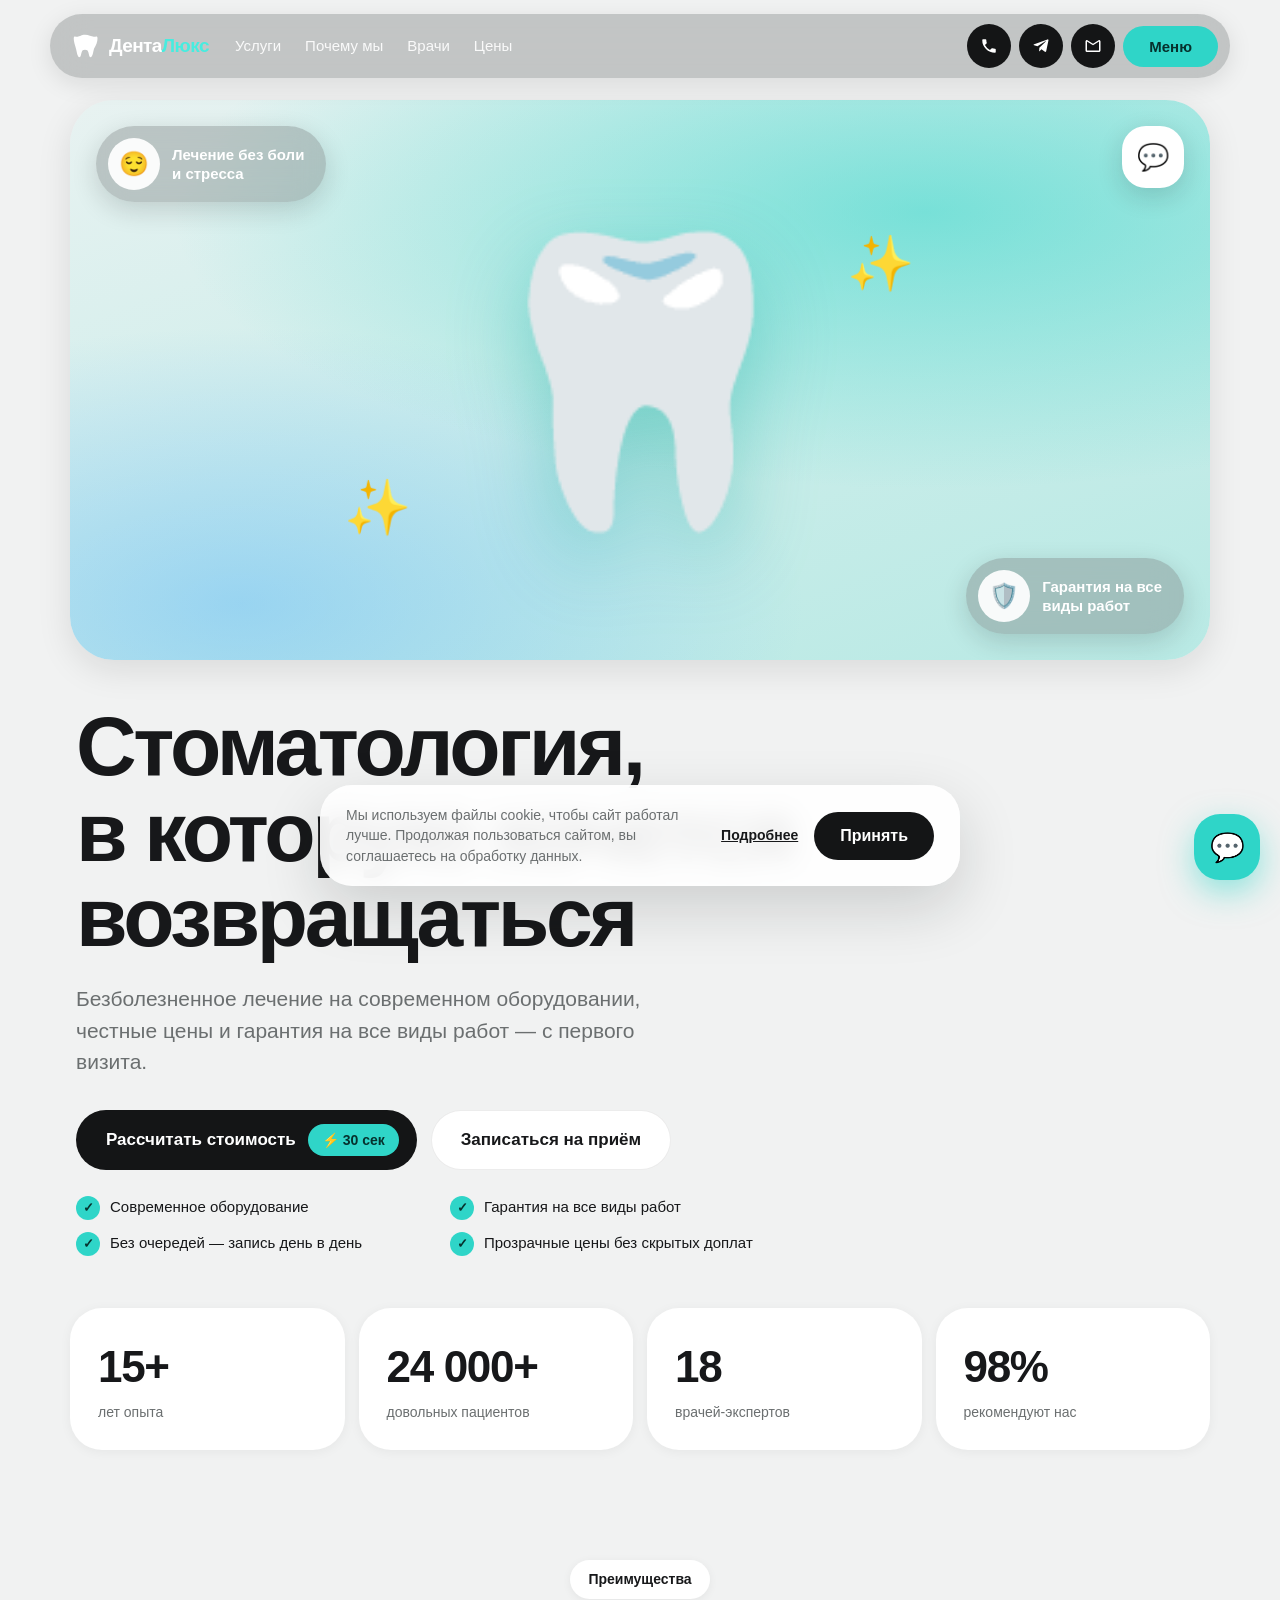
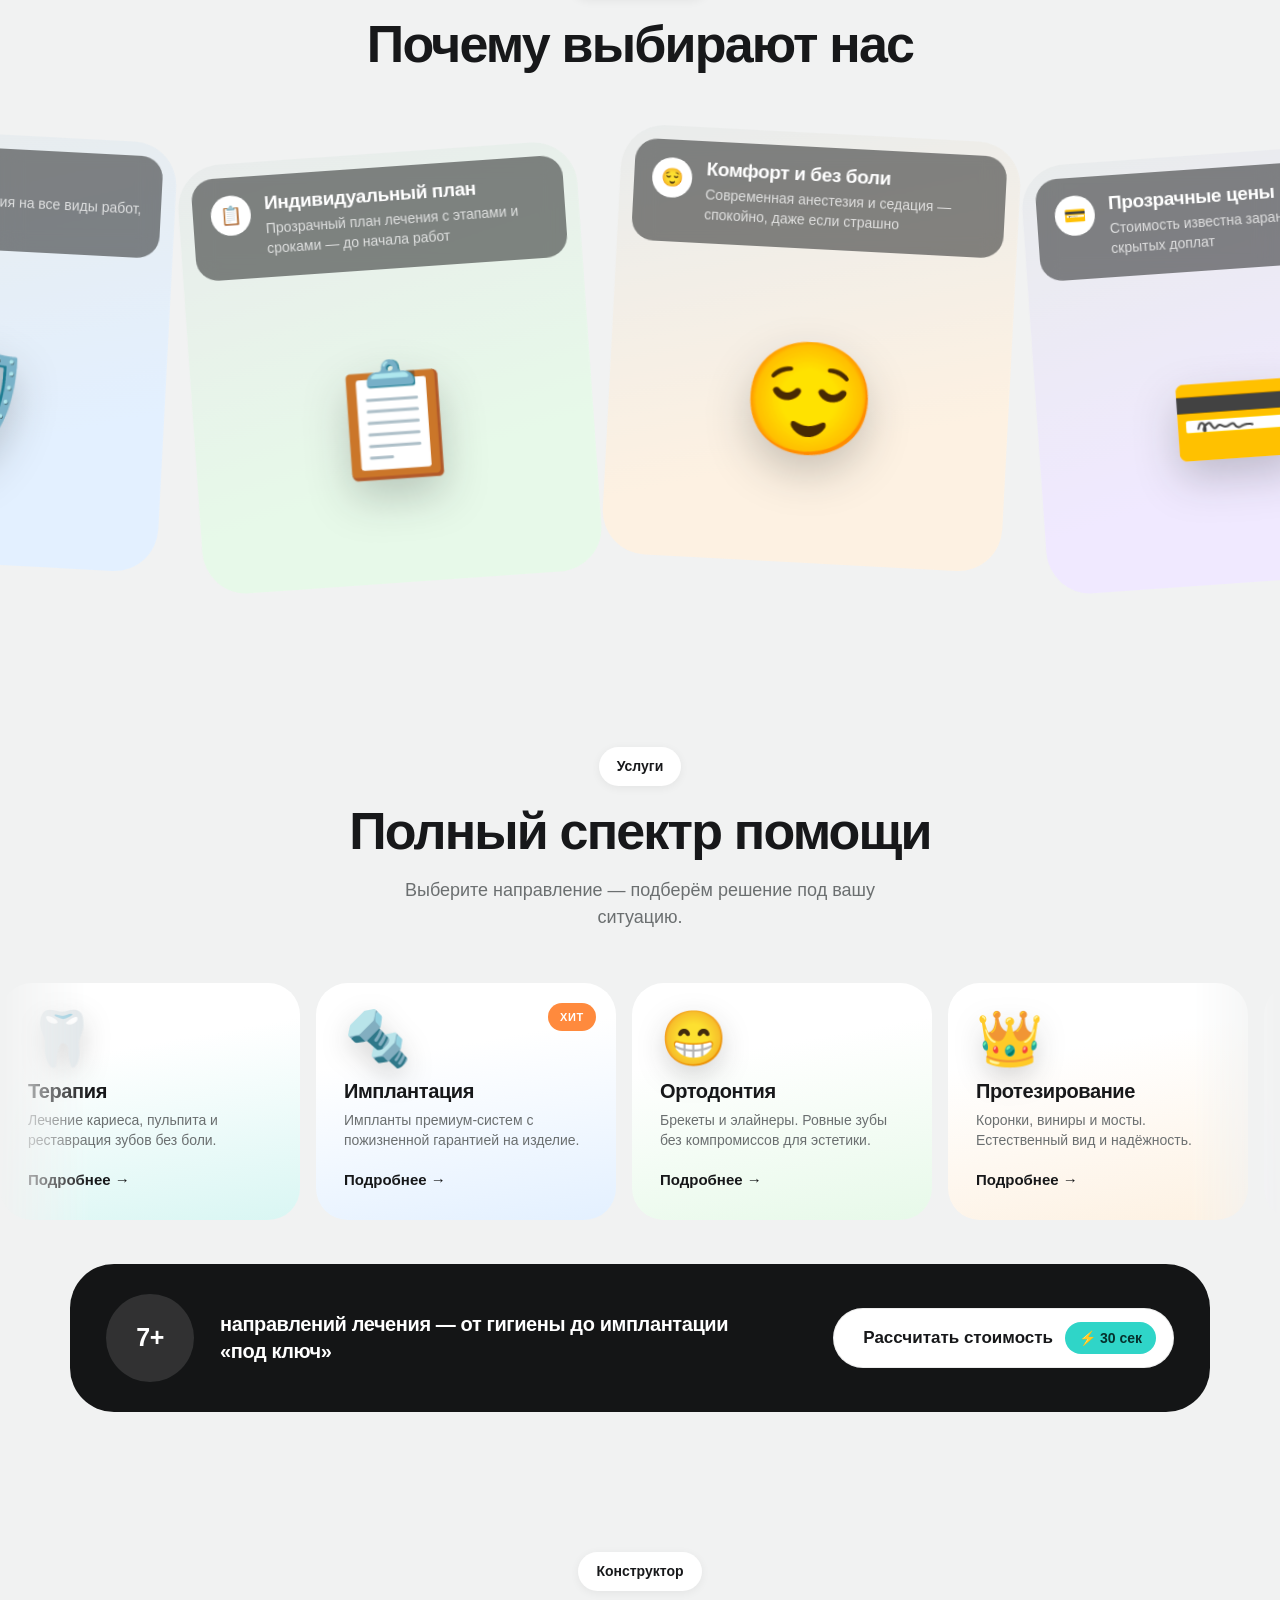
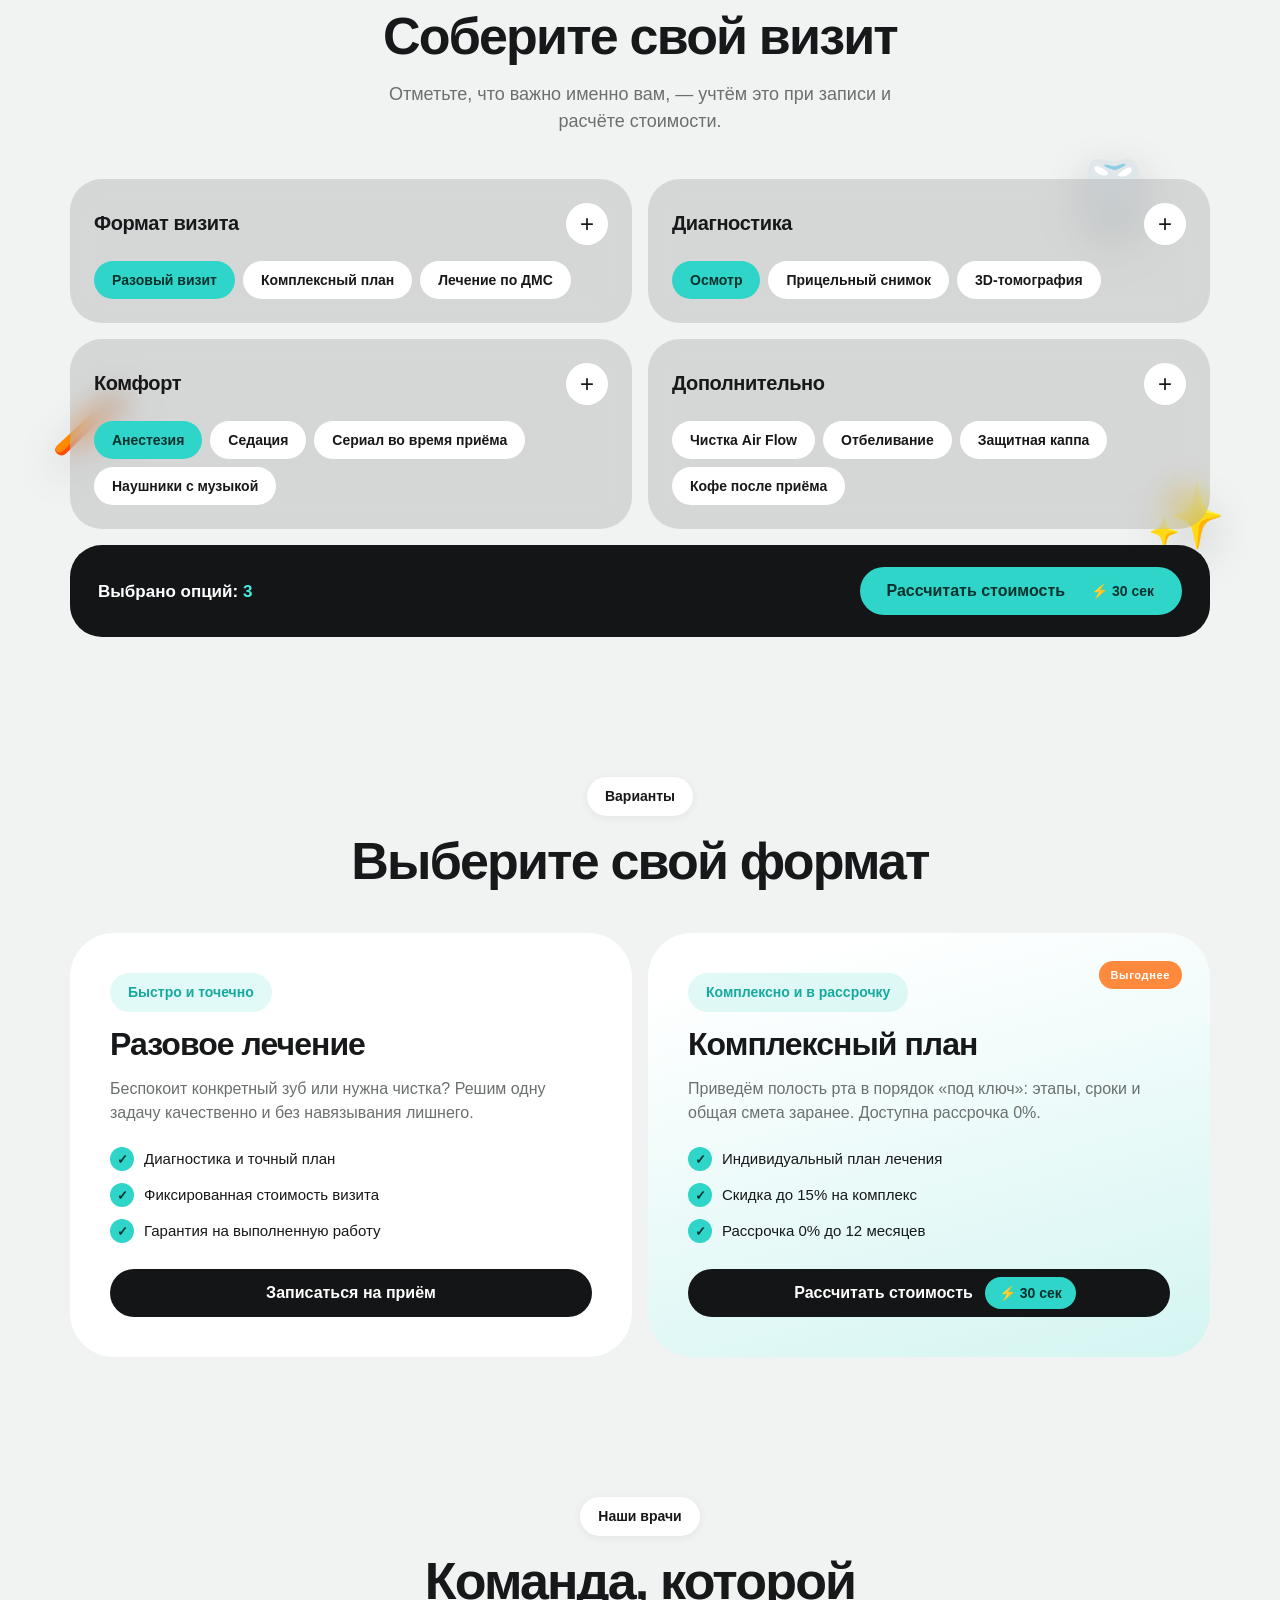
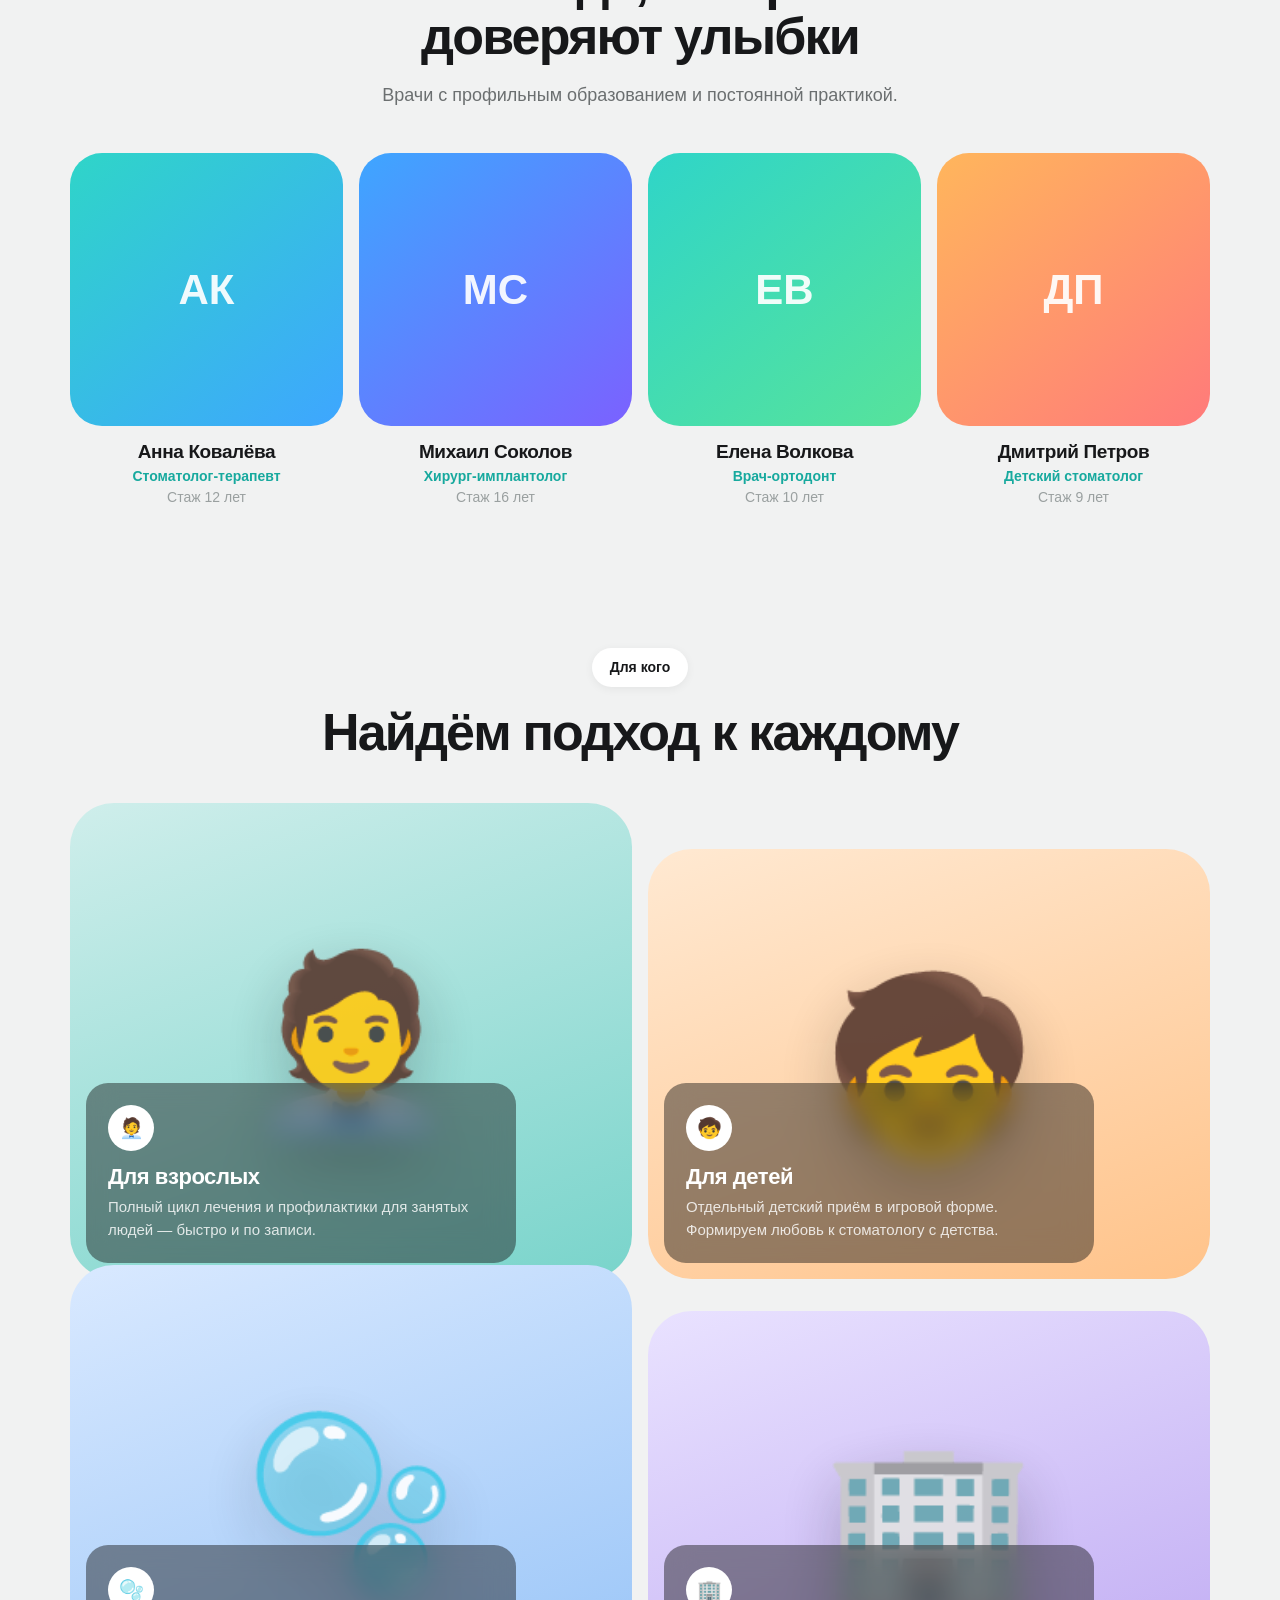
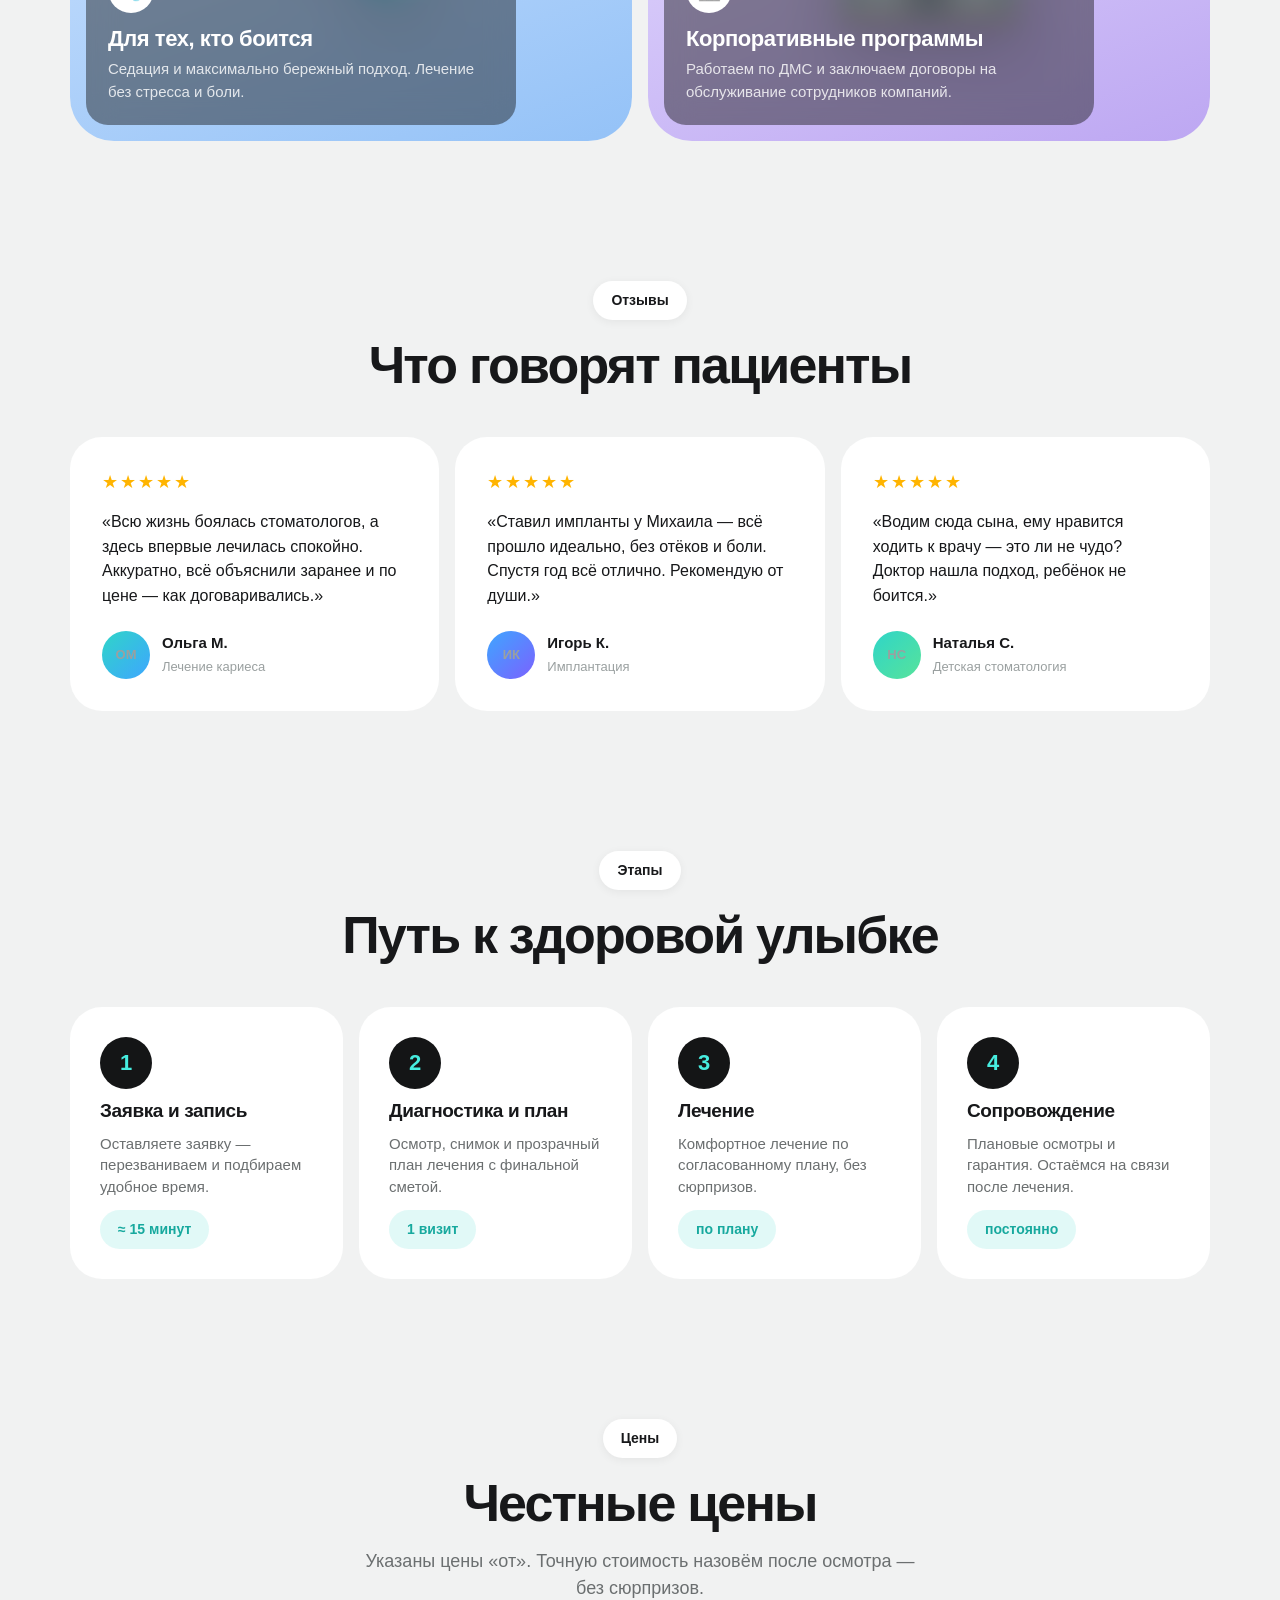
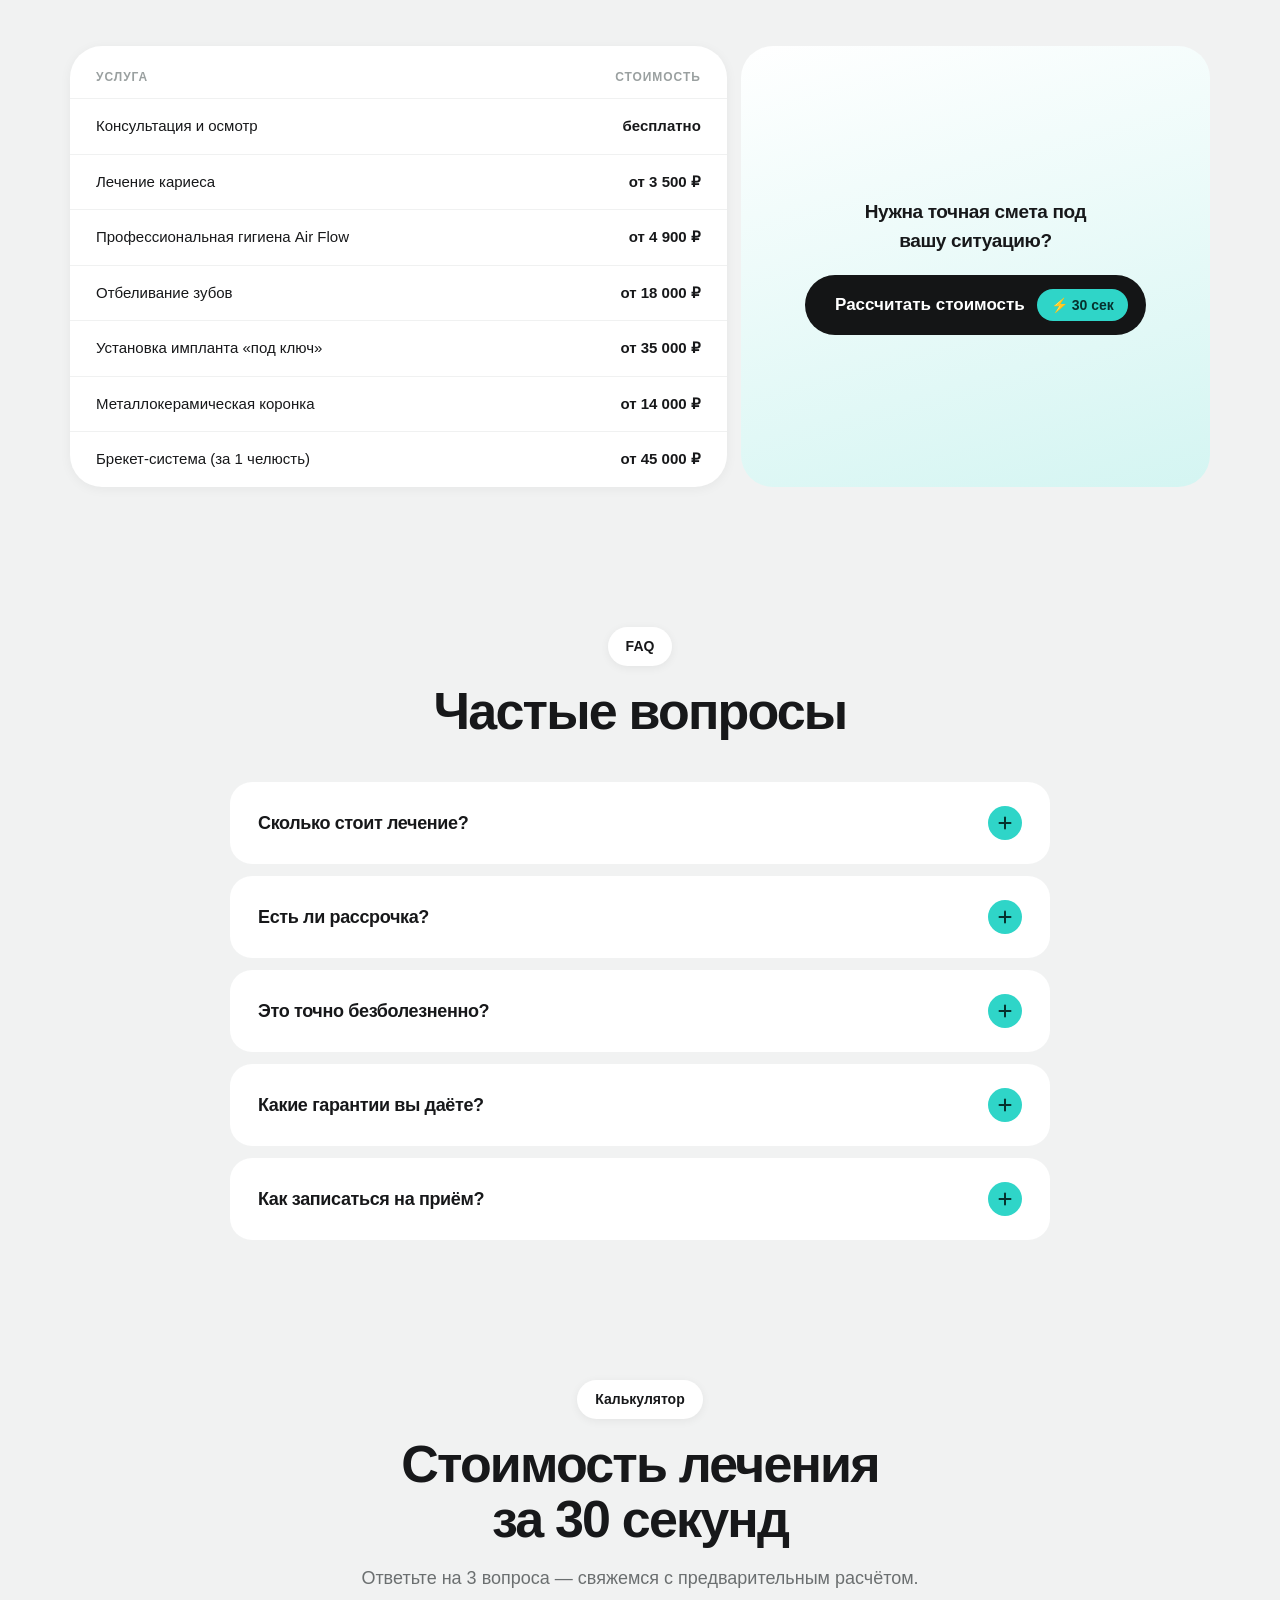
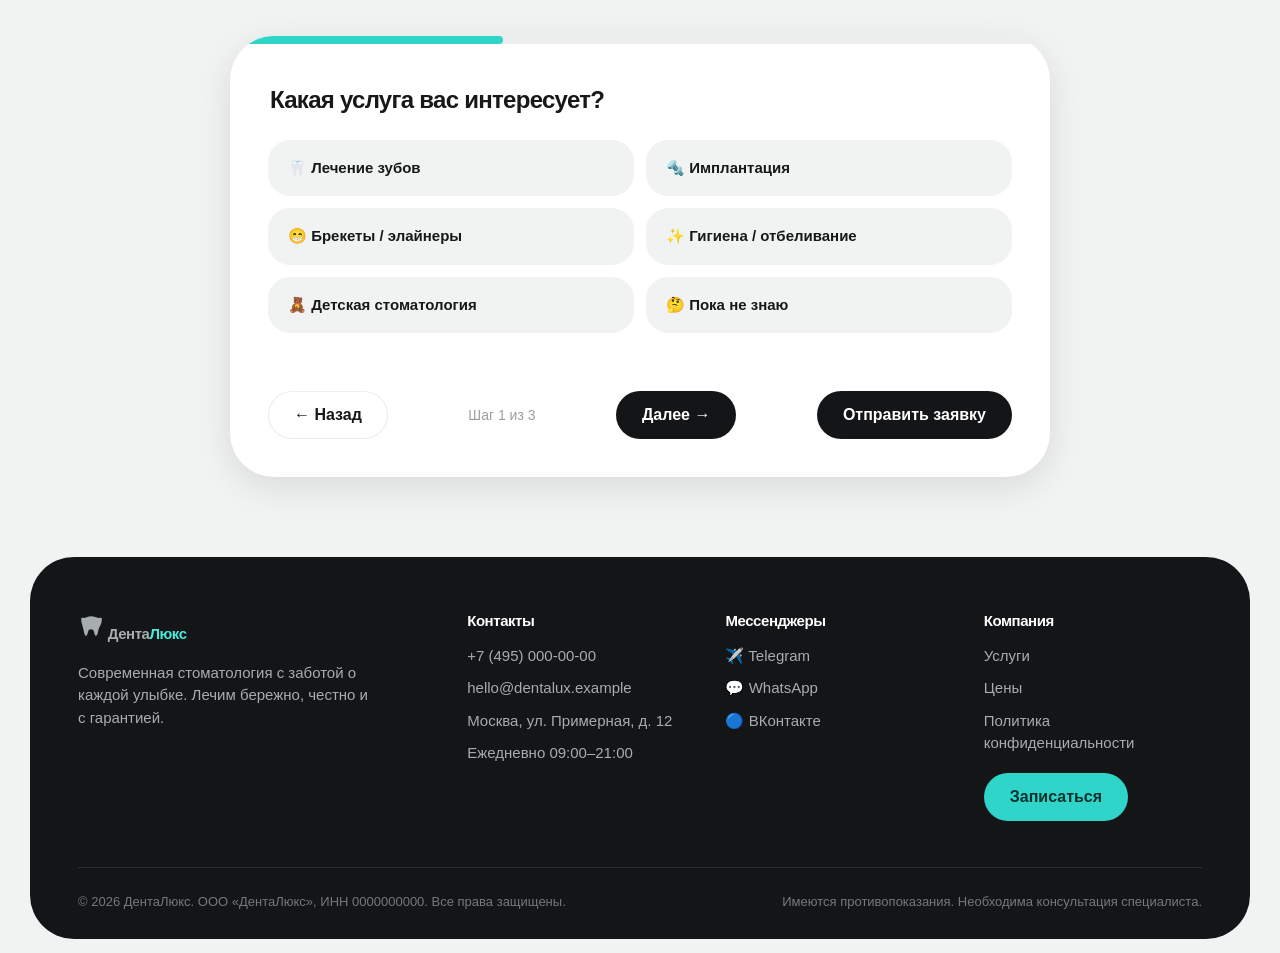
==== commit 93f3e83e: "Больше интерактива по референсу: скролл-карусель, конструктор, мозаика - «Преимущества» — горизонтал" ====
--- a/index.html
+++ b/index.html
@@ -35,7 +35,7 @@
   }
   </script>
 </head>
-<body>
+<body data-brand="ДентаЛюкс">
 
   <!-- ===================== HEADER (floating capsule) ===================== -->
   <header class="header" id="header">
@@ -152,50 +152,52 @@
       </div>
     </section>
 
-    <!-- ===================== WHY US ===================== -->
+    <!-- ===================== WHY US (scroll-driven tilted carousel) ===================== -->
     <section class="section" id="why">
       <div class="container">
         <div class="section__head reveal" data-reveal>
           <span class="chip">Преимущества</span>
           <h2 class="section__title">Почему выбирают нас</h2>
         </div>
-        <div class="grid grid--3">
-          <article class="gcard reveal" data-reveal style="--tint:#d9f6f3">
+      </div>
+      <div class="carousel reveal" data-reveal data-carousel>
+        <div class="carousel__track">
+          <article class="gcard gcard--tilt" style="--tint:#d9f6f3">
             <div class="gcard__caption">
               <span class="gcard__dot" aria-hidden="true">⚡</span>
               <div><h3>Быстрая запись</h3><p>Свободные окна день в день. Никаких недель ожидания</p></div>
             </div>
             <span class="gcard__art" aria-hidden="true">⚡</span>
           </article>
-          <article class="gcard reveal" data-reveal style="--tint:#e3f0ff">
+          <article class="gcard gcard--tilt" style="--tint:#e3f0ff">
             <div class="gcard__caption">
               <span class="gcard__dot" aria-hidden="true">🛡️</span>
               <div><h3>Гарантия</h3><p>Официальная гарантия на все виды работ, всё в договоре</p></div>
             </div>
             <span class="gcard__art" aria-hidden="true">🛡️</span>
           </article>
-          <article class="gcard reveal" data-reveal style="--tint:#e7f9e9">
+          <article class="gcard gcard--tilt" style="--tint:#e7f9e9">
             <div class="gcard__caption">
               <span class="gcard__dot" aria-hidden="true">📋</span>
               <div><h3>Индивидуальный план</h3><p>Прозрачный план лечения с этапами и сроками — до начала работ</p></div>
             </div>
             <span class="gcard__art" aria-hidden="true">📋</span>
           </article>
-          <article class="gcard reveal" data-reveal style="--tint:#fdf1e2">
+          <article class="gcard gcard--tilt" style="--tint:#fdf1e2">
             <div class="gcard__caption">
               <span class="gcard__dot" aria-hidden="true">😌</span>
               <div><h3>Комфорт и без боли</h3><p>Современная анестезия и седация — спокойно, даже если страшно</p></div>
             </div>
             <span class="gcard__art" aria-hidden="true">😌</span>
           </article>
-          <article class="gcard reveal" data-reveal style="--tint:#f0e9ff">
+          <article class="gcard gcard--tilt" style="--tint:#f0e9ff">
             <div class="gcard__caption">
               <span class="gcard__dot" aria-hidden="true">💳</span>
               <div><h3>Прозрачные цены</h3><p>Стоимость известна заранее. Никаких скрытых доплат</p></div>
             </div>
             <span class="gcard__art" aria-hidden="true">💳</span>
           </article>
-          <article class="gcard reveal" data-reveal style="--tint:#dff5f9">
+          <article class="gcard gcard--tilt" style="--tint:#dff5f9">
             <div class="gcard__caption">
               <span class="gcard__dot" aria-hidden="true">🔑</span>
               <div><h3>Работа «под ключ»</h3><p>От диагностики до лечения. Вам нужно только прийти</p></div>
@@ -262,6 +264,68 @@
             <p>Бережно и в игровой форме. Дети уходят с улыбкой, а не в слезах.</p>
             <a href="#quiz" data-open-quiz class="link-arrow">Подробнее →</a>
           </article>
+        </div>
+      </div>
+
+      <div class="container">
+        <div class="banner reveal" data-reveal>
+          <span class="banner__num">7+</span>
+          <p>направлений лечения — от гигиены до имплантации «под ключ»</p>
+          <button class="btn btn--white btn--xl" data-open-quiz>Рассчитать стоимость <span class="btn__pill">⚡ 30 сек</span></button>
+        </div>
+      </div>
+    </section>
+
+    <!-- ===================== CONFIGURATOR ===================== -->
+    <section class="section" id="config">
+      <div class="container">
+        <div class="section__head reveal" data-reveal>
+          <span class="chip">Конструктор</span>
+          <h2 class="section__title">Соберите свой визит</h2>
+          <p class="section__lead">Отметьте, что важно именно вам, — учтём это при записи и расчёте стоимости.</p>
+        </div>
+        <div class="config reveal" data-reveal>
+          <span class="config__float" aria-hidden="true" style="top:-34px;right:5%">🦷</span>
+          <span class="config__float" aria-hidden="true" style="top:42%;left:-20px">🪥</span>
+          <span class="config__float" aria-hidden="true" style="bottom:16%;right:-16px">✨</span>
+          <div class="config__panel">
+            <div class="config__head"><h3>Формат визита</h3><button type="button" class="config__plus" aria-expanded="true" aria-label="Свернуть или развернуть список опций">+</button></div>
+            <div class="config__chips">
+              <button type="button" class="config__opt is-on">Разовый визит</button>
+              <button type="button" class="config__opt">Комплексный план</button>
+              <button type="button" class="config__opt">Лечение по ДМС</button>
+            </div>
+          </div>
+          <div class="config__panel">
+            <div class="config__head"><h3>Диагностика</h3><button type="button" class="config__plus" aria-expanded="true" aria-label="Свернуть или развернуть список опций">+</button></div>
+            <div class="config__chips">
+              <button type="button" class="config__opt is-on">Осмотр</button>
+              <button type="button" class="config__opt">Прицельный снимок</button>
+              <button type="button" class="config__opt">3D-томография</button>
+            </div>
+          </div>
+          <div class="config__panel">
+            <div class="config__head"><h3>Комфорт</h3><button type="button" class="config__plus" aria-expanded="true" aria-label="Свернуть или развернуть список опций">+</button></div>
+            <div class="config__chips">
+              <button type="button" class="config__opt is-on">Анестезия</button>
+              <button type="button" class="config__opt">Седация</button>
+              <button type="button" class="config__opt">Сериал во время приёма</button>
+              <button type="button" class="config__opt">Наушники с музыкой</button>
+            </div>
+          </div>
+          <div class="config__panel">
+            <div class="config__head"><h3>Дополнительно</h3><button type="button" class="config__plus" aria-expanded="true" aria-label="Свернуть или развернуть список опций">+</button></div>
+            <div class="config__chips">
+              <button type="button" class="config__opt">Чистка Air Flow</button>
+              <button type="button" class="config__opt">Отбеливание</button>
+              <button type="button" class="config__opt">Защитная каппа</button>
+              <button type="button" class="config__opt">Кофе после приёма</button>
+            </div>
+          </div>
+          <div class="config__bar">
+            <p>Выбрано опций: <b id="configCount">0</b></p>
+            <button class="btn btn--accent" data-open-quiz>Рассчитать стоимость <span class="btn__pill">⚡ 30 сек</span></button>
+          </div>
         </div>
       </div>
     </section>
@@ -339,36 +403,44 @@
       </div>
     </section>
 
-    <!-- ===================== FOR WHOM ===================== -->
+    <!-- ===================== FOR WHOM (photo masonry) ===================== -->
     <section class="section" id="forwhom">
       <div class="container">
         <div class="section__head reveal" data-reveal>
           <span class="chip">Для кого</span>
           <h2 class="section__title">Найдём подход к каждому</h2>
         </div>
-        <div class="grid grid--4">
-          <article class="gcard gcard--mini reveal" data-reveal style="--tint:#d9f6f3">
-            <div class="gcard__caption">
-              <span class="gcard__dot" aria-hidden="true">🧑‍💼</span>
-              <div><h3>Для взрослых</h3><p>Полный цикл лечения для занятых людей — быстро и по записи</p></div>
-            </div>
-          </article>
-          <article class="gcard gcard--mini reveal" data-reveal style="--tint:#fdf1e2">
-            <div class="gcard__caption">
-              <span class="gcard__dot" aria-hidden="true">🧒</span>
-              <div><h3>Для детей</h3><p>Приём в игровой форме. Любовь к стоматологу с детства</p></div>
-            </div>
-          </article>
-          <article class="gcard gcard--mini reveal" data-reveal style="--tint:#e3f0ff">
-            <div class="gcard__caption">
-              <span class="gcard__dot" aria-hidden="true">🫧</span>
-              <div><h3>Для тех, кто боится</h3><p>Седация и бережный подход. Лечение без стресса</p></div>
-            </div>
-          </article>
-          <article class="gcard gcard--mini reveal" data-reveal style="--tint:#f0e9ff">
-            <div class="gcard__caption">
-              <span class="gcard__dot" aria-hidden="true">🏢</span>
-              <div><h3>Корпоративные (ДМС)</h3><p>Договоры на обслуживание сотрудников компаний</p></div>
+        <div class="masonry">
+          <article class="pcard reveal" data-reveal style="--pbg:linear-gradient(160deg,#cfeeeb,#79d4cb)">
+            <span class="pcard__bg" aria-hidden="true">🧑‍💼</span>
+            <div class="pcard__cap">
+              <span class="pcard__cap-icon" aria-hidden="true">🧑‍💼</span>
+              <h3>Для взрослых</h3>
+              <p>Полный цикл лечения и профилактики для занятых людей — быстро и по записи.</p>
+            </div>
+          </article>
+          <article class="pcard reveal" data-reveal style="--pbg:linear-gradient(160deg,#ffe9d2,#ffc38a)">
+            <span class="pcard__bg" aria-hidden="true">🧒</span>
+            <div class="pcard__cap">
+              <span class="pcard__cap-icon" aria-hidden="true">🧒</span>
+              <h3>Для детей</h3>
+              <p>Отдельный детский приём в игровой форме. Формируем любовь к стоматологу с детства.</p>
+            </div>
+          </article>
+          <article class="pcard reveal" data-reveal style="--pbg:linear-gradient(160deg,#d9e9ff,#94c2f7)">
+            <span class="pcard__bg" aria-hidden="true">🫧</span>
+            <div class="pcard__cap">
+              <span class="pcard__cap-icon" aria-hidden="true">🫧</span>
+              <h3>Для тех, кто боится</h3>
+              <p>Седация и максимально бережный подход. Лечение без стресса и боли.</p>
+            </div>
+          </article>
+          <article class="pcard reveal" data-reveal style="--pbg:linear-gradient(160deg,#e9e2ff,#bda7f2)">
+            <span class="pcard__bg" aria-hidden="true">🏢</span>
+            <div class="pcard__cap">
+              <span class="pcard__cap-icon" aria-hidden="true">🏢</span>
+              <h3>Корпоративные программы</h3>
+              <p>Работаем по ДМС и заключаем договоры на обслуживание сотрудников компаний.</p>
             </div>
           </article>
         </div>
--- a/styles.css
+++ b/styles.css
@@ -157,7 +157,7 @@
   min-height: clamp(340px, 52vw, 560px);
   box-shadow: var(--shadow);
 }
-.hero__scene { position: absolute; inset: 0; display: grid; place-items: center; }
+.hero__scene { position: absolute; inset: 0; display: grid; place-items: center; transition: transform 0.25s ease-out; }
 .hero__tooth {
   font-size: clamp(130px, 24vw, 280px); line-height: 1;
   filter: drop-shadow(0 30px 40px rgba(23,169,158,0.4));
@@ -240,8 +240,94 @@
   transition: transform 0.35s var(--ease);
 }
 .gcard:hover .gcard__art { transform: scale(1.15) rotate(-6deg); }
-.gcard--mini { min-height: auto; }
-.gcard--mini .gcard__caption { min-height: 128px; }
+/* ===================== TILTED SCROLL CAROUSEL (why us) ===================== */
+.carousel { overflow: hidden; padding: 26px 0 36px; }
+.carousel__track { display: flex; gap: 22px; padding: 0 max(24px, calc((100vw - var(--container)) / 2)); width: max-content; will-change: transform; }
+.gcard--tilt { flex: none; width: min(400px, 80vw); min-height: 430px; }
+.carousel .gcard--tilt:nth-child(odd) { transform: rotate(-4deg) translateY(12px); }
+.carousel .gcard--tilt:nth-child(even) { transform: rotate(3deg) translateY(-8px); }
+.carousel .gcard--tilt:hover { transform: rotate(0deg) scale(1.04); box-shadow: var(--shadow-lg); z-index: 2; }
+.carousel .gcard--tilt .gcard__art { font-size: 110px; }
+
+/* ===================== DARK CTA BANNER ===================== */
+.banner {
+  margin-top: 36px; background: var(--ink); color: #fff; border-radius: var(--r-xl);
+  padding: 30px 36px; display: flex; flex-wrap: wrap; align-items: center; gap: 26px;
+}
+.banner__num {
+  flex: none; width: 88px; height: 88px; border-radius: 50%;
+  background: rgba(255,255,255,0.12); display: grid; place-items: center;
+  font-size: 25px; font-weight: 800; letter-spacing: -0.02em;
+}
+.banner p { flex: 1; min-width: 240px; font-size: 20px; font-weight: 600; letter-spacing: -0.02em; line-height: 1.35; }
+
+/* ===================== CONFIGURATOR (interactive chips) ===================== */
+.config { position: relative; display: grid; grid-template-columns: 1fr 1fr; gap: 16px; }
+.config__float {
+  position: absolute; z-index: 0; font-size: 64px; pointer-events: none;
+  filter: drop-shadow(0 16px 20px rgba(20,22,22,0.22)) saturate(1.2);
+  animation: floaty 6s ease-in-out infinite;
+}
+.config__panel {
+  position: relative; z-index: 1;
+  background: rgba(150, 154, 154, 0.30);
+  backdrop-filter: blur(14px); -webkit-backdrop-filter: blur(14px);
+  border-radius: var(--r-lg); padding: 24px;
+}
+.config__head { display: flex; align-items: center; justify-content: space-between; gap: 14px; margin-bottom: 16px; }
+.config__head h3 { font-size: 20px; letter-spacing: -0.02em; }
+.config__plus {
+  flex: none; width: 42px; height: 42px; border-radius: 50%; background: #fff;
+  font-size: 24px; line-height: 1; font-weight: 500;
+  transition: transform 0.3s var(--ease);
+}
+.config__panel.is-closed .config__plus { transform: rotate(45deg); }
+.config__panel.is-closed .config__chips { display: none; }
+.config__chips { display: flex; flex-wrap: wrap; gap: 8px; }
+.config__opt {
+  background: #fff; padding: 11px 18px; border-radius: var(--r-pill);
+  font-size: 14px; font-weight: 600;
+  transition: background 0.2s, color 0.2s, transform 0.15s var(--ease);
+}
+.config__opt:hover { transform: translateY(-2px); }
+.config__opt.is-on { background: var(--accent); color: var(--accent-ink); }
+.config__bar {
+  grid-column: 1 / -1; position: relative; z-index: 1;
+  background: var(--ink); color: #fff; border-radius: var(--r-lg);
+  padding: 22px 28px; display: flex; flex-wrap: wrap; align-items: center; justify-content: space-between; gap: 18px;
+}
+.config__bar p { font-size: 17px; font-weight: 600; }
+.config__bar b { color: var(--accent-bright); font-variant-numeric: tabular-nums; }
+
+/* ===================== PHOTO MASONRY (for whom) ===================== */
+.masonry { display: grid; grid-template-columns: 1fr 1fr; gap: 16px; }
+.pcard {
+  position: relative; border-radius: var(--r-xl); overflow: hidden;
+  min-height: 430px; display: flex; align-items: flex-end; padding: 16px;
+  background: var(--pbg, linear-gradient(160deg, #cfeeeb, #8fd9d1));
+}
+.masonry .pcard:nth-child(even) { margin-top: 46px; }
+.masonry .pcard:nth-child(n+3) { margin-top: -30px; }
+.masonry .pcard:nth-child(4) { margin-top: 16px; }
+.pcard__bg {
+  position: absolute; inset: 0; display: grid; place-items: center;
+  font-size: 170px; line-height: 1; opacity: 0.9;
+  filter: drop-shadow(0 24px 30px rgba(20,22,22,0.25)) saturate(1.15);
+  transition: transform 0.5s var(--ease);
+}
+.pcard:hover .pcard__bg { transform: scale(1.1) rotate(-5deg); }
+.pcard__cap {
+  position: relative; width: min(430px, 100%);
+  background: rgba(20, 22, 22, 0.45);
+  backdrop-filter: blur(14px); -webkit-backdrop-filter: blur(14px);
+  border-radius: var(--r-md); padding: 22px; color: #fff;
+}
+.pcard__cap-icon {
+  display: grid; place-items: center; width: 46px; height: 46px; border-radius: 50%;
+  background: #fff; font-size: 20px; margin-bottom: 14px;
+}
+.pcard__cap h3 { color: #fff; font-size: 22px; letter-spacing: -0.02em; margin-bottom: 8px; }
+.pcard__cap p { color: rgba(255,255,255,0.82); font-size: 15px; line-height: 1.5; }
 
 /* ===================== SERVICES MARQUEE ===================== */
 .marquee { overflow: hidden; padding: 8px 0; -webkit-mask-image: linear-gradient(90deg, transparent, #000 7%, #000 93%, transparent); mask-image: linear-gradient(90deg, transparent, #000 7%, #000 93%, transparent); }
@@ -504,6 +590,12 @@
   .quiz__form { padding: 28px 20px; }
   .header__actions .icon-btn:nth-child(2), .header__actions .icon-btn:nth-child(3) { display: none; }
   .gcard { min-height: 280px; }
+  .config { grid-template-columns: 1fr; }
+  .config__float { display: none; }
+  .masonry { grid-template-columns: 1fr; }
+  .masonry .pcard { margin-top: 0 !important; min-height: 360px; }
+  .banner { padding: 26px; }
+  .banner .btn--xl { width: 100%; }
 }
 @media (max-width: 480px) {
   .container { padding: 0 14px; }
